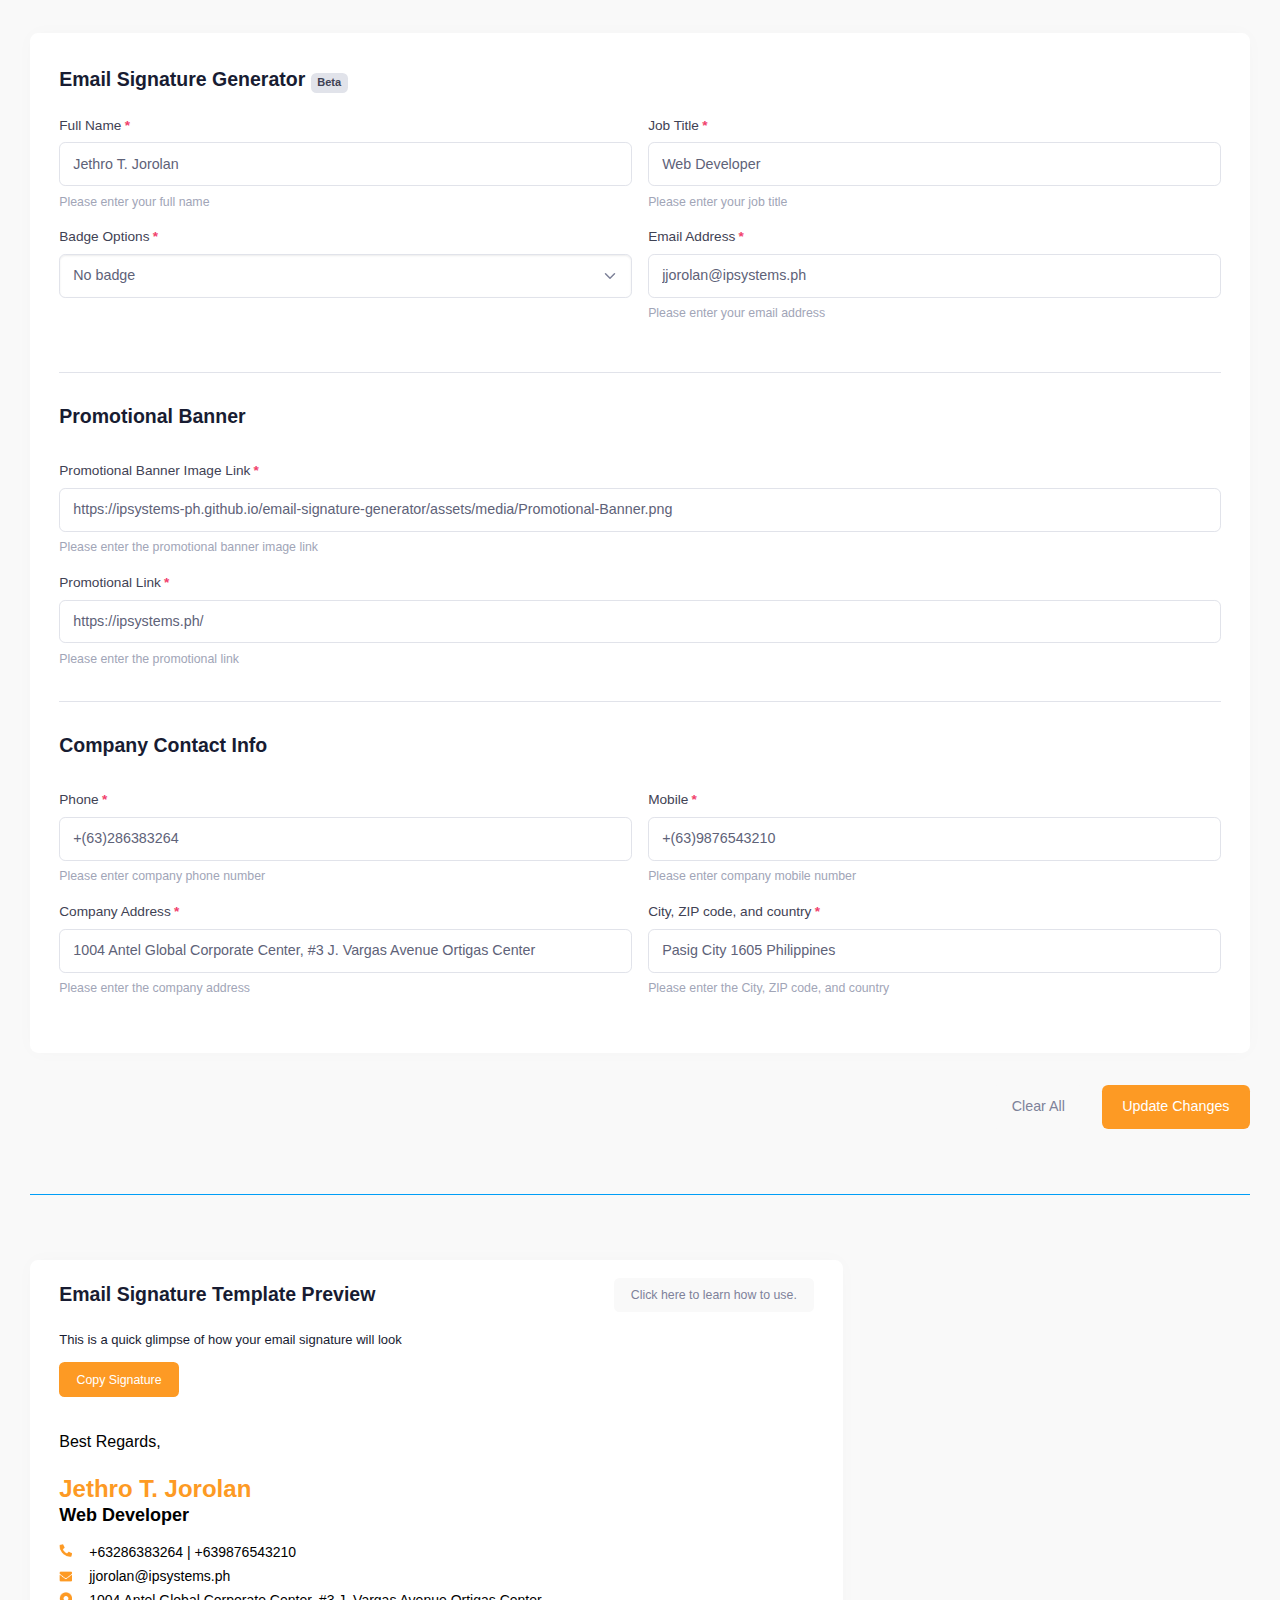
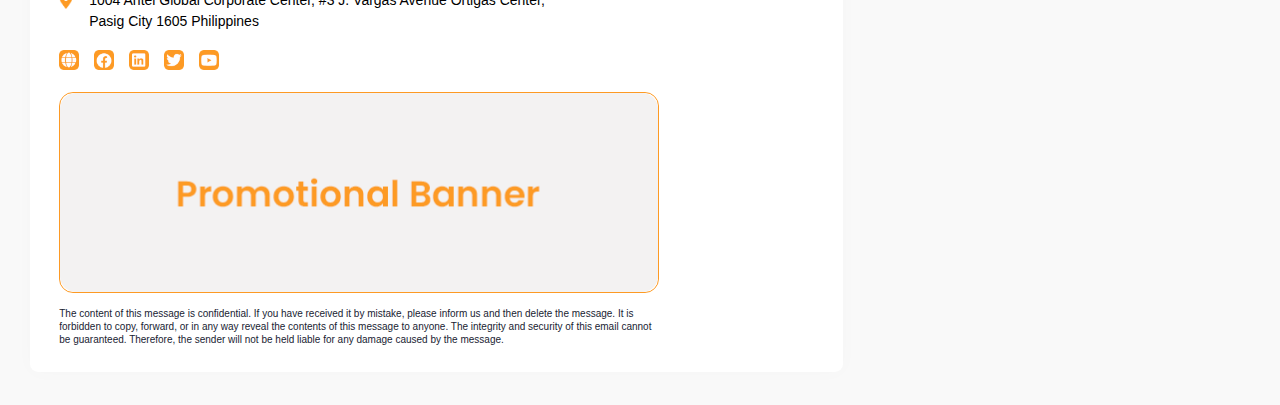
==== index.html @ 6a7b6396 "Update index.html" ====
<!DOCTYPE html>
<html lang="en">

<head>
    <meta charset="UTF-8" />
    <meta http-equiv="X-UA-Compatible" content="IE=edge" />
    <meta name="viewport" content="width=device-width, initial-scale=1.0" />
    <title>Email Signature Generator Beta</title>
    <!-- <link href="assets/plugins/global/plugins.bundle.css" rel="stylesheet" type="text/css" /> -->
    <link href="assets/css/style.bundle.css" rel="stylesheet" type="text/css" />
</head>

<body>
    <div class="d-flex flex-column-fluid align-items-start container-xxl">
        <div class="content flex-row-fluid py-10">
            <div class="form d-flex flex-column flex-lg-row fv-plugins-bootstrap5 fv-plugins-framework">
                <div class="d-flex flex-column flex-row-fluid gap-7 gap-lg-10">
                    <div class="d-flex flex-column gap-7 gap-lg-10">
                        <div class="card card-flush py-4">
                            <div class="card-header">
                                <div class="card-title">
                                    <h2>Email Signature Generator <span class="badge badge-secondary">Beta</span></h2>
                                </div>
                            </div>
                            <div class="card-body pt-0">
                                <div class="mb-5 fv-row">
                                    <div class="d-flex flex-wrap gap-5">
                                        <div class="fv-row w-100 flex-md-root fv-plugins-icon-container">
                                            <label class="required form-label">Full Name</label>
                                            <input type="text" name="full_name" id="full_name" class="form-control mb-2" placeholder="Please enter your full name" value="Jethro T. Jorolan" />
                                            <div class="text-muted fs-7">Please enter your full name</div>
                                            <div class="fv-plugins-message-container invalid-feedback"></div>
                                        </div>
                                        <div class="fv-row w-100 flex-md-root">
                                            <label class="required form-label">Job Title</label>
                                            <input type="text" name="job_title" id="job_title" class="form-control mb-2" placeholder="Please enter your job title" value="Web Developer" />
                                            <div class="text-muted fs-7">Please enter your job title</div>
                                            <div class="fv-plugins-message-container invalid-feedback"></div>
                                        </div>
                                    </div>
                                </div>
                                <div class="mb-5 fv-row">
                                    <div class="d-flex flex-wrap gap-5">
                                        <div class="fv-row w-100 flex-md-root fv-plugins-icon-container">
                                            <!-- <label class="required form-label">Department</label>
                                            <input type="text" name="department" id="department" class="form-control mb-2" placeholder="Please enter your department" value="Marketing" />
                                            <div class="text-muted fs-7">Please enter your department</div>
                                            <div class="fv-plugins-message-container invalid-feedback"></div> -->
                                            <label class="required form-label">Badge Options</label>
                                            <select name="badge_option" id="badge_option" class="form-select" aria-label="Select example">
                          <option value="no_badge" id="no_badge">No badge</option>
                          <option value="badge_1" id="badge_1">Business Sales</option>
                          <option value="badge_2" id="badge_2">Business Technical</option>
                        </select>
                                            <div class="fv-plugins-message-container invalid-feedback"></div>
                                        </div>
                                        <div class="fv-row w-100 flex-md-root">
                                            <label class="required form-label">Email Address</label>
                                            <input type="email" name="email_address" id="email_address" class="form-control mb-2" placeholder="Please enter your email address" value="jjorolan@ipsystems.ph" />
                                            <div class="text-muted fs-7">Please enter your email address</div>
                                            <div class="fv-plugins-message-container invalid-feedback"></div>
                                        </div>
                                    </div>
                                </div>
                                <div class="mb-5 fv-row">
                                    <div class="d-flex flex-wrap gap-5">
                                        <div class="fv-row w-100 flex-md-root fv-plugins-icon-container">

                                        </div>
                                        <div class="fv-row w-100 flex-md-root"></div>
                                    </div>
                                </div>

                                <div class="separator border-secondary my-10"></div>
                                <h2 class="mb-10">Promotional Banner</h2>
                                <div class="mb-5 fv-row">
                                    <label class="required form-label">Promotional Banner Image Link</label>
                                    <input type="text" name="promo_banner_img" id="promo_banner_img" class="form-control mb-2" placeholder="Please enter the promotional banner image link" value="https://ipsystems-ph.github.io/email-signature-generator/assets/media/Promotional-Banner.png"
                                    />
                                    <div class="text-muted fs-7">Please enter the promotional banner image link</div>
                                    <div class="fv-plugins-message-container invalid-feedback"></div>
                                </div>
                                <div class="mb-5 fv-row">
                                    <label class="required form-label">Promotional Link</label>
                                    <input type="text" name="promo_link" id="promo_link" class="form-control mb-2" placeholder="Please enter the promotional banner image link" value="https://ipsystems.ph/" />
                                    <div class="text-muted fs-7">Please enter the promotional link</div>
                                    <div class="fv-plugins-message-container invalid-feedback"></div>
                                </div>
                                <div class="separator border-secondary my-10"></div>
                                <h2 class="mb-10">Company Contact Info</h2>
                                <div class="mb-5 fv-row">
                                    <div class="d-flex flex-wrap gap-5">
                                        <div class="fv-row w-100 flex-md-root fv-plugins-icon-container">
                                            <label class="required form-label">Phone</label>
                                            <input type="tel" name="company_phone" id="company_phone" class="form-control mb-2" placeholder="Please enter company phone number" value="+(63)286383264" />
                                            <div class="text-muted fs-7">Please enter company phone number</div>
                                            <div class="fv-plugins-message-container invalid-feedback"></div>
                                        </div>
                                        <div class="fv-row w-100 flex-md-root">
                                            <label class="required form-label">Mobile</label>
                                            <input type="tel" name="company_mobile" id="company_mobile" class="form-control mb-2" placeholder="Please enter company mobile number" value="+(63)9876543210" />
                                            <div class="text-muted fs-7">Please enter company mobile number</div>
                                            <div class="fv-plugins-message-container invalid-feedback"></div>
                                        </div>
                                    </div>
                                </div>
                                <div class="mb-5 fv-row">
                                    <div class="d-flex flex-wrap gap-5">
                                        <div class="fv-row w-100 flex-md-root fv-plugins-icon-container">
                                            <label class="required form-label">Company Address</label>
                                            <input type="text" name="company_address" id="company_address" class="form-control mb-2" placeholder="Please enter the company address" value="1004 Antel Global Corporate Center, #3 J. Vargas Avenue Ortigas Center" />
                                            <div class="text-muted fs-7">Please enter the company address</div>
                                            <div class="fv-plugins-message-container invalid-feedback"></div>
                                        </div>
                                        <div class="fv-row w-100 flex-md-root">
                                            <label class="required form-label">City, ZIP code, and country</label>
                                            <input type="text" name="company_address_1" id="company_address_1" class="form-control mb-2" placeholder="Please enter the company address 2" value="Pasig City 1605 Philippines" />
                                            <div class="text-muted fs-7">Please enter the City, ZIP code, and country</div>
                                            <div class="fv-plugins-message-container invalid-feedback"></div>
                                        </div>
                                    </div>
                                </div>
                            </div>
                        </div>
                    </div>
                    <div class="d-flex justify-content-end">
                        <button type="reset" class="btn btn-light me-5">Clear All</button>
                        <button class="btn btn-primary" href="#preview" onclick="generate_data(); return true">
                <span class="indicator-label"> Update Changes</span>
                <span class="indicator-progress">
                  Please wait...
                  <span class="spinner-border spinner-border-sm align-middle ms-2"></span>
                </span>
              </button>
                    </div>
                </div>
            </div>
            <div class="separator border-primary my-20"></div>
            <div class="card card-flush col-md-8" id="preview">
                <div class="card-header">
                    <div class="card-title">
                        <h2>Email Signature Template Preview</h2>
                    </div>
                    <div class="card-toolbar">
                        <a href="https://ipsystems-ph.github.io/email-signature-generator/assets/media/Email Signature Generator Guide.gif" target="_blank" class="btn btn-sm btn-light"> Click here to learn how to use. </a>
                    </div>
                </div>

                <div class="card-body pt-0">
                    <p class="muted">This is a quick glimpse of how your email signature will look</p>
                    <button id="btn_copy" class="btn btn-primary btn-sm mb-10" data-bs-toggle="tooltip" data-bs-placement="right" title="Click here to copy the signature" onclick="CopyToClipboard('email_signature_template')">Copy Signature</button>
                    <br />
                    <div id="email_signature_template">
                        <span style="font-family: Calibri, Arial, Helvetica, sans-serif; font-size: 12pt; color: rgb(0, 0, 0); background-color: rgb(255, 255, 255); font-weight: 400">Best Regards,</span>
                        <br />
                        <br />
                        <table cellpadding="0" cellspacing="0" style="vertical-align: -webkit-baseline-middle; font-size: large; font-family: Arial; width: 600px" width="600">
                            <tbody>
                                <tr>
                                    <td>
                                        <table cellpadding="0" cellspacing="0" style="vertical-align: -webkit-baseline-middle; font-size: large; font-family: Arial">
                                            <tbody>
                                                <tr>
                                                    <td style="vertical-align: top; margin: 0; padding: 0; padding-right: 24px">
                                                        <h2 color="#000000" style="margin: 0px; font-size: 24px !important; line-height: 1.3; color: rgb(253, 154, 36); font-weight: 600; font-family: Poppins, Century Gothic, sans-serif" id="preview_full_name">
                                                            Jethro T. Jorolan
                                                        </h2>
                                                        <p color="#000000" font-size="large" style="margin: 0px; color: rgb(0, 0, 0); font-size: 18px !important; line-height: 1.3; font-weight: 600; font-family: Poppins, Century Gothic, sans-serif" id="preview_job_title">
                                                            Web Developer
                                                        </p>
                                                        <!-- <p color="#000000" font-size="large" style="margin: 0px; color: rgb(0, 0, 0); font-size: 16px !important; line-height: 1.3; font-family: Poppins, Century Gothic, sans-serif" id="preview_department">Marketing</p> -->
                                                    </td>
                                                    <td width="10">
                                                        <div style="width: 10px"></div>
                                                    </td>
                                                    <!-- border-left: 1px solid rgb(253, 154, 36); -->
                                                    <td id="badge_wrap" color="#fd9a24" direction="vertical" width="20" style="width: 200px; border-left: none; border-bottom: none; border-top: none; border-right: none; text-align: left; vertical-align: top">
                                                        <div id="badge_img"></div>
                                                    </td>
                                                </tr>
                                            </tbody>
                                        </table>
                                    </td>
                                </tr>
                                <tr>
                                    <td height="14"></td>
                                </tr>
                                <tr>
                                    <td style="vertical-align: middle">
                                        <table cellpadding="0" cellspacing="0" style="vertical-align: -webkit-baseline-middle; font-size: large; font-family: Arial; font-size: 14px !important">
                                            <tbody>
                                                <tr height="20" style="vertical-align: middle">
                                                    <td width="30" style="vertical-align: top">
                                                        <table cellpadding="0" cellspacing="0" style="vertical-align: -webkit-baseline-middle; font-size: large; font-family: Arial; font-size: 14px !important">
                                                            <tbody>
                                                                <tr>
                                                                    <td style="vertical-align: bottom">
                                                                        <span color="#fd9a24" width="11" style="display: inline-block"><img src="https://ipsystems-ph.github.io/email-signature-generator/assets/media/phone.png" color="#fd9a24" alt="mobilePhone" width="13" style="display: block" /></span>
                                                                    </td>
                                                                </tr>
                                                            </tbody>
                                                        </table>
                                                    </td>
                                                    <td style="padding: 0px; color: rgb(0, 0, 0)">
                                                        <div id="contact_info">
                                                            <a href="tel:+63286383264" color="#000000" style="color: rgb(0, 0, 0); font-size: 14px !important; line-height: 1.5; font-family: Source Sans Pro, Verdana, sans-serif" id="preview_company_phone">+63286383264</a>
                                                            <span id="divider">|</span>
                                                            <a href="tel:+639876543210" color="#000000" style="color: rgb(0, 0, 0); font-size: 14px !important; line-height: 1.5; font-family: Source Sans Pro, Verdana, sans-serif" id="preview_company_mobile">+639876543210</a>
                                                        </div>
                                                    </td>
                                                </tr>
                                                <tr height="20" style="vertical-align: middle">
                                                    <td width="30" style="vertical-align: top">
                                                        <table cellpadding="0" cellspacing="0" style="vertical-align: -webkit-baseline-middle; font-size: large; font-family: Arial">
                                                            <tbody>
                                                                <tr>
                                                                    <td style="vertical-align: bottom">
                                                                        <span width="11" style="display: inline-block"><img src="https://ipsystems-ph.github.io/email-signature-generator/assets/media/envelope.png" alt="emailAddress" width="13" style="display: block" /></span>
                                                                    </td>
                                                                </tr>
                                                            </tbody>
                                                        </table>
                                                    </td>
                                                    <td style="padding: 0px">
                                                        <a href="mailto:jjorolan@ipsystems.ph" color="#000000" id="preview_email_address" style="text-decoration: none; color: rgb(0, 0, 0); font-size: 14px !important; line-height: 1.5; font-family: Source Sans Pro, Verdana, sans-serif">jjorolan@ipsystems.ph</a
                              >
                            </td>
                          </tr>
                          <tr height="20" style="vertical-align: middle">
                            <td width="30" style="vertical-align: top">
                              <table cellpadding="0" cellspacing="0" style="vertical-align: -webkit-baseline-middle; font-size: large; font-family: Arial">
                                <tbody>
                                  <tr>
                                    <td style="vertical-align: bottom">
                                      <span color="#fd9a24" width="11" style="display: inline-block"><img src="https://ipsystems-ph.github.io/email-signature-generator/assets/media/map-marker.png" color="#fd9a24" alt="address" width="13" style="display: block" /></span>
                                    </td>
                                  </tr>
                                </tbody>
                              </table>
                            </td>
                            <td style="padding: 0px">
                              <p color="#000000" style="font-size: 14px !important; color: rgb(0, 0, 0); line-height: 1.5; font-family: Source Sans Pro, Verdana, sans-serif" id="preview_company_address">
                                1004 Antel Global Corporate Center, #3 J. Vargas Avenue Ortigas Center,<br />
                                Pasig City 1605 Philippines
                              </p>
                            </td>
                          </tr>
                        </tbody>
                      </table>
                    </td>
                  </tr>
                  <tr>
                    <td>
                      <table cellpadding="0" cellspacing="0" style="display: inline-block; vertical-align: -webkit-baseline-middle; font-size: large; font-family: Poppins, Century Gothic, sans-serif">
                        <tbody>
                          <tr style="text-align: left">
                            <td>
                              <a href="https://ipsystems.ph" color="#ff6224" style="display: inline-block; padding: 0px; text-decoration: underline; color: rgb(0, 0, 0); font-size: 10px !important">
                                <table cellpadding="0" cellspacing="0">
                                  <tr>
                                    <td>
                                      <img src="https://ipsystems-ph.github.io/email-signature-generator/assets/media/Website-primary.png" alt="website" color="#ff6224" height="20" style="margin-right: 5px; display: block" />
                                    </td>
                                    <!-- <td>Visit us at ipsystems.ph</td> -->
                                  </tr>
                                </table>
                              </a>
                                                    </td>
                                                    <td width="10">
                                                        <div></div>
                                                    </td>
                                                    <td>
                                                        <a href="https://www.facebook.com/ipsystemsinc/" color="#ff6224" style="display: inline-block; padding: 0px; text-decoration: underline; color: rgb(0, 0, 0); font-size: 10px !important">
                                                            <table cellpadding="0" cellspacing="0">
                                                                <tr>
                                                                    <td>
                                                                        <img src="https://ipsystems-ph.github.io/email-signature-generator/assets/media/Facebook-primary.png" alt="facebook" color="#ff6224" height="20" style="margin-right: 5px; display: block" />
                                                                    </td>
                                                                    <!-- <td>Follow us on Facebook</td> -->
                                                                </tr>
                                                            </table>
                                                        </a>
                                                    </td>
                                                    <td width="10">
                                                        <div></div>
                                                    </td>
                                                    <td>
                                                        <a href="https://www.linkedin.com/company/ipsystemsinc/" color="#ff6224" style="display: inline-block; padding: 0px; text-decoration: underline; color: rgb(0, 0, 0); font-size: 10px !important">
                                                            <table cellpadding="0" cellspacing="0">
                                                                <tr>
                                                                    <td>
                                                                        <img src="https://ipsystems-ph.github.io/email-signature-generator/assets/media/Linkedin-primary.png" alt="Linkedin" color="#ff6224" height="20" style="margin-right: 5px; display: block" />
                                                                    </td>
                                                                    <!-- <td>Follow us on Linkedin</td> -->
                                                                </tr>
                                                            </table>
                                                        </a>
                                                    </td>

                                                    <td width="10">
                                                        <div></div>
                                                    </td>
                                                    <td>
                                                        <a href="https://twitter.com/ipsystemsph" color="#ff6224" style="display: inline-block; padding: 0px; text-decoration: underline; color: rgb(0, 0, 0); font-size: 10px !important">
                                                            <table cellpadding="0" cellspacing="0">
                                                                <tr>
                                                                    <td>
                                                                        <img src="https://ipsystems-ph.github.io/email-signature-generator/assets/media/Twitter-primary.png" alt="Twitter" color="#ff6224" height="20" style="margin-right: 5px; display: block" />
                                                                    </td>
                                                                    <!-- <td>Follow us on Twitter</td> -->
                                                                </tr>
                                                            </table>
                                                        </a>
                                                    </td>
                                                    <td width="10">
                                                        <div></div>
                                                    </td>
                                                    <td>
                                                        <a href="https://www.youtube.com/channel/UC9ByJzsCpeNKkfte5FfdqFg/videos" color="#ff6224" style="display: inline-block; padding: 0px; text-decoration: underline; color: rgb(0, 0, 0); font-size: 10px !important">
                                                            <table cellpadding="0" cellspacing="0">
                                                                <tr>
                                                                    <td>
                                                                        <img src="https://ipsystems-ph.github.io/email-signature-generator/assets/media/Youtube-primary.png" alt="Youtube" color="#ff6224" height="20" style="margin-right: 5px; display: block" />
                                                                    </td>
                                                                    <!-- <td>Subscribe to us on Youtube</td> -->
                                                                </tr>
                                                            </table>
                                                        </a>
                                                    </td>
                                                </tr>
                                            </tbody>
                                        </table>
                                    </td>
                                </tr>
                                <tr>
                                    <td height="14"></td>
                                </tr>
                                <tr>
                                    <td style="text-align: center">
                                        <div style="display: block; text-align: center; border-radius: 14px !important">
                                            <a id="preview_promo_link" target="_blank" rel="noopener noreferrer" href="https://ipsystems.ph/" color="#fd9a24" style="
                            border-width: initial;
                            border-style: none;
                            border-color: initial;
                            display: inline-block;
                            background-color: transparent;
                            color: rgb(255, 255, 255);
                            font-weight: 700;
                            text-decoration: none;
                            text-align: center;
                            line-height: 1;
                            font-size: 12px;
                            border-radius: 3px;
                          "><img src="https://ipsystems-ph.github.io/email-signature-generator/assets/media/Promotional-Banner.png" style="text-decoration: none; width: 100% !important; height: auto !important; border-radius: 14px !important; border: 1px solid rgb(253, 154, 36);"
                                                    id="preview_promo_banner_img" /></a>
                                        </div>
                                    </td>
                                </tr>
                                <tr>
                                    <td height="14"></td>
                                </tr>
                                <tr>
                                    <td colspan="3" style="font-size: 10px !important; line-height: 1.3; font-family: Source Sans Pro, Verdana, sans-serif">
                                        The content of this message is confidential. If you have received it by mistake, please inform us and then delete the message. It is forbidden to copy, forward, or in any way reveal the contents of this message to anyone. The integrity and security of
                                        this email cannot be guaranteed. Therefore, the sender will not be held liable for any damage caused by the message.
                                    </td>
                                </tr>
                            </tbody>
                        </table>
                    </div>
                </div>
            </div>
        </div>
    </div>
    <script src="assets/js/scripts.bundle.js "></script>
    <script src="assets/plugins/global/plugins.bundle.js"></script>

    <script>
        function generate_data() {
            var url = location.href;
            var fn = document.getElementById("full_name").value;
            document.getElementById("preview_full_name").innerHTML = fn;
            var jt = document.getElementById("job_title").value;
            document.getElementById("preview_job_title").innerHTML = jt;
            // var dp = document.getElementById("department").value;
            // document.getElementById("preview_department").innerHTML = dp;
            var ea = document.getElementById("email_address").value;
            document.getElementById("preview_email_address").innerHTML = ea;
            document.getElementById("preview_email_address").href = "mailto:" + ea;
            var cp = document.getElementById("company_phone").value;
            document.getElementById("preview_company_phone").innerHTML = cp;
            document.getElementById("preview_company_phone").href = "tel:" + cp;
            var cm = document.getElementById("company_mobile").value;
            document.getElementById("preview_company_mobile").innerHTML = cm;
            document.getElementById("preview_company_mobile").href = "tel:" + cm;

            if (document.getElementById("company_mobile").value == "" || document.getElementById("company_phone").value == "") {
                console.log("cm no value");
                document.getElementById("divider").innerHTML = "";
            }

            var ca = document.getElementById("company_address").value;
            var ca1 = document.getElementById("company_address_1").value;
            document.getElementById("preview_company_address").innerHTML = ca + ", <br>" + ca1;

            var bo = document.getElementById("badge_option");
            if (bo.value == "no_badge") {
                document.getElementById("badge_img").innerHTML = "";
            } else if (bo.value == "badge_1") {
                document.getElementById("badge_img").innerHTML = "";
                document.getElementById("badge_wrap").style.borderLeft = "1px solid rgb(253, 154, 36)";
                document.getElementById("badge_img").innerHTML =
                    " <img  style=' text-align: left !important; height: auto; width: 60px; margin-left: 24px !important' src='https://ipsystems-ph.github.io/email-signature-generator/assets/media/Updated-BD-Badge-for-Sales.png' sizes='21' />";
            } else if (bo.value == "badge_2") {
                document.getElementById("badge_img").innerHTML = "";
                document.getElementById("badge_wrap").style.borderLeft = "1px solid rgb(253, 154, 36)";
                document.getElementById("badge_img").innerHTML =
                    " <img  style=' text-align: left !important; height: auto; width: 60px; margin-left: 24px !important' src='https://ipsystems-ph.github.io/email-signature-generator/assets/media/Updated-BD-Badge-for-Technical.png' sizes='21' />";
            }
            var bi = document.getElementById("promo_banner_img").value;
            document.getElementById("preview_promo_banner_img").src = bi;
            var pl = document.getElementById("promo_link").value;
            document.getElementById("preview_promo_link").href = pl;
            location.href = "#preview";
        }

        function CopyToClipboard(element) {
            var doc = document,
                text = doc.getElementById(element),
                range,
                selection;

            if (doc.body.createTextRange) {
                range = doc.body.createTextRange();
                range.moveToElementText(text);
                range.select();
            } else if (window.getSelection) {
                selection = window.getSelection();
                range = doc.createRange();
                range.selectNodeContents(text);
                selection.removeAllRanges();
                selection.addRange(range);
            }
            document.execCommand("copy");
            window.getSelection().removeAllRanges();
            button = document.getElementById("btn_copy");
            const currentLabel = "Copy Signature";
            // Exit label update when already in progress
            if (button.innerHTML === "Copied!") {
                return;
            }

            // Update button label
            button.innerHTML = "Copied!";
            // Revert button label after 3 seconds
            setTimeout(function() {
                button.innerHTML = currentLabel;
            }, 3000);
        }
    </script>
</body>

</html>
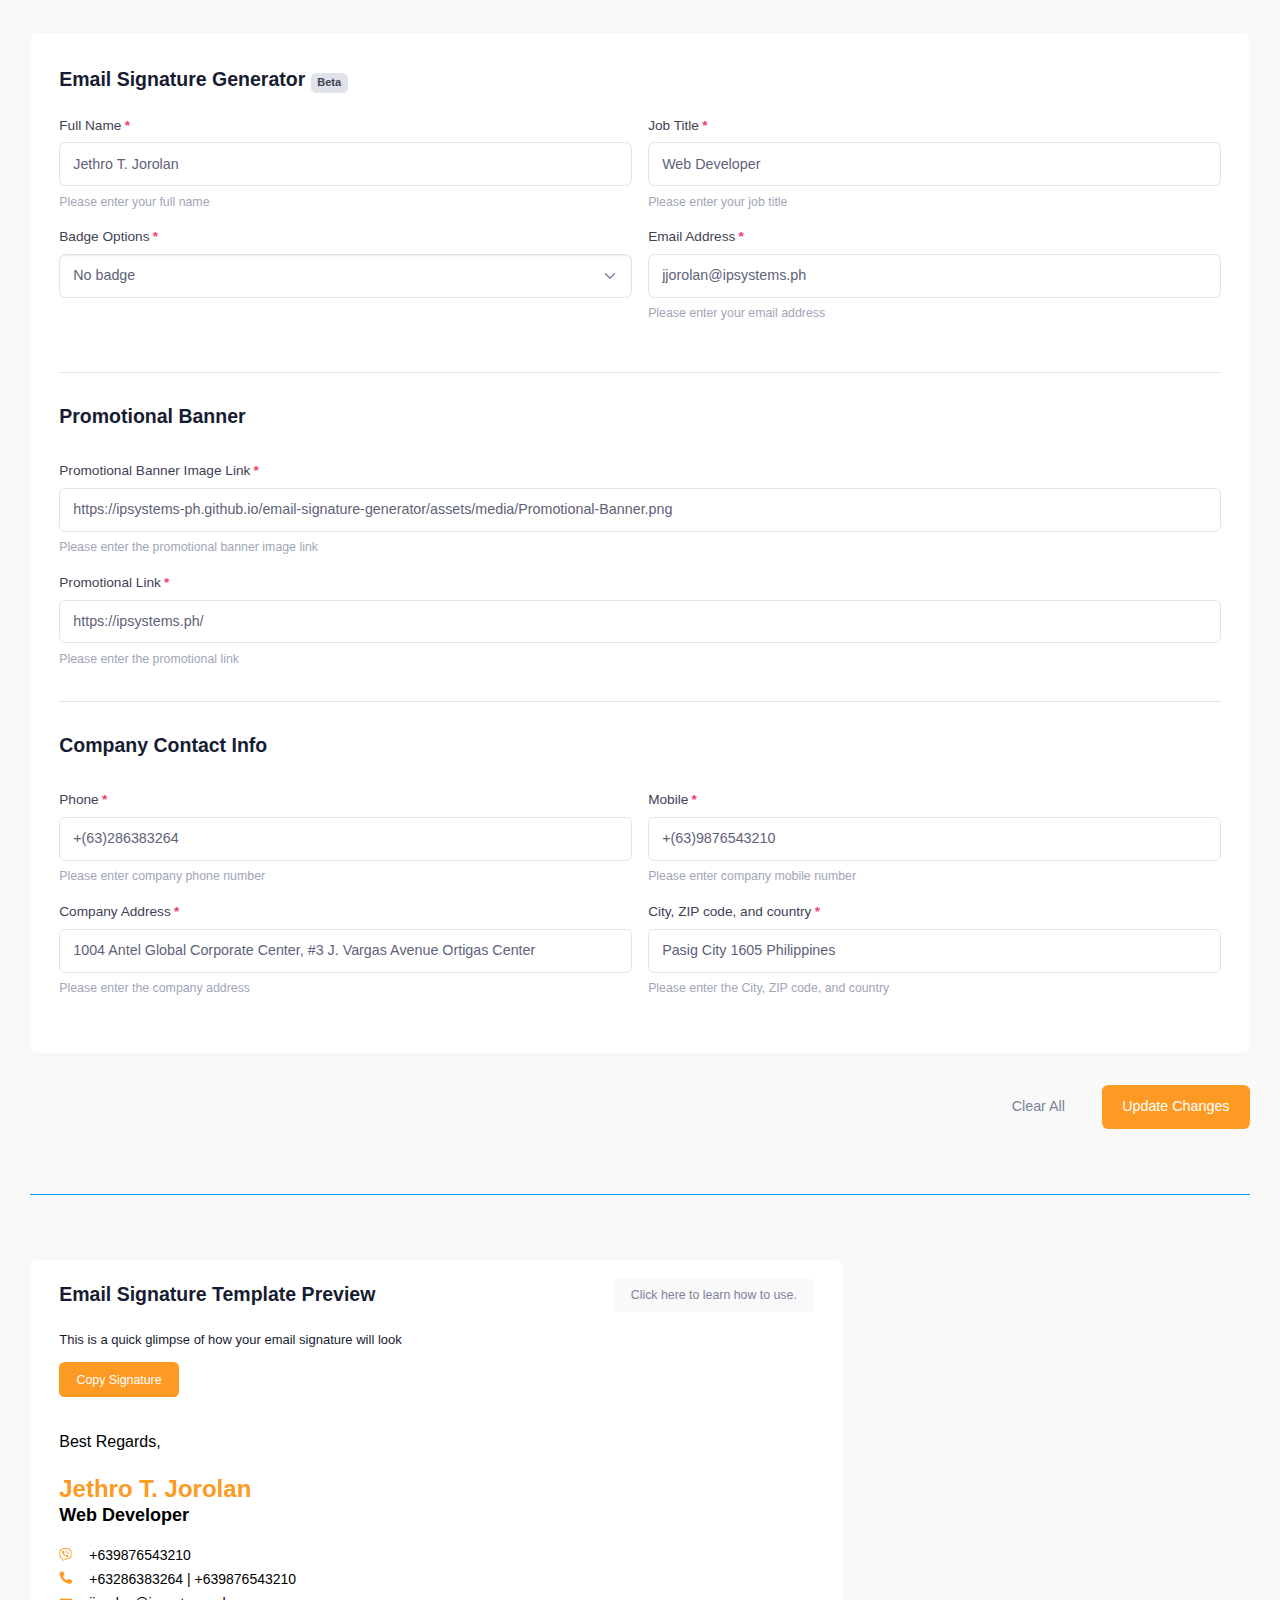
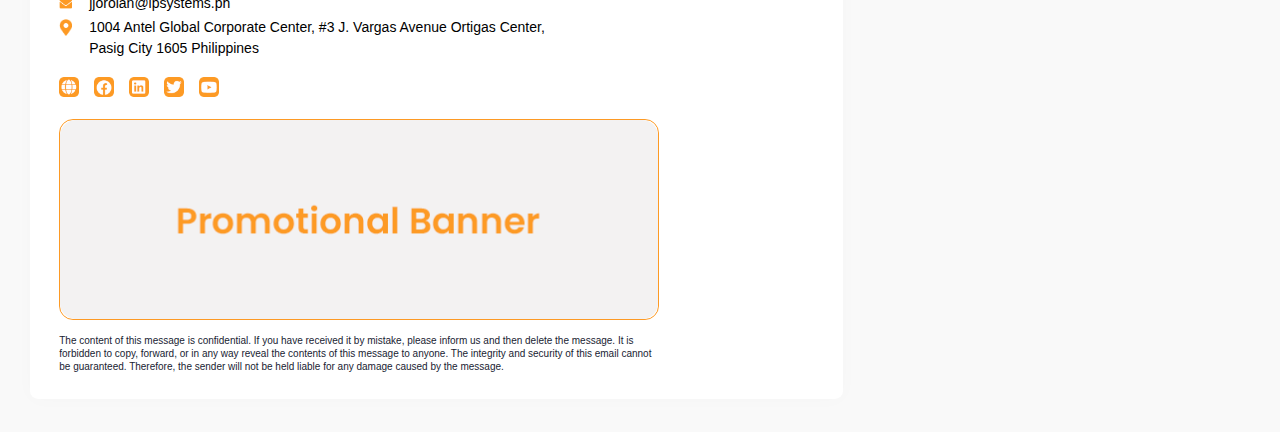
==== commit a5d43d51: "Update index.html" ====
--- a/index.html
+++ b/index.html
@@ -162,10 +162,10 @@
                                             <tbody>
                                                 <tr>
                                                     <td style="vertical-align: top; margin: 0; padding: 0; padding-right: 24px">
-                                                        <h2 color="#000000" style="margin: 0px; font-size: 24px !important; line-height: 1.3; color: rgb(253, 154, 36); font-weight: 600; font-family: Poppins, Century Gothic, sans-serif" id="preview_full_name">
+                                                        <h2 color="#000000" style="margin: 0px; font-size: 24px !important; line-height: 1.3; color: rgb(253, 154, 36); font-weight: 600; font-family: Poppins, Century Gothic, sans-serif; text-transform: capitalize !important;" id="preview_full_name">
                                                             Jethro T. Jorolan
                                                         </h2>
-                                                        <p color="#000000" font-size="large" style="margin: 0px; color: rgb(0, 0, 0); font-size: 18px !important; line-height: 1.3; font-weight: 600; font-family: Poppins, Century Gothic, sans-serif" id="preview_job_title">
+                                                        <p color="#000000" font-size="large" style="margin: 0px; color: rgb(0, 0, 0); font-size: 18px !important; line-height: 1.3; font-weight: 600; font-family: Poppins, Century Gothic, sans-serif; text-transform: capitalize !important;" id="preview_job_title">
                                                             Web Developer
                                                         </p>
                                                         <!-- <p color="#000000" font-size="large" style="margin: 0px; color: rgb(0, 0, 0); font-size: 16px !important; line-height: 1.3; font-family: Poppins, Century Gothic, sans-serif" id="preview_department">Marketing</p> -->
@@ -191,6 +191,23 @@
                                             <tbody>
                                                 <tr height="20" style="vertical-align: middle">
                                                     <td width="30" style="vertical-align: top">
+                                                        <table cellpadding="0" cellspacing="0" style="vertical-align: -webkit-baseline-middle; font-size: large; font-family: Arial">
+                                                            <tbody>
+                                                                <tr>
+                                                                    <td style="vertical-align: bottom">
+                                                                        <span width="11" style="display: inline-block"><img src="https://ipsystems-ph.github.io/email-signature-generator/assets/media/viber.png" alt="viber" width="13" style="display: block" /></span>
+                                                                    </td>
+                                                                </tr>
+                                                            </tbody>
+                                                        </table>
+                                                    </td>
+                                                    <td style="padding: 0px">
+                                                        <a href="tel:+639876543210" color="#000000" id="preview_email_address" style="text-decoration: none; color: rgb(0, 0, 0); font-size: 14px !important; line-height: 1.5; font-family: Source Sans Pro, Verdana, sans-serif">+639876543210</a
+                              >
+                            </td>
+                          </tr>
+                                                <tr height="20" style="vertical-align: middle">
+                                                    <td width="30" style="vertical-align: top">
                                                         <table cellpadding="0" cellspacing="0" style="vertical-align: -webkit-baseline-middle; font-size: large; font-family: Arial; font-size: 14px !important">
                                                             <tbody>
                                                                 <tr>
@@ -204,25 +221,25 @@
                                                     <td style="padding: 0px; color: rgb(0, 0, 0)">
                                                         <div id="contact_info">
                                                             <a href="tel:+63286383264" color="#000000" style="color: rgb(0, 0, 0); font-size: 14px !important; line-height: 1.5; font-family: Source Sans Pro, Verdana, sans-serif" id="preview_company_phone">+63286383264</a>
-                                                            <span id="divider">|</span>
-                                                            <a href="tel:+639876543210" color="#000000" style="color: rgb(0, 0, 0); font-size: 14px !important; line-height: 1.5; font-family: Source Sans Pro, Verdana, sans-serif" id="preview_company_mobile">+639876543210</a>
-                                                        </div>
-                                                    </td>
-                                                </tr>
-                                                <tr height="20" style="vertical-align: middle">
-                                                    <td width="30" style="vertical-align: top">
-                                                        <table cellpadding="0" cellspacing="0" style="vertical-align: -webkit-baseline-middle; font-size: large; font-family: Arial">
-                                                            <tbody>
-                                                                <tr>
-                                                                    <td style="vertical-align: bottom">
-                                                                        <span width="11" style="display: inline-block"><img src="https://ipsystems-ph.github.io/email-signature-generator/assets/media/envelope.png" alt="emailAddress" width="13" style="display: block" /></span>
-                                                                    </td>
-                                                                </tr>
-                                                            </tbody>
-                                                        </table>
-                                                    </td>
-                                                    <td style="padding: 0px">
-                                                        <a href="mailto:jjorolan@ipsystems.ph" color="#000000" id="preview_email_address" style="text-decoration: none; color: rgb(0, 0, 0); font-size: 14px !important; line-height: 1.5; font-family: Source Sans Pro, Verdana, sans-serif">jjorolan@ipsystems.ph</a
+                                                        <span id="divider">|</span>
+                                                        <a href="tel:+639876543210" color="#000000" style="color: rgb(0, 0, 0); font-size: 14px !important; line-height: 1.5; font-family: Source Sans Pro, Verdana, sans-serif" id="preview_company_mobile">+639876543210</a>
+                    </div>
+                    </td>
+                    </tr>
+                    <tr height="20" style="vertical-align: middle">
+                        <td width="30" style="vertical-align: top">
+                            <table cellpadding="0" cellspacing="0" style="vertical-align: -webkit-baseline-middle; font-size: large; font-family: Arial">
+                                <tbody>
+                                    <tr>
+                                        <td style="vertical-align: bottom">
+                                            <span width="11" style="display: inline-block"><img src="https://ipsystems-ph.github.io/email-signature-generator/assets/media/envelope.png" alt="emailAddress" width="13" style="display: block" /></span>
+                                        </td>
+                                    </tr>
+                                </tbody>
+                            </table>
+                        </td>
+                        <td style="padding: 0px">
+                            <a href="mailto:jjorolan@ipsystems.ph" color="#000000" id="preview_email_address" style="text-decoration: none; color: rgb(0, 0, 0); font-size: 14px !important; line-height: 1.5; font-family: Source Sans Pro, Verdana, sans-serif">jjorolan@ipsystems.ph</a
                               >
                             </td>
                           </tr>
@@ -239,7 +256,7 @@
                               </table>
                             </td>
                             <td style="padding: 0px">
-                              <p color="#000000" style="font-size: 14px !important; color: rgb(0, 0, 0); line-height: 1.5; font-family: Source Sans Pro, Verdana, sans-serif" id="preview_company_address">
+                              <p color="#000000" style="font-size: 14px !important; color: rgb(0, 0, 0); line-height: 1.5; font-family: Source Sans Pro, Verdana, sans-serif; text-transform: capitalize !important;" id="preview_company_address">
                                 1004 Antel Global Corporate Center, #3 J. Vargas Avenue Ortigas Center,<br />
                                 Pasig City 1605 Philippines
                               </p>
@@ -265,80 +282,80 @@
                                   </tr>
                                 </table>
                               </a>
-                                                    </td>
-                                                    <td width="10">
-                                                        <div></div>
-                                                    </td>
-                                                    <td>
-                                                        <a href="https://www.facebook.com/ipsystemsinc/" color="#ff6224" style="display: inline-block; padding: 0px; text-decoration: underline; color: rgb(0, 0, 0); font-size: 10px !important">
-                                                            <table cellpadding="0" cellspacing="0">
-                                                                <tr>
-                                                                    <td>
-                                                                        <img src="https://ipsystems-ph.github.io/email-signature-generator/assets/media/Facebook-primary.png" alt="facebook" color="#ff6224" height="20" style="margin-right: 5px; display: block" />
-                                                                    </td>
-                                                                    <!-- <td>Follow us on Facebook</td> -->
-                                                                </tr>
-                                                            </table>
-                                                        </a>
-                                                    </td>
-                                                    <td width="10">
-                                                        <div></div>
-                                                    </td>
-                                                    <td>
-                                                        <a href="https://www.linkedin.com/company/ipsystemsinc/" color="#ff6224" style="display: inline-block; padding: 0px; text-decoration: underline; color: rgb(0, 0, 0); font-size: 10px !important">
-                                                            <table cellpadding="0" cellspacing="0">
-                                                                <tr>
-                                                                    <td>
-                                                                        <img src="https://ipsystems-ph.github.io/email-signature-generator/assets/media/Linkedin-primary.png" alt="Linkedin" color="#ff6224" height="20" style="margin-right: 5px; display: block" />
-                                                                    </td>
-                                                                    <!-- <td>Follow us on Linkedin</td> -->
-                                                                </tr>
-                                                            </table>
-                                                        </a>
-                                                    </td>
-
-                                                    <td width="10">
-                                                        <div></div>
-                                                    </td>
-                                                    <td>
-                                                        <a href="https://twitter.com/ipsystemsph" color="#ff6224" style="display: inline-block; padding: 0px; text-decoration: underline; color: rgb(0, 0, 0); font-size: 10px !important">
-                                                            <table cellpadding="0" cellspacing="0">
-                                                                <tr>
-                                                                    <td>
-                                                                        <img src="https://ipsystems-ph.github.io/email-signature-generator/assets/media/Twitter-primary.png" alt="Twitter" color="#ff6224" height="20" style="margin-right: 5px; display: block" />
-                                                                    </td>
-                                                                    <!-- <td>Follow us on Twitter</td> -->
-                                                                </tr>
-                                                            </table>
-                                                        </a>
-                                                    </td>
-                                                    <td width="10">
-                                                        <div></div>
-                                                    </td>
-                                                    <td>
-                                                        <a href="https://www.youtube.com/channel/UC9ByJzsCpeNKkfte5FfdqFg/videos" color="#ff6224" style="display: inline-block; padding: 0px; text-decoration: underline; color: rgb(0, 0, 0); font-size: 10px !important">
-                                                            <table cellpadding="0" cellspacing="0">
-                                                                <tr>
-                                                                    <td>
-                                                                        <img src="https://ipsystems-ph.github.io/email-signature-generator/assets/media/Youtube-primary.png" alt="Youtube" color="#ff6224" height="20" style="margin-right: 5px; display: block" />
-                                                                    </td>
-                                                                    <!-- <td>Subscribe to us on Youtube</td> -->
-                                                                </tr>
-                                                            </table>
-                                                        </a>
-                                                    </td>
-                                                </tr>
-                                            </tbody>
-                                        </table>
-                                    </td>
-                                </tr>
-                                <tr>
-                                    <td height="14"></td>
-                                </tr>
-                                <tr>
-                                    <td style="text-align: center">
-                                        <div style="display: block; text-align: center; border-radius: 14px !important">
-                                            <a id="preview_promo_link" target="_blank" rel="noopener noreferrer" href="https://ipsystems.ph/" color="#fd9a24" style="
+                        </td>
+                        <td width="10">
+                            <div></div>
+                        </td>
+                        <td>
+                            <a href="https://www.facebook.com/ipsystemsinc/" color="#ff6224" style="display: inline-block; padding: 0px; text-decoration: underline; color: rgb(0, 0, 0); font-size: 10px !important">
+                                <table cellpadding="0" cellspacing="0">
+                                    <tr>
+                                        <td>
+                                            <img src="https://ipsystems-ph.github.io/email-signature-generator/assets/media/Facebook-primary.png" alt="facebook" color="#ff6224" height="20" style="margin-right: 5px; display: block" />
+                                        </td>
+                                        <!-- <td>Follow us on Facebook</td> -->
+                                    </tr>
+                                </table>
+                            </a>
+                        </td>
+                        <td width="10">
+                            <div></div>
+                        </td>
+                        <td>
+                            <a href="https://www.linkedin.com/company/ipsystemsinc/" color="#ff6224" style="display: inline-block; padding: 0px; text-decoration: underline; color: rgb(0, 0, 0); font-size: 10px !important">
+                                <table cellpadding="0" cellspacing="0">
+                                    <tr>
+                                        <td>
+                                            <img src="https://ipsystems-ph.github.io/email-signature-generator/assets/media/Linkedin-primary.png" alt="Linkedin" color="#ff6224" height="20" style="margin-right: 5px; display: block" />
+                                        </td>
+                                        <!-- <td>Follow us on Linkedin</td> -->
+                                    </tr>
+                                </table>
+                            </a>
+                        </td>
+
+                        <td width="10">
+                            <div></div>
+                        </td>
+                        <td>
+                            <a href="https://twitter.com/ipsystemsph" color="#ff6224" style="display: inline-block; padding: 0px; text-decoration: underline; color: rgb(0, 0, 0); font-size: 10px !important">
+                                <table cellpadding="0" cellspacing="0">
+                                    <tr>
+                                        <td>
+                                            <img src="https://ipsystems-ph.github.io/email-signature-generator/assets/media/Twitter-primary.png" alt="Twitter" color="#ff6224" height="20" style="margin-right: 5px; display: block" />
+                                        </td>
+                                        <!-- <td>Follow us on Twitter</td> -->
+                                    </tr>
+                                </table>
+                            </a>
+                        </td>
+                        <td width="10">
+                            <div></div>
+                        </td>
+                        <td>
+                            <a href="https://www.youtube.com/channel/UC9ByJzsCpeNKkfte5FfdqFg/videos" color="#ff6224" style="display: inline-block; padding: 0px; text-decoration: underline; color: rgb(0, 0, 0); font-size: 10px !important">
+                                <table cellpadding="0" cellspacing="0">
+                                    <tr>
+                                        <td>
+                                            <img src="https://ipsystems-ph.github.io/email-signature-generator/assets/media/Youtube-primary.png" alt="Youtube" color="#ff6224" height="20" style="margin-right: 5px; display: block" />
+                                        </td>
+                                        <!-- <td>Subscribe to us on Youtube</td> -->
+                                    </tr>
+                                </table>
+                            </a>
+                        </td>
+                    </tr>
+                    </tbody>
+                    </table>
+                    </td>
+                    </tr>
+                    <tr>
+                        <td height="14"></td>
+                    </tr>
+                    <tr>
+                        <td style="text-align: center">
+                            <div style="display: block; text-align: center; border-radius: 14px !important">
+                                <a id="preview_promo_link" target="_blank" rel="noopener noreferrer" href="https://ipsystems.ph/" color="#fd9a24" style="
                             border-width: initial;
                             border-style: none;
                             border-color: initial;
@@ -352,25 +369,25 @@
                             font-size: 12px;
                             border-radius: 3px;
                           "><img src="https://ipsystems-ph.github.io/email-signature-generator/assets/media/Promotional-Banner.png" style="text-decoration: none; width: 100% !important; height: auto !important; border-radius: 14px !important; border: 1px solid rgb(253, 154, 36);"
-                                                    id="preview_promo_banner_img" /></a>
-                                        </div>
-                                    </td>
-                                </tr>
-                                <tr>
-                                    <td height="14"></td>
-                                </tr>
-                                <tr>
-                                    <td colspan="3" style="font-size: 10px !important; line-height: 1.3; font-family: Source Sans Pro, Verdana, sans-serif">
-                                        The content of this message is confidential. If you have received it by mistake, please inform us and then delete the message. It is forbidden to copy, forward, or in any way reveal the contents of this message to anyone. The integrity and security of
-                                        this email cannot be guaranteed. Therefore, the sender will not be held liable for any damage caused by the message.
-                                    </td>
-                                </tr>
-                            </tbody>
-                        </table>
-                    </div>
+                                        id="preview_promo_banner_img" /></a>
+                            </div>
+                        </td>
+                    </tr>
+                    <tr>
+                        <td height="14"></td>
+                    </tr>
+                    <tr>
+                        <td colspan="3" style="font-size: 10px !important; line-height: 1.3; font-family: Source Sans Pro, Verdana, sans-serif">
+                            The content of this message is confidential. If you have received it by mistake, please inform us and then delete the message. It is forbidden to copy, forward, or in any way reveal the contents of this message to anyone. The integrity and security of
+                            this email cannot be guaranteed. Therefore, the sender will not be held liable for any damage caused by the message.
+                        </td>
+                    </tr>
+                    </tbody>
+                    </table>
                 </div>
             </div>
         </div>
+    </div>
     </div>
     <script src="assets/js/scripts.bundle.js "></script>
     <script src="assets/plugins/global/plugins.bundle.js"></script>
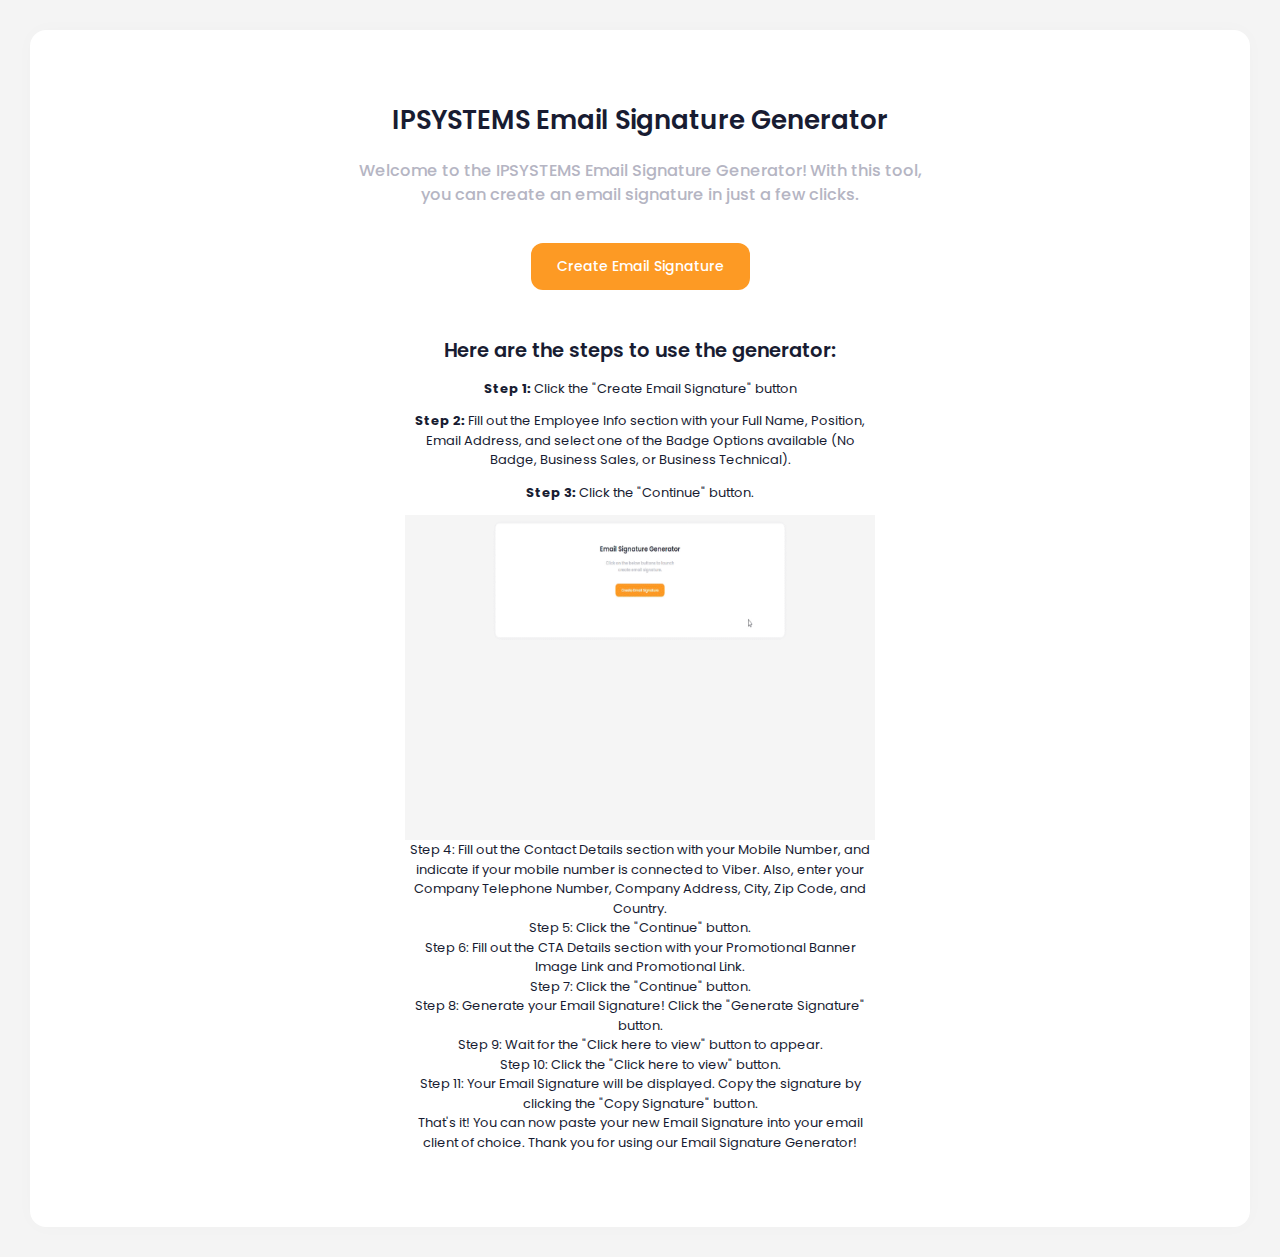
==== commit 58bb0085: "Update Assets" ====
--- a/index.html
+++ b/index.html
@@ -1,446 +1,624 @@
 <!DOCTYPE html>
 <html lang="en">
+<!--begin::Head-->
 
 <head>
-    <meta charset="UTF-8" />
-    <meta http-equiv="X-UA-Compatible" content="IE=edge" />
-    <meta name="viewport" content="width=device-width, initial-scale=1.0" />
-    <title>Email Signature Generator Beta</title>
-    <!-- <link href="assets/plugins/global/plugins.bundle.css" rel="stylesheet" type="text/css" /> -->
+    <title>Email Signature Generator</title>
+    <meta charset="utf-8" />
+    <meta name="description" content="" />
+    <meta name="keywords" content="" />
+    <meta name="viewport" content="width=device-width, initial-scale=1" />
+    <meta property="og:locale" content="en_US" />
+    <meta property="og:type" content="article" />
+    <meta property="og:title" content="" />
+    <meta property="og:url" content="" />
+    <meta property="og:site_name" content="" />
+    <link rel="canonical" href="" />
+    <link rel="shortcut icon" href="" />
+    <link rel="stylesheet" href="https://fonts.googleapis.com/css?family=Poppins:300,400,500,600,700" />
+    <link href="assets/plugins/global/plugins.bundle.css" rel="stylesheet" type="text/css" />
     <link href="assets/css/style.bundle.css" rel="stylesheet" type="text/css" />
 </head>
 
-<body>
-    <div class="d-flex flex-column-fluid align-items-start container-xxl">
-        <div class="content flex-row-fluid py-10">
-            <div class="form d-flex flex-column flex-lg-row fv-plugins-bootstrap5 fv-plugins-framework">
-                <div class="d-flex flex-column flex-row-fluid gap-7 gap-lg-10">
-                    <div class="d-flex flex-column gap-7 gap-lg-10">
-                        <div class="card card-flush py-4">
-                            <div class="card-header">
-                                <div class="card-title">
-                                    <h2>Email Signature Generator <span class="badge badge-secondary">Beta</span></h2>
-                                </div>
-                            </div>
-                            <div class="card-body pt-0">
-                                <div class="mb-5 fv-row">
-                                    <div class="d-flex flex-wrap gap-5">
-                                        <div class="fv-row w-100 flex-md-root fv-plugins-icon-container">
-                                            <label class="required form-label">Full Name</label>
-                                            <input type="text" name="full_name" id="full_name" class="form-control mb-2" placeholder="Please enter your full name" value="Jethro T. Jorolan" />
-                                            <div class="text-muted fs-7">Please enter your full name</div>
-                                            <div class="fv-plugins-message-container invalid-feedback"></div>
+<body id="kt_app_body" data-kt-app-header-fixed-mobile="true" data-kt-app-toolbar-enabled="true" class="app-default">
+    <script>
+        var defaultThemeMode = "light";
+        var themeMode;
+        if (document.documentElement) {
+            if (document.documentElement.hasAttribute("data-bs-theme-mode")) {
+                themeMode = document.documentElement.getAttribute("data-bs-theme-mode");
+            } else {
+                if (localStorage.getItem("data-bs-theme") !== null) {
+                    themeMode = localStorage.getItem("data-bs-theme");
+                } else {
+                    themeMode = defaultThemeMode;
+                }
+            }
+            if (themeMode === "system") {
+                themeMode = window.matchMedia("(prefers-color-scheme: dark)").matches ? "dark" : "light";
+            }
+            document.documentElement.setAttribute("data-bs-theme", themeMode);
+        }
+    </script>
+    <div class="d-flex flex-column flex-root app-root" id="kt_app_root">
+        <div class="app-page flex-column flex-column-fluid" id="kt_app_page">
+            <div class="app-wrapper flex-column flex-row-fluid" id="kt_app_wrapper">
+                <div class="app-container container-xxl d-flex">
+                    <div class="app-main flex-column flex-row-fluid" id="kt_app_main">
+                        <div class="d-flex flex-column flex-column-fluid">
+                            <div id="kt_app_content" class="app-content">
+                                <div class="card">
+                                    <div class="card-body">
+                                        <div class="card-px text-center pt-15 pb-15">
+                                            <h2 class="fs-2x fw-bold mb-0">IPSYSTEMS Email Signature Generator</h2>
+                                            <p class="text-gray-400 fs-4 fw-semibold py-7">Welcome to the IPSYSTEMS Email Signature Generator! With this tool,<br>you can create an email signature in just a few clicks.</p>
+                                            <a href="#" class="btn btn-primary er fs-6 px-8 py-4" data-bs-toggle="modal" data-bs-target="#kt_modal_create_account">Create Email Signature</a>
                                         </div>
-                                        <div class="fv-row w-100 flex-md-root">
-                                            <label class="required form-label">Job Title</label>
-                                            <input type="text" name="job_title" id="job_title" class="form-control mb-2" placeholder="Please enter your job title" value="Web Developer" />
-                                            <div class="text-muted fs-7">Please enter your job title</div>
-                                            <div class="fv-plugins-message-container invalid-feedback"></div>
-                                        </div>
-                                    </div>
-                                </div>
-                                <div class="mb-5 fv-row">
-                                    <div class="d-flex flex-wrap gap-5">
-                                        <div class="fv-row w-100 flex-md-root fv-plugins-icon-container">
-                                            <!-- <label class="required form-label">Department</label>
-                                            <input type="text" name="department" id="department" class="form-control mb-2" placeholder="Please enter your department" value="Marketing" />
-                                            <div class="text-muted fs-7">Please enter your department</div>
-                                            <div class="fv-plugins-message-container invalid-feedback"></div> -->
-                                            <label class="required form-label">Badge Options</label>
-                                            <select name="badge_option" id="badge_option" class="form-select" aria-label="Select example">
-                          <option value="no_badge" id="no_badge">No badge</option>
-                          <option value="badge_1" id="badge_1">Business Sales</option>
-                          <option value="badge_2" id="badge_2">Business Technical</option>
-                        </select>
-                                            <div class="fv-plugins-message-container invalid-feedback"></div>
-                                        </div>
-                                        <div class="fv-row w-100 flex-md-root">
-                                            <label class="required form-label">Email Address</label>
-                                            <input type="email" name="email_address" id="email_address" class="form-control mb-2" placeholder="Please enter your email address" value="jjorolan@ipsystems.ph" />
-                                            <div class="text-muted fs-7">Please enter your email address</div>
-                                            <div class="fv-plugins-message-container invalid-feedback"></div>
-                                        </div>
-                                    </div>
-                                </div>
-                                <div class="mb-5 fv-row">
-                                    <div class="d-flex flex-wrap gap-5">
-                                        <div class="fv-row w-100 flex-md-root fv-plugins-icon-container">
-
-                                        </div>
-                                        <div class="fv-row w-100 flex-md-root"></div>
-                                    </div>
-                                </div>
-
-                                <div class="separator border-secondary my-10"></div>
-                                <h2 class="mb-10">Promotional Banner</h2>
-                                <div class="mb-5 fv-row">
-                                    <label class="required form-label">Promotional Banner Image Link</label>
-                                    <input type="text" name="promo_banner_img" id="promo_banner_img" class="form-control mb-2" placeholder="Please enter the promotional banner image link" value="https://ipsystems-ph.github.io/email-signature-generator/assets/media/Promotional-Banner.png"
-                                    />
-                                    <div class="text-muted fs-7">Please enter the promotional banner image link</div>
-                                    <div class="fv-plugins-message-container invalid-feedback"></div>
-                                </div>
-                                <div class="mb-5 fv-row">
-                                    <label class="required form-label">Promotional Link</label>
-                                    <input type="text" name="promo_link" id="promo_link" class="form-control mb-2" placeholder="Please enter the promotional banner image link" value="https://ipsystems.ph/" />
-                                    <div class="text-muted fs-7">Please enter the promotional link</div>
-                                    <div class="fv-plugins-message-container invalid-feedback"></div>
-                                </div>
-                                <div class="separator border-secondary my-10"></div>
-                                <h2 class="mb-10">Company Contact Info</h2>
-                                <div class="mb-5 fv-row">
-                                    <div class="d-flex flex-wrap gap-5">
-                                        <div class="fv-row w-100 flex-md-root fv-plugins-icon-container">
-                                            <label class="required form-label">Phone</label>
-                                            <input type="tel" name="company_phone" id="company_phone" class="form-control mb-2" placeholder="Please enter company phone number" value="+(63)286383264" />
-                                            <div class="text-muted fs-7">Please enter company phone number</div>
-                                            <div class="fv-plugins-message-container invalid-feedback"></div>
-                                        </div>
-                                        <div class="fv-row w-100 flex-md-root">
-                                            <label class="required form-label">Mobile</label>
-                                            <input type="tel" name="company_mobile" id="company_mobile" class="form-control mb-2" placeholder="Please enter company mobile number" value="+(63)9876543210" />
-                                            <div class="text-muted fs-7">Please enter company mobile number</div>
-                                            <div class="fv-plugins-message-container invalid-feedback"></div>
-                                        </div>
-                                    </div>
-                                </div>
-                                <div class="mb-5 fv-row">
-                                    <div class="d-flex flex-wrap gap-5">
-                                        <div class="fv-row w-100 flex-md-root fv-plugins-icon-container">
-                                            <label class="required form-label">Company Address</label>
-                                            <input type="text" name="company_address" id="company_address" class="form-control mb-2" placeholder="Please enter the company address" value="1004 Antel Global Corporate Center, #3 J. Vargas Avenue Ortigas Center" />
-                                            <div class="text-muted fs-7">Please enter the company address</div>
-                                            <div class="fv-plugins-message-container invalid-feedback"></div>
-                                        </div>
-                                        <div class="fv-row w-100 flex-md-root">
-                                            <label class="required form-label">City, ZIP code, and country</label>
-                                            <input type="text" name="company_address_1" id="company_address_1" class="form-control mb-2" placeholder="Please enter the company address 2" value="Pasig City 1605 Philippines" />
-                                            <div class="text-muted fs-7">Please enter the City, ZIP code, and country</div>
-                                            <div class="fv-plugins-message-container invalid-feedback"></div>
+                                        <div class="text-center pb-15 px-5">
+                                            <div class="mx-auto col-md-5">
+                                                <h2 class="mb-5">Here are the steps to use the generator:</h2>
+                                                <p>
+                                                    <b>Step 1:</b> Click the "Create Email Signature" button
+                                                </p>
+                                                <p>
+                                                    <b>
+                                                    Step 2:
+                                                  </b> Fill out the Employee Info section with your Full Name, Position, Email Address, and select one of the Badge Options available (No Badge, Business
+                                                    Sales, or Business Technical).
+                                                </p>
+                                                <p>
+                                                    <b>Step 3:</b> Click the "Continue" button.
+                                                </p>
+                                                <img src="https://ipsystems-ph.github.io/email-signature-generator/assets/media/Email%20Signature%20Generator%20Steps.gif" alt="" class="mw-100 h-200px h-sm-325px" />
+
+
+                                                <br> Step 4: Fill out the Contact Details section with your Mobile Number, and indicate if your mobile number is connected to Viber. Also, enter your Company Telephone Number, Company Address, City, Zip
+                                                Code, and Country.
+                                                <br> Step 5: Click the "Continue" button.
+                                                <br> Step 6: Fill out the CTA Details section with your Promotional Banner Image Link and Promotional Link.
+                                                <br> Step 7: Click the "Continue" button.
+                                                <br> Step 8: Generate your Email Signature! Click the "Generate Signature" button.
+                                                <br> Step 9: Wait for the "Click here to view" button to appear.
+                                                <br> Step 10: Click the "Click here to view" button.
+                                                <br> Step 11: Your Email Signature will be displayed. Copy the signature by clicking the "Copy Signature" button.
+                                                <br> That's it! You can now paste your new Email Signature into your email client of choice. Thank you for using our Email Signature Generator!
+                                            </div>
                                         </div>
                                     </div>
                                 </div>
                             </div>
                         </div>
                     </div>
-                    <div class="d-flex justify-content-end">
-                        <button type="reset" class="btn btn-light me-5">Clear All</button>
-                        <button class="btn btn-primary" href="#preview" onclick="generate_data(); return true">
-                <span class="indicator-label"> Update Changes</span>
-                <span class="indicator-progress">
-                  Please wait...
-                  <span class="spinner-border spinner-border-sm align-middle ms-2"></span>
-                </span>
-              </button>
-                    </div>
-                </div>
-            </div>
-            <div class="separator border-primary my-20"></div>
-            <div class="card card-flush col-md-8" id="preview">
-                <div class="card-header">
-                    <div class="card-title">
-                        <h2>Email Signature Template Preview</h2>
-                    </div>
-                    <div class="card-toolbar">
-                        <a href="https://ipsystems-ph.github.io/email-signature-generator/assets/media/Email Signature Generator Guide.gif" target="_blank" class="btn btn-sm btn-light"> Click here to learn how to use. </a>
-                    </div>
-                </div>
-
-                <div class="card-body pt-0">
-                    <p class="muted">This is a quick glimpse of how your email signature will look</p>
-                    <button id="btn_copy" class="btn btn-primary btn-sm mb-10" data-bs-toggle="tooltip" data-bs-placement="right" title="Click here to copy the signature" onclick="CopyToClipboard('email_signature_template')">Copy Signature</button>
-                    <br />
-                    <div id="email_signature_template">
-                        <span style="font-family: Calibri, Arial, Helvetica, sans-serif; font-size: 12pt; color: rgb(0, 0, 0); background-color: rgb(255, 255, 255); font-weight: 400">Best Regards,</span>
-                        <br />
-                        <br />
-                        <table cellpadding="0" cellspacing="0" style="vertical-align: -webkit-baseline-middle; font-size: large; font-family: Arial; width: 600px" width="600">
-                            <tbody>
-                                <tr>
-                                    <td>
-                                        <table cellpadding="0" cellspacing="0" style="vertical-align: -webkit-baseline-middle; font-size: large; font-family: Arial">
-                                            <tbody>
-                                                <tr>
-                                                    <td style="vertical-align: top; margin: 0; padding: 0; padding-right: 24px">
-                                                        <h2 color="#000000" style="margin: 0px; font-size: 24px !important; line-height: 1.3; color: rgb(253, 154, 36); font-weight: 600; font-family: Poppins, Century Gothic, sans-serif; text-transform: capitalize !important;" id="preview_full_name">
-                                                            Jethro T. Jorolan
-                                                        </h2>
-                                                        <p color="#000000" font-size="large" style="margin: 0px; color: rgb(0, 0, 0); font-size: 18px !important; line-height: 1.3; font-weight: 600; font-family: Poppins, Century Gothic, sans-serif; text-transform: capitalize !important;" id="preview_job_title">
-                                                            Web Developer
-                                                        </p>
-                                                        <!-- <p color="#000000" font-size="large" style="margin: 0px; color: rgb(0, 0, 0); font-size: 16px !important; line-height: 1.3; font-family: Poppins, Century Gothic, sans-serif" id="preview_department">Marketing</p> -->
-                                                    </td>
-                                                    <td width="10">
-                                                        <div style="width: 10px"></div>
-                                                    </td>
-                                                    <!-- border-left: 1px solid rgb(253, 154, 36); -->
-                                                    <td id="badge_wrap" color="#fd9a24" direction="vertical" width="20" style="width: 200px; border-left: none; border-bottom: none; border-top: none; border-right: none; text-align: left; vertical-align: top">
-                                                        <div id="badge_img"></div>
-                                                    </td>
-                                                </tr>
-                                            </tbody>
-                                        </table>
-                                    </td>
-                                </tr>
-                                <tr>
-                                    <td height="14"></td>
-                                </tr>
-                                <tr>
-                                    <td style="vertical-align: middle">
-                                        <table cellpadding="0" cellspacing="0" style="vertical-align: -webkit-baseline-middle; font-size: large; font-family: Arial; font-size: 14px !important">
-                                            <tbody>
-                                                <tr height="20" style="vertical-align: middle">
-                                                    <td width="30" style="vertical-align: top">
-                                                        <table cellpadding="0" cellspacing="0" style="vertical-align: -webkit-baseline-middle; font-size: large; font-family: Arial">
-                                                            <tbody>
-                                                                <tr>
-                                                                    <td style="vertical-align: bottom">
-                                                                        <span width="11" style="display: inline-block"><img src="https://ipsystems-ph.github.io/email-signature-generator/assets/media/viber.png" alt="viber" width="13" style="display: block" /></span>
-                                                                    </td>
-                                                                </tr>
-                                                            </tbody>
-                                                        </table>
-                                                    </td>
-                                                    <td style="padding: 0px">
-                                                        <a href="tel:+639876543210" color="#000000" id="preview_email_address" style="text-decoration: none; color: rgb(0, 0, 0); font-size: 14px !important; line-height: 1.5; font-family: Source Sans Pro, Verdana, sans-serif">+639876543210</a
-                              >
-                            </td>
-                          </tr>
-                                                <tr height="20" style="vertical-align: middle">
-                                                    <td width="30" style="vertical-align: top">
-                                                        <table cellpadding="0" cellspacing="0" style="vertical-align: -webkit-baseline-middle; font-size: large; font-family: Arial; font-size: 14px !important">
-                                                            <tbody>
-                                                                <tr>
-                                                                    <td style="vertical-align: bottom">
-                                                                        <span color="#fd9a24" width="11" style="display: inline-block"><img src="https://ipsystems-ph.github.io/email-signature-generator/assets/media/phone.png" color="#fd9a24" alt="mobilePhone" width="13" style="display: block" /></span>
-                                                                    </td>
-                                                                </tr>
-                                                            </tbody>
-                                                        </table>
-                                                    </td>
-                                                    <td style="padding: 0px; color: rgb(0, 0, 0)">
-                                                        <div id="contact_info">
-                                                            <a href="tel:+63286383264" color="#000000" style="color: rgb(0, 0, 0); font-size: 14px !important; line-height: 1.5; font-family: Source Sans Pro, Verdana, sans-serif" id="preview_company_phone">+63286383264</a>
-                                                        <span id="divider">|</span>
-                                                        <a href="tel:+639876543210" color="#000000" style="color: rgb(0, 0, 0); font-size: 14px !important; line-height: 1.5; font-family: Source Sans Pro, Verdana, sans-serif" id="preview_company_mobile">+639876543210</a>
-                    </div>
-                    </td>
-                    </tr>
-                    <tr height="20" style="vertical-align: middle">
-                        <td width="30" style="vertical-align: top">
-                            <table cellpadding="0" cellspacing="0" style="vertical-align: -webkit-baseline-middle; font-size: large; font-family: Arial">
-                                <tbody>
-                                    <tr>
-                                        <td style="vertical-align: bottom">
-                                            <span width="11" style="display: inline-block"><img src="https://ipsystems-ph.github.io/email-signature-generator/assets/media/envelope.png" alt="emailAddress" width="13" style="display: block" /></span>
-                                        </td>
-                                    </tr>
-                                </tbody>
-                            </table>
-                        </td>
-                        <td style="padding: 0px">
-                            <a href="mailto:jjorolan@ipsystems.ph" color="#000000" id="preview_email_address" style="text-decoration: none; color: rgb(0, 0, 0); font-size: 14px !important; line-height: 1.5; font-family: Source Sans Pro, Verdana, sans-serif">jjorolan@ipsystems.ph</a
-                              >
-                            </td>
-                          </tr>
-                          <tr height="20" style="vertical-align: middle">
-                            <td width="30" style="vertical-align: top">
-                              <table cellpadding="0" cellspacing="0" style="vertical-align: -webkit-baseline-middle; font-size: large; font-family: Arial">
-                                <tbody>
-                                  <tr>
-                                    <td style="vertical-align: bottom">
-                                      <span color="#fd9a24" width="11" style="display: inline-block"><img src="https://ipsystems-ph.github.io/email-signature-generator/assets/media/map-marker.png" color="#fd9a24" alt="address" width="13" style="display: block" /></span>
-                                    </td>
-                                  </tr>
-                                </tbody>
-                              </table>
-                            </td>
-                            <td style="padding: 0px">
-                              <p color="#000000" style="font-size: 14px !important; color: rgb(0, 0, 0); line-height: 1.5; font-family: Source Sans Pro, Verdana, sans-serif; text-transform: capitalize !important;" id="preview_company_address">
-                                1004 Antel Global Corporate Center, #3 J. Vargas Avenue Ortigas Center,<br />
-                                Pasig City 1605 Philippines
-                              </p>
-                            </td>
-                          </tr>
-                        </tbody>
-                      </table>
-                    </td>
-                  </tr>
-                  <tr>
-                    <td>
-                      <table cellpadding="0" cellspacing="0" style="display: inline-block; vertical-align: -webkit-baseline-middle; font-size: large; font-family: Poppins, Century Gothic, sans-serif">
-                        <tbody>
-                          <tr style="text-align: left">
-                            <td>
-                              <a href="https://ipsystems.ph" color="#ff6224" style="display: inline-block; padding: 0px; text-decoration: underline; color: rgb(0, 0, 0); font-size: 10px !important">
-                                <table cellpadding="0" cellspacing="0">
-                                  <tr>
-                                    <td>
-                                      <img src="https://ipsystems-ph.github.io/email-signature-generator/assets/media/Website-primary.png" alt="website" color="#ff6224" height="20" style="margin-right: 5px; display: block" />
-                                    </td>
-                                    <!-- <td>Visit us at ipsystems.ph</td> -->
-                                  </tr>
-                                </table>
-                              </a>
-                        </td>
-                        <td width="10">
-                            <div></div>
-                        </td>
-                        <td>
-                            <a href="https://www.facebook.com/ipsystemsinc/" color="#ff6224" style="display: inline-block; padding: 0px; text-decoration: underline; color: rgb(0, 0, 0); font-size: 10px !important">
-                                <table cellpadding="0" cellspacing="0">
-                                    <tr>
-                                        <td>
-                                            <img src="https://ipsystems-ph.github.io/email-signature-generator/assets/media/Facebook-primary.png" alt="facebook" color="#ff6224" height="20" style="margin-right: 5px; display: block" />
-                                        </td>
-                                        <!-- <td>Follow us on Facebook</td> -->
-                                    </tr>
-                                </table>
-                            </a>
-                        </td>
-                        <td width="10">
-                            <div></div>
-                        </td>
-                        <td>
-                            <a href="https://www.linkedin.com/company/ipsystemsinc/" color="#ff6224" style="display: inline-block; padding: 0px; text-decoration: underline; color: rgb(0, 0, 0); font-size: 10px !important">
-                                <table cellpadding="0" cellspacing="0">
-                                    <tr>
-                                        <td>
-                                            <img src="https://ipsystems-ph.github.io/email-signature-generator/assets/media/Linkedin-primary.png" alt="Linkedin" color="#ff6224" height="20" style="margin-right: 5px; display: block" />
-                                        </td>
-                                        <!-- <td>Follow us on Linkedin</td> -->
-                                    </tr>
-                                </table>
-                            </a>
-                        </td>
-
-                        <td width="10">
-                            <div></div>
-                        </td>
-                        <td>
-                            <a href="https://twitter.com/ipsystemsph" color="#ff6224" style="display: inline-block; padding: 0px; text-decoration: underline; color: rgb(0, 0, 0); font-size: 10px !important">
-                                <table cellpadding="0" cellspacing="0">
-                                    <tr>
-                                        <td>
-                                            <img src="https://ipsystems-ph.github.io/email-signature-generator/assets/media/Twitter-primary.png" alt="Twitter" color="#ff6224" height="20" style="margin-right: 5px; display: block" />
-                                        </td>
-                                        <!-- <td>Follow us on Twitter</td> -->
-                                    </tr>
-                                </table>
-                            </a>
-                        </td>
-                        <td width="10">
-                            <div></div>
-                        </td>
-                        <td>
-                            <a href="https://www.youtube.com/channel/UC9ByJzsCpeNKkfte5FfdqFg/videos" color="#ff6224" style="display: inline-block; padding: 0px; text-decoration: underline; color: rgb(0, 0, 0); font-size: 10px !important">
-                                <table cellpadding="0" cellspacing="0">
-                                    <tr>
-                                        <td>
-                                            <img src="https://ipsystems-ph.github.io/email-signature-generator/assets/media/Youtube-primary.png" alt="Youtube" color="#ff6224" height="20" style="margin-right: 5px; display: block" />
-                                        </td>
-                                        <!-- <td>Subscribe to us on Youtube</td> -->
-                                    </tr>
-                                </table>
-                            </a>
-                        </td>
-                    </tr>
-                    </tbody>
-                    </table>
-                    </td>
-                    </tr>
-                    <tr>
-                        <td height="14"></td>
-                    </tr>
-                    <tr>
-                        <td style="text-align: center">
-                            <div style="display: block; text-align: center; border-radius: 14px !important">
-                                <a id="preview_promo_link" target="_blank" rel="noopener noreferrer" href="https://ipsystems.ph/" color="#fd9a24" style="
-                            border-width: initial;
-                            border-style: none;
-                            border-color: initial;
-                            display: inline-block;
-                            background-color: transparent;
-                            color: rgb(255, 255, 255);
-                            font-weight: 700;
-                            text-decoration: none;
-                            text-align: center;
-                            line-height: 1;
-                            font-size: 12px;
-                            border-radius: 3px;
-                          "><img src="https://ipsystems-ph.github.io/email-signature-generator/assets/media/Promotional-Banner.png" style="text-decoration: none; width: 100% !important; height: auto !important; border-radius: 14px !important; border: 1px solid rgb(253, 154, 36);"
-                                        id="preview_promo_banner_img" /></a>
-                            </div>
-                        </td>
-                    </tr>
-                    <tr>
-                        <td height="14"></td>
-                    </tr>
-                    <tr>
-                        <td colspan="3" style="font-size: 10px !important; line-height: 1.3; font-family: Source Sans Pro, Verdana, sans-serif">
-                            The content of this message is confidential. If you have received it by mistake, please inform us and then delete the message. It is forbidden to copy, forward, or in any way reveal the contents of this message to anyone. The integrity and security of
-                            this email cannot be guaranteed. Therefore, the sender will not be held liable for any damage caused by the message.
-                        </td>
-                    </tr>
-                    </tbody>
-                    </table>
                 </div>
             </div>
         </div>
     </div>
+    <div id="kt_scrolltop" class="scrolltop" data-kt-scrolltop="true">
+        <span class="svg-icon">
+        <svg width="24" height="24" viewBox="0 0 24 24" fill="none" xmlns="http://www.w3.org/2000/svg">
+          <rect opacity="0.5" x="13" y="6" width="13" height="2" rx="1" transform="rotate(90 13 6)" fill="currentColor" />
+          <path
+            d="M12.5657 8.56569L16.75 12.75C17.1642 13.1642 17.8358 13.1642 18.25 12.75C18.6642 12.3358 18.6642 11.6642 18.25 11.25L12.7071 5.70711C12.3166 5.31658 11.6834 5.31658 11.2929 5.70711L5.75 11.25C5.33579 11.6642 5.33579 12.3358 5.75 12.75C6.16421 13.1642 6.83579 13.1642 7.25 12.75L11.4343 8.56569C11.7467 8.25327 12.2533 8.25327 12.5657 8.56569Z"
+            fill="currentColor"
+          />
+        </svg>
+      </span>
     </div>
-    <script src="assets/js/scripts.bundle.js "></script>
+    <div class="modal fade" id="kt_modal_create_account" data-bs-backdrop="static" data-bs-keyboard="false" tabindex="-1" aria-hidden="true">
+        <div class="modal-dialog mw-1000px">
+            <div class="modal-content">
+                <div class="modal-header">
+                    <h2>Create Email Signature</h2>
+                    <div class="btn btn-sm btn-icon btn-active-color-primary" data-bs-dismiss="modal">
+                        <span class="svg-icon svg-icon-1">
+                <svg width="24" height="24" viewBox="0 0 24 24" fill="none" xmlns="http://www.w3.org/2000/svg">
+                  <rect opacity="0.5" x="6" y="17.3137" width="16" height="2" rx="1" transform="rotate(-45 6 17.3137)" fill="currentColor" />
+                  <rect x="7.41422" y="6" width="16" height="2" rx="1" transform="rotate(45 7.41422 6)" fill="currentColor" />
+                </svg>
+              </span>
+                    </div>
+                </div>
+                <div class="modal-body scroll-y m-5">
+                    <div class="stepper stepper-links d-flex flex-column" id="kt_create_account_stepper">
+                        <div class="stepper-nav py-5">
+                            <div class="stepper-item current" data-kt-stepper-element="nav">
+                                <h3 class="stepper-title">Employee Info</h3>
+                            </div>
+                            <div class="stepper-item" data-kt-stepper-element="nav">
+                                <h3 class="stepper-title">Company Details</h3>
+                            </div>
+                            <div class="stepper-item" data-kt-stepper-element="nav">
+                                <h3 class="stepper-title">CTA Details</h3>
+                            </div>
+                            <div class="stepper-item" data-kt-stepper-element="nav">
+                                <h3 class="stepper-title">Generate</h3>
+                            </div>
+                        </div>
+                        <form class="mx-auto mw-600px w-100 py-10" novalidate="novalidate" id="kt_create_account_form">
+                            <div data-kt-stepper-element="content" class="current">
+                                <div class="w-100">
+                                    <div class="pb-10 pb-lg-15">
+                                        <h2 class="fw-bold text-dark">Employee Info</h2>
+                                    </div>
+                                    <div class="mb-10 fv-row">
+                                        <label class="form-label mb-3 required">Full Name</label>
+                                        <input type="text" class="form-control form-control-lg" name="full_name" id="full_name" placeholder="Jethro T. Jorolan" value="Jethro T. Jorolan" />
+                                    </div>
+                                    <div class="mb-10 fv-row">
+                                        <label class="form-label mb-3 required">Position</label>
+                                        <input type="text" class="form-control form-control-lg" name="position" id="position" placeholder="Web Developer" value="Web Developer" />
+                                    </div>
+                                    <div class="fv-row mb-10">
+                                        <label class="form-label required">Email Address</label>
+                                        <input type="email" name="email_address" id="email_address" class="form-control form-control-lg" value="jjorolan@ipsystems.ph" />
+                                    </div>
+                                    <div class="mb-0 fv-row fv-plugins-icon-container fv-plugins-bootstrap5-row-valid">
+                                        <label class="d-flex align-items-center form-label mb-5">Badge Options
+            </label>
+                                        <div class="mb-0">
+                                            <label class="d-flex flex-stack mb-5 cursor-pointer">
+                          <span class="d-flex align-items-center me-2">
+                            <span class="d-flex flex-column">
+                              <span class="fw-bold text-gray-800 text-hover-primary fs-5">No Badge</span>
+                            </span>
+                          </span>
+                          <span class="form-check form-check-custom form-check-solid">
+                            <input class="form-check-input" type="radio" checked name="badge_option" id="badge_option" value="1" />
+                          </span>
+                        </label>
+                                            <div class="separator separator-dashed my-5"></div>
+
+
+                                            <label class="d-flex flex-stack mb-5 cursor-pointer">
+                          <span class="d-flex align-items-center me-2">
+                            <span class="d-flex flex-column">
+                              <span class="fw-bold text-gray-800 text-hover-primary fs-5">Business Sales</span>
+                            </span>
+                          </span>
+
+                          <span class="form-check form-check-custom form-check-solid">
+                            <input class="form-check-input" type="radio" name="badge_option" id="badge_option" value="2" />
+                          </span>
+                        </label>
+                                            <div class="separator separator-dashed my-5"></div>
+
+                                            <label class="d-flex flex-stack mb-0 cursor-pointer">
+                          <span class="d-flex align-items-center me-2">
+                            <span class="d-flex flex-column">
+                              <span class="fw-bold text-gray-800 text-hover-primary fs-5">Business Technical</span>
+                            </span>
+                          </span>
+                          <span class="form-check form-check-custom form-check-solid">
+                            <input class="form-check-input" type="radio" name="badge_option" id="badge_option" value="3" />
+                          </span>
+                        </label>
+                                        </div>
+                                        <div class="fv-plugins-message-container invalid-feedback"></div>
+                                    </div>
+                                </div>
+                            </div>
+                            <div data-kt-stepper-element="content">
+                                <div class="w-100">
+                                    <div class="pb-10 pb-lg-12">
+                                        <h2 class="fw-bold text-dark">Contact Details</h2>
+                                    </div>
+                                    <div class="fv-row mb-10">
+                                        <label class="form-label required">Mobile Number</label>
+                                        <input type="tel" name="mobile_number" id="mobile_number" class="form-control form-control-lg" value="+639876543210" />
+                                    </div>
+                                    <div class="mb-0 fv-row fv-plugins-icon-container fv-plugins-bootstrap5-row-valid">
+                                        <label class="d-flex align-items-center form-label mb-5">Is your mobile number connected to Viber?
+                   </label>
+                                        <div class="mb-10">
+                                            <label class="d-flex flex-stack mb-5 cursor-pointer">
+                        <span class="d-flex align-items-center me-2">
+                          <span class="d-flex flex-column">
+                            <span class="fw-bold text-gray-800 text-hover-primary fs-5">Yes</span>
+                          </span>
+                        </span>
+                        <span class="form-check form-check-custom form-check-solid">
+                          <input class="form-check-input" type="radio" checked name="mobile_option" id="mobile_option" value="1" />
+                        </span>
+                      </label>
+                                            <div class="separator separator-dashed my-5"></div>
+
+
+                                            <label class="d-flex flex-stack mb-5 cursor-pointer">
+                        <span class="d-flex align-items-center me-2">
+                          <span class="d-flex flex-column">
+                            <span class="fw-bold text-gray-800 text-hover-primary fs-5">No</span>
+                          </span>
+                        </span>
+
+                        <span class="form-check form-check-custom form-check-solid">
+                          <input class="form-check-input" type="radio" name="mobile_option" id="mobile_option" value="2" />
+                        </span>
+                      </label>
+
+                                        </div>
+                                        <div class="fv-plugins-message-container invalid-feedback"></div>
+                                    </div>
+
+                                    <div class="fv-row mb-10">
+                                        <label class="form-label required">Telephone Number</label>
+                                        <input type="tel" name="tel_number" id="tel_number" class="form-control form-control-lg" value="+632876543210" />
+                                    </div>
+
+                                    <div class="fv-row mb-10">
+                                        <label class="form-label required">Company Address</label>
+                                        <input type="text" name="company_address" id="company_address" class="form-control form-control-lg" value="1004 Antel Global Corporate Center, #3 J. Vargas Avenue Ortigas Center" />
+                                    </div>
+
+                                    <div class="fv-row mb-10">
+                                        <label class="form-label required">City/Zip Code/Country</label>
+                                        <input type="text" name="company_address_2" id="company_address_2" class="form-control form-control-lg" value="Pasig City 1605 Philippines" />
+                                    </div>
+                                </div>
+                            </div>
+                            <div data-kt-stepper-element="content">
+                                <div class="w-100">
+                                    <div class="pb-10 pb-lg-12">
+                                        <h2 class="fw-bold text-dark">CTA Details</h2>
+                                    </div>
+                                    <div class="fv-row mb-10">
+                                        <label class="form-label required">Promotional Banner Image Link</label>
+                                        <input type="text" name="promotional_banner_image_link" id="promotional_banner_image_link" class="form-control form-control-lg" value="https://ipsystems-ph.github.io/email-signature-generator/assets/media/Promotional-Banner.png" />
+                                    </div>
+                                    <div class="fv-row mb-10">
+                                        <label class="form-label required">Promotional Link</label>
+                                        <input type="text" name="promotional_link" id="promotional_link" class="form-control form-control-lg" value="https://ipsystems.ph/" />
+                                    </div>
+                                </div>
+                            </div>
+                            <div data-kt-stepper-element="content">
+                                <div class="w-100">
+                                    <div class="pb-8 pb-lg-10">
+                                        <h2 class="fw-bold text-dark">Generate your Email Signature!</h2>
+                                        <div class="text-muted fw-semibold fs-6">If you need more info, please <a href="#" class="link-primary fw-bold">Help Page</a>.</div>
+                                    </div>
+                                    <div class="mb-0">
+                                        <div class="fs-6 text-gray-600 mb-5">
+                                            Instructions:
+                                            <br> 1. Click the "Generate Signature" button.<br> 2. Wait for the "Click here to view" button to appear.<br> 3. Click the "Click here to view" button.
+                                        </div>
+                                        <a id="button_preview" class="btn btn-primary er fs-6 px-8 py-4" data-bs-toggle="modal" data-bs-target="#kt_modal_share_earn" hidden>Click Here to View</a>
+                                    </div>
+                                </div>
+                            </div>
+
+                            <div class="d-flex flex-stack pt-15">
+                                <div class="mr-2">
+                                    <button type="button" class="btn btn-lg btn-light-primary me-3" data-kt-stepper-action="previous">
+                      <span class="svg-icon svg-icon-4 me-1">
+                        <svg width="24" height="24" viewBox="0 0 24 24" fill="none" xmlns="http://www.w3.org/2000/svg">
+                          <rect opacity="0.5" x="6" y="11" width="13" height="2" rx="1" fill="currentColor" />
+                          <path
+                            d="M8.56569 11.4343L12.75 7.25C13.1642 6.83579 13.1642 6.16421 12.75 5.75C12.3358 5.33579 11.6642 5.33579 11.25 5.75L5.70711 11.2929C5.31658 11.6834 5.31658 12.3166 5.70711 12.7071L11.25 18.25C11.6642 18.6642 12.3358 18.6642 12.75 18.25C13.1642 17.8358 13.1642 17.1642 12.75 16.75L8.56569 12.5657C8.25327 12.2533 8.25327 11.7467 8.56569 11.4343Z"
+                            fill="currentColor"
+                          />
+                        </svg>
+                      </span>
+                      Back
+                    </button>
+                                </div>
+                                <div>
+                                    <button type="button" class="btn btn-lg btn-primary me-3" data-kt-stepper-action="submit" data-bs-target="#kt_modal_share_earn">
+                      <span class="indicator-label"
+                        >Generate Signature
+                        <span class="svg-icon svg-icon-3 ms-2 me-0">
+                          <svg width="24" height="24" viewBox="0 0 24 24" fill="none" xmlns="http://www.w3.org/2000/svg">
+                            <rect opacity="0.5" x="18" y="13" width="13" height="2" rx="1" transform="rotate(-180 18 13)" fill="currentColor" />
+                            <path
+                              d="M15.4343 12.5657L11.25 16.75C10.8358 17.1642 10.8358 17.8358 11.25 18.25C11.6642 18.6642 12.3358 18.6642 12.75 18.25L18.2929 12.7071C18.6834 12.3166 18.6834 11.6834 18.2929 11.2929L12.75 5.75C12.3358 5.33579 11.6642 5.33579 11.25 5.75C10.8358 6.16421 10.8358 6.83579 11.25 7.25L15.4343 11.4343C15.7467 11.7467 15.7467 12.2533 15.4343 12.5657Z"
+                              fill="currentColor"
+                            />
+                          </svg>
+                        </span>
+                      </span>
+                      <span class="indicator-progress">Please wait... <span class="spinner-border spinner-border-sm align-middle ms-2"></span></span>
+                    </button>
+                                    <button type="button" class="btn btn-lg btn-primary" data-kt-stepper-action="next">
+                      Continue
+                      <span class="svg-icon svg-icon-4 ms-1 me-0">
+                        <svg width="24" height="24" viewBox="0 0 24 24" fill="none" xmlns="http://www.w3.org/2000/svg">
+                          <rect opacity="0.5" x="18" y="13" width="13" height="2" rx="1" transform="rotate(-180 18 13)" fill="currentColor" />
+                          <path
+                            d="M15.4343 12.5657L11.25 16.75C10.8358 17.1642 10.8358 17.8358 11.25 18.25C11.6642 18.6642 12.3358 18.6642 12.75 18.25L18.2929 12.7071C18.6834 12.3166 18.6834 11.6834 18.2929 11.2929L12.75 5.75C12.3358 5.33579 11.6642 5.33579 11.25 5.75C10.8358 6.16421 10.8358 6.83579 11.25 7.25L15.4343 11.4343C15.7467 11.7467 15.7467 12.2533 15.4343 12.5657Z"
+                            fill="currentColor"
+                          />
+                        </svg>
+                      </span>
+                    </button>
+                                </div>
+                            </div>
+                        </form>
+                    </div>
+                </div>
+            </div>
+        </div>
+    </div>
+
+    <div class="modal fade" id="kt_modal_share_earn" tabindex="-1" aria-hidden="true">
+        <div class="modal-dialog modal-dialog-centered mw-800px">
+            <div class="modal-content">
+                <div class="modal-header pb-0 border-0 justify-content-end">
+                    <div class="btn btn-sm btn-icon btn-active-color-primary" data-bs-dismiss="modal">
+                        <span class="svg-icon svg-icon-1">
+								<svg width="24" height="24" viewBox="0 0 24 24" fill="none" xmlns="http://www.w3.org/2000/svg">
+									<rect opacity="0.5" x="6" y="17.3137" width="16" height="2" rx="1" transform="rotate(-45 6 17.3137)" fill="currentColor" />
+									<rect x="7.41422" y="6" width="16" height="2" rx="1" transform="rotate(45 7.41422 6)" fill="currentColor" />
+								</svg>
+							</span>
+                    </div>
+                </div>
+                <div class="modal-body scroll-y pt-0 pb-15">
+                    <div class="mw-lg-600px mx-auto">
+                        <div class="mb-13 text-center">
+                            <h1 class="mb-3">Your Email Signature</h1>
+                            <div class="text-muted fw-semibold fs-5">This is a quick glimpse of how your email signature will look.</div>
+                        </div>
+                        <div class="mb-10">
+
+                            <button id="btn_copy" class="btn btn-primary btn-sm " data-bs-toggle="tooltip" data-bs-placement="right" title="Click here to copy the signature" onclick="CopyToClipboard('email_signature_template')">Copy Signature</button>
+
+                        </div>
+                        <div class="d-flex">
+                            <div id="email_signature_template">
+                                <span style="font-family: Calibri, Arial, Helvetica, sans-serif; font-size: 12pt; color: rgb(0, 0, 0); background-color: rgb(255, 255, 255); font-weight: 400">Best Regards,</span>
+                                <br />
+                                <br />
+                                <table cellpadding="0" cellspacing="0" style="vertical-align: -webkit-baseline-middle; font-size: large; font-family: Arial; width: 600px" width="600">
+                                    <tbody>
+                                        <tr>
+                                            <td>
+                                                <table cellpadding="0" cellspacing="0" style="vertical-align: -webkit-baseline-middle; font-size: large; font-family: Arial">
+                                                    <tbody>
+                                                        <tr>
+                                                            <td style="vertical-align: top; margin: 0; padding: 0; padding-right: 24px">
+                                                                <h2 color="#000000" style="margin: 0px; font-size: 24px !important; line-height: 1.3; color: rgb(253, 154, 36); font-weight: 600; font-family: Poppins, Century Gothic, sans-serif; text-transform: capitalize !important" id="preview_full_name">
+                                                                    Jethro T. Jorolan
+                                                                </h2>
+                                                                <p color="#000000" font-size="large" style="margin: 0px; color: rgb(0, 0, 0); font-size: 18px !important; line-height: 1.3; font-weight: 600; font-family: Poppins, Century Gothic, sans-serif; text-transform: capitalize !important" id="preview_job_title">
+                                                                    Web Developer
+                                                                </p>
+                                                            </td>
+                                                            <td width="10">
+                                                                <div style="width: 10px"></div>
+                                                            </td>
+                                                            <td id="badge_wrap" color="#fd9a24" direction="vertical" width="20" style="width: 200px; border-left: none; border-bottom: none; border-top: none; border-right: none; text-align: left; vertical-align: top">
+                                                                <div id="badge_img"></div>
+                                                            </td>
+                                                        </tr>
+                                                    </tbody>
+                                                </table>
+                                            </td>
+                                        </tr>
+                                        <tr>
+                                            <td height="14"></td>
+                                        </tr>
+                                        <tr>
+                                            <td style="vertical-align: middle">
+                                                <table cellpadding="0" cellspacing="0" style="vertical-align: -webkit-baseline-middle; font-size: large; font-family: Arial; font-size: 14px !important">
+                                                    <tbody>
+                                                        <tr height="20" style="vertical-align: middle">
+                                                            <td width="30" style="vertical-align: top">
+                                                                <table cellpadding="0" cellspacing="0" style="vertical-align: -webkit-baseline-middle; font-size: large; font-family: Arial">
+                                                                    <tbody>
+                                                                        <tr>
+                                                                            <td style="vertical-align: bottom">
+                                                                                <span width="11" style="display: inline-block" id="mobile_option_preview"></span>
+                                                                            </td>
+                                                                        </tr>
+                                                                    </tbody>
+                                                                </table>
+                                                            </td>
+                                                            <td style="padding: 0px">
+                                                                <a href="tel:+639876543210" color="#000000" id="preview_company_mobile" style="text-decoration: none; color: rgb(0, 0, 0); font-size: 14px !important; line-height: 1.5; font-family: Source Sans Pro, Verdana, sans-serif">+639876543210</a
+                        >
+                      </td>
+                    </tr>
+                    <tr height="20" style="vertical-align: middle">
+                      <td width="30" style="vertical-align: top">
+                        <table cellpadding="0" cellspacing="0" style="vertical-align: -webkit-baseline-middle; font-size: large; font-family: Arial; font-size: 14px !important">
+                          <tbody>
+                            <tr>
+                              <td style="vertical-align: bottom">
+                                <span color="#fd9a24" width="11" style="display: inline-block"
+                                  ><img src="https://ipsystems-ph.github.io/email-signature-generator/assets/media/phone.png" color="#fd9a24" alt="mobilePhone" width="13" style="display: block"
+                                /></span>
+                              </td>
+                            </tr>
+                          </tbody>
+                        </table>
+                      </td>
+                      <td style="padding: 0px; color: rgb(0, 0, 0)">
+                        <div id="contact_info">
+                          <a href="tel:+63286383264" color="#000000" style="color: rgb(0, 0, 0); font-size: 14px !important; line-height: 1.5; font-family: Source Sans Pro, Verdana, sans-serif" id="preview_company_phone"
+                            >+63286383264</a
+                          >
+                          <span id="divider">
+                        </div>
+                      </td>
+                    </tr>
+                    <tr height="20" style="vertical-align: middle">
+                      <td width="30" style="vertical-align: top">
+                        <table cellpadding="0" cellspacing="0" style="vertical-align: -webkit-baseline-middle; font-size: large; font-family: Arial">
+                          <tbody>
+                            <tr>
+                              <td style="vertical-align: bottom">
+                                <span width="11" style="display: inline-block"
+                                  ><img src="https://ipsystems-ph.github.io/email-signature-generator/assets/media/envelope.png" alt="emailAddress" width="13" style="display: block"
+                                /></span>
+                              </td>
+                            </tr>
+                          </tbody>
+                        </table>
+                      </td>
+                      <td style="padding: 0px">
+                        <a
+                          href="mailto:jjorolan@ipsystems.ph"
+                          color="#000000"
+                          id="preview_email_address"
+                          style="text-decoration: none; color: rgb(0, 0, 0); font-size: 14px !important; line-height: 1.5; font-family: Source Sans Pro, Verdana, sans-serif"
+                          >jjorolan@ipsystems.ph</a
+                        >
+                      </td>
+                    </tr>
+                    <tr height="20" style="vertical-align: middle">
+                      <td width="30" style="vertical-align: top">
+                        <table cellpadding="0" cellspacing="0" style="vertical-align: -webkit-baseline-middle; font-size: large; font-family: Arial">
+                          <tbody>
+                            <tr>
+                              <td style="vertical-align: bottom">
+                                <span color="#fd9a24" width="11" style="display: inline-block"
+                                  ><img src="https://ipsystems-ph.github.io/email-signature-generator/assets/media/map-marker.png" color="#fd9a24" alt="address" width="13" style="display: block"
+                                /></span>
+                              </td>
+                            </tr>
+                          </tbody>
+                        </table>
+                      </td>
+                      <td style="padding: 0px">
+                        <p
+                          color="#000000"
+                          style="font-size: 14px !important; color: rgb(0, 0, 0); line-height: 1.5; font-family: Source Sans Pro, Verdana, sans-serif; text-transform: capitalize !important"
+                          id="preview_company_address"
+                        >
+                          1004 Antel Global Corporate Center, #3 J. Vargas Avenue Ortigas Center,<br />
+                          Pasig City 1605 Philippines
+                        </p>
+                      </td>
+                    </tr>
+                  </tbody>
+                </table>
+              </td>
+            </tr>
+            <tr>
+              <td>
+                <table cellpadding="0" cellspacing="0" style="display: inline-block; vertical-align: -webkit-baseline-middle; font-size: large; font-family: Poppins, Century Gothic, sans-serif">
+                  <tbody>
+                    <tr style="text-align: left">
+                      <td>
+                        <a href="https://ipsystems.ph" color="#ff6224" style="display: inline-block; padding: 0px; text-decoration: underline; color: rgb(0, 0, 0); font-size: 10px !important">
+                          <table cellpadding="0" cellspacing="0">
+                            <tr>
+                              <td>
+                                <img src="https://ipsystems-ph.github.io/email-signature-generator/assets/media/Website-primary.png" alt="website" color="#ff6224" height="20" style="margin-right: 5px; display: block" />
+                              </td>
+                            </tr>
+                          </table>
+                        </a>
+                                                            </td>
+                                                            <td width="10">
+                                                                <div></div>
+                                                            </td>
+                                                            <td>
+                                                                <a href="https://www.facebook.com/ipsystemsinc/" color="#ff6224" style="display: inline-block; padding: 0px; text-decoration: underline; color: rgb(0, 0, 0); font-size: 10px !important">
+                                                                    <table cellpadding="0" cellspacing="0">
+                                                                        <tr>
+                                                                            <td>
+                                                                                <img src="https://ipsystems-ph.github.io/email-signature-generator/assets/media/Facebook-primary.png" alt="facebook" color="#ff6224" height="20" style="margin-right: 5px; display: block" />
+                                                                            </td>
+                                                                        </tr>
+                                                                    </table>
+                                                                </a>
+                                                            </td>
+                                                            <td width="10">
+                                                                <div></div>
+                                                            </td>
+                                                            <td>
+                                                                <a href="https://www.linkedin.com/company/ipsystemsinc/" color="#ff6224" style="display: inline-block; padding: 0px; text-decoration: underline; color: rgb(0, 0, 0); font-size: 10px !important">
+                                                                    <table cellpadding="0" cellspacing="0">
+                                                                        <tr>
+                                                                            <td>
+                                                                                <img src="https://ipsystems-ph.github.io/email-signature-generator/assets/media/Linkedin-primary.png" alt="Linkedin" color="#ff6224" height="20" style="margin-right: 5px; display: block" />
+                                                                            </td>
+                                                                        </tr>
+                                                                    </table>
+                                                                </a>
+                                                            </td>
+
+                                                            <td width="10">
+                                                                <div></div>
+                                                            </td>
+                                                            <td>
+                                                                <a href="https://twitter.com/ipsystemsph" color="#ff6224" style="display: inline-block; padding: 0px; text-decoration: underline; color: rgb(0, 0, 0); font-size: 10px !important">
+                                                                    <table cellpadding="0" cellspacing="0">
+                                                                        <tr>
+                                                                            <td>
+                                                                                <img src="https://ipsystems-ph.github.io/email-signature-generator/assets/media/Twitter-primary.png" alt="Twitter" color="#ff6224" height="20" style="margin-right: 5px; display: block" />
+                                                                            </td>
+                                                                        </tr>
+                                                                    </table>
+                                                                </a>
+                                                            </td>
+                                                            <td width="10">
+                                                                <div></div>
+                                                            </td>
+                                                            <td>
+                                                                <a href="https://www.youtube.com/channel/UC9ByJzsCpeNKkfte5FfdqFg/videos" color="#ff6224" style="display: inline-block; padding: 0px; text-decoration: underline; color: rgb(0, 0, 0); font-size: 10px !important">
+                                                                    <table cellpadding="0" cellspacing="0">
+                                                                        <tr>
+                                                                            <td>
+                                                                                <img src="https://ipsystems-ph.github.io/email-signature-generator/assets/media/Youtube-primary.png" alt="Youtube" color="#ff6224" height="20" style="margin-right: 5px; display: block" />
+                                                                            </td>
+                                                                        </tr>
+                                                                    </table>
+                                                                </a>
+                                                            </td>
+                                                        </tr>
+                                                    </tbody>
+                                                </table>
+                                            </td>
+                                        </tr>
+                                        <tr>
+                                            <td height="14"></td>
+                                        </tr>
+                                        <tr>
+                                            <td style="text-align: center">
+                                                <div style="display: block; text-align: center; border-radius: 14px !important">
+                                                    <a id="preview_promo_link" target="_blank" rel="noopener noreferrer" href="https://ipsystems.ph/" color="#fd9a24" style="
+                      border-width: initial;
+                      border-style: none;
+                      border-color: initial;
+                      display: inline-block;
+                      background-color: transparent;
+                      color: rgb(255, 255, 255);
+                      font-weight: 700;
+                      text-decoration: none;
+                      text-align: center;
+                      line-height: 1;
+                      font-size: 12px;
+                      border-radius: 3px;
+                    "><img src="https://ipsystems-ph.github.io/email-signature-generator/assets/media/Promotional-Banner.png" style="text-decoration: none; width: 100% !important; height: auto !important; border-radius: 14px !important; border: 1px solid rgb(253, 154, 36)"
+                                                            id="preview_promo_banner_img" /></a>
+                                                </div>
+                                            </td>
+                                        </tr>
+                                        <tr>
+                                            <td height="14"></td>
+                                        </tr>
+                                        <tr>
+                                            <td colspan="3" style="font-size: 10px !important; line-height: 1.3; font-family: Source Sans Pro, Verdana, sans-serif">
+                                                The content of this message is confidential. If you have received it by mistake, please inform us and then delete the message. It is forbidden to copy, forward, or in any way reveal the contents of this message to anyone. The integrity and security of
+                                                this email cannot be guaranteed. Therefore, the sender will not be held liable for any damage caused by the message.
+                                            </td>
+                                        </tr>
+                                    </tbody>
+                                </table>
+                            </div>
+
+                        </div>
+                    </div>
+                </div>
+            </div>
+        </div>
+    </div>
     <script src="assets/plugins/global/plugins.bundle.js"></script>
+    <script src="assets/js/scripts.bundle.js"></script>
+    <script src="assets/js/custom/utilities/modals/create-account.js"></script>
 
     <script>
-        function generate_data() {
-            var url = location.href;
-            var fn = document.getElementById("full_name").value;
-            document.getElementById("preview_full_name").innerHTML = fn;
-            var jt = document.getElementById("job_title").value;
-            document.getElementById("preview_job_title").innerHTML = jt;
-            // var dp = document.getElementById("department").value;
-            // document.getElementById("preview_department").innerHTML = dp;
-            var ea = document.getElementById("email_address").value;
-            document.getElementById("preview_email_address").innerHTML = ea;
-            document.getElementById("preview_email_address").href = "mailto:" + ea;
-            var cp = document.getElementById("company_phone").value;
-            document.getElementById("preview_company_phone").innerHTML = cp;
-            document.getElementById("preview_company_phone").href = "tel:" + cp;
-            var cm = document.getElementById("company_mobile").value;
-            document.getElementById("preview_company_mobile").innerHTML = cm;
-            document.getElementById("preview_company_mobile").href = "tel:" + cm;
-
-            if (document.getElementById("company_mobile").value == "" || document.getElementById("company_phone").value == "") {
-                console.log("cm no value");
-                document.getElementById("divider").innerHTML = "";
-            }
-
-            var ca = document.getElementById("company_address").value;
-            var ca1 = document.getElementById("company_address_1").value;
-            document.getElementById("preview_company_address").innerHTML = ca + ", <br>" + ca1;
-
-            var bo = document.getElementById("badge_option");
-            if (bo.value == "no_badge") {
-                document.getElementById("badge_img").innerHTML = "";
-            } else if (bo.value == "badge_1") {
-                document.getElementById("badge_img").innerHTML = "";
-                document.getElementById("badge_wrap").style.borderLeft = "1px solid rgb(253, 154, 36)";
-                document.getElementById("badge_img").innerHTML =
-                    " <img  style=' text-align: left !important; height: auto; width: 60px; margin-left: 24px !important' src='https://ipsystems-ph.github.io/email-signature-generator/assets/media/Updated-BD-Badge-for-Sales.png' sizes='21' />";
-            } else if (bo.value == "badge_2") {
-                document.getElementById("badge_img").innerHTML = "";
-                document.getElementById("badge_wrap").style.borderLeft = "1px solid rgb(253, 154, 36)";
-                document.getElementById("badge_img").innerHTML =
-                    " <img  style=' text-align: left !important; height: auto; width: 60px; margin-left: 24px !important' src='https://ipsystems-ph.github.io/email-signature-generator/assets/media/Updated-BD-Badge-for-Technical.png' sizes='21' />";
-            }
-            var bi = document.getElementById("promo_banner_img").value;
-            document.getElementById("preview_promo_banner_img").src = bi;
-            var pl = document.getElementById("promo_link").value;
-            document.getElementById("preview_promo_link").href = pl;
-            location.href = "#preview";
-        }
-
         function CopyToClipboard(element) {
             var doc = document,
                 text = doc.getElementById(element),
--- a/assets/plugins/global/plugins.bundle.css
+++ b/assets/plugins/global/plugins.bundle.css
@@ -1,36542 +1,10 @@
-@charset "UTF-8";
-.select2-container {
-  box-sizing: border-box;
-  display: inline-block;
-  margin: 0;
-  position: relative;
-  vertical-align: middle;
-}
-
-.select2-container .select2-selection--single {
-  box-sizing: border-box;
-  cursor: pointer;
-  display: block;
-  height: 28px;
-  user-select: none;
-  -webkit-user-select: none;
-}
-
-.select2-container .select2-selection--single .select2-selection__rendered {
-  display: block;
-  padding-left: 8px;
-  padding-right: 20px;
-  overflow: hidden;
-  text-overflow: ellipsis;
-  white-space: nowrap;
-}
-
-.select2-container .select2-selection--single .select2-selection__clear {
-  background-color: transparent;
-  border: none;
-  font-size: 1em;
-}
-
-.select2-container[dir=rtl] .select2-selection--single .select2-selection__rendered {
-  padding-right: 8px;
-  padding-left: 20px;
-}
-
-.select2-container .select2-selection--multiple {
-  box-sizing: border-box;
-  cursor: pointer;
-  display: block;
-  min-height: 32px;
-  user-select: none;
-  -webkit-user-select: none;
-}
-
-.select2-container .select2-selection--multiple .select2-selection__rendered {
-  display: inline;
-  list-style: none;
-  padding: 0;
-}
-
-.select2-container .select2-selection--multiple .select2-selection__clear {
-  background-color: transparent;
-  border: none;
-  font-size: 1em;
-}
-
-.select2-container .select2-search--inline .select2-search__field {
-  box-sizing: border-box;
-  border: none;
-  font-size: 100%;
-  margin-top: 5px;
-  margin-left: 5px;
-  padding: 0;
-  max-width: 100%;
-  resize: none;
-  height: 18px;
-  vertical-align: bottom;
-  font-family: sans-serif;
-  overflow: hidden;
-  word-break: keep-all;
-}
-
-.select2-container .select2-search--inline .select2-search__field::-webkit-search-cancel-button {
-  -webkit-appearance: none;
-}
-
-.select2-dropdown {
-  background-color: white;
-  border: 1px solid #aaa;
-  border-radius: 4px;
-  box-sizing: border-box;
-  display: block;
-  position: absolute;
-  left: -100000px;
-  width: 100%;
-  z-index: 1051;
-}
-
-.select2-results {
-  display: block;
-}
-
-.select2-results__options {
-  list-style: none;
-  margin: 0;
-  padding: 0;
-}
-
-.select2-results__option {
-  padding: 6px;
-  user-select: none;
-  -webkit-user-select: none;
-}
-
-.select2-results__option--selectable {
-  cursor: pointer;
-}
-
-.select2-container--open .select2-dropdown {
-  left: 0;
-}
-
-.select2-container--open .select2-dropdown--above {
-  border-bottom: none;
-  border-bottom-left-radius: 0;
-  border-bottom-right-radius: 0;
-}
-
-.select2-container--open .select2-dropdown--below {
-  border-top: none;
-  border-top-left-radius: 0;
-  border-top-right-radius: 0;
-}
-
-.select2-search--dropdown {
-  display: block;
-  padding: 4px;
-}
-
-.select2-search--dropdown .select2-search__field {
-  padding: 4px;
-  width: 100%;
-  box-sizing: border-box;
-}
-
-.select2-search--dropdown .select2-search__field::-webkit-search-cancel-button {
-  -webkit-appearance: none;
-}
-
-.select2-search--dropdown.select2-search--hide {
-  display: none;
-}
-
-.select2-close-mask {
-  border: 0;
-  margin: 0;
-  padding: 0;
-  display: block;
-  position: fixed;
-  left: 0;
-  top: 0;
-  min-height: 100%;
-  min-width: 100%;
-  height: auto;
-  width: auto;
-  opacity: 0;
-  z-index: 99;
-  background-color: #fff;
-  filter: alpha(opacity=0);
-}
-
-.select2-hidden-accessible {
-  border: 0 !important;
-  clip: rect(0 0 0 0) !important;
-  -webkit-clip-path: inset(50%) !important;
-  clip-path: inset(50%) !important;
-  height: 1px !important;
-  overflow: hidden !important;
-  padding: 0 !important;
-  position: absolute !important;
-  width: 1px !important;
-  white-space: nowrap !important;
-}
-
-.select2-container--default .select2-selection--single {
-  background-color: #fff;
-  border: 1px solid #aaa;
-  border-radius: 4px;
-}
-
-.select2-container--default .select2-selection--single .select2-selection__rendered {
-  color: #444;
-  line-height: 28px;
-}
-
-.select2-container--default .select2-selection--single .select2-selection__clear {
-  cursor: pointer;
-  float: right;
-  font-weight: bold;
-  height: 26px;
-  margin-right: 20px;
-  padding-right: 0px;
-}
-
-.select2-container--default .select2-selection--single .select2-selection__placeholder {
-  color: #999;
-}
-
-.select2-container--default .select2-selection--single .select2-selection__arrow {
-  height: 26px;
-  position: absolute;
-  top: 1px;
-  right: 1px;
-  width: 20px;
-}
-
-.select2-container--default .select2-selection--single .select2-selection__arrow b {
-  border-color: #888 transparent transparent transparent;
-  border-style: solid;
-  border-width: 5px 4px 0 4px;
-  height: 0;
-  left: 50%;
-  margin-left: -4px;
-  margin-top: -2px;
-  position: absolute;
-  top: 50%;
-  width: 0;
-}
-
-.select2-container--default[dir=rtl] .select2-selection--single .select2-selection__clear {
-  float: left;
-}
-
-.select2-container--default[dir=rtl] .select2-selection--single .select2-selection__arrow {
-  left: 1px;
-  right: auto;
-}
-
-.select2-container--default.select2-container--disabled .select2-selection--single {
-  background-color: #eee;
-  cursor: default;
-}
-
-.select2-container--default.select2-container--disabled .select2-selection--single .select2-selection__clear {
-  display: none;
-}
-
-.select2-container--default.select2-container--open .select2-selection--single .select2-selection__arrow b {
-  border-color: transparent transparent #888 transparent;
-  border-width: 0 4px 5px 4px;
-}
-
-.select2-container--default .select2-selection--multiple {
-  background-color: white;
-  border: 1px solid #aaa;
-  border-radius: 4px;
-  cursor: text;
-  padding-bottom: 5px;
-  padding-right: 5px;
-  position: relative;
-}
-
-.select2-container--default .select2-selection--multiple.select2-selection--clearable {
-  padding-right: 25px;
-}
-
-.select2-container--default .select2-selection--multiple .select2-selection__clear {
-  cursor: pointer;
-  font-weight: bold;
-  height: 20px;
-  margin-right: 10px;
-  margin-top: 5px;
-  position: absolute;
-  right: 0;
-  padding: 1px;
-}
-
-.select2-container--default .select2-selection--multiple .select2-selection__choice {
-  background-color: #e4e4e4;
-  border: 1px solid #aaa;
-  border-radius: 4px;
-  box-sizing: border-box;
-  display: inline-block;
-  margin-left: 5px;
-  margin-top: 5px;
-  padding: 0;
-  padding-left: 20px;
-  position: relative;
-  max-width: 100%;
-  overflow: hidden;
-  text-overflow: ellipsis;
-  vertical-align: bottom;
-  white-space: nowrap;
-}
-
-.select2-container--default .select2-selection--multiple .select2-selection__choice__display {
-  cursor: default;
-  padding-left: 2px;
-  padding-right: 5px;
-}
-
-.select2-container--default .select2-selection--multiple .select2-selection__choice__remove {
-  background-color: transparent;
-  border: none;
-  border-right: 1px solid #aaa;
-  border-top-left-radius: 4px;
-  border-bottom-left-radius: 4px;
-  color: #999;
-  cursor: pointer;
-  font-size: 1em;
-  font-weight: bold;
-  padding: 0 4px;
-  position: absolute;
-  left: 0;
-  top: 0;
-}
-
-.select2-container--default .select2-selection--multiple .select2-selection__choice__remove:hover, .select2-container--default .select2-selection--multiple .select2-selection__choice__remove:focus {
-  background-color: #f1f1f1;
-  color: #333;
-  outline: none;
-}
-
-.select2-container--default[dir=rtl] .select2-selection--multiple .select2-selection__choice {
-  margin-left: 5px;
-  margin-right: auto;
-}
-
-.select2-container--default[dir=rtl] .select2-selection--multiple .select2-selection__choice__display {
-  padding-left: 5px;
-  padding-right: 2px;
-}
-
-.select2-container--default[dir=rtl] .select2-selection--multiple .select2-selection__choice__remove {
-  border-left: 1px solid #aaa;
-  border-right: none;
-  border-top-left-radius: 0;
-  border-bottom-left-radius: 0;
-  border-top-right-radius: 4px;
-  border-bottom-right-radius: 4px;
-}
-
-.select2-container--default[dir=rtl] .select2-selection--multiple .select2-selection__clear {
-  float: left;
-  margin-left: 10px;
-  margin-right: auto;
-}
-
-.select2-container--default.select2-container--focus .select2-selection--multiple {
-  border: solid black 1px;
-  outline: 0;
-}
-
-.select2-container--default.select2-container--disabled .select2-selection--multiple {
-  background-color: #eee;
-  cursor: default;
-}
-
-.select2-container--default.select2-container--disabled .select2-selection__choice__remove {
-  display: none;
-}
-
-.select2-container--default.select2-container--open.select2-container--above .select2-selection--single, .select2-container--default.select2-container--open.select2-container--above .select2-selection--multiple {
-  border-top-left-radius: 0;
-  border-top-right-radius: 0;
-}
-
-.select2-container--default.select2-container--open.select2-container--below .select2-selection--single, .select2-container--default.select2-container--open.select2-container--below .select2-selection--multiple {
-  border-bottom-left-radius: 0;
-  border-bottom-right-radius: 0;
-}
-
-.select2-container--default .select2-search--dropdown .select2-search__field {
-  border: 1px solid #aaa;
-}
-
-.select2-container--default .select2-search--inline .select2-search__field {
-  background: transparent;
-  border: none;
-  outline: 0;
-  box-shadow: none;
-  -webkit-appearance: textfield;
-}
-
-.select2-container--default .select2-results > .select2-results__options {
-  max-height: 200px;
-  overflow-y: auto;
-}
-
-.select2-container--default .select2-results__option .select2-results__option {
-  padding-left: 1em;
-}
-
-.select2-container--default .select2-results__option .select2-results__option .select2-results__group {
-  padding-left: 0;
-}
-
-.select2-container--default .select2-results__option .select2-results__option .select2-results__option {
-  margin-left: -1em;
-  padding-left: 2em;
-}
-
-.select2-container--default .select2-results__option .select2-results__option .select2-results__option .select2-results__option {
-  margin-left: -2em;
-  padding-left: 3em;
-}
-
-.select2-container--default .select2-results__option .select2-results__option .select2-results__option .select2-results__option .select2-results__option {
-  margin-left: -3em;
-  padding-left: 4em;
-}
-
-.select2-container--default .select2-results__option .select2-results__option .select2-results__option .select2-results__option .select2-results__option .select2-results__option {
-  margin-left: -4em;
-  padding-left: 5em;
-}
-
-.select2-container--default .select2-results__option .select2-results__option .select2-results__option .select2-results__option .select2-results__option .select2-results__option .select2-results__option {
-  margin-left: -5em;
-  padding-left: 6em;
-}
-
-.select2-container--default .select2-results__option--group {
-  padding: 0;
-}
-
-.select2-container--default .select2-results__option--disabled {
-  color: #999;
-}
-
-.select2-container--default .select2-results__option--selected {
-  background-color: #ddd;
-}
-
-.select2-container--default .select2-results__option--highlighted.select2-results__option--selectable {
-  background-color: #5897fb;
-  color: white;
-}
-
-.select2-container--default .select2-results__group {
-  cursor: default;
-  display: block;
-  padding: 6px;
-}
-
-.select2-container--classic .select2-selection--single {
-  background-color: #f7f7f7;
-  border: 1px solid #aaa;
-  border-radius: 4px;
-  outline: 0;
-  background-image: -webkit-linear-gradient(top, white 50%, #eeeeee 100%);
-  background-image: -o-linear-gradient(top, white 50%, #eeeeee 100%);
-  background-image: linear-gradient(to bottom, white 50%, #eeeeee 100%);
-  background-repeat: repeat-x;
-  filter: progid:DXImageTransform.Microsoft.gradient(startColorstr="#FFFFFFFF", endColorstr="#FFEEEEEE", GradientType=0);
-}
-
-.select2-container--classic .select2-selection--single:focus {
-  border: 1px solid #5897fb;
-}
-
-.select2-container--classic .select2-selection--single .select2-selection__rendered {
-  color: #444;
-  line-height: 28px;
-}
-
-.select2-container--classic .select2-selection--single .select2-selection__clear {
-  cursor: pointer;
-  float: right;
-  font-weight: bold;
-  height: 26px;
-  margin-right: 20px;
-}
-
-.select2-container--classic .select2-selection--single .select2-selection__placeholder {
-  color: #999;
-}
-
-.select2-container--classic .select2-selection--single .select2-selection__arrow {
-  background-color: #ddd;
-  border: none;
-  border-left: 1px solid #aaa;
-  border-top-right-radius: 4px;
-  border-bottom-right-radius: 4px;
-  height: 26px;
-  position: absolute;
-  top: 1px;
-  right: 1px;
-  width: 20px;
-  background-image: -webkit-linear-gradient(top, #eeeeee 50%, #cccccc 100%);
-  background-image: -o-linear-gradient(top, #eeeeee 50%, #cccccc 100%);
-  background-image: linear-gradient(to bottom, #eeeeee 50%, #cccccc 100%);
-  background-repeat: repeat-x;
-  filter: progid:DXImageTransform.Microsoft.gradient(startColorstr="#FFEEEEEE", endColorstr="#FFCCCCCC", GradientType=0);
-}
-
-.select2-container--classic .select2-selection--single .select2-selection__arrow b {
-  border-color: #888 transparent transparent transparent;
-  border-style: solid;
-  border-width: 5px 4px 0 4px;
-  height: 0;
-  left: 50%;
-  margin-left: -4px;
-  margin-top: -2px;
-  position: absolute;
-  top: 50%;
-  width: 0;
-}
-
-.select2-container--classic[dir=rtl] .select2-selection--single .select2-selection__clear {
-  float: left;
-}
-
-.select2-container--classic[dir=rtl] .select2-selection--single .select2-selection__arrow {
-  border: none;
-  border-right: 1px solid #aaa;
-  border-radius: 0;
-  border-top-left-radius: 4px;
-  border-bottom-left-radius: 4px;
-  left: 1px;
-  right: auto;
-}
-
-.select2-container--classic.select2-container--open .select2-selection--single {
-  border: 1px solid #5897fb;
-}
-
-.select2-container--classic.select2-container--open .select2-selection--single .select2-selection__arrow {
-  background: transparent;
-  border: none;
-}
-
-.select2-container--classic.select2-container--open .select2-selection--single .select2-selection__arrow b {
-  border-color: transparent transparent #888 transparent;
-  border-width: 0 4px 5px 4px;
-}
-
-.select2-container--classic.select2-container--open.select2-container--above .select2-selection--single {
-  border-top: none;
-  border-top-left-radius: 0;
-  border-top-right-radius: 0;
-  background-image: -webkit-linear-gradient(top, white 0%, #eeeeee 50%);
-  background-image: -o-linear-gradient(top, white 0%, #eeeeee 50%);
-  background-image: linear-gradient(to bottom, white 0%, #eeeeee 50%);
-  background-repeat: repeat-x;
-  filter: progid:DXImageTransform.Microsoft.gradient(startColorstr="#FFFFFFFF", endColorstr="#FFEEEEEE", GradientType=0);
-}
-
-.select2-container--classic.select2-container--open.select2-container--below .select2-selection--single {
-  border-bottom: none;
-  border-bottom-left-radius: 0;
-  border-bottom-right-radius: 0;
-  background-image: -webkit-linear-gradient(top, #eeeeee 50%, white 100%);
-  background-image: -o-linear-gradient(top, #eeeeee 50%, white 100%);
-  background-image: linear-gradient(to bottom, #eeeeee 50%, white 100%);
-  background-repeat: repeat-x;
-  filter: progid:DXImageTransform.Microsoft.gradient(startColorstr="#FFEEEEEE", endColorstr="#FFFFFFFF", GradientType=0);
-}
-
-.select2-container--classic .select2-selection--multiple {
-  background-color: white;
-  border: 1px solid #aaa;
-  border-radius: 4px;
-  cursor: text;
-  outline: 0;
-  padding-bottom: 5px;
-  padding-right: 5px;
-}
-
-.select2-container--classic .select2-selection--multiple:focus {
-  border: 1px solid #5897fb;
-}
-
-.select2-container--classic .select2-selection--multiple .select2-selection__clear {
-  display: none;
-}
-
-.select2-container--classic .select2-selection--multiple .select2-selection__choice {
-  background-color: #e4e4e4;
-  border: 1px solid #aaa;
-  border-radius: 4px;
-  display: inline-block;
-  margin-left: 5px;
-  margin-top: 5px;
-  padding: 0;
-}
-
-.select2-container--classic .select2-selection--multiple .select2-selection__choice__display {
-  cursor: default;
-  padding-left: 2px;
-  padding-right: 5px;
-}
-
-.select2-container--classic .select2-selection--multiple .select2-selection__choice__remove {
-  background-color: transparent;
-  border: none;
-  border-top-left-radius: 4px;
-  border-bottom-left-radius: 4px;
-  color: #888;
-  cursor: pointer;
-  font-size: 1em;
-  font-weight: bold;
-  padding: 0 4px;
-}
-
-.select2-container--classic .select2-selection--multiple .select2-selection__choice__remove:hover {
-  color: #555;
-  outline: none;
-}
-
-.select2-container--classic[dir=rtl] .select2-selection--multiple .select2-selection__choice {
-  margin-left: 5px;
-  margin-right: auto;
-}
-
-.select2-container--classic[dir=rtl] .select2-selection--multiple .select2-selection__choice__display {
-  padding-left: 5px;
-  padding-right: 2px;
-}
-
-.select2-container--classic[dir=rtl] .select2-selection--multiple .select2-selection__choice__remove {
-  border-top-left-radius: 0;
-  border-bottom-left-radius: 0;
-  border-top-right-radius: 4px;
-  border-bottom-right-radius: 4px;
-}
-
-.select2-container--classic.select2-container--open .select2-selection--multiple {
-  border: 1px solid #5897fb;
-}
-
-.select2-container--classic.select2-container--open.select2-container--above .select2-selection--multiple {
-  border-top: none;
-  border-top-left-radius: 0;
-  border-top-right-radius: 0;
-}
-
-.select2-container--classic.select2-container--open.select2-container--below .select2-selection--multiple {
-  border-bottom: none;
-  border-bottom-left-radius: 0;
-  border-bottom-right-radius: 0;
-}
-
-.select2-container--classic .select2-search--dropdown .select2-search__field {
-  border: 1px solid #aaa;
-  outline: 0;
-}
-
-.select2-container--classic .select2-search--inline .select2-search__field {
-  outline: 0;
-  box-shadow: none;
-}
-
-.select2-container--classic .select2-dropdown {
-  background-color: white;
-  border: 1px solid transparent;
-}
-
-.select2-container--classic .select2-dropdown--above {
-  border-bottom: none;
-}
-
-.select2-container--classic .select2-dropdown--below {
-  border-top: none;
-}
-
-.select2-container--classic .select2-results > .select2-results__options {
-  max-height: 200px;
-  overflow-y: auto;
-}
-
-.select2-container--classic .select2-results__option--group {
-  padding: 0;
-}
-
-.select2-container--classic .select2-results__option--disabled {
-  color: grey;
-}
-
-.select2-container--classic .select2-results__option--highlighted.select2-results__option--selectable {
-  background-color: #3875d7;
-  color: white;
-}
-
-.select2-container--classic .select2-results__group {
-  cursor: default;
-  display: block;
-  padding: 6px;
-}
-
-.select2-container--classic.select2-container--open .select2-dropdown {
-  border-color: #5897fb;
-}
-
-.tempus-dominus-widget [data-action]:after, .visually-hidden {
-  clip: rect(0, 0, 0, 0) !important;
-  border: 0 !important;
-  height: 1px !important;
-  margin: -1px !important;
-  overflow: hidden !important;
-  padding: 0 !important;
-  position: absolute !important;
-  white-space: nowrap !important;
-  width: 1px !important;
-}
-
-.tempus-dominus-widget {
-  border-radius: 4px;
-  box-shadow: 0 2px 4px -1px rgba(0, 0, 0, 0.2), 0 4px 5px 0 rgba(0, 0, 0, 0.14), 0 1px 10px 0 rgba(0, 0, 0, 0.12);
-  display: none;
-  list-style: none;
-  padding: 4px;
-  width: 19rem;
-  z-index: 9999;
-}
-
-.tempus-dominus-widget.calendarWeeks {
-  width: 21rem;
-}
-
-.tempus-dominus-widget.calendarWeeks .date-container-days {
-  grid-auto-columns: 12.5%;
-  grid-template-areas: "a a a a a a a a";
-}
-
-.tempus-dominus-widget [data-action] {
-  cursor: pointer;
-}
-
-.tempus-dominus-widget [data-action]:after {
-  content: attr(title);
-}
-
-.tempus-dominus-widget [data-action].disabled, .tempus-dominus-widget [data-action].disabled:hover {
-  background: none;
-  cursor: not-allowed;
-}
-
-.tempus-dominus-widget .arrow {
-  display: none;
-}
-
-.tempus-dominus-widget.show {
-  display: block;
-}
-
-.tempus-dominus-widget.show.date-container {
-  min-height: 315px;
-}
-
-.tempus-dominus-widget.show.time-container {
-  min-height: 217px;
-}
-
-.tempus-dominus-widget .td-collapse:not(.show) {
-  display: none;
-}
-
-.tempus-dominus-widget .td-collapsing {
-  height: 0;
-  overflow: hidden;
-  transition: height 0.35s ease;
-}
-
-@media (min-width: 576px) {
-  .tempus-dominus-widget.timepicker-sbs {
-    width: 38em;
-  }
-}
-@media (min-width: 768px) {
-  .tempus-dominus-widget.timepicker-sbs {
-    width: 38em;
-  }
-}
-@media (min-width: 992px) {
-  .tempus-dominus-widget.timepicker-sbs {
-    width: 38em;
-  }
-}
-.tempus-dominus-widget.timepicker-sbs .td-row {
-  display: flex;
-}
-
-.tempus-dominus-widget.timepicker-sbs .td-row .td-half {
-  flex: 0 0 auto;
-  width: 50%;
-}
-
-.tempus-dominus-widget div[data-action]:active {
-  box-shadow: none;
-}
-
-.tempus-dominus-widget .timepicker-hour, .tempus-dominus-widget .timepicker-minute, .tempus-dominus-widget .timepicker-second {
-  font-size: 1.2em;
-  font-weight: 700;
-  margin: 0;
-  width: 54px;
-}
-
-.tempus-dominus-widget button[data-action] {
-  padding: 6px;
-}
-
-.tempus-dominus-widget .toggleMeridiem {
-  height: 38px;
-  text-align: center;
-}
-
-.tempus-dominus-widget .calendar-header {
-  display: grid;
-  font-weight: 700;
-  grid-template-areas: "a a a";
-  margin-bottom: 10px;
-}
-
-.tempus-dominus-widget .calendar-header .next {
-  padding-right: 10px;
-  text-align: right;
-}
-
-.tempus-dominus-widget .calendar-header .previous {
-  padding-left: 10px;
-  text-align: left;
-}
-
-.tempus-dominus-widget .calendar-header .picker-switch {
-  text-align: center;
-}
-
-.tempus-dominus-widget .toolbar {
-  display: grid;
-  grid-auto-flow: column;
-  grid-auto-rows: 40px;
-}
-
-.tempus-dominus-widget .toolbar div {
-  align-items: center;
-  border-radius: 999px;
-  box-sizing: border-box;
-  display: flex;
-  justify-content: center;
-}
-
-.tempus-dominus-widget .date-container-days {
-  display: grid;
-  grid-auto-columns: 14.2857142857%;
-  grid-auto-rows: 40px;
-  grid-template-areas: "a a a a a a a";
-}
-
-.tempus-dominus-widget .date-container-days .dow {
-  align-items: center;
-  justify-content: center;
-  text-align: center;
-}
-
-.tempus-dominus-widget .date-container-days .cw {
-  align-items: center;
-  cursor: default;
-  display: flex;
-  font-size: 0.8em;
-  height: 90%;
-  justify-content: center;
-  line-height: 20px;
-  width: 90%;
-}
-
-.tempus-dominus-widget .date-container-decades, .tempus-dominus-widget .date-container-months, .tempus-dominus-widget .date-container-years {
-  display: grid;
-  grid-auto-rows: calc(2.71429rem - 1.14286px);
-  grid-template-areas: "a a a";
-}
-
-.tempus-dominus-widget .time-container-hour, .tempus-dominus-widget .time-container-minute, .tempus-dominus-widget .time-container-second {
-  display: grid;
-  grid-auto-rows: calc(2.71429rem - 1.14286px);
-  grid-template-areas: "a a a a";
-}
-
-.tempus-dominus-widget .time-container-clock {
-  display: grid;
-  grid-auto-rows: calc(2.71429rem - 1.14286px);
-}
-
-.tempus-dominus-widget .time-container-clock .no-highlight {
-  align-items: center;
-  display: flex;
-  height: 90%;
-  justify-content: center;
-  width: 90%;
-}
-
-.tempus-dominus-widget .date-container-days div:not(.no-highlight), .tempus-dominus-widget .date-container-decades div:not(.no-highlight), .tempus-dominus-widget .date-container-months div:not(.no-highlight), .tempus-dominus-widget .date-container-years div:not(.no-highlight), .tempus-dominus-widget .time-container-clock div:not(.no-highlight), .tempus-dominus-widget .time-container-hour div:not(.no-highlight), .tempus-dominus-widget .time-container-minute div:not(.no-highlight), .tempus-dominus-widget .time-container-second div:not(.no-highlight) {
-  align-items: center;
-  border-radius: 999px;
-  box-sizing: border-box;
-  display: flex;
-  height: 90%;
-  justify-content: center;
-  width: 90%;
-}
-
-.tempus-dominus-widget .date-container-days div:not(.no-highlight).disabled, .tempus-dominus-widget .date-container-days div:not(.no-highlight).disabled:hover, .tempus-dominus-widget .date-container-decades div:not(.no-highlight).disabled, .tempus-dominus-widget .date-container-decades div:not(.no-highlight).disabled:hover, .tempus-dominus-widget .date-container-months div:not(.no-highlight).disabled, .tempus-dominus-widget .date-container-months div:not(.no-highlight).disabled:hover, .tempus-dominus-widget .date-container-years div:not(.no-highlight).disabled, .tempus-dominus-widget .date-container-years div:not(.no-highlight).disabled:hover, .tempus-dominus-widget .time-container-clock div:not(.no-highlight).disabled, .tempus-dominus-widget .time-container-clock div:not(.no-highlight).disabled:hover, .tempus-dominus-widget .time-container-hour div:not(.no-highlight).disabled, .tempus-dominus-widget .time-container-hour div:not(.no-highlight).disabled:hover, .tempus-dominus-widget .time-container-minute div:not(.no-highlight).disabled, .tempus-dominus-widget .time-container-minute div:not(.no-highlight).disabled:hover, .tempus-dominus-widget .time-container-second div:not(.no-highlight).disabled, .tempus-dominus-widget .time-container-second div:not(.no-highlight).disabled:hover {
-  background: none;
-  cursor: not-allowed;
-}
-
-.tempus-dominus-widget .date-container-days div:not(.no-highlight).today, .tempus-dominus-widget .date-container-decades div:not(.no-highlight).today, .tempus-dominus-widget .date-container-months div:not(.no-highlight).today, .tempus-dominus-widget .date-container-years div:not(.no-highlight).today, .tempus-dominus-widget .time-container-clock div:not(.no-highlight).today, .tempus-dominus-widget .time-container-hour div:not(.no-highlight).today, .tempus-dominus-widget .time-container-minute div:not(.no-highlight).today, .tempus-dominus-widget .time-container-second div:not(.no-highlight).today {
-  position: relative;
-}
-
-.tempus-dominus-widget .date-container-days div:not(.no-highlight).today:before, .tempus-dominus-widget .date-container-decades div:not(.no-highlight).today:before, .tempus-dominus-widget .date-container-months div:not(.no-highlight).today:before, .tempus-dominus-widget .date-container-years div:not(.no-highlight).today:before, .tempus-dominus-widget .time-container-clock div:not(.no-highlight).today:before, .tempus-dominus-widget .time-container-hour div:not(.no-highlight).today:before, .tempus-dominus-widget .time-container-minute div:not(.no-highlight).today:before, .tempus-dominus-widget .time-container-second div:not(.no-highlight).today:before {
-  border: solid transparent;
-  border-width: 0 0 7px 7px;
-  bottom: 6px;
-  content: "";
-  display: inline-block;
-  position: absolute;
-  right: 6px;
-}
-
-.tempus-dominus-widget .time-container {
-  margin-bottom: 0.5rem;
-}
-
-.tempus-dominus-widget button {
-  border-radius: 0.25rem;
-  cursor: pointer;
-  display: inline-block;
-  font-size: 1rem;
-  font-weight: 400;
-  line-height: 1.5;
-  padding: 0.375rem 0.75rem;
-  text-align: center;
-  text-decoration: none;
-  transition: color 0.15s ease-in-out, background-color 0.15s ease-in-out, border-color 0.15s ease-in-out, box-shadow 0.15s ease-in-out;
-  -webkit-user-select: none;
-  -moz-user-select: none;
-  user-select: none;
-  vertical-align: middle;
-}
-
-.tempus-dominus-widget.tempus-dominus-widget-readonly table td [data-action=decrementHours], .tempus-dominus-widget.tempus-dominus-widget-readonly table td [data-action=decrementMinutes], .tempus-dominus-widget.tempus-dominus-widget-readonly table td [data-action=decrementSeconds], .tempus-dominus-widget.tempus-dominus-widget-readonly table td [data-action=incrementHours], .tempus-dominus-widget.tempus-dominus-widget-readonly table td [data-action=incrementMinutes], .tempus-dominus-widget.tempus-dominus-widget-readonly table td [data-action=incrementSeconds], .tempus-dominus-widget.tempus-dominus-widget-readonly table td [data-action=showHours], .tempus-dominus-widget.tempus-dominus-widget-readonly table td [data-action=showMinutes], .tempus-dominus-widget.tempus-dominus-widget-readonly table td [data-action=showSeconds], .tempus-dominus-widget.tempus-dominus-widget-readonly table td [data-action=togglePeriod], .tempus-dominus-widget.tempus-dominus-widget-readonly table td.day, .tempus-dominus-widget.tempus-dominus-widget-readonly table td.hour, .tempus-dominus-widget.tempus-dominus-widget-readonly table td.minute, .tempus-dominus-widget.tempus-dominus-widget-readonly table td.second {
-  cursor: default;
-  pointer-events: none;
-}
-
-.tempus-dominus-widget.tempus-dominus-widget-readonly table td [data-action=decrementHours]:hover, .tempus-dominus-widget.tempus-dominus-widget-readonly table td [data-action=decrementMinutes]:hover, .tempus-dominus-widget.tempus-dominus-widget-readonly table td [data-action=decrementSeconds]:hover, .tempus-dominus-widget.tempus-dominus-widget-readonly table td [data-action=incrementHours]:hover, .tempus-dominus-widget.tempus-dominus-widget-readonly table td [data-action=incrementMinutes]:hover, .tempus-dominus-widget.tempus-dominus-widget-readonly table td [data-action=incrementSeconds]:hover, .tempus-dominus-widget.tempus-dominus-widget-readonly table td [data-action=showHours]:hover, .tempus-dominus-widget.tempus-dominus-widget-readonly table td [data-action=showMinutes]:hover, .tempus-dominus-widget.tempus-dominus-widget-readonly table td [data-action=showSeconds]:hover, .tempus-dominus-widget.tempus-dominus-widget-readonly table td [data-action=togglePeriod]:hover, .tempus-dominus-widget.tempus-dominus-widget-readonly table td.day:hover, .tempus-dominus-widget.tempus-dominus-widget-readonly table td.hour:hover, .tempus-dominus-widget.tempus-dominus-widget-readonly table td.minute:hover, .tempus-dominus-widget.tempus-dominus-widget-readonly table td.second:hover {
-  background: none;
-}
-
-.tempus-dominus-widget.light {
-  background-color: #fff;
-  color: #000;
-}
-
-.tempus-dominus-widget.light [data-action].disabled, .tempus-dominus-widget.light [data-action].disabled:hover {
-  color: #6c757d;
-}
-
-.tempus-dominus-widget.light .toolbar div:hover {
-  background: #e9ecef;
-}
-
-.tempus-dominus-widget.light .date-container-days .dow {
-  color: rgba(0, 0, 0, 0.5);
-}
-
-.tempus-dominus-widget.light .date-container-days .cw {
-  color: rgba(0, 0, 0, 0.38);
-}
-
-.tempus-dominus-widget.light .date-container-days div:not(.no-highlight):hover, .tempus-dominus-widget.light .date-container-decades div:not(.no-highlight):hover, .tempus-dominus-widget.light .date-container-months div:not(.no-highlight):hover, .tempus-dominus-widget.light .date-container-years div:not(.no-highlight):hover, .tempus-dominus-widget.light .time-container-clock div:not(.no-highlight):hover, .tempus-dominus-widget.light .time-container-hour div:not(.no-highlight):hover, .tempus-dominus-widget.light .time-container-minute div:not(.no-highlight):hover, .tempus-dominus-widget.light .time-container-second div:not(.no-highlight):hover {
-  background: #e9ecef;
-}
-
-.tempus-dominus-widget.light .date-container-days div:not(.no-highlight).active, .tempus-dominus-widget.light .date-container-decades div:not(.no-highlight).active, .tempus-dominus-widget.light .date-container-months div:not(.no-highlight).active, .tempus-dominus-widget.light .date-container-years div:not(.no-highlight).active, .tempus-dominus-widget.light .time-container-clock div:not(.no-highlight).active, .tempus-dominus-widget.light .time-container-hour div:not(.no-highlight).active, .tempus-dominus-widget.light .time-container-minute div:not(.no-highlight).active, .tempus-dominus-widget.light .time-container-second div:not(.no-highlight).active {
-  background-color: #0d6efd;
-  color: #fff;
-  text-shadow: 0 -1px 0 rgba(0, 0, 0, 0.25);
-}
-
-.tempus-dominus-widget.light .date-container-days div:not(.no-highlight).active.new, .tempus-dominus-widget.light .date-container-days div:not(.no-highlight).active.old, .tempus-dominus-widget.light .date-container-decades div:not(.no-highlight).active.new, .tempus-dominus-widget.light .date-container-decades div:not(.no-highlight).active.old, .tempus-dominus-widget.light .date-container-months div:not(.no-highlight).active.new, .tempus-dominus-widget.light .date-container-months div:not(.no-highlight).active.old, .tempus-dominus-widget.light .date-container-years div:not(.no-highlight).active.new, .tempus-dominus-widget.light .date-container-years div:not(.no-highlight).active.old, .tempus-dominus-widget.light .time-container-clock div:not(.no-highlight).active.new, .tempus-dominus-widget.light .time-container-clock div:not(.no-highlight).active.old, .tempus-dominus-widget.light .time-container-hour div:not(.no-highlight).active.new, .tempus-dominus-widget.light .time-container-hour div:not(.no-highlight).active.old, .tempus-dominus-widget.light .time-container-minute div:not(.no-highlight).active.new, .tempus-dominus-widget.light .time-container-minute div:not(.no-highlight).active.old, .tempus-dominus-widget.light .time-container-second div:not(.no-highlight).active.new, .tempus-dominus-widget.light .time-container-second div:not(.no-highlight).active.old {
-  color: #fff;
-}
-
-.tempus-dominus-widget.light .date-container-days div:not(.no-highlight).active.today:before, .tempus-dominus-widget.light .date-container-decades div:not(.no-highlight).active.today:before, .tempus-dominus-widget.light .date-container-months div:not(.no-highlight).active.today:before, .tempus-dominus-widget.light .date-container-years div:not(.no-highlight).active.today:before, .tempus-dominus-widget.light .time-container-clock div:not(.no-highlight).active.today:before, .tempus-dominus-widget.light .time-container-hour div:not(.no-highlight).active.today:before, .tempus-dominus-widget.light .time-container-minute div:not(.no-highlight).active.today:before, .tempus-dominus-widget.light .time-container-second div:not(.no-highlight).active.today:before {
-  border-bottom-color: #fff;
-}
-
-.tempus-dominus-widget.light .date-container-days div:not(.no-highlight).new, .tempus-dominus-widget.light .date-container-days div:not(.no-highlight).old, .tempus-dominus-widget.light .date-container-decades div:not(.no-highlight).new, .tempus-dominus-widget.light .date-container-decades div:not(.no-highlight).old, .tempus-dominus-widget.light .date-container-months div:not(.no-highlight).new, .tempus-dominus-widget.light .date-container-months div:not(.no-highlight).old, .tempus-dominus-widget.light .date-container-years div:not(.no-highlight).new, .tempus-dominus-widget.light .date-container-years div:not(.no-highlight).old, .tempus-dominus-widget.light .time-container-clock div:not(.no-highlight).new, .tempus-dominus-widget.light .time-container-clock div:not(.no-highlight).old, .tempus-dominus-widget.light .time-container-hour div:not(.no-highlight).new, .tempus-dominus-widget.light .time-container-hour div:not(.no-highlight).old, .tempus-dominus-widget.light .time-container-minute div:not(.no-highlight).new, .tempus-dominus-widget.light .time-container-minute div:not(.no-highlight).old, .tempus-dominus-widget.light .time-container-second div:not(.no-highlight).new, .tempus-dominus-widget.light .time-container-second div:not(.no-highlight).old {
-  color: rgba(0, 0, 0, 0.38);
-}
-
-.tempus-dominus-widget.light .date-container-days div:not(.no-highlight).disabled, .tempus-dominus-widget.light .date-container-days div:not(.no-highlight).disabled:hover, .tempus-dominus-widget.light .date-container-decades div:not(.no-highlight).disabled, .tempus-dominus-widget.light .date-container-decades div:not(.no-highlight).disabled:hover, .tempus-dominus-widget.light .date-container-months div:not(.no-highlight).disabled, .tempus-dominus-widget.light .date-container-months div:not(.no-highlight).disabled:hover, .tempus-dominus-widget.light .date-container-years div:not(.no-highlight).disabled, .tempus-dominus-widget.light .date-container-years div:not(.no-highlight).disabled:hover, .tempus-dominus-widget.light .time-container-clock div:not(.no-highlight).disabled, .tempus-dominus-widget.light .time-container-clock div:not(.no-highlight).disabled:hover, .tempus-dominus-widget.light .time-container-hour div:not(.no-highlight).disabled, .tempus-dominus-widget.light .time-container-hour div:not(.no-highlight).disabled:hover, .tempus-dominus-widget.light .time-container-minute div:not(.no-highlight).disabled, .tempus-dominus-widget.light .time-container-minute div:not(.no-highlight).disabled:hover, .tempus-dominus-widget.light .time-container-second div:not(.no-highlight).disabled, .tempus-dominus-widget.light .time-container-second div:not(.no-highlight).disabled:hover {
-  color: #6c757d;
-}
-
-.tempus-dominus-widget.light .date-container-days div:not(.no-highlight).today:before, .tempus-dominus-widget.light .date-container-decades div:not(.no-highlight).today:before, .tempus-dominus-widget.light .date-container-months div:not(.no-highlight).today:before, .tempus-dominus-widget.light .date-container-years div:not(.no-highlight).today:before, .tempus-dominus-widget.light .time-container-clock div:not(.no-highlight).today:before, .tempus-dominus-widget.light .time-container-hour div:not(.no-highlight).today:before, .tempus-dominus-widget.light .time-container-minute div:not(.no-highlight).today:before, .tempus-dominus-widget.light .time-container-second div:not(.no-highlight).today:before {
-  border-bottom-color: #0d6efd;
-  border-top-color: rgba(0, 0, 0, 0.2);
-}
-
-.tempus-dominus-widget.light button {
-  background-color: #0d6efd;
-  border-color: #0d6efd;
-  color: #fff;
-}
-
-.tempus-dominus-widget.dark {
-  background-color: #1b1b1b;
-  color: #e3e3e3;
-}
-
-.tempus-dominus-widget.dark [data-action].disabled, .tempus-dominus-widget.dark [data-action].disabled:hover {
-  color: #6c757d;
-}
-
-.tempus-dominus-widget.dark .toolbar div:hover {
-  background: #232627;
-}
-
-.tempus-dominus-widget.dark .date-container-days .dow {
-  color: hsla(36deg, 10%, 90%, 0.5);
-}
-
-.tempus-dominus-widget.dark .date-container-days .cw {
-  color: hsla(36deg, 10%, 90%, 0.38);
-}
-
-.tempus-dominus-widget.dark .date-container-days div:not(.no-highlight):hover, .tempus-dominus-widget.dark .date-container-decades div:not(.no-highlight):hover, .tempus-dominus-widget.dark .date-container-months div:not(.no-highlight):hover, .tempus-dominus-widget.dark .date-container-years div:not(.no-highlight):hover, .tempus-dominus-widget.dark .time-container-clock div:not(.no-highlight):hover, .tempus-dominus-widget.dark .time-container-hour div:not(.no-highlight):hover, .tempus-dominus-widget.dark .time-container-minute div:not(.no-highlight):hover, .tempus-dominus-widget.dark .time-container-second div:not(.no-highlight):hover {
-  background: #232627;
-}
-
-.tempus-dominus-widget.dark .date-container-days div:not(.no-highlight).active, .tempus-dominus-widget.dark .date-container-decades div:not(.no-highlight).active, .tempus-dominus-widget.dark .date-container-months div:not(.no-highlight).active, .tempus-dominus-widget.dark .date-container-years div:not(.no-highlight).active, .tempus-dominus-widget.dark .time-container-clock div:not(.no-highlight).active, .tempus-dominus-widget.dark .time-container-hour div:not(.no-highlight).active, .tempus-dominus-widget.dark .time-container-minute div:not(.no-highlight).active, .tempus-dominus-widget.dark .time-container-second div:not(.no-highlight).active {
-  background-color: #4db2ff;
-  color: #fff;
-  text-shadow: 0 -1px 0 hsla(36deg, 10%, 90%, 0.25);
-}
-
-.tempus-dominus-widget.dark .date-container-days div:not(.no-highlight).active.new, .tempus-dominus-widget.dark .date-container-days div:not(.no-highlight).active.old, .tempus-dominus-widget.dark .date-container-decades div:not(.no-highlight).active.new, .tempus-dominus-widget.dark .date-container-decades div:not(.no-highlight).active.old, .tempus-dominus-widget.dark .date-container-months div:not(.no-highlight).active.new, .tempus-dominus-widget.dark .date-container-months div:not(.no-highlight).active.old, .tempus-dominus-widget.dark .date-container-years div:not(.no-highlight).active.new, .tempus-dominus-widget.dark .date-container-years div:not(.no-highlight).active.old, .tempus-dominus-widget.dark .time-container-clock div:not(.no-highlight).active.new, .tempus-dominus-widget.dark .time-container-clock div:not(.no-highlight).active.old, .tempus-dominus-widget.dark .time-container-hour div:not(.no-highlight).active.new, .tempus-dominus-widget.dark .time-container-hour div:not(.no-highlight).active.old, .tempus-dominus-widget.dark .time-container-minute div:not(.no-highlight).active.new, .tempus-dominus-widget.dark .time-container-minute div:not(.no-highlight).active.old, .tempus-dominus-widget.dark .time-container-second div:not(.no-highlight).active.new, .tempus-dominus-widget.dark .time-container-second div:not(.no-highlight).active.old {
-  color: #fff;
-}
-
-.tempus-dominus-widget.dark .date-container-days div:not(.no-highlight).active.today:before, .tempus-dominus-widget.dark .date-container-decades div:not(.no-highlight).active.today:before, .tempus-dominus-widget.dark .date-container-months div:not(.no-highlight).active.today:before, .tempus-dominus-widget.dark .date-container-years div:not(.no-highlight).active.today:before, .tempus-dominus-widget.dark .time-container-clock div:not(.no-highlight).active.today:before, .tempus-dominus-widget.dark .time-container-hour div:not(.no-highlight).active.today:before, .tempus-dominus-widget.dark .time-container-minute div:not(.no-highlight).active.today:before, .tempus-dominus-widget.dark .time-container-second div:not(.no-highlight).active.today:before {
-  border-bottom-color: #1b1b1b;
-}
-
-.tempus-dominus-widget.dark .date-container-days div:not(.no-highlight).new, .tempus-dominus-widget.dark .date-container-days div:not(.no-highlight).old, .tempus-dominus-widget.dark .date-container-decades div:not(.no-highlight).new, .tempus-dominus-widget.dark .date-container-decades div:not(.no-highlight).old, .tempus-dominus-widget.dark .date-container-months div:not(.no-highlight).new, .tempus-dominus-widget.dark .date-container-months div:not(.no-highlight).old, .tempus-dominus-widget.dark .date-container-years div:not(.no-highlight).new, .tempus-dominus-widget.dark .date-container-years div:not(.no-highlight).old, .tempus-dominus-widget.dark .time-container-clock div:not(.no-highlight).new, .tempus-dominus-widget.dark .time-container-clock div:not(.no-highlight).old, .tempus-dominus-widget.dark .time-container-hour div:not(.no-highlight).new, .tempus-dominus-widget.dark .time-container-hour div:not(.no-highlight).old, .tempus-dominus-widget.dark .time-container-minute div:not(.no-highlight).new, .tempus-dominus-widget.dark .time-container-minute div:not(.no-highlight).old, .tempus-dominus-widget.dark .time-container-second div:not(.no-highlight).new, .tempus-dominus-widget.dark .time-container-second div:not(.no-highlight).old {
-  color: hsla(36deg, 10%, 90%, 0.38);
-}
-
-.tempus-dominus-widget.dark .date-container-days div:not(.no-highlight).disabled, .tempus-dominus-widget.dark .date-container-days div:not(.no-highlight).disabled:hover, .tempus-dominus-widget.dark .date-container-decades div:not(.no-highlight).disabled, .tempus-dominus-widget.dark .date-container-decades div:not(.no-highlight).disabled:hover, .tempus-dominus-widget.dark .date-container-months div:not(.no-highlight).disabled, .tempus-dominus-widget.dark .date-container-months div:not(.no-highlight).disabled:hover, .tempus-dominus-widget.dark .date-container-years div:not(.no-highlight).disabled, .tempus-dominus-widget.dark .date-container-years div:not(.no-highlight).disabled:hover, .tempus-dominus-widget.dark .time-container-clock div:not(.no-highlight).disabled, .tempus-dominus-widget.dark .time-container-clock div:not(.no-highlight).disabled:hover, .tempus-dominus-widget.dark .time-container-hour div:not(.no-highlight).disabled, .tempus-dominus-widget.dark .time-container-hour div:not(.no-highlight).disabled:hover, .tempus-dominus-widget.dark .time-container-minute div:not(.no-highlight).disabled, .tempus-dominus-widget.dark .time-container-minute div:not(.no-highlight).disabled:hover, .tempus-dominus-widget.dark .time-container-second div:not(.no-highlight).disabled, .tempus-dominus-widget.dark .time-container-second div:not(.no-highlight).disabled:hover {
-  color: #6c757d;
-}
-
-.tempus-dominus-widget.dark .date-container-days div:not(.no-highlight).today:before, .tempus-dominus-widget.dark .date-container-decades div:not(.no-highlight).today:before, .tempus-dominus-widget.dark .date-container-months div:not(.no-highlight).today:before, .tempus-dominus-widget.dark .date-container-years div:not(.no-highlight).today:before, .tempus-dominus-widget.dark .time-container-clock div:not(.no-highlight).today:before, .tempus-dominus-widget.dark .time-container-hour div:not(.no-highlight).today:before, .tempus-dominus-widget.dark .time-container-minute div:not(.no-highlight).today:before, .tempus-dominus-widget.dark .time-container-second div:not(.no-highlight).today:before {
-  border-bottom-color: #4db2ff;
-  border-top-color: hsla(36deg, 10%, 90%, 0.2);
-}
-
-.tempus-dominus-widget.dark button {
-  background-color: #4db2ff;
-  border-color: #4db2ff;
-  color: #fff;
-}
-
-.flatpickr-calendar {
-  background: transparent;
-  opacity: 0;
-  display: none;
-  text-align: center;
-  visibility: hidden;
-  padding: 0;
-  -webkit-animation: none;
-  animation: none;
-  direction: ltr;
-  border: 0;
-  font-size: 14px;
-  line-height: 24px;
-  border-radius: 5px;
-  position: absolute;
-  width: 307.875px;
-  -webkit-box-sizing: border-box;
-  box-sizing: border-box;
-  -ms-touch-action: manipulation;
-  touch-action: manipulation;
-  background: #fff;
-  -webkit-box-shadow: 1px 0 0 #e6e6e6, -1px 0 0 #e6e6e6, 0 1px 0 #e6e6e6, 0 -1px 0 #e6e6e6, 0 3px 13px rgba(0, 0, 0, 0.08);
-  box-shadow: 1px 0 0 #e6e6e6, -1px 0 0 #e6e6e6, 0 1px 0 #e6e6e6, 0 -1px 0 #e6e6e6, 0 3px 13px rgba(0, 0, 0, 0.08);
-}
-
-.flatpickr-calendar.open,
-.flatpickr-calendar.inline {
-  opacity: 1;
-  max-height: 640px;
-  visibility: visible;
-}
-
-.flatpickr-calendar.open {
-  display: inline-block;
-  z-index: 99999;
-}
-
-.flatpickr-calendar.animate.open {
-  -webkit-animation: fpFadeInDown 300ms cubic-bezier(0.23, 1, 0.32, 1);
-  animation: fpFadeInDown 300ms cubic-bezier(0.23, 1, 0.32, 1);
-}
-
-.flatpickr-calendar.inline {
-  display: block;
-  position: relative;
-  top: 2px;
-}
-
-.flatpickr-calendar.static {
-  position: absolute;
-  top: calc(100% + 2px);
-}
-
-.flatpickr-calendar.static.open {
-  z-index: 999;
-  display: block;
-}
-
-.flatpickr-calendar.multiMonth .flatpickr-days .dayContainer:nth-child(n+1) .flatpickr-day.inRange:nth-child(7n+7) {
-  -webkit-box-shadow: none !important;
-  box-shadow: none !important;
-}
-
-.flatpickr-calendar.multiMonth .flatpickr-days .dayContainer:nth-child(n+2) .flatpickr-day.inRange:nth-child(7n+1) {
-  -webkit-box-shadow: -2px 0 0 #e6e6e6, 5px 0 0 #e6e6e6;
-  box-shadow: -2px 0 0 #e6e6e6, 5px 0 0 #e6e6e6;
-}
-
-.flatpickr-calendar .hasWeeks .dayContainer,
-.flatpickr-calendar .hasTime .dayContainer {
-  border-bottom: 0;
-  border-bottom-right-radius: 0;
-  border-bottom-left-radius: 0;
-}
-
-.flatpickr-calendar .hasWeeks .dayContainer {
-  border-left: 0;
-}
-
-.flatpickr-calendar.hasTime .flatpickr-time {
-  height: 40px;
-  border-top: 1px solid #e6e6e6;
-}
-
-.flatpickr-calendar.noCalendar.hasTime .flatpickr-time {
-  height: auto;
-}
-
-.flatpickr-calendar:before,
-.flatpickr-calendar:after {
-  position: absolute;
-  display: block;
-  pointer-events: none;
-  border: solid transparent;
-  content: "";
-  height: 0;
-  width: 0;
-  left: 22px;
-}
-
-.flatpickr-calendar.rightMost:before,
-.flatpickr-calendar.arrowRight:before,
-.flatpickr-calendar.rightMost:after,
-.flatpickr-calendar.arrowRight:after {
-  left: auto;
-  right: 22px;
-}
-
-.flatpickr-calendar.arrowCenter:before,
-.flatpickr-calendar.arrowCenter:after {
-  left: 50%;
-  right: 50%;
-}
-
-.flatpickr-calendar:before {
-  border-width: 5px;
-  margin: 0 -5px;
-}
-
-.flatpickr-calendar:after {
-  border-width: 4px;
-  margin: 0 -4px;
-}
-
-.flatpickr-calendar.arrowTop:before,
-.flatpickr-calendar.arrowTop:after {
-  bottom: 100%;
-}
-
-.flatpickr-calendar.arrowTop:before {
-  border-bottom-color: #e6e6e6;
-}
-
-.flatpickr-calendar.arrowTop:after {
-  border-bottom-color: #fff;
-}
-
-.flatpickr-calendar.arrowBottom:before,
-.flatpickr-calendar.arrowBottom:after {
-  top: 100%;
-}
-
-.flatpickr-calendar.arrowBottom:before {
-  border-top-color: #e6e6e6;
-}
-
-.flatpickr-calendar.arrowBottom:after {
-  border-top-color: #fff;
-}
-
-.flatpickr-calendar:focus {
-  outline: 0;
-}
-
-.flatpickr-wrapper {
-  position: relative;
-  display: inline-block;
-}
-
-.flatpickr-months {
-  display: -webkit-box;
-  display: -webkit-flex;
-  display: -ms-flexbox;
-  display: flex;
-}
-
-.flatpickr-months .flatpickr-month {
-  background: transparent;
-  color: rgba(0, 0, 0, 0.9);
-  fill: rgba(0, 0, 0, 0.9);
-  height: 34px;
-  line-height: 1;
-  text-align: center;
-  position: relative;
-  -webkit-user-select: none;
-  -moz-user-select: none;
-  -ms-user-select: none;
-  user-select: none;
-  overflow: hidden;
-  -webkit-box-flex: 1;
-  -webkit-flex: 1;
-  -ms-flex: 1;
-  flex: 1;
-}
-
-.flatpickr-months .flatpickr-prev-month,
-.flatpickr-months .flatpickr-next-month {
-  -webkit-user-select: none;
-  -moz-user-select: none;
-  -ms-user-select: none;
-  user-select: none;
-  text-decoration: none;
-  cursor: pointer;
-  position: absolute;
-  top: 0;
-  height: 34px;
-  padding: 10px;
-  z-index: 3;
-  color: rgba(0, 0, 0, 0.9);
-  fill: rgba(0, 0, 0, 0.9);
-}
-
-.flatpickr-months .flatpickr-prev-month.flatpickr-disabled,
-.flatpickr-months .flatpickr-next-month.flatpickr-disabled {
-  display: none;
-}
-
-.flatpickr-months .flatpickr-prev-month i,
-.flatpickr-months .flatpickr-next-month i {
-  position: relative;
-}
-
-.flatpickr-months .flatpickr-prev-month.flatpickr-prev-month,
-.flatpickr-months .flatpickr-next-month.flatpickr-prev-month {
-  /*
-        /*rtl:begin:ignore*/
-  /*
-        */
-  left: 0;
-  /*
-        /*rtl:end:ignore*/
-  /*
-        */
-}
-
-/*
-      /*rtl:begin:ignore*/
-/*
-      /*rtl:end:ignore*/
-.flatpickr-months .flatpickr-prev-month.flatpickr-next-month,
-.flatpickr-months .flatpickr-next-month.flatpickr-next-month {
-  /*
-        /*rtl:begin:ignore*/
-  /*
-        */
-  right: 0;
-  /*
-        /*rtl:end:ignore*/
-  /*
-        */
-}
-
-/*
-      /*rtl:begin:ignore*/
-/*
-      /*rtl:end:ignore*/
-.flatpickr-months .flatpickr-prev-month:hover,
-.flatpickr-months .flatpickr-next-month:hover {
-  color: #959ea9;
-}
-
-.flatpickr-months .flatpickr-prev-month:hover svg,
-.flatpickr-months .flatpickr-next-month:hover svg {
-  fill: #f64747;
-}
-
-.flatpickr-months .flatpickr-prev-month svg,
-.flatpickr-months .flatpickr-next-month svg {
-  width: 14px;
-  height: 14px;
-}
-
-.flatpickr-months .flatpickr-prev-month svg path,
-.flatpickr-months .flatpickr-next-month svg path {
-  -webkit-transition: fill 0.1s;
-  transition: fill 0.1s;
-  fill: inherit;
-}
-
-.numInputWrapper {
-  position: relative;
-  height: auto;
-}
-
-.numInputWrapper input,
-.numInputWrapper span {
-  display: inline-block;
-}
-
-.numInputWrapper input {
-  width: 100%;
-}
-
-.numInputWrapper input::-ms-clear {
-  display: none;
-}
-
-.numInputWrapper input::-webkit-outer-spin-button,
-.numInputWrapper input::-webkit-inner-spin-button {
-  margin: 0;
-  -webkit-appearance: none;
-}
-
-.numInputWrapper span {
-  position: absolute;
-  right: 0;
-  width: 14px;
-  padding: 0 4px 0 2px;
-  height: 50%;
-  line-height: 50%;
-  opacity: 0;
-  cursor: pointer;
-  border: 1px solid rgba(57, 57, 57, 0.15);
-  -webkit-box-sizing: border-box;
-  box-sizing: border-box;
-}
-
-.numInputWrapper span:hover {
-  background: rgba(0, 0, 0, 0.1);
-}
-
-.numInputWrapper span:active {
-  background: rgba(0, 0, 0, 0.2);
-}
-
-.numInputWrapper span:after {
-  display: block;
-  content: "";
-  position: absolute;
-}
-
-.numInputWrapper span.arrowUp {
-  top: 0;
-  border-bottom: 0;
-}
-
-.numInputWrapper span.arrowUp:after {
-  border-left: 4px solid transparent;
-  border-right: 4px solid transparent;
-  border-bottom: 4px solid rgba(57, 57, 57, 0.6);
-  top: 26%;
-}
-
-.numInputWrapper span.arrowDown {
-  top: 50%;
-}
-
-.numInputWrapper span.arrowDown:after {
-  border-left: 4px solid transparent;
-  border-right: 4px solid transparent;
-  border-top: 4px solid rgba(57, 57, 57, 0.6);
-  top: 40%;
-}
-
-.numInputWrapper span svg {
-  width: inherit;
-  height: auto;
-}
-
-.numInputWrapper span svg path {
-  fill: rgba(0, 0, 0, 0.5);
-}
-
-.numInputWrapper:hover {
-  background: rgba(0, 0, 0, 0.05);
-}
-
-.numInputWrapper:hover span {
-  opacity: 1;
-}
-
-.flatpickr-current-month {
-  font-size: 135%;
-  line-height: inherit;
-  font-weight: 300;
-  color: inherit;
-  position: absolute;
-  width: 75%;
-  left: 12.5%;
-  padding: 7.48px 0 0 0;
-  line-height: 1;
-  height: 34px;
-  display: inline-block;
-  text-align: center;
-  -webkit-transform: translate3d(0px, 0px, 0px);
-  transform: translate3d(0px, 0px, 0px);
-}
-
-.flatpickr-current-month span.cur-month {
-  font-family: inherit;
-  font-weight: 700;
-  color: inherit;
-  display: inline-block;
-  margin-left: 0.5ch;
-  padding: 0;
-}
-
-.flatpickr-current-month span.cur-month:hover {
-  background: rgba(0, 0, 0, 0.05);
-}
-
-.flatpickr-current-month .numInputWrapper {
-  width: 6ch;
-  width: 7ch\0 ;
-  display: inline-block;
-}
-
-.flatpickr-current-month .numInputWrapper span.arrowUp:after {
-  border-bottom-color: rgba(0, 0, 0, 0.9);
-}
-
-.flatpickr-current-month .numInputWrapper span.arrowDown:after {
-  border-top-color: rgba(0, 0, 0, 0.9);
-}
-
-.flatpickr-current-month input.cur-year {
-  background: transparent;
-  -webkit-box-sizing: border-box;
-  box-sizing: border-box;
-  color: inherit;
-  cursor: text;
-  padding: 0 0 0 0.5ch;
-  margin: 0;
-  display: inline-block;
-  font-size: inherit;
-  font-family: inherit;
-  font-weight: 300;
-  line-height: inherit;
-  height: auto;
-  border: 0;
-  border-radius: 0;
-  vertical-align: initial;
-  -webkit-appearance: textfield;
-  -moz-appearance: textfield;
-  appearance: textfield;
-}
-
-.flatpickr-current-month input.cur-year:focus {
-  outline: 0;
-}
-
-.flatpickr-current-month input.cur-year[disabled],
-.flatpickr-current-month input.cur-year[disabled]:hover {
-  font-size: 100%;
-  color: rgba(0, 0, 0, 0.5);
-  background: transparent;
-  pointer-events: none;
-}
-
-.flatpickr-current-month .flatpickr-monthDropdown-months {
-  appearance: menulist;
-  background: transparent;
-  border: none;
-  border-radius: 0;
-  box-sizing: border-box;
-  color: inherit;
-  cursor: pointer;
-  font-size: inherit;
-  font-family: inherit;
-  font-weight: 300;
-  height: auto;
-  line-height: inherit;
-  margin: -1px 0 0 0;
-  outline: none;
-  padding: 0 0 0 0.5ch;
-  position: relative;
-  vertical-align: initial;
-  -webkit-box-sizing: border-box;
-  -webkit-appearance: menulist;
-  -moz-appearance: menulist;
-  width: auto;
-}
-
-.flatpickr-current-month .flatpickr-monthDropdown-months:focus,
-.flatpickr-current-month .flatpickr-monthDropdown-months:active {
-  outline: none;
-}
-
-.flatpickr-current-month .flatpickr-monthDropdown-months:hover {
-  background: rgba(0, 0, 0, 0.05);
-}
-
-.flatpickr-current-month .flatpickr-monthDropdown-months .flatpickr-monthDropdown-month {
-  background-color: transparent;
-  outline: none;
-  padding: 0;
-}
-
-.flatpickr-weekdays {
-  background: transparent;
-  text-align: center;
-  overflow: hidden;
-  width: 100%;
-  display: -webkit-box;
-  display: -webkit-flex;
-  display: -ms-flexbox;
-  display: flex;
-  -webkit-box-align: center;
-  -webkit-align-items: center;
-  -ms-flex-align: center;
-  align-items: center;
-  height: 28px;
-}
-
-.flatpickr-weekdays .flatpickr-weekdaycontainer {
-  display: -webkit-box;
-  display: -webkit-flex;
-  display: -ms-flexbox;
-  display: flex;
-  -webkit-box-flex: 1;
-  -webkit-flex: 1;
-  -ms-flex: 1;
-  flex: 1;
-}
-
-span.flatpickr-weekday {
-  cursor: default;
-  font-size: 90%;
-  background: transparent;
-  color: rgba(0, 0, 0, 0.54);
-  line-height: 1;
-  margin: 0;
-  text-align: center;
-  display: block;
-  -webkit-box-flex: 1;
-  -webkit-flex: 1;
-  -ms-flex: 1;
-  flex: 1;
-  font-weight: bolder;
-}
-
-.dayContainer,
-.flatpickr-weeks {
-  padding: 1px 0 0 0;
-}
-
-.flatpickr-days {
-  position: relative;
-  overflow: hidden;
-  display: -webkit-box;
-  display: -webkit-flex;
-  display: -ms-flexbox;
-  display: flex;
-  -webkit-box-align: start;
-  -webkit-align-items: flex-start;
-  -ms-flex-align: start;
-  align-items: flex-start;
-  width: 307.875px;
-}
-
-.flatpickr-days:focus {
-  outline: 0;
-}
-
-.dayContainer {
-  padding: 0;
-  outline: 0;
-  text-align: left;
-  width: 307.875px;
-  min-width: 307.875px;
-  max-width: 307.875px;
-  -webkit-box-sizing: border-box;
-  box-sizing: border-box;
-  display: inline-block;
-  display: -ms-flexbox;
-  display: -webkit-box;
-  display: -webkit-flex;
-  display: flex;
-  -webkit-flex-wrap: wrap;
-  flex-wrap: wrap;
-  -ms-flex-wrap: wrap;
-  -ms-flex-pack: justify;
-  -webkit-justify-content: space-around;
-  justify-content: space-around;
-  -webkit-transform: translate3d(0px, 0px, 0px);
-  transform: translate3d(0px, 0px, 0px);
-  opacity: 1;
-}
-
-.dayContainer + .dayContainer {
-  -webkit-box-shadow: -1px 0 0 #e6e6e6;
-  box-shadow: -1px 0 0 #e6e6e6;
-}
-
-.flatpickr-day {
-  background: none;
-  border: 1px solid transparent;
-  border-radius: 150px;
-  -webkit-box-sizing: border-box;
-  box-sizing: border-box;
-  color: #393939;
-  cursor: pointer;
-  font-weight: 400;
-  width: 14.2857143%;
-  -webkit-flex-basis: 14.2857143%;
-  -ms-flex-preferred-size: 14.2857143%;
-  flex-basis: 14.2857143%;
-  max-width: 39px;
-  height: 39px;
-  line-height: 39px;
-  margin: 0;
-  display: inline-block;
-  position: relative;
-  -webkit-box-pack: center;
-  -webkit-justify-content: center;
-  -ms-flex-pack: center;
-  justify-content: center;
-  text-align: center;
-}
-
-.flatpickr-day.inRange,
-.flatpickr-day.prevMonthDay.inRange,
-.flatpickr-day.nextMonthDay.inRange,
-.flatpickr-day.today.inRange,
-.flatpickr-day.prevMonthDay.today.inRange,
-.flatpickr-day.nextMonthDay.today.inRange,
-.flatpickr-day:hover,
-.flatpickr-day.prevMonthDay:hover,
-.flatpickr-day.nextMonthDay:hover,
-.flatpickr-day:focus,
-.flatpickr-day.prevMonthDay:focus,
-.flatpickr-day.nextMonthDay:focus {
-  cursor: pointer;
-  outline: 0;
-  background: #e6e6e6;
-  border-color: #e6e6e6;
-}
-
-.flatpickr-day.today {
-  border-color: #959ea9;
-}
-
-.flatpickr-day.today:hover,
-.flatpickr-day.today:focus {
-  border-color: #959ea9;
-  background: #959ea9;
-  color: #fff;
-}
-
-.flatpickr-day.selected,
-.flatpickr-day.startRange,
-.flatpickr-day.endRange,
-.flatpickr-day.selected.inRange,
-.flatpickr-day.startRange.inRange,
-.flatpickr-day.endRange.inRange,
-.flatpickr-day.selected:focus,
-.flatpickr-day.startRange:focus,
-.flatpickr-day.endRange:focus,
-.flatpickr-day.selected:hover,
-.flatpickr-day.startRange:hover,
-.flatpickr-day.endRange:hover,
-.flatpickr-day.selected.prevMonthDay,
-.flatpickr-day.startRange.prevMonthDay,
-.flatpickr-day.endRange.prevMonthDay,
-.flatpickr-day.selected.nextMonthDay,
-.flatpickr-day.startRange.nextMonthDay,
-.flatpickr-day.endRange.nextMonthDay {
-  background: #569ff7;
-  -webkit-box-shadow: none;
-  box-shadow: none;
-  color: #fff;
-  border-color: #569ff7;
-}
-
-.flatpickr-day.selected.startRange,
-.flatpickr-day.startRange.startRange,
-.flatpickr-day.endRange.startRange {
-  border-radius: 50px 0 0 50px;
-}
-
-.flatpickr-day.selected.endRange,
-.flatpickr-day.startRange.endRange,
-.flatpickr-day.endRange.endRange {
-  border-radius: 0 50px 50px 0;
-}
-
-.flatpickr-day.selected.startRange + .endRange:not(:nth-child(7n+1)),
-.flatpickr-day.startRange.startRange + .endRange:not(:nth-child(7n+1)),
-.flatpickr-day.endRange.startRange + .endRange:not(:nth-child(7n+1)) {
-  -webkit-box-shadow: -10px 0 0 #569ff7;
-  box-shadow: -10px 0 0 #569ff7;
-}
-
-.flatpickr-day.selected.startRange.endRange,
-.flatpickr-day.startRange.startRange.endRange,
-.flatpickr-day.endRange.startRange.endRange {
-  border-radius: 50px;
-}
-
-.flatpickr-day.inRange {
-  border-radius: 0;
-  -webkit-box-shadow: -5px 0 0 #e6e6e6, 5px 0 0 #e6e6e6;
-  box-shadow: -5px 0 0 #e6e6e6, 5px 0 0 #e6e6e6;
-}
-
-.flatpickr-day.flatpickr-disabled,
-.flatpickr-day.flatpickr-disabled:hover,
-.flatpickr-day.prevMonthDay,
-.flatpickr-day.nextMonthDay,
-.flatpickr-day.notAllowed,
-.flatpickr-day.notAllowed.prevMonthDay,
-.flatpickr-day.notAllowed.nextMonthDay {
-  color: rgba(57, 57, 57, 0.3);
-  background: transparent;
-  border-color: transparent;
-  cursor: default;
-}
-
-.flatpickr-day.flatpickr-disabled,
-.flatpickr-day.flatpickr-disabled:hover {
-  cursor: not-allowed;
-  color: rgba(57, 57, 57, 0.1);
-}
-
-.flatpickr-day.week.selected {
-  border-radius: 0;
-  -webkit-box-shadow: -5px 0 0 #569ff7, 5px 0 0 #569ff7;
-  box-shadow: -5px 0 0 #569ff7, 5px 0 0 #569ff7;
-}
-
-.flatpickr-day.hidden {
-  visibility: hidden;
-}
-
-.rangeMode .flatpickr-day {
-  margin-top: 1px;
-}
-
-.flatpickr-weekwrapper {
-  float: left;
-}
-
-.flatpickr-weekwrapper .flatpickr-weeks {
-  padding: 0 12px;
-  -webkit-box-shadow: 1px 0 0 #e6e6e6;
-  box-shadow: 1px 0 0 #e6e6e6;
-}
-
-.flatpickr-weekwrapper .flatpickr-weekday {
-  float: none;
-  width: 100%;
-  line-height: 28px;
-}
-
-.flatpickr-weekwrapper span.flatpickr-day,
-.flatpickr-weekwrapper span.flatpickr-day:hover {
-  display: block;
-  width: 100%;
-  max-width: none;
-  color: rgba(57, 57, 57, 0.3);
-  background: transparent;
-  cursor: default;
-  border: none;
-}
-
-.flatpickr-innerContainer {
-  display: block;
-  display: -webkit-box;
-  display: -webkit-flex;
-  display: -ms-flexbox;
-  display: flex;
-  -webkit-box-sizing: border-box;
-  box-sizing: border-box;
-  overflow: hidden;
-}
-
-.flatpickr-rContainer {
-  display: inline-block;
-  padding: 0;
-  -webkit-box-sizing: border-box;
-  box-sizing: border-box;
-}
-
-.flatpickr-time {
-  text-align: center;
-  outline: 0;
-  display: block;
-  height: 0;
-  line-height: 40px;
-  max-height: 40px;
-  -webkit-box-sizing: border-box;
-  box-sizing: border-box;
-  overflow: hidden;
-  display: -webkit-box;
-  display: -webkit-flex;
-  display: -ms-flexbox;
-  display: flex;
-}
-
-.flatpickr-time:after {
-  content: "";
-  display: table;
-  clear: both;
-}
-
-.flatpickr-time .numInputWrapper {
-  -webkit-box-flex: 1;
-  -webkit-flex: 1;
-  -ms-flex: 1;
-  flex: 1;
-  width: 40%;
-  height: 40px;
-  float: left;
-}
-
-.flatpickr-time .numInputWrapper span.arrowUp:after {
-  border-bottom-color: #393939;
-}
-
-.flatpickr-time .numInputWrapper span.arrowDown:after {
-  border-top-color: #393939;
-}
-
-.flatpickr-time.hasSeconds .numInputWrapper {
-  width: 26%;
-}
-
-.flatpickr-time.time24hr .numInputWrapper {
-  width: 49%;
-}
-
-.flatpickr-time input {
-  background: transparent;
-  -webkit-box-shadow: none;
-  box-shadow: none;
-  border: 0;
-  border-radius: 0;
-  text-align: center;
-  margin: 0;
-  padding: 0;
-  height: inherit;
-  line-height: inherit;
-  color: #393939;
-  font-size: 14px;
-  position: relative;
-  -webkit-box-sizing: border-box;
-  box-sizing: border-box;
-  -webkit-appearance: textfield;
-  -moz-appearance: textfield;
-  appearance: textfield;
-}
-
-.flatpickr-time input.flatpickr-hour {
-  font-weight: bold;
-}
-
-.flatpickr-time input.flatpickr-minute,
-.flatpickr-time input.flatpickr-second {
-  font-weight: 400;
-}
-
-.flatpickr-time input:focus {
-  outline: 0;
-  border: 0;
-}
-
-.flatpickr-time .flatpickr-time-separator,
-.flatpickr-time .flatpickr-am-pm {
-  height: inherit;
-  float: left;
-  line-height: inherit;
-  color: #393939;
-  font-weight: bold;
-  width: 2%;
-  -webkit-user-select: none;
-  -moz-user-select: none;
-  -ms-user-select: none;
-  user-select: none;
-  -webkit-align-self: center;
-  -ms-flex-item-align: center;
-  align-self: center;
-}
-
-.flatpickr-time .flatpickr-am-pm {
-  outline: 0;
-  width: 18%;
-  cursor: pointer;
-  text-align: center;
-  font-weight: 400;
-}
-
-.flatpickr-time input:hover,
-.flatpickr-time .flatpickr-am-pm:hover,
-.flatpickr-time input:focus,
-.flatpickr-time .flatpickr-am-pm:focus {
-  background: #eee;
-}
-
-.flatpickr-input[readonly] {
-  cursor: pointer;
-}
-
-@-webkit-keyframes fpFadeInDown {
-  from {
-    opacity: 0;
-    -webkit-transform: translate3d(0, -20px, 0);
-    transform: translate3d(0, -20px, 0);
-  }
-  to {
-    opacity: 1;
-    -webkit-transform: translate3d(0, 0, 0);
-    transform: translate3d(0, 0, 0);
-  }
-}
-@keyframes fpFadeInDown {
-  from {
-    opacity: 0;
-    -webkit-transform: translate3d(0, -20px, 0);
-    transform: translate3d(0, -20px, 0);
-  }
-  to {
-    opacity: 1;
-    -webkit-transform: translate3d(0, 0, 0);
-    transform: translate3d(0, 0, 0);
-  }
-}
-/**
- * FormValidation (https://formvalidation.io)
- * The best validation library for JavaScript
- * (c) 2013 - 2021 Nguyen Huu Phuoc <me@phuoc.ng>
- */
-.fv-sr-only {
-  display: none;
-}
-
-.fv-plugins-framework input::-ms-clear,
-.fv-plugins-framework textarea::-ms-clear {
-  display: none;
-  height: 0;
-  width: 0;
-}
-
-.fv-plugins-icon-container {
-  position: relative;
-}
-
-.fv-plugins-icon {
-  position: absolute;
-  right: 0;
-  text-align: center;
-  top: 0;
-}
-
-.fv-plugins-tooltip {
-  max-width: 256px;
-  position: absolute;
-  text-align: center;
-  z-index: 10000;
-}
-
-.fv-plugins-tooltip .fv-plugins-tooltip__content {
-  background: #000;
-  border-radius: 3px;
-  color: #eee;
-  padding: 8px;
-  position: relative;
-}
-
-.fv-plugins-tooltip .fv-plugins-tooltip__content:before {
-  border: 8px solid transparent;
-  content: "";
-  position: absolute;
-}
-
-.fv-plugins-tooltip--hide {
-  display: none;
-}
-
-.fv-plugins-tooltip--top-left {
-  transform: translateY(-8px);
-}
-
-.fv-plugins-tooltip--top-left .fv-plugins-tooltip__content:before {
-  border-top-color: #000;
-  left: 8px;
-  top: 100%;
-}
-
-.fv-plugins-tooltip--top {
-  transform: translateY(-8px);
-}
-
-.fv-plugins-tooltip--top .fv-plugins-tooltip__content:before {
-  border-top-color: #000;
-  left: 50%;
-  margin-left: -8px;
-  top: 100%;
-}
-
-.fv-plugins-tooltip--top-right {
-  transform: translateY(-8px);
-}
-
-.fv-plugins-tooltip--top-right .fv-plugins-tooltip__content:before {
-  border-top-color: #000;
-  right: 8px;
-  top: 100%;
-}
-
-.fv-plugins-tooltip--right {
-  transform: translateX(8px);
-}
-
-.fv-plugins-tooltip--right .fv-plugins-tooltip__content:before {
-  border-right-color: #000;
-  margin-top: -8px;
-  right: 100%;
-  top: 50%;
-}
-
-.fv-plugins-tooltip--bottom-right {
-  transform: translateY(8px);
-}
-
-.fv-plugins-tooltip--bottom-right .fv-plugins-tooltip__content:before {
-  border-bottom-color: #000;
-  bottom: 100%;
-  right: 8px;
-}
-
-.fv-plugins-tooltip--bottom {
-  transform: translateY(8px);
-}
-
-.fv-plugins-tooltip--bottom .fv-plugins-tooltip__content:before {
-  border-bottom-color: #000;
-  bottom: 100%;
-  left: 50%;
-  margin-left: -8px;
-}
-
-.fv-plugins-tooltip--bottom-left {
-  transform: translateY(8px);
-}
-
-.fv-plugins-tooltip--bottom-left .fv-plugins-tooltip__content:before {
-  border-bottom-color: #000;
-  bottom: 100%;
-  left: 8px;
-}
-
-.fv-plugins-tooltip--left {
-  transform: translateX(-8px);
-}
-
-.fv-plugins-tooltip--left .fv-plugins-tooltip__content:before {
-  border-left-color: #000;
-  left: 100%;
-  margin-top: -8px;
-  top: 50%;
-}
-
-.fv-plugins-tooltip-icon {
-  cursor: pointer;
-  pointer-events: inherit;
-}
-
-.fv-plugins-bootstrap {
-  /* For horizontal form */
-  /* Stacked form */
-  /* Inline form */
-  /* Remove the icons generated by Bootstrap 4.2+ */
-}
-
-.fv-plugins-bootstrap .fv-help-block {
-  color: #dc3545;
-  font-size: 80%;
-  margin-top: 0.25rem;
-}
-
-.fv-plugins-bootstrap .is-invalid ~ .form-check-label,
-.fv-plugins-bootstrap .is-valid ~ .form-check-label {
-  color: inherit;
-}
-
-.fv-plugins-bootstrap .has-danger .fv-plugins-icon {
-  color: #dc3545;
-}
-
-.fv-plugins-bootstrap .has-success .fv-plugins-icon {
-  color: #28a745;
-}
-
-.fv-plugins-bootstrap .fv-plugins-icon {
-  height: 38px;
-  line-height: 38px;
-  width: 38px;
-}
-
-.fv-plugins-bootstrap .input-group ~ .fv-plugins-icon {
-  z-index: 3;
-}
-
-.fv-plugins-bootstrap .form-group.row .fv-plugins-icon {
-  right: 15px;
-}
-
-.fv-plugins-bootstrap .form-group.row .fv-plugins-icon-check {
-  top: -7px;
-  /* labelHeight/2 - iconHeight/2 */
-}
-
-.fv-plugins-bootstrap:not(.form-inline) label ~ .fv-plugins-icon {
-  top: 32px;
-}
-
-.fv-plugins-bootstrap:not(.form-inline) label ~ .fv-plugins-icon-check {
-  top: 25px;
-}
-
-.fv-plugins-bootstrap:not(.form-inline) label.sr-only ~ .fv-plugins-icon-check {
-  top: -7px;
-}
-
-.fv-plugins-bootstrap.form-inline .form-group {
-  align-items: flex-start;
-  flex-direction: column;
-  margin-bottom: auto;
-}
-
-.fv-plugins-bootstrap .form-control.is-valid,
-.fv-plugins-bootstrap .form-control.is-invalid {
-  background-image: none;
-}
-
-.fv-plugins-bootstrap3 .help-block {
-  margin-bottom: 0;
-}
-
-.fv-plugins-bootstrap3 .input-group ~ .form-control-feedback {
-  z-index: 4;
-}
-
-.fv-plugins-bootstrap3.form-inline .form-group {
-  vertical-align: top;
-}
-
-.fv-plugins-bootstrap5 {
-  /* Support floating label */
-  /* For horizontal form */
-  /* Stacked form */
-  /* Inline form */
-}
-
-.fv-plugins-bootstrap5 .fv-plugins-bootstrap5-row-invalid .fv-plugins-icon {
-  color: #dc3545;
-}
-
-.fv-plugins-bootstrap5 .fv-plugins-bootstrap5-row-valid .fv-plugins-icon {
-  color: #198754;
-}
-
-.fv-plugins-bootstrap5 .fv-plugins-icon {
-  align-items: center;
-  display: flex;
-  justify-content: center;
-  height: 38px;
-  width: 38px;
-}
-
-.fv-plugins-bootstrap5 .input-group ~ .fv-plugins-icon {
-  z-index: 3;
-}
-
-.fv-plugins-bootstrap5 .fv-plugins-icon-input-group {
-  right: -38px;
-}
-
-.fv-plugins-bootstrap5 .form-floating .fv-plugins-icon {
-  height: 58px;
-}
-
-.fv-plugins-bootstrap5 .row .fv-plugins-icon {
-  right: 12px;
-}
-
-.fv-plugins-bootstrap5 .row .fv-plugins-icon-check {
-  top: -7px;
-  /* labelHeight/2 - iconHeight/2 */
-}
-
-.fv-plugins-bootstrap5:not(.fv-plugins-bootstrap5-form-inline) label ~ .fv-plugins-icon {
-  top: 32px;
-}
-
-.fv-plugins-bootstrap5:not(.fv-plugins-bootstrap5-form-inline) label ~ .fv-plugins-icon-check {
-  top: 25px;
-}
-
-.fv-plugins-bootstrap5:not(.fv-plugins-bootstrap5-form-inline) label.sr-only ~ .fv-plugins-icon-check {
-  top: -7px;
-}
-
-.fv-plugins-bootstrap5.fv-plugins-bootstrap5-form-inline .fv-plugins-icon {
-  right: calc(var(--bs-gutter-x, 1.5rem) / 2);
-}
-
-.fv-plugins-bootstrap5 .form-select.fv-plugins-icon-input.is-valid,
-.fv-plugins-bootstrap5 .form-select.fv-plugins-icon-input.is-invalid,
-.fv-plugins-bootstrap5 .form-control.fv-plugins-icon-input.is-valid,
-.fv-plugins-bootstrap5 .form-control.fv-plugins-icon-input.is-invalid {
-  background-image: none;
-}
-
-.fv-plugins-bulma {
-  /* Support add ons inside field */
-}
-
-.fv-plugins-bulma .field.has-addons {
-  flex-wrap: wrap;
-}
-
-.fv-plugins-bulma .field.has-addons::after {
-  content: "";
-  width: 100%;
-}
-
-.fv-plugins-bulma .field.has-addons .fv-plugins-message-container {
-  order: 1;
-}
-
-.fv-plugins-bulma .icon.fv-plugins-icon-check {
-  top: -4px;
-}
-
-.fv-plugins-bulma .fv-has-error .select select,
-.fv-plugins-bulma .fv-has-error .input,
-.fv-plugins-bulma .fv-has-error .textarea {
-  border: 1px solid #ff3860;
-  /* Same as .input.is-danger */
-}
-
-.fv-plugins-bulma .fv-has-success .select select,
-.fv-plugins-bulma .fv-has-success .input,
-.fv-plugins-bulma .fv-has-success .textarea {
-  border: 1px solid #23d160;
-  /* Same as .input.is-success */
-}
-
-.fv-plugins-foundation {
-  /* Stacked form */
-}
-
-.fv-plugins-foundation .fv-plugins-icon {
-  height: 39px;
-  line-height: 39px;
-  right: 0;
-  width: 39px;
-  /* Same as height of input */
-}
-
-.fv-plugins-foundation .grid-padding-x .fv-plugins-icon {
-  right: 15px;
-}
-
-.fv-plugins-foundation .fv-plugins-icon-container .cell {
-  position: relative;
-}
-
-.fv-plugins-foundation [type=checkbox] ~ .fv-plugins-icon,
-.fv-plugins-foundation [type=checkbox] ~ .fv-plugins-icon {
-  top: -7px;
-  /* labelHeight/2 - iconHeight/2 */
-}
-
-.fv-plugins-foundation.fv-stacked-form .fv-plugins-message-container {
-  width: 100%;
-}
-
-.fv-plugins-foundation.fv-stacked-form label .fv-plugins-icon,
-.fv-plugins-foundation.fv-stacked-form fieldset [type=checkbox] ~ .fv-plugins-icon,
-.fv-plugins-foundation.fv-stacked-form fieldset [type=radio] ~ .fv-plugins-icon {
-  top: 25px;
-  /* Same as height of label */
-}
-
-.fv-plugins-foundation .form-error {
-  display: block;
-}
-
-.fv-plugins-foundation .fv-row__success .fv-plugins-icon {
-  color: #3adb76;
-  /* Same as .success */
-}
-
-.fv-plugins-foundation .fv-row__error label,
-.fv-plugins-foundation .fv-row__error fieldset legend,
-.fv-plugins-foundation .fv-row__error .fv-plugins-icon {
-  color: #cc4b37;
-  /* Same as .is-invalid-label and .form-error */
-}
-
-.fv-plugins-materialize .fv-plugins-icon {
-  height: 42px;
-  /* Same as height of input */
-  line-height: 42px;
-  width: 42px;
-}
-
-.fv-plugins-materialize .fv-plugins-icon-check {
-  top: -10px;
-}
-
-.fv-plugins-materialize .fv-invalid-row .helper-text,
-.fv-plugins-materialize .fv-invalid-row .fv-plugins-icon {
-  color: #f44336;
-}
-
-.fv-plugins-materialize .fv-valid-row .helper-text,
-.fv-plugins-materialize .fv-valid-row .fv-plugins-icon {
-  color: #4caf50;
-}
-
-.fv-plugins-milligram .fv-plugins-icon {
-  height: 38px;
-  /* Same as height of input */
-  line-height: 38px;
-  width: 38px;
-}
-
-.fv-plugins-milligram .column {
-  position: relative;
-}
-
-.fv-plugins-milligram .column .fv-plugins-icon {
-  right: 10px;
-}
-
-.fv-plugins-milligram .fv-plugins-icon-check {
-  top: -6px;
-}
-
-.fv-plugins-milligram .fv-plugins-message-container {
-  margin-bottom: 15px;
-}
-
-.fv-plugins-milligram.fv-stacked-form .fv-plugins-icon {
-  top: 30px;
-}
-
-.fv-plugins-milligram.fv-stacked-form .fv-plugins-icon-check {
-  top: 24px;
-}
-
-.fv-plugins-milligram .fv-invalid-row .fv-help-block,
-.fv-plugins-milligram .fv-invalid-row .fv-plugins-icon {
-  color: red;
-}
-
-.fv-plugins-milligram .fv-valid-row .fv-help-block,
-.fv-plugins-milligram .fv-valid-row .fv-plugins-icon {
-  color: green;
-}
-
-.fv-plugins-mini .fv-plugins-icon {
-  height: 42px;
-  /* Same as height of input */
-  line-height: 42px;
-  width: 42px;
-  top: 4px;
-  /* Same as input's margin top */
-}
-
-.fv-plugins-mini .fv-plugins-icon-check {
-  top: -8px;
-}
-
-.fv-plugins-mini.fv-stacked-form .fv-plugins-icon {
-  top: 28px;
-}
-
-.fv-plugins-mini.fv-stacked-form .fv-plugins-icon-check {
-  top: 20px;
-}
-
-.fv-plugins-mini .fv-plugins-message-container {
-  margin: calc(var(--universal-margin) / 2);
-}
-
-.fv-plugins-mini .fv-invalid-row .fv-help-block,
-.fv-plugins-mini .fv-invalid-row .fv-plugins-icon {
-  color: var(--input-invalid-color);
-}
-
-.fv-plugins-mini .fv-valid-row .fv-help-block,
-.fv-plugins-mini .fv-valid-row .fv-plugins-icon {
-  color: #308732;
-  /* Same as tertiary color */
-}
-
-.fv-plugins-mui .fv-plugins-icon {
-  height: 32px;
-  /* Same as height of input */
-  line-height: 32px;
-  width: 32px;
-  top: 15px;
-  right: 4px;
-}
-
-.fv-plugins-mui .fv-plugins-icon-check {
-  top: -6px;
-  right: -10px;
-}
-
-.fv-plugins-mui .fv-plugins-message-container {
-  margin: 8px 0;
-}
-
-.fv-plugins-mui .fv-invalid-row .fv-help-block,
-.fv-plugins-mui .fv-invalid-row .fv-plugins-icon {
-  color: #f44336;
-}
-
-.fv-plugins-mui .fv-valid-row .fv-help-block,
-.fv-plugins-mui .fv-valid-row .fv-plugins-icon {
-  color: #4caf50;
-}
-
-.fv-plugins-pure {
-  /* Horizontal form */
-  /* Stacked form */
-}
-
-.fv-plugins-pure .fv-plugins-icon {
-  height: 36px;
-  line-height: 36px;
-  width: 36px;
-  /* Height of Pure input */
-}
-
-.fv-plugins-pure .fv-has-error label,
-.fv-plugins-pure .fv-has-error .fv-help-block,
-.fv-plugins-pure .fv-has-error .fv-plugins-icon {
-  color: #ca3c3c;
-  /* Same as .button-error */
-}
-
-.fv-plugins-pure .fv-has-success label,
-.fv-plugins-pure .fv-has-success .fv-help-block,
-.fv-plugins-pure .fv-has-success .fv-plugins-icon {
-  color: #1cb841;
-  /* Same as .button-success */
-}
-
-.fv-plugins-pure.pure-form-aligned .fv-help-block {
-  margin-top: 5px;
-  margin-left: 180px;
-}
-
-.fv-plugins-pure.pure-form-aligned .fv-plugins-icon-check {
-  top: -9px;
-  /* labelHeight/2 - iconHeight/2 */
-}
-
-.fv-plugins-pure.pure-form-stacked .pure-control-group {
-  margin-bottom: 8px;
-}
-
-.fv-plugins-pure.pure-form-stacked .fv-plugins-icon {
-  top: 22px;
-  /* Same as height of label */
-}
-
-.fv-plugins-pure.pure-form-stacked .fv-plugins-icon-check {
-  top: 13px;
-}
-
-.fv-plugins-pure.pure-form-stacked .fv-sr-only ~ .fv-plugins-icon {
-  top: -9px;
-}
-
-.fv-plugins-semantic.ui.form .fields.error label,
-.fv-plugins-semantic .error .fv-plugins-icon {
-  color: #9f3a38;
-  /* Same as .ui.form .field.error .input */
-}
-
-.fv-plugins-semantic .fv-plugins-icon-check {
-  right: 7px;
-}
-
-.fv-plugins-shoelace .input-group {
-  margin-bottom: 0;
-}
-
-.fv-plugins-shoelace .fv-plugins-icon {
-  height: 32px;
-  line-height: 32px;
-  /* Same as height of input */
-  width: 32px;
-  top: 28px;
-  /* Same as height of label */
-}
-
-.fv-plugins-shoelace .row .fv-plugins-icon {
-  right: 16px;
-  top: 0;
-}
-
-.fv-plugins-shoelace .fv-plugins-icon-check {
-  top: 24px;
-}
-
-.fv-plugins-shoelace .fv-sr-only ~ .fv-plugins-icon,
-.fv-plugins-shoelace .fv-sr-only ~ div .fv-plugins-icon {
-  top: -4px;
-}
-
-.fv-plugins-shoelace .input-valid .fv-help-block,
-.fv-plugins-shoelace .input-valid .fv-plugins-icon {
-  color: #2ecc40;
-}
-
-.fv-plugins-shoelace .input-invalid .fv-help-block,
-.fv-plugins-shoelace .input-invalid .fv-plugins-icon {
-  color: #ff4136;
-}
-
-.fv-plugins-spectre .input-group .fv-plugins-icon {
-  z-index: 2;
-}
-
-.fv-plugins-spectre .form-group .fv-plugins-icon-check {
-  right: 6px;
-  top: 10px;
-}
-
-.fv-plugins-spectre:not(.form-horizontal) .form-group .fv-plugins-icon-check {
-  right: 6px;
-  top: 45px;
-}
-
-.fv-plugins-tachyons .fv-plugins-icon {
-  height: 36px;
-  line-height: 36px;
-  width: 36px;
-}
-
-.fv-plugins-tachyons .fv-plugins-icon-check {
-  top: -7px;
-}
-
-.fv-plugins-tachyons.fv-stacked-form .fv-plugins-icon {
-  top: 34px;
-}
-
-.fv-plugins-tachyons.fv-stacked-form .fv-plugins-icon-check {
-  top: 24px;
-}
-
-.fv-plugins-turret .fv-plugins-icon {
-  height: 40px;
-  /* Same as height of input */
-  line-height: 40px;
-  width: 40px;
-}
-
-.fv-plugins-turret.fv-stacked-form .fv-plugins-icon {
-  top: 29px;
-}
-
-.fv-plugins-turret.fv-stacked-form .fv-plugins-icon-check {
-  top: 17px;
-}
-
-.fv-plugins-turret .fv-invalid-row .form-message,
-.fv-plugins-turret .fv-invalid-row .fv-plugins-icon {
-  color: #c00;
-  /* Same as .form-message.error */
-}
-
-.fv-plugins-turret .fv-valid-row .form-message,
-.fv-plugins-turret .fv-valid-row .fv-plugins-icon {
-  color: #00b300;
-  /* Same as .form-message.success */
-}
-
-.fv-plugins-uikit {
-  /* Horizontal form */
-  /* Stacked form */
-}
-
-.fv-plugins-uikit .fv-plugins-icon {
-  height: 40px;
-  /* Height of UIKit input */
-  line-height: 40px;
-  top: 25px;
-  /* Height of UIKit label */
-  width: 40px;
-}
-
-.fv-plugins-uikit.uk-form-horizontal .fv-plugins-icon {
-  top: 0;
-}
-
-.fv-plugins-uikit.uk-form-horizontal .fv-plugins-icon-check {
-  top: -11px;
-  /* checkboxLabelHeight/2 - iconHeight/2 = 18/2 - 40/2 */
-}
-
-.fv-plugins-uikit.uk-form-stacked .fv-plugins-icon-check {
-  top: 15px;
-  /* labelHeight + labelMarginBottom + checkboxLabelHeight/2 - iconHeight/2 = 21 + 5 + 18/2 - 40/2 */
-}
-
-.fv-plugins-uikit.uk-form-stacked .fv-no-label .fv-plugins-icon {
-  top: 0;
-}
-
-.fv-plugins-uikit.uk-form-stacked .fv-no-label .fv-plugins-icon-check {
-  top: -11px;
-}
-
-.fv-plugins-wizard--step {
-  display: none;
-}
-
-.fv-plugins-wizard--active {
-  display: block;
-}
-
-.daterangepicker {
-  position: absolute;
-  color: inherit;
-  background-color: #fff;
-  border-radius: 4px;
-  border: 1px solid #ddd;
-  width: 278px;
-  max-width: none;
-  padding: 0;
-  margin-top: 7px;
-  top: 100px;
-  left: 20px;
-  z-index: 3001;
-  display: none;
-  font-family: arial;
-  font-size: 15px;
-  line-height: 1em;
-}
-
-.daterangepicker:before, .daterangepicker:after {
-  position: absolute;
-  display: inline-block;
-  border-bottom-color: rgba(0, 0, 0, 0.2);
-  content: "";
-}
-
-.daterangepicker:before {
-  top: -7px;
-  border-right: 7px solid transparent;
-  border-left: 7px solid transparent;
-  border-bottom: 7px solid #ccc;
-}
-
-.daterangepicker:after {
-  top: -6px;
-  border-right: 6px solid transparent;
-  border-bottom: 6px solid #fff;
-  border-left: 6px solid transparent;
-}
-
-.daterangepicker.opensleft:before {
-  right: 9px;
-}
-
-.daterangepicker.opensleft:after {
-  right: 10px;
-}
-
-.daterangepicker.openscenter:before {
-  left: 0;
-  right: 0;
-  width: 0;
-  margin-left: auto;
-  margin-right: auto;
-}
-
-.daterangepicker.openscenter:after {
-  left: 0;
-  right: 0;
-  width: 0;
-  margin-left: auto;
-  margin-right: auto;
-}
-
-.daterangepicker.opensright:before {
-  left: 9px;
-}
-
-.daterangepicker.opensright:after {
-  left: 10px;
-}
-
-.daterangepicker.drop-up {
-  margin-top: -7px;
-}
-
-.daterangepicker.drop-up:before {
-  top: initial;
-  bottom: -7px;
-  border-bottom: initial;
-  border-top: 7px solid #ccc;
-}
-
-.daterangepicker.drop-up:after {
-  top: initial;
-  bottom: -6px;
-  border-bottom: initial;
-  border-top: 6px solid #fff;
-}
-
-.daterangepicker.single .daterangepicker .ranges, .daterangepicker.single .drp-calendar {
-  float: none;
-}
-
-.daterangepicker.single .drp-selected {
-  display: none;
-}
-
-.daterangepicker.show-calendar .drp-calendar {
-  display: block;
-}
-
-.daterangepicker.show-calendar .drp-buttons {
-  display: block;
-}
-
-.daterangepicker.auto-apply .drp-buttons {
-  display: none;
-}
-
-.daterangepicker .drp-calendar {
-  display: none;
-  max-width: 270px;
-}
-
-.daterangepicker .drp-calendar.left {
-  padding: 8px 0 8px 8px;
-}
-
-.daterangepicker .drp-calendar.right {
-  padding: 8px;
-}
-
-.daterangepicker .drp-calendar.single .calendar-table {
-  border: none;
-}
-
-.daterangepicker .calendar-table .next span, .daterangepicker .calendar-table .prev span {
-  color: #fff;
-  border: solid black;
-  border-width: 0 2px 2px 0;
-  border-radius: 0;
-  display: inline-block;
-  padding: 3px;
-}
-
-.daterangepicker .calendar-table .next span {
-  transform: rotate(-45deg);
-  -webkit-transform: rotate(-45deg);
-}
-
-.daterangepicker .calendar-table .prev span {
-  transform: rotate(135deg);
-  -webkit-transform: rotate(135deg);
-}
-
-.daterangepicker .calendar-table th, .daterangepicker .calendar-table td {
-  white-space: nowrap;
-  text-align: center;
-  vertical-align: middle;
-  min-width: 32px;
-  width: 32px;
-  height: 24px;
-  line-height: 24px;
-  font-size: 12px;
-  border-radius: 4px;
-  border: 1px solid transparent;
-  white-space: nowrap;
-  cursor: pointer;
-}
-
-.daterangepicker .calendar-table {
-  border: 1px solid #fff;
-  border-radius: 4px;
-  background-color: #fff;
-}
-
-.daterangepicker .calendar-table table {
-  width: 100%;
-  margin: 0;
-  border-spacing: 0;
-  border-collapse: collapse;
-}
-
-.daterangepicker td.available:hover, .daterangepicker th.available:hover {
-  background-color: #eee;
-  border-color: transparent;
-  color: inherit;
-}
-
-.daterangepicker td.week, .daterangepicker th.week {
-  font-size: 80%;
-  color: #ccc;
-}
-
-.daterangepicker td.off, .daterangepicker td.off.in-range, .daterangepicker td.off.start-date, .daterangepicker td.off.end-date {
-  background-color: #fff;
-  border-color: transparent;
-  color: #999;
-}
-
-.daterangepicker td.in-range {
-  background-color: #ebf4f8;
-  border-color: transparent;
-  color: #000;
-  border-radius: 0;
-}
-
-.daterangepicker td.start-date {
-  border-radius: 4px 0 0 4px;
-}
-
-.daterangepicker td.end-date {
-  border-radius: 0 4px 4px 0;
-}
-
-.daterangepicker td.start-date.end-date {
-  border-radius: 4px;
-}
-
-.daterangepicker td.active, .daterangepicker td.active:hover {
-  background-color: #357ebd;
-  border-color: transparent;
-  color: #fff;
-}
-
-.daterangepicker th.month {
-  width: auto;
-}
-
-.daterangepicker td.disabled, .daterangepicker option.disabled {
-  color: #999;
-  cursor: not-allowed;
-  text-decoration: line-through;
-}
-
-.daterangepicker select.monthselect, .daterangepicker select.yearselect {
-  font-size: 12px;
-  padding: 1px;
-  height: auto;
-  margin: 0;
-  cursor: default;
-}
-
-.daterangepicker select.monthselect {
-  margin-right: 2%;
-  width: 56%;
-}
-
-.daterangepicker select.yearselect {
-  width: 40%;
-}
-
-.daterangepicker select.hourselect, .daterangepicker select.minuteselect, .daterangepicker select.secondselect, .daterangepicker select.ampmselect {
-  width: 50px;
-  margin: 0 auto;
-  background: #eee;
-  border: 1px solid #eee;
-  padding: 2px;
-  outline: 0;
-  font-size: 12px;
-}
-
-.daterangepicker .calendar-time {
-  text-align: center;
-  margin: 4px auto 0 auto;
-  line-height: 30px;
-  position: relative;
-}
-
-.daterangepicker .calendar-time select.disabled {
-  color: #ccc;
-  cursor: not-allowed;
-}
-
-.daterangepicker .drp-buttons {
-  clear: both;
-  text-align: right;
-  padding: 8px;
-  border-top: 1px solid #ddd;
-  display: none;
-  line-height: 12px;
-  vertical-align: middle;
-}
-
-.daterangepicker .drp-selected {
-  display: inline-block;
-  font-size: 12px;
-  padding-right: 8px;
-}
-
-.daterangepicker .drp-buttons .btn {
-  margin-left: 8px;
-  font-size: 12px;
-  font-weight: bold;
-  padding: 4px 8px;
-}
-
-.daterangepicker.show-ranges.single.rtl .drp-calendar.left {
-  border-right: 1px solid #ddd;
-}
-
-.daterangepicker.show-ranges.single.ltr .drp-calendar.left {
-  border-left: 1px solid #ddd;
-}
-
-.daterangepicker.show-ranges.rtl .drp-calendar.right {
-  border-right: 1px solid #ddd;
-}
-
-.daterangepicker.show-ranges.ltr .drp-calendar.left {
-  border-left: 1px solid #ddd;
-}
-
-.daterangepicker .ranges {
-  float: none;
-  text-align: left;
-  margin: 0;
-}
-
-.daterangepicker.show-calendar .ranges {
-  margin-top: 8px;
-}
-
-.daterangepicker .ranges ul {
-  list-style: none;
-  margin: 0 auto;
-  padding: 0;
-  width: 100%;
-}
-
-.daterangepicker .ranges li {
-  font-size: 12px;
-  padding: 8px 12px;
-  cursor: pointer;
-}
-
-.daterangepicker .ranges li:hover {
-  background-color: #eee;
-}
-
-.daterangepicker .ranges li.active {
-  background-color: #08c;
-  color: #fff;
-}
-
-/*  Larger Screen Styling */
-@media (min-width: 564px) {
-  .daterangepicker {
-    width: auto;
-  }
-  .daterangepicker .ranges ul {
-    width: 140px;
-  }
-  .daterangepicker.single .ranges ul {
-    width: 100%;
-  }
-  .daterangepicker.single .drp-calendar.left {
-    clear: none;
-  }
-  .daterangepicker.single .ranges, .daterangepicker.single .drp-calendar {
-    float: left;
-  }
-  .daterangepicker {
-    direction: ltr;
-    text-align: left;
-  }
-  .daterangepicker .drp-calendar.left {
-    clear: left;
-    margin-right: 0;
-  }
-  .daterangepicker .drp-calendar.left .calendar-table {
-    border-right: none;
-    border-top-right-radius: 0;
-    border-bottom-right-radius: 0;
-  }
-  .daterangepicker .drp-calendar.right {
-    margin-left: 0;
-  }
-  .daterangepicker .drp-calendar.right .calendar-table {
-    border-left: none;
-    border-top-left-radius: 0;
-    border-bottom-left-radius: 0;
-  }
-  .daterangepicker .drp-calendar.left .calendar-table {
-    padding-right: 8px;
-  }
-  .daterangepicker .ranges, .daterangepicker .drp-calendar {
-    float: left;
-  }
-}
-@media (min-width: 730px) {
-  .daterangepicker .ranges {
-    width: auto;
-  }
-  .daterangepicker .ranges {
-    float: left;
-  }
-  .daterangepicker.rtl .ranges {
-    float: right;
-  }
-  .daterangepicker .drp-calendar.left {
-    clear: none !important;
-  }
-}
-.tns-outer {
-  padding: 0 !important;
-}
-
-.tns-outer [hidden] {
-  display: none !important;
-}
-
-.tns-outer [aria-controls], .tns-outer [data-action] {
-  cursor: pointer;
-}
-
-.tns-slider {
-  -webkit-transition: all 0s;
-  -moz-transition: all 0s;
-  transition: all 0s;
-}
-
-.tns-slider > .tns-item {
-  -webkit-box-sizing: border-box;
-  -moz-box-sizing: border-box;
-  box-sizing: border-box;
-}
-
-.tns-horizontal.tns-subpixel {
-  white-space: nowrap;
-}
-
-.tns-horizontal.tns-subpixel > .tns-item {
-  display: inline-block;
-  vertical-align: top;
-  white-space: normal;
-}
-
-.tns-horizontal.tns-no-subpixel:after {
-  content: "";
-  display: table;
-  clear: both;
-}
-
-.tns-horizontal.tns-no-subpixel > .tns-item {
-  float: left;
-}
-
-.tns-horizontal.tns-carousel.tns-no-subpixel > .tns-item {
-  margin-right: -100%;
-}
-
-.tns-no-calc {
-  position: relative;
-  left: 0;
-}
-
-.tns-gallery {
-  position: relative;
-  left: 0;
-  min-height: 1px;
-}
-
-.tns-gallery > .tns-item {
-  position: absolute;
-  left: -100%;
-  -webkit-transition: transform 0s, opacity 0s;
-  -moz-transition: transform 0s, opacity 0s;
-  transition: transform 0s, opacity 0s;
-}
-
-.tns-gallery > .tns-slide-active {
-  position: relative;
-  left: auto !important;
-}
-
-.tns-gallery > .tns-moving {
-  -webkit-transition: all 0.25s;
-  -moz-transition: all 0.25s;
-  transition: all 0.25s;
-}
-
-.tns-autowidth {
-  display: inline-block;
-}
-
-.tns-lazy-img {
-  -webkit-transition: opacity 0.6s;
-  -moz-transition: opacity 0.6s;
-  transition: opacity 0.6s;
-  opacity: 0.6;
-}
-
-.tns-lazy-img.tns-complete {
-  opacity: 1;
-}
-
-.tns-ah {
-  -webkit-transition: height 0s;
-  -moz-transition: height 0s;
-  transition: height 0s;
-}
-
-.tns-ovh {
-  overflow: hidden;
-}
-
-.tns-visually-hidden {
-  position: absolute;
-  left: -10000em;
-}
-
-.tns-transparent {
-  opacity: 0;
-  visibility: hidden;
-}
-
-.tns-fadeIn {
-  opacity: 1;
-  filter: alpha(opacity=100);
-  z-index: 0;
-}
-
-.tns-normal, .tns-fadeOut {
-  opacity: 0;
-  filter: alpha(opacity=0);
-  z-index: -1;
-}
-
-.tns-vpfix {
-  white-space: nowrap;
-}
-
-.tns-vpfix > div, .tns-vpfix > li {
-  display: inline-block;
-}
-
-.tns-t-subp2 {
-  margin: 0 auto;
-  width: 310px;
-  position: relative;
-  height: 10px;
-  overflow: hidden;
-}
-
-.tns-t-ct {
-  width: 2333.3333333%;
-  width: -webkit-calc(100% * 70 / 3);
-  width: -moz-calc(100% * 70 / 3);
-  width: 2333.3333333333%;
-  position: absolute;
-  right: 0;
-}
-
-.tns-t-ct:after {
-  content: "";
-  display: table;
-  clear: both;
-}
-
-.tns-t-ct > div {
-  width: 1.4285714%;
-  width: -webkit-calc(100% / 70);
-  width: -moz-calc(100% / 70);
-  width: 1.4285714286%;
-  height: 10px;
-  float: left;
-}
-
-/*# sourceMappingURL=sourcemaps/tiny-slider.css.map */
-/* Functional styling;
- * These styles are required for noUiSlider to function.
- * You don't need to change these rules to apply your design.
- */
-.noUi-target,
-.noUi-target * {
-  -webkit-touch-callout: none;
-  -webkit-tap-highlight-color: rgba(0, 0, 0, 0);
-  -webkit-user-select: none;
-  -ms-touch-action: none;
-  touch-action: none;
-  -ms-user-select: none;
-  -moz-user-select: none;
-  user-select: none;
-  -moz-box-sizing: border-box;
-  box-sizing: border-box;
-}
-
-.noUi-target {
-  position: relative;
-}
-
-.noUi-base,
-.noUi-connects {
-  width: 100%;
-  height: 100%;
-  position: relative;
-  z-index: 1;
-}
-
-/* Wrapper for all connect elements.
- */
-.noUi-connects {
-  overflow: hidden;
-  z-index: 0;
-}
-
-.noUi-connect,
-.noUi-origin {
-  will-change: transform;
-  position: absolute;
-  z-index: 1;
-  top: 0;
-  right: 0;
-  height: 100%;
-  width: 100%;
-  -ms-transform-origin: 0 0;
-  -webkit-transform-origin: 0 0;
-  -webkit-transform-style: preserve-3d;
-  transform-origin: 0 0;
-  transform-style: flat;
-}
-
-/* Offset direction
- */
-.noUi-txt-dir-rtl.noUi-horizontal .noUi-origin {
-  left: 0;
-  right: auto;
-}
-
-/* Give origins 0 height/width so they don't interfere with clicking the
- * connect elements.
- */
-.noUi-vertical .noUi-origin {
-  top: -100%;
-  width: 0;
-}
-
-.noUi-horizontal .noUi-origin {
-  height: 0;
-}
-
-.noUi-handle {
-  -webkit-backface-visibility: hidden;
-  backface-visibility: hidden;
-  position: absolute;
-}
-
-.noUi-touch-area {
-  height: 100%;
-  width: 100%;
-}
-
-.noUi-state-tap .noUi-connect,
-.noUi-state-tap .noUi-origin {
-  -webkit-transition: transform 0.3s;
-  transition: transform 0.3s;
-}
-
-.noUi-state-drag * {
-  cursor: inherit !important;
-}
-
-/* Slider size and handle placement;
- */
-.noUi-horizontal {
-  height: 18px;
-}
-
-.noUi-horizontal .noUi-handle {
-  width: 34px;
-  height: 28px;
-  right: -17px;
-  top: -6px;
-}
-
-.noUi-vertical {
-  width: 18px;
-}
-
-.noUi-vertical .noUi-handle {
-  width: 28px;
-  height: 34px;
-  right: -6px;
-  bottom: -17px;
-}
-
-.noUi-txt-dir-rtl.noUi-horizontal .noUi-handle {
-  left: -17px;
-  right: auto;
-}
-
-/* Styling;
- * Giving the connect element a border radius causes issues with using transform: scale
- */
-.noUi-target {
-  background: #FAFAFA;
-  border-radius: 4px;
-  border: 1px solid #D3D3D3;
-  box-shadow: inset 0 1px 1px #F0F0F0, 0 3px 6px -5px #BBB;
-}
-
-.noUi-connects {
-  border-radius: 3px;
-}
-
-.noUi-connect {
-  background: #3FB8AF;
-}
-
-/* Handles and cursors;
- */
-.noUi-draggable {
-  cursor: ew-resize;
-}
-
-.noUi-vertical .noUi-draggable {
-  cursor: ns-resize;
-}
-
-.noUi-handle {
-  border: 1px solid #D9D9D9;
-  border-radius: 3px;
-  background: #FFF;
-  cursor: default;
-  box-shadow: inset 0 0 1px #FFF, inset 0 1px 7px #EBEBEB, 0 3px 6px -3px #BBB;
-}
-
-.noUi-active {
-  box-shadow: inset 0 0 1px #FFF, inset 0 1px 7px #DDD, 0 3px 6px -3px #BBB;
-}
-
-/* Handle stripes;
- */
-.noUi-handle:before,
-.noUi-handle:after {
-  content: "";
-  display: block;
-  position: absolute;
-  height: 14px;
-  width: 1px;
-  background: #E8E7E6;
-  left: 14px;
-  top: 6px;
-}
-
-.noUi-handle:after {
-  left: 17px;
-}
-
-.noUi-vertical .noUi-handle:before,
-.noUi-vertical .noUi-handle:after {
-  width: 14px;
-  height: 1px;
-  left: 6px;
-  top: 14px;
-}
-
-.noUi-vertical .noUi-handle:after {
-  top: 17px;
-}
-
-/* Disabled state;
- */
-[disabled] .noUi-connect {
-  background: #B8B8B8;
-}
-
-[disabled].noUi-target,
-[disabled].noUi-handle,
-[disabled] .noUi-handle {
-  cursor: not-allowed;
-}
-
-/* Base;
- *
- */
-.noUi-pips,
-.noUi-pips * {
-  -moz-box-sizing: border-box;
-  box-sizing: border-box;
-}
-
-.noUi-pips {
-  position: absolute;
-  color: #999;
-}
-
-/* Values;
- *
- */
-.noUi-value {
-  position: absolute;
-  white-space: nowrap;
-  text-align: center;
-}
-
-.noUi-value-sub {
-  color: #ccc;
-  font-size: 10px;
-}
-
-/* Markings;
- *
- */
-.noUi-marker {
-  position: absolute;
-  background: #CCC;
-}
-
-.noUi-marker-sub {
-  background: #AAA;
-}
-
-.noUi-marker-large {
-  background: #AAA;
-}
-
-/* Horizontal layout;
- *
- */
-.noUi-pips-horizontal {
-  padding: 10px 0;
-  height: 80px;
-  top: 100%;
-  left: 0;
-  width: 100%;
-}
-
-.noUi-value-horizontal {
-  -webkit-transform: translate(-50%, 50%);
-  transform: translate(-50%, 50%);
-}
-
-.noUi-rtl .noUi-value-horizontal {
-  -webkit-transform: translate(50%, 50%);
-  transform: translate(50%, 50%);
-}
-
-.noUi-marker-horizontal.noUi-marker {
-  margin-left: -1px;
-  width: 2px;
-  height: 5px;
-}
-
-.noUi-marker-horizontal.noUi-marker-sub {
-  height: 10px;
-}
-
-.noUi-marker-horizontal.noUi-marker-large {
-  height: 15px;
-}
-
-/* Vertical layout;
- *
- */
-.noUi-pips-vertical {
-  padding: 0 10px;
-  height: 100%;
-  top: 0;
-  left: 100%;
-}
-
-.noUi-value-vertical {
-  -webkit-transform: translate(0, -50%);
-  transform: translate(0, -50%);
-  padding-left: 25px;
-}
-
-.noUi-rtl .noUi-value-vertical {
-  -webkit-transform: translate(0, 50%);
-  transform: translate(0, 50%);
-}
-
-.noUi-marker-vertical.noUi-marker {
-  width: 5px;
-  height: 2px;
-  margin-top: -1px;
-}
-
-.noUi-marker-vertical.noUi-marker-sub {
-  width: 10px;
-}
-
-.noUi-marker-vertical.noUi-marker-large {
-  width: 15px;
-}
-
-.noUi-tooltip {
-  display: block;
-  position: absolute;
-  border: 1px solid #D9D9D9;
-  border-radius: 3px;
-  background: #fff;
-  color: #000;
-  padding: 5px;
-  text-align: center;
-  white-space: nowrap;
-}
-
-.noUi-horizontal .noUi-tooltip {
-  -webkit-transform: translate(-50%, 0);
-  transform: translate(-50%, 0);
-  left: 50%;
-  bottom: 120%;
-}
-
-.noUi-vertical .noUi-tooltip {
-  -webkit-transform: translate(0, -50%);
-  transform: translate(0, -50%);
-  top: 50%;
-  right: 120%;
-}
-
-.noUi-horizontal .noUi-origin > .noUi-tooltip {
-  -webkit-transform: translate(50%, 0);
-  transform: translate(50%, 0);
-  left: auto;
-  bottom: 10px;
-}
-
-.noUi-vertical .noUi-origin > .noUi-tooltip {
-  -webkit-transform: translate(0, -18px);
-  transform: translate(0, -18px);
-  top: auto;
-  right: 28px;
-}
-
-@-webkit-keyframes passing-through {
-  0% {
-    opacity: 0;
-    -webkit-transform: translateY(40px);
-    -moz-transform: translateY(40px);
-    -ms-transform: translateY(40px);
-    -o-transform: translateY(40px);
-    transform: translateY(40px);
-  }
-  30%, 70% {
-    opacity: 1;
-    -webkit-transform: translateY(0px);
-    -moz-transform: translateY(0px);
-    -ms-transform: translateY(0px);
-    -o-transform: translateY(0px);
-    transform: translateY(0px);
-  }
-  100% {
-    opacity: 0;
-    -webkit-transform: translateY(-40px);
-    -moz-transform: translateY(-40px);
-    -ms-transform: translateY(-40px);
-    -o-transform: translateY(-40px);
-    transform: translateY(-40px);
-  }
-}
-@-moz-keyframes passing-through {
-  0% {
-    opacity: 0;
-    -webkit-transform: translateY(40px);
-    -moz-transform: translateY(40px);
-    -ms-transform: translateY(40px);
-    -o-transform: translateY(40px);
-    transform: translateY(40px);
-  }
-  30%, 70% {
-    opacity: 1;
-    -webkit-transform: translateY(0px);
-    -moz-transform: translateY(0px);
-    -ms-transform: translateY(0px);
-    -o-transform: translateY(0px);
-    transform: translateY(0px);
-  }
-  100% {
-    opacity: 0;
-    -webkit-transform: translateY(-40px);
-    -moz-transform: translateY(-40px);
-    -ms-transform: translateY(-40px);
-    -o-transform: translateY(-40px);
-    transform: translateY(-40px);
-  }
-}
-@keyframes passing-through {
-  0% {
-    opacity: 0;
-    -webkit-transform: translateY(40px);
-    -moz-transform: translateY(40px);
-    -ms-transform: translateY(40px);
-    -o-transform: translateY(40px);
-    transform: translateY(40px);
-  }
-  30%, 70% {
-    opacity: 1;
-    -webkit-transform: translateY(0px);
-    -moz-transform: translateY(0px);
-    -ms-transform: translateY(0px);
-    -o-transform: translateY(0px);
-    transform: translateY(0px);
-  }
-  100% {
-    opacity: 0;
-    -webkit-transform: translateY(-40px);
-    -moz-transform: translateY(-40px);
-    -ms-transform: translateY(-40px);
-    -o-transform: translateY(-40px);
-    transform: translateY(-40px);
-  }
-}
-@-webkit-keyframes slide-in {
-  0% {
-    opacity: 0;
-    -webkit-transform: translateY(40px);
-    -moz-transform: translateY(40px);
-    -ms-transform: translateY(40px);
-    -o-transform: translateY(40px);
-    transform: translateY(40px);
-  }
-  30% {
-    opacity: 1;
-    -webkit-transform: translateY(0px);
-    -moz-transform: translateY(0px);
-    -ms-transform: translateY(0px);
-    -o-transform: translateY(0px);
-    transform: translateY(0px);
-  }
-}
-@-moz-keyframes slide-in {
-  0% {
-    opacity: 0;
-    -webkit-transform: translateY(40px);
-    -moz-transform: translateY(40px);
-    -ms-transform: translateY(40px);
-    -o-transform: translateY(40px);
-    transform: translateY(40px);
-  }
-  30% {
-    opacity: 1;
-    -webkit-transform: translateY(0px);
-    -moz-transform: translateY(0px);
-    -ms-transform: translateY(0px);
-    -o-transform: translateY(0px);
-    transform: translateY(0px);
-  }
-}
-@keyframes slide-in {
-  0% {
-    opacity: 0;
-    -webkit-transform: translateY(40px);
-    -moz-transform: translateY(40px);
-    -ms-transform: translateY(40px);
-    -o-transform: translateY(40px);
-    transform: translateY(40px);
-  }
-  30% {
-    opacity: 1;
-    -webkit-transform: translateY(0px);
-    -moz-transform: translateY(0px);
-    -ms-transform: translateY(0px);
-    -o-transform: translateY(0px);
-    transform: translateY(0px);
-  }
-}
-@-webkit-keyframes pulse {
-  0% {
-    -webkit-transform: scale(1);
-    -moz-transform: scale(1);
-    -ms-transform: scale(1);
-    -o-transform: scale(1);
-    transform: scale(1);
-  }
-  10% {
-    -webkit-transform: scale(1.1);
-    -moz-transform: scale(1.1);
-    -ms-transform: scale(1.1);
-    -o-transform: scale(1.1);
-    transform: scale(1.1);
-  }
-  20% {
-    -webkit-transform: scale(1);
-    -moz-transform: scale(1);
-    -ms-transform: scale(1);
-    -o-transform: scale(1);
-    transform: scale(1);
-  }
-}
-@-moz-keyframes pulse {
-  0% {
-    -webkit-transform: scale(1);
-    -moz-transform: scale(1);
-    -ms-transform: scale(1);
-    -o-transform: scale(1);
-    transform: scale(1);
-  }
-  10% {
-    -webkit-transform: scale(1.1);
-    -moz-transform: scale(1.1);
-    -ms-transform: scale(1.1);
-    -o-transform: scale(1.1);
-    transform: scale(1.1);
-  }
-  20% {
-    -webkit-transform: scale(1);
-    -moz-transform: scale(1);
-    -ms-transform: scale(1);
-    -o-transform: scale(1);
-    transform: scale(1);
-  }
-}
-@keyframes pulse {
-  0% {
-    -webkit-transform: scale(1);
-    -moz-transform: scale(1);
-    -ms-transform: scale(1);
-    -o-transform: scale(1);
-    transform: scale(1);
-  }
-  10% {
-    -webkit-transform: scale(1.1);
-    -moz-transform: scale(1.1);
-    -ms-transform: scale(1.1);
-    -o-transform: scale(1.1);
-    transform: scale(1.1);
-  }
-  20% {
-    -webkit-transform: scale(1);
-    -moz-transform: scale(1);
-    -ms-transform: scale(1);
-    -o-transform: scale(1);
-    transform: scale(1);
-  }
-}
-.dropzone, .dropzone * {
-  box-sizing: border-box;
-}
-
-.dropzone {
-  min-height: 150px;
-  border: 2px solid rgba(0, 0, 0, 0.3);
-  background: white;
-  padding: 20px 20px;
-}
-
-.dropzone.dz-clickable {
-  cursor: pointer;
-}
-
-.dropzone.dz-clickable * {
-  cursor: default;
-}
-
-.dropzone.dz-clickable .dz-message, .dropzone.dz-clickable .dz-message * {
-  cursor: pointer;
-}
-
-.dropzone.dz-started .dz-message {
-  display: none;
-}
-
-.dropzone.dz-drag-hover {
-  border-style: solid;
-}
-
-.dropzone.dz-drag-hover .dz-message {
-  opacity: 0.5;
-}
-
-.dropzone .dz-message {
-  text-align: center;
-  margin: 2em 0;
-}
-
-.dropzone .dz-message .dz-button {
-  background: none;
-  color: inherit;
-  border: none;
-  padding: 0;
-  font: inherit;
-  cursor: pointer;
-  outline: inherit;
-}
-
-.dropzone .dz-preview {
-  position: relative;
-  display: inline-block;
-  vertical-align: top;
-  margin: 16px;
-  min-height: 100px;
-}
-
-.dropzone .dz-preview:hover {
-  z-index: 1000;
-}
-
-.dropzone .dz-preview:hover .dz-details {
-  opacity: 1;
-}
-
-.dropzone .dz-preview.dz-file-preview .dz-image {
-  border-radius: 20px;
-  background: #999;
-  background: linear-gradient(to bottom, #eee, #ddd);
-}
-
-.dropzone .dz-preview.dz-file-preview .dz-details {
-  opacity: 1;
-}
-
-.dropzone .dz-preview.dz-image-preview {
-  background: white;
-}
-
-.dropzone .dz-preview.dz-image-preview .dz-details {
-  -webkit-transition: opacity 0.2s linear;
-  -moz-transition: opacity 0.2s linear;
-  -ms-transition: opacity 0.2s linear;
-  -o-transition: opacity 0.2s linear;
-  transition: opacity 0.2s linear;
-}
-
-.dropzone .dz-preview .dz-remove {
-  font-size: 14px;
-  text-align: center;
-  display: block;
-  cursor: pointer;
-  border: none;
-}
-
-.dropzone .dz-preview .dz-remove:hover {
-  text-decoration: underline;
-}
-
-.dropzone .dz-preview:hover .dz-details {
-  opacity: 1;
-}
-
-.dropzone .dz-preview .dz-details {
-  z-index: 20;
-  position: absolute;
-  top: 0;
-  left: 0;
-  opacity: 0;
-  font-size: 13px;
-  min-width: 100%;
-  max-width: 100%;
-  padding: 2em 1em;
-  text-align: center;
-  color: rgba(0, 0, 0, 0.9);
-  line-height: 150%;
-}
-
-.dropzone .dz-preview .dz-details .dz-size {
-  margin-bottom: 1em;
-  font-size: 16px;
-}
-
-.dropzone .dz-preview .dz-details .dz-filename {
-  white-space: nowrap;
-}
-
-.dropzone .dz-preview .dz-details .dz-filename:hover span {
-  border: 1px solid rgba(200, 200, 200, 0.8);
-  background-color: rgba(255, 255, 255, 0.8);
-}
-
-.dropzone .dz-preview .dz-details .dz-filename:not(:hover) {
-  overflow: hidden;
-  text-overflow: ellipsis;
-}
-
-.dropzone .dz-preview .dz-details .dz-filename:not(:hover) span {
-  border: 1px solid transparent;
-}
-
-.dropzone .dz-preview .dz-details .dz-filename span, .dropzone .dz-preview .dz-details .dz-size span {
-  background-color: rgba(255, 255, 255, 0.4);
-  padding: 0 0.4em;
-  border-radius: 3px;
-}
-
-.dropzone .dz-preview:hover .dz-image img {
-  -webkit-transform: scale(1.05, 1.05);
-  -moz-transform: scale(1.05, 1.05);
-  -ms-transform: scale(1.05, 1.05);
-  -o-transform: scale(1.05, 1.05);
-  transform: scale(1.05, 1.05);
-  -webkit-filter: blur(8px);
-  filter: blur(8px);
-}
-
-.dropzone .dz-preview .dz-image {
-  border-radius: 20px;
-  overflow: hidden;
-  width: 120px;
-  height: 120px;
-  position: relative;
-  display: block;
-  z-index: 10;
-}
-
-.dropzone .dz-preview .dz-image img {
-  display: block;
-}
-
-.dropzone .dz-preview.dz-success .dz-success-mark {
-  -webkit-animation: passing-through 3s cubic-bezier(0.77, 0, 0.175, 1);
-  -moz-animation: passing-through 3s cubic-bezier(0.77, 0, 0.175, 1);
-  -ms-animation: passing-through 3s cubic-bezier(0.77, 0, 0.175, 1);
-  -o-animation: passing-through 3s cubic-bezier(0.77, 0, 0.175, 1);
-  animation: passing-through 3s cubic-bezier(0.77, 0, 0.175, 1);
-}
-
-.dropzone .dz-preview.dz-error .dz-error-mark {
-  opacity: 1;
-  -webkit-animation: slide-in 3s cubic-bezier(0.77, 0, 0.175, 1);
-  -moz-animation: slide-in 3s cubic-bezier(0.77, 0, 0.175, 1);
-  -ms-animation: slide-in 3s cubic-bezier(0.77, 0, 0.175, 1);
-  -o-animation: slide-in 3s cubic-bezier(0.77, 0, 0.175, 1);
-  animation: slide-in 3s cubic-bezier(0.77, 0, 0.175, 1);
-}
-
-.dropzone .dz-preview .dz-success-mark, .dropzone .dz-preview .dz-error-mark {
-  pointer-events: none;
-  opacity: 0;
-  z-index: 500;
-  position: absolute;
-  display: block;
-  top: 50%;
-  left: 50%;
-  margin-left: -27px;
-  margin-top: -27px;
-}
-
-.dropzone .dz-preview .dz-success-mark svg, .dropzone .dz-preview .dz-error-mark svg {
-  display: block;
-  width: 54px;
-  height: 54px;
-}
-
-.dropzone .dz-preview.dz-processing .dz-progress {
-  opacity: 1;
-  -webkit-transition: all 0.2s linear;
-  -moz-transition: all 0.2s linear;
-  -ms-transition: all 0.2s linear;
-  -o-transition: all 0.2s linear;
-  transition: all 0.2s linear;
-}
-
-.dropzone .dz-preview.dz-complete .dz-progress {
-  opacity: 0;
-  -webkit-transition: opacity 0.4s ease-in;
-  -moz-transition: opacity 0.4s ease-in;
-  -ms-transition: opacity 0.4s ease-in;
-  -o-transition: opacity 0.4s ease-in;
-  transition: opacity 0.4s ease-in;
-}
-
-.dropzone .dz-preview:not(.dz-processing) .dz-progress {
-  -webkit-animation: pulse 6s ease infinite;
-  -moz-animation: pulse 6s ease infinite;
-  -ms-animation: pulse 6s ease infinite;
-  -o-animation: pulse 6s ease infinite;
-  animation: pulse 6s ease infinite;
-}
-
-.dropzone .dz-preview .dz-progress {
-  opacity: 1;
-  z-index: 1000;
-  pointer-events: none;
-  position: absolute;
-  height: 16px;
-  left: 50%;
-  top: 50%;
-  margin-top: -8px;
-  width: 80px;
-  margin-left: -40px;
-  background: rgba(255, 255, 255, 0.9);
-  -webkit-transform: scale(1);
-  border-radius: 8px;
-  overflow: hidden;
-}
-
-.dropzone .dz-preview .dz-progress .dz-upload {
-  background: #333;
-  background: linear-gradient(to bottom, #666, #444);
-  position: absolute;
-  top: 0;
-  left: 0;
-  bottom: 0;
-  width: 0;
-  -webkit-transition: width 300ms ease-in-out;
-  -moz-transition: width 300ms ease-in-out;
-  -ms-transition: width 300ms ease-in-out;
-  -o-transition: width 300ms ease-in-out;
-  transition: width 300ms ease-in-out;
-}
-
-.dropzone .dz-preview.dz-error .dz-error-message {
-  display: block;
-}
-
-.dropzone .dz-preview.dz-error:hover .dz-error-message {
-  opacity: 1;
-  pointer-events: auto;
-}
-
-.dropzone .dz-preview .dz-error-message {
-  pointer-events: none;
-  z-index: 1000;
-  position: absolute;
-  display: block;
-  display: none;
-  opacity: 0;
-  -webkit-transition: opacity 0.3s ease;
-  -moz-transition: opacity 0.3s ease;
-  -ms-transition: opacity 0.3s ease;
-  -o-transition: opacity 0.3s ease;
-  transition: opacity 0.3s ease;
-  border-radius: 8px;
-  font-size: 13px;
-  top: 130px;
-  left: -10px;
-  width: 140px;
-  background: #be2626;
-  background: linear-gradient(to bottom, #be2626, #a92222);
-  padding: 0.5em 1.2em;
-  color: white;
-}
-
-.dropzone .dz-preview .dz-error-message:after {
-  content: "";
-  position: absolute;
-  top: -6px;
-  left: 64px;
-  width: 0;
-  height: 0;
-  border-left: 6px solid transparent;
-  border-right: 6px solid transparent;
-  border-bottom: 6px solid #be2626;
-}
-
-/*!
+@charset "UTF-8";.select2-container{box-sizing:border-box;display:inline-block;margin:0;position:relative;vertical-align:middle}.select2-container .select2-selection--single{box-sizing:border-box;cursor:pointer;display:block;height:28px;user-select:none;-webkit-user-select:none}.select2-container .select2-selection--single .select2-selection__rendered{display:block;padding-left:8px;padding-right:20px;overflow:hidden;text-overflow:ellipsis;white-space:nowrap}.select2-container .select2-selection--single .select2-selection__clear{background-color:transparent;border:none;font-size:1em}.select2-container[dir=rtl] .select2-selection--single .select2-selection__rendered{padding-right:8px;padding-left:20px}.select2-container .select2-selection--multiple{box-sizing:border-box;cursor:pointer;display:block;min-height:32px;user-select:none;-webkit-user-select:none}.select2-container .select2-selection--multiple .select2-selection__rendered{display:inline;list-style:none;padding:0}.select2-container .select2-selection--multiple .select2-selection__clear{background-color:transparent;border:none;font-size:1em}.select2-container .select2-search--inline .select2-search__field{box-sizing:border-box;border:none;font-size:100%;margin-top:5px;margin-left:5px;padding:0;max-width:100%;resize:none;height:18px;vertical-align:bottom;font-family:sans-serif;overflow:hidden;word-break:keep-all}.select2-container .select2-search--inline .select2-search__field::-webkit-search-cancel-button{-webkit-appearance:none}.select2-dropdown{background-color:#fff;border:1px solid #aaa;border-radius:4px;box-sizing:border-box;display:block;position:absolute;left:-100000px;width:100%;z-index:1051}.select2-results{display:block}.select2-results__options{list-style:none;margin:0;padding:0}.select2-results__option{padding:6px;user-select:none;-webkit-user-select:none}.select2-results__option--selectable{cursor:pointer}.select2-container--open .select2-dropdown{left:0}.select2-container--open .select2-dropdown--above{border-bottom:none;border-bottom-left-radius:0;border-bottom-right-radius:0}.select2-container--open .select2-dropdown--below{border-top:none;border-top-left-radius:0;border-top-right-radius:0}.select2-search--dropdown{display:block;padding:4px}.select2-search--dropdown .select2-search__field{padding:4px;width:100%;box-sizing:border-box}.select2-search--dropdown .select2-search__field::-webkit-search-cancel-button{-webkit-appearance:none}.select2-search--dropdown.select2-search--hide{display:none}.select2-close-mask{border:0;margin:0;padding:0;display:block;position:fixed;left:0;top:0;min-height:100%;min-width:100%;height:auto;width:auto;opacity:0;z-index:99;background-color:#fff}.select2-hidden-accessible{border:0!important;clip:rect(0 0 0 0)!important;-webkit-clip-path:inset(50%)!important;clip-path:inset(50%)!important;height:1px!important;overflow:hidden!important;padding:0!important;position:absolute!important;width:1px!important;white-space:nowrap!important}.select2-container--default .select2-selection--single{background-color:#fff;border:1px solid #aaa;border-radius:4px}.select2-container--default .select2-selection--single .select2-selection__rendered{color:#444;line-height:28px}.select2-container--default .select2-selection--single .select2-selection__clear{cursor:pointer;float:right;font-weight:700;height:26px;margin-right:20px;padding-right:0}.select2-container--default .select2-selection--single .select2-selection__placeholder{color:#999}.select2-container--default .select2-selection--single .select2-selection__arrow{height:26px;position:absolute;top:1px;right:1px;width:20px}.select2-container--default .select2-selection--single .select2-selection__arrow b{border-color:#888 transparent transparent transparent;border-style:solid;border-width:5px 4px 0 4px;height:0;left:50%;margin-left:-4px;margin-top:-2px;position:absolute;top:50%;width:0}.select2-container--default[dir=rtl] .select2-selection--single .select2-selection__clear{float:left}.select2-container--default[dir=rtl] .select2-selection--single .select2-selection__arrow{left:1px;right:auto}.select2-container--default.select2-container--disabled .select2-selection--single{background-color:#eee;cursor:default}.select2-container--default.select2-container--disabled .select2-selection--single .select2-selection__clear{display:none}.select2-container--default.select2-container--open .select2-selection--single .select2-selection__arrow b{border-color:transparent transparent #888 transparent;border-width:0 4px 5px 4px}.select2-container--default .select2-selection--multiple{background-color:#fff;border:1px solid #aaa;border-radius:4px;cursor:text;padding-bottom:5px;padding-right:5px;position:relative}.select2-container--default .select2-selection--multiple.select2-selection--clearable{padding-right:25px}.select2-container--default .select2-selection--multiple .select2-selection__clear{cursor:pointer;font-weight:700;height:20px;margin-right:10px;margin-top:5px;position:absolute;right:0;padding:1px}.select2-container--default .select2-selection--multiple .select2-selection__choice{background-color:#e4e4e4;border:1px solid #aaa;border-radius:4px;box-sizing:border-box;display:inline-block;margin-left:5px;margin-top:5px;padding:0;padding-left:20px;position:relative;max-width:100%;overflow:hidden;text-overflow:ellipsis;vertical-align:bottom;white-space:nowrap}.select2-container--default .select2-selection--multiple .select2-selection__choice__display{cursor:default;padding-left:2px;padding-right:5px}.select2-container--default .select2-selection--multiple .select2-selection__choice__remove{background-color:transparent;border:none;border-right:1px solid #aaa;border-top-left-radius:4px;border-bottom-left-radius:4px;color:#999;cursor:pointer;font-size:1em;font-weight:700;padding:0 4px;position:absolute;left:0;top:0}.select2-container--default .select2-selection--multiple .select2-selection__choice__remove:focus,.select2-container--default .select2-selection--multiple .select2-selection__choice__remove:hover{background-color:#f1f1f1;color:#333;outline:0}.select2-container--default[dir=rtl] .select2-selection--multiple .select2-selection__choice{margin-left:5px;margin-right:auto}.select2-container--default[dir=rtl] .select2-selection--multiple .select2-selection__choice__display{padding-left:5px;padding-right:2px}.select2-container--default[dir=rtl] .select2-selection--multiple .select2-selection__choice__remove{border-left:1px solid #aaa;border-right:none;border-top-left-radius:0;border-bottom-left-radius:0;border-top-right-radius:4px;border-bottom-right-radius:4px}.select2-container--default[dir=rtl] .select2-selection--multiple .select2-selection__clear{float:left;margin-left:10px;margin-right:auto}.select2-container--default.select2-container--focus .select2-selection--multiple{border:solid #000 1px;outline:0}.select2-container--default.select2-container--disabled .select2-selection--multiple{background-color:#eee;cursor:default}.select2-container--default.select2-container--disabled .select2-selection__choice__remove{display:none}.select2-container--default.select2-container--open.select2-container--above .select2-selection--multiple,.select2-container--default.select2-container--open.select2-container--above .select2-selection--single{border-top-left-radius:0;border-top-right-radius:0}.select2-container--default.select2-container--open.select2-container--below .select2-selection--multiple,.select2-container--default.select2-container--open.select2-container--below .select2-selection--single{border-bottom-left-radius:0;border-bottom-right-radius:0}.select2-container--default .select2-search--dropdown .select2-search__field{border:1px solid #aaa}.select2-container--default .select2-search--inline .select2-search__field{background:0 0;border:none;outline:0;box-shadow:none;-webkit-appearance:textfield}.select2-container--default .select2-results>.select2-results__options{max-height:200px;overflow-y:auto}.select2-container--default .select2-results__option .select2-results__option{padding-left:1em}.select2-container--default .select2-results__option .select2-results__option .select2-results__group{padding-left:0}.select2-container--default .select2-results__option .select2-results__option .select2-results__option{margin-left:-1em;padding-left:2em}.select2-container--default .select2-results__option .select2-results__option .select2-results__option .select2-results__option{margin-left:-2em;padding-left:3em}.select2-container--default .select2-results__option .select2-results__option .select2-results__option .select2-results__option .select2-results__option{margin-left:-3em;padding-left:4em}.select2-container--default .select2-results__option .select2-results__option .select2-results__option .select2-results__option .select2-results__option .select2-results__option{margin-left:-4em;padding-left:5em}.select2-container--default .select2-results__option .select2-results__option .select2-results__option .select2-results__option .select2-results__option .select2-results__option .select2-results__option{margin-left:-5em;padding-left:6em}.select2-container--default .select2-results__option--group{padding:0}.select2-container--default .select2-results__option--disabled{color:#999}.select2-container--default .select2-results__option--selected{background-color:#ddd}.select2-container--default .select2-results__option--highlighted.select2-results__option--selectable{background-color:#5897fb;color:#fff}.select2-container--default .select2-results__group{cursor:default;display:block;padding:6px}.select2-container--classic .select2-selection--single{background-color:#f7f7f7;border:1px solid #aaa;border-radius:4px;outline:0;background-image:-webkit-linear-gradient(top,#fff 50%,#eee 100%);background-image:-o-linear-gradient(top,#fff 50%,#eee 100%);background-image:linear-gradient(to bottom,#fff 50%,#eee 100%);background-repeat:repeat-x}.select2-container--classic .select2-selection--single:focus{border:1px solid #5897fb}.select2-container--classic .select2-selection--single .select2-selection__rendered{color:#444;line-height:28px}.select2-container--classic .select2-selection--single .select2-selection__clear{cursor:pointer;float:right;font-weight:700;height:26px;margin-right:20px}.select2-container--classic .select2-selection--single .select2-selection__placeholder{color:#999}.select2-container--classic .select2-selection--single .select2-selection__arrow{background-color:#ddd;border:none;border-left:1px solid #aaa;border-top-right-radius:4px;border-bottom-right-radius:4px;height:26px;position:absolute;top:1px;right:1px;width:20px;background-image:-webkit-linear-gradient(top,#eee 50%,#ccc 100%);background-image:-o-linear-gradient(top,#eee 50%,#ccc 100%);background-image:linear-gradient(to bottom,#eee 50%,#ccc 100%);background-repeat:repeat-x}.select2-container--classic .select2-selection--single .select2-selection__arrow b{border-color:#888 transparent transparent transparent;border-style:solid;border-width:5px 4px 0 4px;height:0;left:50%;margin-left:-4px;margin-top:-2px;position:absolute;top:50%;width:0}.select2-container--classic[dir=rtl] .select2-selection--single .select2-selection__clear{float:left}.select2-container--classic[dir=rtl] .select2-selection--single .select2-selection__arrow{border:none;border-right:1px solid #aaa;border-radius:0;border-top-left-radius:4px;border-bottom-left-radius:4px;left:1px;right:auto}.select2-container--classic.select2-container--open .select2-selection--single{border:1px solid #5897fb}.select2-container--classic.select2-container--open .select2-selection--single .select2-selection__arrow{background:0 0;border:none}.select2-container--classic.select2-container--open .select2-selection--single .select2-selection__arrow b{border-color:transparent transparent #888 transparent;border-width:0 4px 5px 4px}.select2-container--classic.select2-container--open.select2-container--above .select2-selection--single{border-top:none;border-top-left-radius:0;border-top-right-radius:0;background-image:-webkit-linear-gradient(top,#fff 0,#eee 50%);background-image:-o-linear-gradient(top,#fff 0,#eee 50%);background-image:linear-gradient(to bottom,#fff 0,#eee 50%);background-repeat:repeat-x}.select2-container--classic.select2-container--open.select2-container--below .select2-selection--single{border-bottom:none;border-bottom-left-radius:0;border-bottom-right-radius:0;background-image:-webkit-linear-gradient(top,#eee 50%,#fff 100%);background-image:-o-linear-gradient(top,#eee 50%,#fff 100%);background-image:linear-gradient(to bottom,#eee 50%,#fff 100%);background-repeat:repeat-x}.select2-container--classic .select2-selection--multiple{background-color:#fff;border:1px solid #aaa;border-radius:4px;cursor:text;outline:0;padding-bottom:5px;padding-right:5px}.select2-container--classic .select2-selection--multiple:focus{border:1px solid #5897fb}.select2-container--classic .select2-selection--multiple .select2-selection__clear{display:none}.select2-container--classic .select2-selection--multiple .select2-selection__choice{background-color:#e4e4e4;border:1px solid #aaa;border-radius:4px;display:inline-block;margin-left:5px;margin-top:5px;padding:0}.select2-container--classic .select2-selection--multiple .select2-selection__choice__display{cursor:default;padding-left:2px;padding-right:5px}.select2-container--classic .select2-selection--multiple .select2-selection__choice__remove{background-color:transparent;border:none;border-top-left-radius:4px;border-bottom-left-radius:4px;color:#888;cursor:pointer;font-size:1em;font-weight:700;padding:0 4px}.select2-container--classic .select2-selection--multiple .select2-selection__choice__remove:hover{color:#555;outline:0}.select2-container--classic[dir=rtl] .select2-selection--multiple .select2-selection__choice{margin-left:5px;margin-right:auto}.select2-container--classic[dir=rtl] .select2-selection--multiple .select2-selection__choice__display{padding-left:5px;padding-right:2px}.select2-container--classic[dir=rtl] .select2-selection--multiple .select2-selection__choice__remove{border-top-left-radius:0;border-bottom-left-radius:0;border-top-right-radius:4px;border-bottom-right-radius:4px}.select2-container--classic.select2-container--open .select2-selection--multiple{border:1px solid #5897fb}.select2-container--classic.select2-container--open.select2-container--above .select2-selection--multiple{border-top:none;border-top-left-radius:0;border-top-right-radius:0}.select2-container--classic.select2-container--open.select2-container--below .select2-selection--multiple{border-bottom:none;border-bottom-left-radius:0;border-bottom-right-radius:0}.select2-container--classic .select2-search--dropdown .select2-search__field{border:1px solid #aaa;outline:0}.select2-container--classic .select2-search--inline .select2-search__field{outline:0;box-shadow:none}.select2-container--classic .select2-dropdown{background-color:#fff;border:1px solid transparent}.select2-container--classic .select2-dropdown--above{border-bottom:none}.select2-container--classic .select2-dropdown--below{border-top:none}.select2-container--classic .select2-results>.select2-results__options{max-height:200px;overflow-y:auto}.select2-container--classic .select2-results__option--group{padding:0}.select2-container--classic .select2-results__option--disabled{color:grey}.select2-container--classic .select2-results__option--highlighted.select2-results__option--selectable{background-color:#3875d7;color:#fff}.select2-container--classic .select2-results__group{cursor:default;display:block;padding:6px}.select2-container--classic.select2-container--open .select2-dropdown{border-color:#5897fb}.tempus-dominus-widget [data-action]:after,.visually-hidden{clip:rect(0,0,0,0)!important;border:0!important;height:1px!important;margin:-1px!important;overflow:hidden!important;padding:0!important;position:absolute!important;white-space:nowrap!important;width:1px!important}.tempus-dominus-widget{border-radius:4px;box-shadow:0 2px 4px -1px rgba(0,0,0,.2),0 4px 5px 0 rgba(0,0,0,.14),0 1px 10px 0 rgba(0,0,0,.12);display:none;list-style:none;padding:4px;width:19rem;z-index:9999}.tempus-dominus-widget.calendarWeeks{width:21rem}.tempus-dominus-widget.calendarWeeks .date-container-days{grid-auto-columns:12.5%;grid-template-areas:"a a a a a a a a"}.tempus-dominus-widget [data-action]{cursor:pointer}.tempus-dominus-widget [data-action]:after{content:attr(title)}.tempus-dominus-widget [data-action].disabled,.tempus-dominus-widget [data-action].disabled:hover{background:0 0;cursor:not-allowed}.tempus-dominus-widget .arrow{display:none}.tempus-dominus-widget.show{display:block}.tempus-dominus-widget.show.date-container{min-height:315px}.tempus-dominus-widget.show.time-container{min-height:217px}.tempus-dominus-widget .td-collapse:not(.show){display:none}.tempus-dominus-widget .td-collapsing{height:0;overflow:hidden;transition:height .35s ease}@media (min-width:576px){.tempus-dominus-widget.timepicker-sbs{width:38em}}@media (min-width:768px){.tempus-dominus-widget.timepicker-sbs{width:38em}}@media (min-width:992px){.tempus-dominus-widget.timepicker-sbs{width:38em}}.tempus-dominus-widget.timepicker-sbs .td-row{display:flex}.tempus-dominus-widget.timepicker-sbs .td-row .td-half{flex:0 0 auto;width:50%}.tempus-dominus-widget div[data-action]:active{box-shadow:none}.tempus-dominus-widget .timepicker-hour,.tempus-dominus-widget .timepicker-minute,.tempus-dominus-widget .timepicker-second{font-size:1.2em;font-weight:700;margin:0;width:54px}.tempus-dominus-widget button[data-action]{padding:6px}.tempus-dominus-widget .toggleMeridiem{height:38px;text-align:center}.tempus-dominus-widget .calendar-header{display:grid;font-weight:700;grid-template-areas:"a a a";margin-bottom:10px}.tempus-dominus-widget .calendar-header .next{padding-right:10px;text-align:right}.tempus-dominus-widget .calendar-header .previous{padding-left:10px;text-align:left}.tempus-dominus-widget .calendar-header .picker-switch{text-align:center}.tempus-dominus-widget .toolbar{display:grid;grid-auto-flow:column;grid-auto-rows:40px}.tempus-dominus-widget .toolbar div{align-items:center;border-radius:999px;box-sizing:border-box;display:flex;justify-content:center}.tempus-dominus-widget .date-container-days{display:grid;grid-auto-columns:14.2857142857%;grid-auto-rows:40px;grid-template-areas:"a a a a a a a"}.tempus-dominus-widget .date-container-days .dow{align-items:center;justify-content:center;text-align:center}.tempus-dominus-widget .date-container-days .cw{align-items:center;cursor:default;display:flex;font-size:.8em;height:90%;justify-content:center;line-height:20px;width:90%}.tempus-dominus-widget .date-container-decades,.tempus-dominus-widget .date-container-months,.tempus-dominus-widget .date-container-years{display:grid;grid-auto-rows:calc(2.71429rem - 1.14286px);grid-template-areas:"a a a"}.tempus-dominus-widget .time-container-hour,.tempus-dominus-widget .time-container-minute,.tempus-dominus-widget .time-container-second{display:grid;grid-auto-rows:calc(2.71429rem - 1.14286px);grid-template-areas:"a a a a"}.tempus-dominus-widget .time-container-clock{display:grid;grid-auto-rows:calc(2.71429rem - 1.14286px)}.tempus-dominus-widget .time-container-clock .no-highlight{align-items:center;display:flex;height:90%;justify-content:center;width:90%}.tempus-dominus-widget .date-container-days div:not(.no-highlight),.tempus-dominus-widget .date-container-decades div:not(.no-highlight),.tempus-dominus-widget .date-container-months div:not(.no-highlight),.tempus-dominus-widget .date-container-years div:not(.no-highlight),.tempus-dominus-widget .time-container-clock div:not(.no-highlight),.tempus-dominus-widget .time-container-hour div:not(.no-highlight),.tempus-dominus-widget .time-container-minute div:not(.no-highlight),.tempus-dominus-widget .time-container-second div:not(.no-highlight){align-items:center;border-radius:999px;box-sizing:border-box;display:flex;height:90%;justify-content:center;width:90%}.tempus-dominus-widget .date-container-days div:not(.no-highlight).disabled,.tempus-dominus-widget .date-container-days div:not(.no-highlight).disabled:hover,.tempus-dominus-widget .date-container-decades div:not(.no-highlight).disabled,.tempus-dominus-widget .date-container-decades div:not(.no-highlight).disabled:hover,.tempus-dominus-widget .date-container-months div:not(.no-highlight).disabled,.tempus-dominus-widget .date-container-months div:not(.no-highlight).disabled:hover,.tempus-dominus-widget .date-container-years div:not(.no-highlight).disabled,.tempus-dominus-widget .date-container-years div:not(.no-highlight).disabled:hover,.tempus-dominus-widget .time-container-clock div:not(.no-highlight).disabled,.tempus-dominus-widget .time-container-clock div:not(.no-highlight).disabled:hover,.tempus-dominus-widget .time-container-hour div:not(.no-highlight).disabled,.tempus-dominus-widget .time-container-hour div:not(.no-highlight).disabled:hover,.tempus-dominus-widget .time-container-minute div:not(.no-highlight).disabled,.tempus-dominus-widget .time-container-minute div:not(.no-highlight).disabled:hover,.tempus-dominus-widget .time-container-second div:not(.no-highlight).disabled,.tempus-dominus-widget .time-container-second div:not(.no-highlight).disabled:hover{background:0 0;cursor:not-allowed}.tempus-dominus-widget .date-container-days div:not(.no-highlight).today,.tempus-dominus-widget .date-container-decades div:not(.no-highlight).today,.tempus-dominus-widget .date-container-months div:not(.no-highlight).today,.tempus-dominus-widget .date-container-years div:not(.no-highlight).today,.tempus-dominus-widget .time-container-clock div:not(.no-highlight).today,.tempus-dominus-widget .time-container-hour div:not(.no-highlight).today,.tempus-dominus-widget .time-container-minute div:not(.no-highlight).today,.tempus-dominus-widget .time-container-second div:not(.no-highlight).today{position:relative}.tempus-dominus-widget .date-container-days div:not(.no-highlight).today:before,.tempus-dominus-widget .date-container-decades div:not(.no-highlight).today:before,.tempus-dominus-widget .date-container-months div:not(.no-highlight).today:before,.tempus-dominus-widget .date-container-years div:not(.no-highlight).today:before,.tempus-dominus-widget .time-container-clock div:not(.no-highlight).today:before,.tempus-dominus-widget .time-container-hour div:not(.no-highlight).today:before,.tempus-dominus-widget .time-container-minute div:not(.no-highlight).today:before,.tempus-dominus-widget .time-container-second div:not(.no-highlight).today:before{border:solid transparent;border-width:0 0 7px 7px;bottom:6px;content:"";display:inline-block;position:absolute;right:6px}.tempus-dominus-widget .time-container{margin-bottom:.5rem}.tempus-dominus-widget button{border-radius:.25rem;cursor:pointer;display:inline-block;font-size:1rem;font-weight:400;line-height:1.5;padding:.375rem .75rem;text-align:center;text-decoration:none;transition:color .15s ease-in-out,background-color .15s ease-in-out,border-color .15s ease-in-out,box-shadow .15s ease-in-out;-webkit-user-select:none;-moz-user-select:none;user-select:none;vertical-align:middle}.tempus-dominus-widget.tempus-dominus-widget-readonly table td [data-action=decrementHours],.tempus-dominus-widget.tempus-dominus-widget-readonly table td [data-action=decrementMinutes],.tempus-dominus-widget.tempus-dominus-widget-readonly table td [data-action=decrementSeconds],.tempus-dominus-widget.tempus-dominus-widget-readonly table td [data-action=incrementHours],.tempus-dominus-widget.tempus-dominus-widget-readonly table td [data-action=incrementMinutes],.tempus-dominus-widget.tempus-dominus-widget-readonly table td [data-action=incrementSeconds],.tempus-dominus-widget.tempus-dominus-widget-readonly table td [data-action=showHours],.tempus-dominus-widget.tempus-dominus-widget-readonly table td [data-action=showMinutes],.tempus-dominus-widget.tempus-dominus-widget-readonly table td [data-action=showSeconds],.tempus-dominus-widget.tempus-dominus-widget-readonly table td [data-action=togglePeriod],.tempus-dominus-widget.tempus-dominus-widget-readonly table td.day,.tempus-dominus-widget.tempus-dominus-widget-readonly table td.hour,.tempus-dominus-widget.tempus-dominus-widget-readonly table td.minute,.tempus-dominus-widget.tempus-dominus-widget-readonly table td.second{cursor:default;pointer-events:none}.tempus-dominus-widget.tempus-dominus-widget-readonly table td [data-action=decrementHours]:hover,.tempus-dominus-widget.tempus-dominus-widget-readonly table td [data-action=decrementMinutes]:hover,.tempus-dominus-widget.tempus-dominus-widget-readonly table td [data-action=decrementSeconds]:hover,.tempus-dominus-widget.tempus-dominus-widget-readonly table td [data-action=incrementHours]:hover,.tempus-dominus-widget.tempus-dominus-widget-readonly table td [data-action=incrementMinutes]:hover,.tempus-dominus-widget.tempus-dominus-widget-readonly table td [data-action=incrementSeconds]:hover,.tempus-dominus-widget.tempus-dominus-widget-readonly table td [data-action=showHours]:hover,.tempus-dominus-widget.tempus-dominus-widget-readonly table td [data-action=showMinutes]:hover,.tempus-dominus-widget.tempus-dominus-widget-readonly table td [data-action=showSeconds]:hover,.tempus-dominus-widget.tempus-dominus-widget-readonly table td [data-action=togglePeriod]:hover,.tempus-dominus-widget.tempus-dominus-widget-readonly table td.day:hover,.tempus-dominus-widget.tempus-dominus-widget-readonly table td.hour:hover,.tempus-dominus-widget.tempus-dominus-widget-readonly table td.minute:hover,.tempus-dominus-widget.tempus-dominus-widget-readonly table td.second:hover{background:0 0}.tempus-dominus-widget.light{background-color:#fff;color:#000}.tempus-dominus-widget.light [data-action].disabled,.tempus-dominus-widget.light [data-action].disabled:hover{color:#6c757d}.tempus-dominus-widget.light .toolbar div:hover{background:#e9ecef}.tempus-dominus-widget.light .date-container-days .dow{color:rgba(0,0,0,.5)}.tempus-dominus-widget.light .date-container-days .cw{color:rgba(0,0,0,.38)}.tempus-dominus-widget.light .date-container-days div:not(.no-highlight):hover,.tempus-dominus-widget.light .date-container-decades div:not(.no-highlight):hover,.tempus-dominus-widget.light .date-container-months div:not(.no-highlight):hover,.tempus-dominus-widget.light .date-container-years div:not(.no-highlight):hover,.tempus-dominus-widget.light .time-container-clock div:not(.no-highlight):hover,.tempus-dominus-widget.light .time-container-hour div:not(.no-highlight):hover,.tempus-dominus-widget.light .time-container-minute div:not(.no-highlight):hover,.tempus-dominus-widget.light .time-container-second div:not(.no-highlight):hover{background:#e9ecef}.tempus-dominus-widget.light .date-container-days div:not(.no-highlight).active,.tempus-dominus-widget.light .date-container-decades div:not(.no-highlight).active,.tempus-dominus-widget.light .date-container-months div:not(.no-highlight).active,.tempus-dominus-widget.light .date-container-years div:not(.no-highlight).active,.tempus-dominus-widget.light .time-container-clock div:not(.no-highlight).active,.tempus-dominus-widget.light .time-container-hour div:not(.no-highlight).active,.tempus-dominus-widget.light .time-container-minute div:not(.no-highlight).active,.tempus-dominus-widget.light .time-container-second div:not(.no-highlight).active{background-color:#0d6efd;color:#fff;text-shadow:0 -1px 0 rgba(0,0,0,.25)}.tempus-dominus-widget.light .date-container-days div:not(.no-highlight).active.new,.tempus-dominus-widget.light .date-container-days div:not(.no-highlight).active.old,.tempus-dominus-widget.light .date-container-decades div:not(.no-highlight).active.new,.tempus-dominus-widget.light .date-container-decades div:not(.no-highlight).active.old,.tempus-dominus-widget.light .date-container-months div:not(.no-highlight).active.new,.tempus-dominus-widget.light .date-container-months div:not(.no-highlight).active.old,.tempus-dominus-widget.light .date-container-years div:not(.no-highlight).active.new,.tempus-dominus-widget.light .date-container-years div:not(.no-highlight).active.old,.tempus-dominus-widget.light .time-container-clock div:not(.no-highlight).active.new,.tempus-dominus-widget.light .time-container-clock div:not(.no-highlight).active.old,.tempus-dominus-widget.light .time-container-hour div:not(.no-highlight).active.new,.tempus-dominus-widget.light .time-container-hour div:not(.no-highlight).active.old,.tempus-dominus-widget.light .time-container-minute div:not(.no-highlight).active.new,.tempus-dominus-widget.light .time-container-minute div:not(.no-highlight).active.old,.tempus-dominus-widget.light .time-container-second div:not(.no-highlight).active.new,.tempus-dominus-widget.light .time-container-second div:not(.no-highlight).active.old{color:#fff}.tempus-dominus-widget.light .date-container-days div:not(.no-highlight).active.today:before,.tempus-dominus-widget.light .date-container-decades div:not(.no-highlight).active.today:before,.tempus-dominus-widget.light .date-container-months div:not(.no-highlight).active.today:before,.tempus-dominus-widget.light .date-container-years div:not(.no-highlight).active.today:before,.tempus-dominus-widget.light .time-container-clock div:not(.no-highlight).active.today:before,.tempus-dominus-widget.light .time-container-hour div:not(.no-highlight).active.today:before,.tempus-dominus-widget.light .time-container-minute div:not(.no-highlight).active.today:before,.tempus-dominus-widget.light .time-container-second div:not(.no-highlight).active.today:before{border-bottom-color:#fff}.tempus-dominus-widget.light .date-container-days div:not(.no-highlight).new,.tempus-dominus-widget.light .date-container-days div:not(.no-highlight).old,.tempus-dominus-widget.light .date-container-decades div:not(.no-highlight).new,.tempus-dominus-widget.light .date-container-decades div:not(.no-highlight).old,.tempus-dominus-widget.light .date-container-months div:not(.no-highlight).new,.tempus-dominus-widget.light .date-container-months div:not(.no-highlight).old,.tempus-dominus-widget.light .date-container-years div:not(.no-highlight).new,.tempus-dominus-widget.light .date-container-years div:not(.no-highlight).old,.tempus-dominus-widget.light .time-container-clock div:not(.no-highlight).new,.tempus-dominus-widget.light .time-container-clock div:not(.no-highlight).old,.tempus-dominus-widget.light .time-container-hour div:not(.no-highlight).new,.tempus-dominus-widget.light .time-container-hour div:not(.no-highlight).old,.tempus-dominus-widget.light .time-container-minute div:not(.no-highlight).new,.tempus-dominus-widget.light .time-container-minute div:not(.no-highlight).old,.tempus-dominus-widget.light .time-container-second div:not(.no-highlight).new,.tempus-dominus-widget.light .time-container-second div:not(.no-highlight).old{color:rgba(0,0,0,.38)}.tempus-dominus-widget.light .date-container-days div:not(.no-highlight).disabled,.tempus-dominus-widget.light .date-container-days div:not(.no-highlight).disabled:hover,.tempus-dominus-widget.light .date-container-decades div:not(.no-highlight).disabled,.tempus-dominus-widget.light .date-container-decades div:not(.no-highlight).disabled:hover,.tempus-dominus-widget.light .date-container-months div:not(.no-highlight).disabled,.tempus-dominus-widget.light .date-container-months div:not(.no-highlight).disabled:hover,.tempus-dominus-widget.light .date-container-years div:not(.no-highlight).disabled,.tempus-dominus-widget.light .date-container-years div:not(.no-highlight).disabled:hover,.tempus-dominus-widget.light .time-container-clock div:not(.no-highlight).disabled,.tempus-dominus-widget.light .time-container-clock div:not(.no-highlight).disabled:hover,.tempus-dominus-widget.light .time-container-hour div:not(.no-highlight).disabled,.tempus-dominus-widget.light .time-container-hour div:not(.no-highlight).disabled:hover,.tempus-dominus-widget.light .time-container-minute div:not(.no-highlight).disabled,.tempus-dominus-widget.light .time-container-minute div:not(.no-highlight).disabled:hover,.tempus-dominus-widget.light .time-container-second div:not(.no-highlight).disabled,.tempus-dominus-widget.light .time-container-second div:not(.no-highlight).disabled:hover{color:#6c757d}.tempus-dominus-widget.light .date-container-days div:not(.no-highlight).today:before,.tempus-dominus-widget.light .date-container-decades div:not(.no-highlight).today:before,.tempus-dominus-widget.light .date-container-months div:not(.no-highlight).today:before,.tempus-dominus-widget.light .date-container-years div:not(.no-highlight).today:before,.tempus-dominus-widget.light .time-container-clock div:not(.no-highlight).today:before,.tempus-dominus-widget.light .time-container-hour div:not(.no-highlight).today:before,.tempus-dominus-widget.light .time-container-minute div:not(.no-highlight).today:before,.tempus-dominus-widget.light .time-container-second div:not(.no-highlight).today:before{border-bottom-color:#0d6efd;border-top-color:rgba(0,0,0,.2)}.tempus-dominus-widget.light button{background-color:#0d6efd;border-color:#0d6efd;color:#fff}.tempus-dominus-widget.dark{background-color:#1b1b1b;color:#e3e3e3}.tempus-dominus-widget.dark [data-action].disabled,.tempus-dominus-widget.dark [data-action].disabled:hover{color:#6c757d}.tempus-dominus-widget.dark .toolbar div:hover{background:#232627}.tempus-dominus-widget.dark .date-container-days .dow{color:hsla(36deg,10%,90%,.5)}.tempus-dominus-widget.dark .date-container-days .cw{color:hsla(36deg,10%,90%,.38)}.tempus-dominus-widget.dark .date-container-days div:not(.no-highlight):hover,.tempus-dominus-widget.dark .date-container-decades div:not(.no-highlight):hover,.tempus-dominus-widget.dark .date-container-months div:not(.no-highlight):hover,.tempus-dominus-widget.dark .date-container-years div:not(.no-highlight):hover,.tempus-dominus-widget.dark .time-container-clock div:not(.no-highlight):hover,.tempus-dominus-widget.dark .time-container-hour div:not(.no-highlight):hover,.tempus-dominus-widget.dark .time-container-minute div:not(.no-highlight):hover,.tempus-dominus-widget.dark .time-container-second div:not(.no-highlight):hover{background:#232627}.tempus-dominus-widget.dark .date-container-days div:not(.no-highlight).active,.tempus-dominus-widget.dark .date-container-decades div:not(.no-highlight).active,.tempus-dominus-widget.dark .date-container-months div:not(.no-highlight).active,.tempus-dominus-widget.dark .date-container-years div:not(.no-highlight).active,.tempus-dominus-widget.dark .time-container-clock div:not(.no-highlight).active,.tempus-dominus-widget.dark .time-container-hour div:not(.no-highlight).active,.tempus-dominus-widget.dark .time-container-minute div:not(.no-highlight).active,.tempus-dominus-widget.dark .time-container-second div:not(.no-highlight).active{background-color:#4db2ff;color:#fff;text-shadow:0 -1px 0 hsla(36deg,10%,90%,.25)}.tempus-dominus-widget.dark .date-container-days div:not(.no-highlight).active.new,.tempus-dominus-widget.dark .date-container-days div:not(.no-highlight).active.old,.tempus-dominus-widget.dark .date-container-decades div:not(.no-highlight).active.new,.tempus-dominus-widget.dark .date-container-decades div:not(.no-highlight).active.old,.tempus-dominus-widget.dark .date-container-months div:not(.no-highlight).active.new,.tempus-dominus-widget.dark .date-container-months div:not(.no-highlight).active.old,.tempus-dominus-widget.dark .date-container-years div:not(.no-highlight).active.new,.tempus-dominus-widget.dark .date-container-years div:not(.no-highlight).active.old,.tempus-dominus-widget.dark .time-container-clock div:not(.no-highlight).active.new,.tempus-dominus-widget.dark .time-container-clock div:not(.no-highlight).active.old,.tempus-dominus-widget.dark .time-container-hour div:not(.no-highlight).active.new,.tempus-dominus-widget.dark .time-container-hour div:not(.no-highlight).active.old,.tempus-dominus-widget.dark .time-container-minute div:not(.no-highlight).active.new,.tempus-dominus-widget.dark .time-container-minute div:not(.no-highlight).active.old,.tempus-dominus-widget.dark .time-container-second div:not(.no-highlight).active.new,.tempus-dominus-widget.dark .time-container-second div:not(.no-highlight).active.old{color:#fff}.tempus-dominus-widget.dark .date-container-days div:not(.no-highlight).active.today:before,.tempus-dominus-widget.dark .date-container-decades div:not(.no-highlight).active.today:before,.tempus-dominus-widget.dark .date-container-months div:not(.no-highlight).active.today:before,.tempus-dominus-widget.dark .date-container-years div:not(.no-highlight).active.today:before,.tempus-dominus-widget.dark .time-container-clock div:not(.no-highlight).active.today:before,.tempus-dominus-widget.dark .time-container-hour div:not(.no-highlight).active.today:before,.tempus-dominus-widget.dark .time-container-minute div:not(.no-highlight).active.today:before,.tempus-dominus-widget.dark .time-container-second div:not(.no-highlight).active.today:before{border-bottom-color:#1b1b1b}.tempus-dominus-widget.dark .date-container-days div:not(.no-highlight).new,.tempus-dominus-widget.dark .date-container-days div:not(.no-highlight).old,.tempus-dominus-widget.dark .date-container-decades div:not(.no-highlight).new,.tempus-dominus-widget.dark .date-container-decades div:not(.no-highlight).old,.tempus-dominus-widget.dark .date-container-months div:not(.no-highlight).new,.tempus-dominus-widget.dark .date-container-months div:not(.no-highlight).old,.tempus-dominus-widget.dark .date-container-years div:not(.no-highlight).new,.tempus-dominus-widget.dark .date-container-years div:not(.no-highlight).old,.tempus-dominus-widget.dark .time-container-clock div:not(.no-highlight).new,.tempus-dominus-widget.dark .time-container-clock div:not(.no-highlight).old,.tempus-dominus-widget.dark .time-container-hour div:not(.no-highlight).new,.tempus-dominus-widget.dark .time-container-hour div:not(.no-highlight).old,.tempus-dominus-widget.dark .time-container-minute div:not(.no-highlight).new,.tempus-dominus-widget.dark .time-container-minute div:not(.no-highlight).old,.tempus-dominus-widget.dark .time-container-second div:not(.no-highlight).new,.tempus-dominus-widget.dark .time-container-second div:not(.no-highlight).old{color:hsla(36deg,10%,90%,.38)}.tempus-dominus-widget.dark .date-container-days div:not(.no-highlight).disabled,.tempus-dominus-widget.dark .date-container-days div:not(.no-highlight).disabled:hover,.tempus-dominus-widget.dark .date-container-decades div:not(.no-highlight).disabled,.tempus-dominus-widget.dark .date-container-decades div:not(.no-highlight).disabled:hover,.tempus-dominus-widget.dark .date-container-months div:not(.no-highlight).disabled,.tempus-dominus-widget.dark .date-container-months div:not(.no-highlight).disabled:hover,.tempus-dominus-widget.dark .date-container-years div:not(.no-highlight).disabled,.tempus-dominus-widget.dark .date-container-years div:not(.no-highlight).disabled:hover,.tempus-dominus-widget.dark .time-container-clock div:not(.no-highlight).disabled,.tempus-dominus-widget.dark .time-container-clock div:not(.no-highlight).disabled:hover,.tempus-dominus-widget.dark .time-container-hour div:not(.no-highlight).disabled,.tempus-dominus-widget.dark .time-container-hour div:not(.no-highlight).disabled:hover,.tempus-dominus-widget.dark .time-container-minute div:not(.no-highlight).disabled,.tempus-dominus-widget.dark .time-container-minute div:not(.no-highlight).disabled:hover,.tempus-dominus-widget.dark .time-container-second div:not(.no-highlight).disabled,.tempus-dominus-widget.dark .time-container-second div:not(.no-highlight).disabled:hover{color:#6c757d}.tempus-dominus-widget.dark .date-container-days div:not(.no-highlight).today:before,.tempus-dominus-widget.dark .date-container-decades div:not(.no-highlight).today:before,.tempus-dominus-widget.dark .date-container-months div:not(.no-highlight).today:before,.tempus-dominus-widget.dark .date-container-years div:not(.no-highlight).today:before,.tempus-dominus-widget.dark .time-container-clock div:not(.no-highlight).today:before,.tempus-dominus-widget.dark .time-container-hour div:not(.no-highlight).today:before,.tempus-dominus-widget.dark .time-container-minute div:not(.no-highlight).today:before,.tempus-dominus-widget.dark .time-container-second div:not(.no-highlight).today:before{border-bottom-color:#4db2ff;border-top-color:hsla(36deg,10%,90%,.2)}.tempus-dominus-widget.dark button{background-color:#4db2ff;border-color:#4db2ff;color:#fff}.flatpickr-calendar{background:0 0;opacity:0;display:none;text-align:center;visibility:hidden;padding:0;-webkit-animation:none;animation:none;direction:ltr;border:0;font-size:14px;line-height:24px;border-radius:5px;position:absolute;width:307.875px;-webkit-box-sizing:border-box;box-sizing:border-box;-ms-touch-action:manipulation;touch-action:manipulation;background:#fff;-webkit-box-shadow:1px 0 0 #e6e6e6,-1px 0 0 #e6e6e6,0 1px 0 #e6e6e6,0 -1px 0 #e6e6e6,0 3px 13px rgba(0,0,0,.08);box-shadow:1px 0 0 #e6e6e6,-1px 0 0 #e6e6e6,0 1px 0 #e6e6e6,0 -1px 0 #e6e6e6,0 3px 13px rgba(0,0,0,.08)}.flatpickr-calendar.inline,.flatpickr-calendar.open{opacity:1;max-height:640px;visibility:visible}.flatpickr-calendar.open{display:inline-block;z-index:99999}.flatpickr-calendar.animate.open{-webkit-animation:fpFadeInDown .3s cubic-bezier(.23,1,.32,1);animation:fpFadeInDown .3s cubic-bezier(.23,1,.32,1)}.flatpickr-calendar.inline{display:block;position:relative;top:2px}.flatpickr-calendar.static{position:absolute;top:calc(100% + 2px)}.flatpickr-calendar.static.open{z-index:999;display:block}.flatpickr-calendar.multiMonth .flatpickr-days .dayContainer:nth-child(n+1) .flatpickr-day.inRange:nth-child(7n+7){-webkit-box-shadow:none!important;box-shadow:none!important}.flatpickr-calendar.multiMonth .flatpickr-days .dayContainer:nth-child(n+2) .flatpickr-day.inRange:nth-child(7n+1){-webkit-box-shadow:-2px 0 0 #e6e6e6,5px 0 0 #e6e6e6;box-shadow:-2px 0 0 #e6e6e6,5px 0 0 #e6e6e6}.flatpickr-calendar .hasTime .dayContainer,.flatpickr-calendar .hasWeeks .dayContainer{border-bottom:0;border-bottom-right-radius:0;border-bottom-left-radius:0}.flatpickr-calendar .hasWeeks .dayContainer{border-left:0}.flatpickr-calendar.hasTime .flatpickr-time{height:40px;border-top:1px solid #e6e6e6}.flatpickr-calendar.noCalendar.hasTime .flatpickr-time{height:auto}.flatpickr-calendar:after,.flatpickr-calendar:before{position:absolute;display:block;pointer-events:none;border:solid transparent;content:"";height:0;width:0;left:22px}.flatpickr-calendar.arrowRight:after,.flatpickr-calendar.arrowRight:before,.flatpickr-calendar.rightMost:after,.flatpickr-calendar.rightMost:before{left:auto;right:22px}.flatpickr-calendar.arrowCenter:after,.flatpickr-calendar.arrowCenter:before{left:50%;right:50%}.flatpickr-calendar:before{border-width:5px;margin:0 -5px}.flatpickr-calendar:after{border-width:4px;margin:0 -4px}.flatpickr-calendar.arrowTop:after,.flatpickr-calendar.arrowTop:before{bottom:100%}.flatpickr-calendar.arrowTop:before{border-bottom-color:#e6e6e6}.flatpickr-calendar.arrowTop:after{border-bottom-color:#fff}.flatpickr-calendar.arrowBottom:after,.flatpickr-calendar.arrowBottom:before{top:100%}.flatpickr-calendar.arrowBottom:before{border-top-color:#e6e6e6}.flatpickr-calendar.arrowBottom:after{border-top-color:#fff}.flatpickr-calendar:focus{outline:0}.flatpickr-wrapper{position:relative;display:inline-block}.flatpickr-months{display:-webkit-box;display:-webkit-flex;display:-ms-flexbox;display:flex}.flatpickr-months .flatpickr-month{background:0 0;color:rgba(0,0,0,.9);fill:rgba(0,0,0,.9);height:34px;line-height:1;text-align:center;position:relative;-webkit-user-select:none;-moz-user-select:none;-ms-user-select:none;user-select:none;overflow:hidden;-webkit-box-flex:1;-webkit-flex:1;-ms-flex:1;flex:1}.flatpickr-months .flatpickr-next-month,.flatpickr-months .flatpickr-prev-month{-webkit-user-select:none;-moz-user-select:none;-ms-user-select:none;user-select:none;text-decoration:none;cursor:pointer;position:absolute;top:0;height:34px;padding:10px;z-index:3;color:rgba(0,0,0,.9);fill:rgba(0,0,0,.9)}.flatpickr-months .flatpickr-next-month.flatpickr-disabled,.flatpickr-months .flatpickr-prev-month.flatpickr-disabled{display:none}.flatpickr-months .flatpickr-next-month i,.flatpickr-months .flatpickr-prev-month i{position:relative}.flatpickr-months .flatpickr-next-month.flatpickr-prev-month,.flatpickr-months .flatpickr-prev-month.flatpickr-prev-month{left:0}.flatpickr-months .flatpickr-next-month.flatpickr-next-month,.flatpickr-months .flatpickr-prev-month.flatpickr-next-month{right:0}.flatpickr-months .flatpickr-next-month:hover,.flatpickr-months .flatpickr-prev-month:hover{color:#959ea9}.flatpickr-months .flatpickr-next-month:hover svg,.flatpickr-months .flatpickr-prev-month:hover svg{fill:#f64747}.flatpickr-months .flatpickr-next-month svg,.flatpickr-months .flatpickr-prev-month svg{width:14px;height:14px}.flatpickr-months .flatpickr-next-month svg path,.flatpickr-months .flatpickr-prev-month svg path{-webkit-transition:fill .1s;transition:fill .1s;fill:inherit}.numInputWrapper{position:relative;height:auto}.numInputWrapper input,.numInputWrapper span{display:inline-block}.numInputWrapper input{width:100%}.numInputWrapper input::-ms-clear{display:none}.numInputWrapper input::-webkit-inner-spin-button,.numInputWrapper input::-webkit-outer-spin-button{margin:0;-webkit-appearance:none}.numInputWrapper span{position:absolute;right:0;width:14px;padding:0 4px 0 2px;height:50%;line-height:50%;opacity:0;cursor:pointer;border:1px solid rgba(57,57,57,.15);-webkit-box-sizing:border-box;box-sizing:border-box}.numInputWrapper span:hover{background:rgba(0,0,0,.1)}.numInputWrapper span:active{background:rgba(0,0,0,.2)}.numInputWrapper span:after{display:block;content:"";position:absolute}.numInputWrapper span.arrowUp{top:0;border-bottom:0}.numInputWrapper span.arrowUp:after{border-left:4px solid transparent;border-right:4px solid transparent;border-bottom:4px solid rgba(57,57,57,.6);top:26%}.numInputWrapper span.arrowDown{top:50%}.numInputWrapper span.arrowDown:after{border-left:4px solid transparent;border-right:4px solid transparent;border-top:4px solid rgba(57,57,57,.6);top:40%}.numInputWrapper span svg{width:inherit;height:auto}.numInputWrapper span svg path{fill:rgba(0,0,0,.5)}.numInputWrapper:hover{background:rgba(0,0,0,.05)}.numInputWrapper:hover span{opacity:1}.flatpickr-current-month{font-size:135%;line-height:inherit;font-weight:300;color:inherit;position:absolute;width:75%;left:12.5%;padding:7.48px 0 0 0;line-height:1;height:34px;display:inline-block;text-align:center;-webkit-transform:translate3d(0,0,0);transform:translate3d(0,0,0)}.flatpickr-current-month span.cur-month{font-family:inherit;font-weight:700;color:inherit;display:inline-block;margin-left:.5ch;padding:0}.flatpickr-current-month span.cur-month:hover{background:rgba(0,0,0,.05)}.flatpickr-current-month .numInputWrapper{width:6ch;display:inline-block}.flatpickr-current-month .numInputWrapper span.arrowUp:after{border-bottom-color:rgba(0,0,0,.9)}.flatpickr-current-month .numInputWrapper span.arrowDown:after{border-top-color:rgba(0,0,0,.9)}.flatpickr-current-month input.cur-year{background:0 0;-webkit-box-sizing:border-box;box-sizing:border-box;color:inherit;cursor:text;padding:0 0 0 .5ch;margin:0;display:inline-block;font-size:inherit;font-family:inherit;font-weight:300;line-height:inherit;height:auto;border:0;border-radius:0;vertical-align:initial;-webkit-appearance:textfield;-moz-appearance:textfield;appearance:textfield}.flatpickr-current-month input.cur-year:focus{outline:0}.flatpickr-current-month input.cur-year[disabled],.flatpickr-current-month input.cur-year[disabled]:hover{font-size:100%;color:rgba(0,0,0,.5);background:0 0;pointer-events:none}.flatpickr-current-month .flatpickr-monthDropdown-months{appearance:menulist;background:0 0;border:none;border-radius:0;box-sizing:border-box;color:inherit;cursor:pointer;font-size:inherit;font-family:inherit;font-weight:300;height:auto;line-height:inherit;margin:-1px 0 0 0;outline:0;padding:0 0 0 .5ch;position:relative;vertical-align:initial;-webkit-box-sizing:border-box;-webkit-appearance:menulist;-moz-appearance:menulist;width:auto}.flatpickr-current-month .flatpickr-monthDropdown-months:active,.flatpickr-current-month .flatpickr-monthDropdown-months:focus{outline:0}.flatpickr-current-month .flatpickr-monthDropdown-months:hover{background:rgba(0,0,0,.05)}.flatpickr-current-month .flatpickr-monthDropdown-months .flatpickr-monthDropdown-month{background-color:transparent;outline:0;padding:0}.flatpickr-weekdays{background:0 0;text-align:center;overflow:hidden;width:100%;display:-webkit-box;display:-webkit-flex;display:-ms-flexbox;display:flex;-webkit-box-align:center;-webkit-align-items:center;-ms-flex-align:center;align-items:center;height:28px}.flatpickr-weekdays .flatpickr-weekdaycontainer{display:-webkit-box;display:-webkit-flex;display:-ms-flexbox;display:flex;-webkit-box-flex:1;-webkit-flex:1;-ms-flex:1;flex:1}span.flatpickr-weekday{cursor:default;font-size:90%;background:0 0;color:rgba(0,0,0,.54);line-height:1;margin:0;text-align:center;display:block;-webkit-box-flex:1;-webkit-flex:1;-ms-flex:1;flex:1;font-weight:bolder}.dayContainer,.flatpickr-weeks{padding:1px 0 0 0}.flatpickr-days{position:relative;overflow:hidden;display:-webkit-box;display:-webkit-flex;display:-ms-flexbox;display:flex;-webkit-box-align:start;-webkit-align-items:flex-start;-ms-flex-align:start;align-items:flex-start;width:307.875px}.flatpickr-days:focus{outline:0}.dayContainer{padding:0;outline:0;text-align:left;width:307.875px;min-width:307.875px;max-width:307.875px;-webkit-box-sizing:border-box;box-sizing:border-box;display:inline-block;display:-ms-flexbox;display:-webkit-box;display:-webkit-flex;display:flex;-webkit-flex-wrap:wrap;flex-wrap:wrap;-ms-flex-wrap:wrap;-ms-flex-pack:justify;-webkit-justify-content:space-around;justify-content:space-around;-webkit-transform:translate3d(0,0,0);transform:translate3d(0,0,0);opacity:1}.dayContainer+.dayContainer{-webkit-box-shadow:-1px 0 0 #e6e6e6;box-shadow:-1px 0 0 #e6e6e6}.flatpickr-day{background:0 0;border:1px solid transparent;border-radius:150px;-webkit-box-sizing:border-box;box-sizing:border-box;color:#393939;cursor:pointer;font-weight:400;width:14.2857143%;-webkit-flex-basis:14.2857143%;-ms-flex-preferred-size:14.2857143%;flex-basis:14.2857143%;max-width:39px;height:39px;line-height:39px;margin:0;display:inline-block;position:relative;-webkit-box-pack:center;-webkit-justify-content:center;-ms-flex-pack:center;justify-content:center;text-align:center}.flatpickr-day.inRange,.flatpickr-day.nextMonthDay.inRange,.flatpickr-day.nextMonthDay.today.inRange,.flatpickr-day.nextMonthDay:focus,.flatpickr-day.nextMonthDay:hover,.flatpickr-day.prevMonthDay.inRange,.flatpickr-day.prevMonthDay.today.inRange,.flatpickr-day.prevMonthDay:focus,.flatpickr-day.prevMonthDay:hover,.flatpickr-day.today.inRange,.flatpickr-day:focus,.flatpickr-day:hover{cursor:pointer;outline:0;background:#e6e6e6;border-color:#e6e6e6}.flatpickr-day.today{border-color:#959ea9}.flatpickr-day.today:focus,.flatpickr-day.today:hover{border-color:#959ea9;background:#959ea9;color:#fff}.flatpickr-day.endRange,.flatpickr-day.endRange.inRange,.flatpickr-day.endRange.nextMonthDay,.flatpickr-day.endRange.prevMonthDay,.flatpickr-day.endRange:focus,.flatpickr-day.endRange:hover,.flatpickr-day.selected,.flatpickr-day.selected.inRange,.flatpickr-day.selected.nextMonthDay,.flatpickr-day.selected.prevMonthDay,.flatpickr-day.selected:focus,.flatpickr-day.selected:hover,.flatpickr-day.startRange,.flatpickr-day.startRange.inRange,.flatpickr-day.startRange.nextMonthDay,.flatpickr-day.startRange.prevMonthDay,.flatpickr-day.startRange:focus,.flatpickr-day.startRange:hover{background:#569ff7;-webkit-box-shadow:none;box-shadow:none;color:#fff;border-color:#569ff7}.flatpickr-day.endRange.startRange,.flatpickr-day.selected.startRange,.flatpickr-day.startRange.startRange{border-radius:50px 0 0 50px}.flatpickr-day.endRange.endRange,.flatpickr-day.selected.endRange,.flatpickr-day.startRange.endRange{border-radius:0 50px 50px 0}.flatpickr-day.endRange.startRange+.endRange:not(:nth-child(7n+1)),.flatpickr-day.selected.startRange+.endRange:not(:nth-child(7n+1)),.flatpickr-day.startRange.startRange+.endRange:not(:nth-child(7n+1)){-webkit-box-shadow:-10px 0 0 #569ff7;box-shadow:-10px 0 0 #569ff7}.flatpickr-day.endRange.startRange.endRange,.flatpickr-day.selected.startRange.endRange,.flatpickr-day.startRange.startRange.endRange{border-radius:50px}.flatpickr-day.inRange{border-radius:0;-webkit-box-shadow:-5px 0 0 #e6e6e6,5px 0 0 #e6e6e6;box-shadow:-5px 0 0 #e6e6e6,5px 0 0 #e6e6e6}.flatpickr-day.flatpickr-disabled,.flatpickr-day.flatpickr-disabled:hover,.flatpickr-day.nextMonthDay,.flatpickr-day.notAllowed,.flatpickr-day.notAllowed.nextMonthDay,.flatpickr-day.notAllowed.prevMonthDay,.flatpickr-day.prevMonthDay{color:rgba(57,57,57,.3);background:0 0;border-color:transparent;cursor:default}.flatpickr-day.flatpickr-disabled,.flatpickr-day.flatpickr-disabled:hover{cursor:not-allowed;color:rgba(57,57,57,.1)}.flatpickr-day.week.selected{border-radius:0;-webkit-box-shadow:-5px 0 0 #569ff7,5px 0 0 #569ff7;box-shadow:-5px 0 0 #569ff7,5px 0 0 #569ff7}.flatpickr-day.hidden{visibility:hidden}.rangeMode .flatpickr-day{margin-top:1px}.flatpickr-weekwrapper{float:left}.flatpickr-weekwrapper .flatpickr-weeks{padding:0 12px;-webkit-box-shadow:1px 0 0 #e6e6e6;box-shadow:1px 0 0 #e6e6e6}.flatpickr-weekwrapper .flatpickr-weekday{float:none;width:100%;line-height:28px}.flatpickr-weekwrapper span.flatpickr-day,.flatpickr-weekwrapper span.flatpickr-day:hover{display:block;width:100%;max-width:none;color:rgba(57,57,57,.3);background:0 0;cursor:default;border:none}.flatpickr-innerContainer{display:block;display:-webkit-box;display:-webkit-flex;display:-ms-flexbox;display:flex;-webkit-box-sizing:border-box;box-sizing:border-box;overflow:hidden}.flatpickr-rContainer{display:inline-block;padding:0;-webkit-box-sizing:border-box;box-sizing:border-box}.flatpickr-time{text-align:center;outline:0;display:block;height:0;line-height:40px;max-height:40px;-webkit-box-sizing:border-box;box-sizing:border-box;overflow:hidden;display:-webkit-box;display:-webkit-flex;display:-ms-flexbox;display:flex}.flatpickr-time:after{content:"";display:table;clear:both}.flatpickr-time .numInputWrapper{-webkit-box-flex:1;-webkit-flex:1;-ms-flex:1;flex:1;width:40%;height:40px;float:left}.flatpickr-time .numInputWrapper span.arrowUp:after{border-bottom-color:#393939}.flatpickr-time .numInputWrapper span.arrowDown:after{border-top-color:#393939}.flatpickr-time.hasSeconds .numInputWrapper{width:26%}.flatpickr-time.time24hr .numInputWrapper{width:49%}.flatpickr-time input{background:0 0;-webkit-box-shadow:none;box-shadow:none;border:0;border-radius:0;text-align:center;margin:0;padding:0;height:inherit;line-height:inherit;color:#393939;font-size:14px;position:relative;-webkit-box-sizing:border-box;box-sizing:border-box;-webkit-appearance:textfield;-moz-appearance:textfield;appearance:textfield}.flatpickr-time input.flatpickr-hour{font-weight:700}.flatpickr-time input.flatpickr-minute,.flatpickr-time input.flatpickr-second{font-weight:400}.flatpickr-time input:focus{outline:0;border:0}.flatpickr-time .flatpickr-am-pm,.flatpickr-time .flatpickr-time-separator{height:inherit;float:left;line-height:inherit;color:#393939;font-weight:700;width:2%;-webkit-user-select:none;-moz-user-select:none;-ms-user-select:none;user-select:none;-webkit-align-self:center;-ms-flex-item-align:center;align-self:center}.flatpickr-time .flatpickr-am-pm{outline:0;width:18%;cursor:pointer;text-align:center;font-weight:400}.flatpickr-time .flatpickr-am-pm:focus,.flatpickr-time .flatpickr-am-pm:hover,.flatpickr-time input:focus,.flatpickr-time input:hover{background:#eee}.flatpickr-input[readonly]{cursor:pointer}@-webkit-keyframes fpFadeInDown{from{opacity:0;-webkit-transform:translate3d(0,-20px,0);transform:translate3d(0,-20px,0)}to{opacity:1;-webkit-transform:translate3d(0,0,0);transform:translate3d(0,0,0)}}@keyframes fpFadeInDown{from{opacity:0;-webkit-transform:translate3d(0,-20px,0);transform:translate3d(0,-20px,0)}to{opacity:1;-webkit-transform:translate3d(0,0,0);transform:translate3d(0,0,0)}}.fv-sr-only{display:none}.fv-plugins-framework input::-ms-clear,.fv-plugins-framework textarea::-ms-clear{display:none;height:0;width:0}.fv-plugins-icon-container{position:relative}.fv-plugins-icon{position:absolute;right:0;text-align:center;top:0}.fv-plugins-tooltip{max-width:256px;position:absolute;text-align:center;z-index:10000}.fv-plugins-tooltip .fv-plugins-tooltip__content{background:#000;border-radius:3px;color:#eee;padding:8px;position:relative}.fv-plugins-tooltip .fv-plugins-tooltip__content:before{border:8px solid transparent;content:"";position:absolute}.fv-plugins-tooltip--hide{display:none}.fv-plugins-tooltip--top-left{transform:translateY(-8px)}.fv-plugins-tooltip--top-left .fv-plugins-tooltip__content:before{border-top-color:#000;left:8px;top:100%}.fv-plugins-tooltip--top{transform:translateY(-8px)}.fv-plugins-tooltip--top .fv-plugins-tooltip__content:before{border-top-color:#000;left:50%;margin-left:-8px;top:100%}.fv-plugins-tooltip--top-right{transform:translateY(-8px)}.fv-plugins-tooltip--top-right .fv-plugins-tooltip__content:before{border-top-color:#000;right:8px;top:100%}.fv-plugins-tooltip--right{transform:translateX(8px)}.fv-plugins-tooltip--right .fv-plugins-tooltip__content:before{border-right-color:#000;margin-top:-8px;right:100%;top:50%}.fv-plugins-tooltip--bottom-right{transform:translateY(8px)}.fv-plugins-tooltip--bottom-right .fv-plugins-tooltip__content:before{border-bottom-color:#000;bottom:100%;right:8px}.fv-plugins-tooltip--bottom{transform:translateY(8px)}.fv-plugins-tooltip--bottom .fv-plugins-tooltip__content:before{border-bottom-color:#000;bottom:100%;left:50%;margin-left:-8px}.fv-plugins-tooltip--bottom-left{transform:translateY(8px)}.fv-plugins-tooltip--bottom-left .fv-plugins-tooltip__content:before{border-bottom-color:#000;bottom:100%;left:8px}.fv-plugins-tooltip--left{transform:translateX(-8px)}.fv-plugins-tooltip--left .fv-plugins-tooltip__content:before{border-left-color:#000;left:100%;margin-top:-8px;top:50%}.fv-plugins-tooltip-icon{cursor:pointer;pointer-events:inherit}.fv-plugins-bootstrap .fv-help-block{color:#dc3545;font-size:80%;margin-top:.25rem}.fv-plugins-bootstrap .is-invalid~.form-check-label,.fv-plugins-bootstrap .is-valid~.form-check-label{color:inherit}.fv-plugins-bootstrap .has-danger .fv-plugins-icon{color:#dc3545}.fv-plugins-bootstrap .has-success .fv-plugins-icon{color:#28a745}.fv-plugins-bootstrap .fv-plugins-icon{height:38px;line-height:38px;width:38px}.fv-plugins-bootstrap .input-group~.fv-plugins-icon{z-index:3}.fv-plugins-bootstrap .form-group.row .fv-plugins-icon{right:15px}.fv-plugins-bootstrap .form-group.row .fv-plugins-icon-check{top:-7px}.fv-plugins-bootstrap:not(.form-inline) label~.fv-plugins-icon{top:32px}.fv-plugins-bootstrap:not(.form-inline) label~.fv-plugins-icon-check{top:25px}.fv-plugins-bootstrap:not(.form-inline) label.sr-only~.fv-plugins-icon-check{top:-7px}.fv-plugins-bootstrap.form-inline .form-group{align-items:flex-start;flex-direction:column;margin-bottom:auto}.fv-plugins-bootstrap .form-control.is-invalid,.fv-plugins-bootstrap .form-control.is-valid{background-image:none}.fv-plugins-bootstrap3 .help-block{margin-bottom:0}.fv-plugins-bootstrap3 .input-group~.form-control-feedback{z-index:4}.fv-plugins-bootstrap3.form-inline .form-group{vertical-align:top}.fv-plugins-bootstrap5 .fv-plugins-bootstrap5-row-invalid .fv-plugins-icon{color:#dc3545}.fv-plugins-bootstrap5 .fv-plugins-bootstrap5-row-valid .fv-plugins-icon{color:#198754}.fv-plugins-bootstrap5 .fv-plugins-icon{align-items:center;display:flex;justify-content:center;height:38px;width:38px}.fv-plugins-bootstrap5 .input-group~.fv-plugins-icon{z-index:3}.fv-plugins-bootstrap5 .fv-plugins-icon-input-group{right:-38px}.fv-plugins-bootstrap5 .form-floating .fv-plugins-icon{height:58px}.fv-plugins-bootstrap5 .row .fv-plugins-icon{right:12px}.fv-plugins-bootstrap5 .row .fv-plugins-icon-check{top:-7px}.fv-plugins-bootstrap5:not(.fv-plugins-bootstrap5-form-inline) label~.fv-plugins-icon{top:32px}.fv-plugins-bootstrap5:not(.fv-plugins-bootstrap5-form-inline) label~.fv-plugins-icon-check{top:25px}.fv-plugins-bootstrap5:not(.fv-plugins-bootstrap5-form-inline) label.sr-only~.fv-plugins-icon-check{top:-7px}.fv-plugins-bootstrap5.fv-plugins-bootstrap5-form-inline .fv-plugins-icon{right:calc(var(--bs-gutter-x,1.5rem)/ 2)}.fv-plugins-bootstrap5 .form-control.fv-plugins-icon-input.is-invalid,.fv-plugins-bootstrap5 .form-control.fv-plugins-icon-input.is-valid,.fv-plugins-bootstrap5 .form-select.fv-plugins-icon-input.is-invalid,.fv-plugins-bootstrap5 .form-select.fv-plugins-icon-input.is-valid{background-image:none}.fv-plugins-bulma .field.has-addons{flex-wrap:wrap}.fv-plugins-bulma .field.has-addons::after{content:"";width:100%}.fv-plugins-bulma .field.has-addons .fv-plugins-message-container{order:1}.fv-plugins-bulma .icon.fv-plugins-icon-check{top:-4px}.fv-plugins-bulma .fv-has-error .input,.fv-plugins-bulma .fv-has-error .select select,.fv-plugins-bulma .fv-has-error .textarea{border:1px solid #ff3860}.fv-plugins-bulma .fv-has-success .input,.fv-plugins-bulma .fv-has-success .select select,.fv-plugins-bulma .fv-has-success .textarea{border:1px solid #23d160}.fv-plugins-foundation .fv-plugins-icon{height:39px;line-height:39px;right:0;width:39px}.fv-plugins-foundation .grid-padding-x .fv-plugins-icon{right:15px}.fv-plugins-foundation .fv-plugins-icon-container .cell{position:relative}.fv-plugins-foundation [type=checkbox]~.fv-plugins-icon{top:-7px}.fv-plugins-foundation.fv-stacked-form .fv-plugins-message-container{width:100%}.fv-plugins-foundation.fv-stacked-form fieldset [type=checkbox]~.fv-plugins-icon,.fv-plugins-foundation.fv-stacked-form fieldset [type=radio]~.fv-plugins-icon,.fv-plugins-foundation.fv-stacked-form label .fv-plugins-icon{top:25px}.fv-plugins-foundation .form-error{display:block}.fv-plugins-foundation .fv-row__success .fv-plugins-icon{color:#3adb76}.fv-plugins-foundation .fv-row__error .fv-plugins-icon,.fv-plugins-foundation .fv-row__error fieldset legend,.fv-plugins-foundation .fv-row__error label{color:#cc4b37}.fv-plugins-materialize .fv-plugins-icon{height:42px;line-height:42px;width:42px}.fv-plugins-materialize .fv-plugins-icon-check{top:-10px}.fv-plugins-materialize .fv-invalid-row .fv-plugins-icon,.fv-plugins-materialize .fv-invalid-row .helper-text{color:#f44336}.fv-plugins-materialize .fv-valid-row .fv-plugins-icon,.fv-plugins-materialize .fv-valid-row .helper-text{color:#4caf50}.fv-plugins-milligram .fv-plugins-icon{height:38px;line-height:38px;width:38px}.fv-plugins-milligram .column{position:relative}.fv-plugins-milligram .column .fv-plugins-icon{right:10px}.fv-plugins-milligram .fv-plugins-icon-check{top:-6px}.fv-plugins-milligram .fv-plugins-message-container{margin-bottom:15px}.fv-plugins-milligram.fv-stacked-form .fv-plugins-icon{top:30px}.fv-plugins-milligram.fv-stacked-form .fv-plugins-icon-check{top:24px}.fv-plugins-milligram .fv-invalid-row .fv-help-block,.fv-plugins-milligram .fv-invalid-row .fv-plugins-icon{color:red}.fv-plugins-milligram .fv-valid-row .fv-help-block,.fv-plugins-milligram .fv-valid-row .fv-plugins-icon{color:green}.fv-plugins-mini .fv-plugins-icon{height:42px;line-height:42px;width:42px;top:4px}.fv-plugins-mini .fv-plugins-icon-check{top:-8px}.fv-plugins-mini.fv-stacked-form .fv-plugins-icon{top:28px}.fv-plugins-mini.fv-stacked-form .fv-plugins-icon-check{top:20px}.fv-plugins-mini .fv-plugins-message-container{margin:calc(var(--universal-margin)/ 2)}.fv-plugins-mini .fv-invalid-row .fv-help-block,.fv-plugins-mini .fv-invalid-row .fv-plugins-icon{color:var(--input-invalid-color)}.fv-plugins-mini .fv-valid-row .fv-help-block,.fv-plugins-mini .fv-valid-row .fv-plugins-icon{color:#308732}.fv-plugins-mui .fv-plugins-icon{height:32px;line-height:32px;width:32px;top:15px;right:4px}.fv-plugins-mui .fv-plugins-icon-check{top:-6px;right:-10px}.fv-plugins-mui .fv-plugins-message-container{margin:8px 0}.fv-plugins-mui .fv-invalid-row .fv-help-block,.fv-plugins-mui .fv-invalid-row .fv-plugins-icon{color:#f44336}.fv-plugins-mui .fv-valid-row .fv-help-block,.fv-plugins-mui .fv-valid-row .fv-plugins-icon{color:#4caf50}.fv-plugins-pure .fv-plugins-icon{height:36px;line-height:36px;width:36px}.fv-plugins-pure .fv-has-error .fv-help-block,.fv-plugins-pure .fv-has-error .fv-plugins-icon,.fv-plugins-pure .fv-has-error label{color:#ca3c3c}.fv-plugins-pure .fv-has-success .fv-help-block,.fv-plugins-pure .fv-has-success .fv-plugins-icon,.fv-plugins-pure .fv-has-success label{color:#1cb841}.fv-plugins-pure.pure-form-aligned .fv-help-block{margin-top:5px;margin-left:180px}.fv-plugins-pure.pure-form-aligned .fv-plugins-icon-check{top:-9px}.fv-plugins-pure.pure-form-stacked .pure-control-group{margin-bottom:8px}.fv-plugins-pure.pure-form-stacked .fv-plugins-icon{top:22px}.fv-plugins-pure.pure-form-stacked .fv-plugins-icon-check{top:13px}.fv-plugins-pure.pure-form-stacked .fv-sr-only~.fv-plugins-icon{top:-9px}.fv-plugins-semantic .error .fv-plugins-icon,.fv-plugins-semantic.ui.form .fields.error label{color:#9f3a38}.fv-plugins-semantic .fv-plugins-icon-check{right:7px}.fv-plugins-shoelace .input-group{margin-bottom:0}.fv-plugins-shoelace .fv-plugins-icon{height:32px;line-height:32px;width:32px;top:28px}.fv-plugins-shoelace .row .fv-plugins-icon{right:16px;top:0}.fv-plugins-shoelace .fv-plugins-icon-check{top:24px}.fv-plugins-shoelace .fv-sr-only~.fv-plugins-icon,.fv-plugins-shoelace .fv-sr-only~div .fv-plugins-icon{top:-4px}.fv-plugins-shoelace .input-valid .fv-help-block,.fv-plugins-shoelace .input-valid .fv-plugins-icon{color:#2ecc40}.fv-plugins-shoelace .input-invalid .fv-help-block,.fv-plugins-shoelace .input-invalid .fv-plugins-icon{color:#ff4136}.fv-plugins-spectre .input-group .fv-plugins-icon{z-index:2}.fv-plugins-spectre .form-group .fv-plugins-icon-check{right:6px;top:10px}.fv-plugins-spectre:not(.form-horizontal) .form-group .fv-plugins-icon-check{right:6px;top:45px}.fv-plugins-tachyons .fv-plugins-icon{height:36px;line-height:36px;width:36px}.fv-plugins-tachyons .fv-plugins-icon-check{top:-7px}.fv-plugins-tachyons.fv-stacked-form .fv-plugins-icon{top:34px}.fv-plugins-tachyons.fv-stacked-form .fv-plugins-icon-check{top:24px}.fv-plugins-turret .fv-plugins-icon{height:40px;line-height:40px;width:40px}.fv-plugins-turret.fv-stacked-form .fv-plugins-icon{top:29px}.fv-plugins-turret.fv-stacked-form .fv-plugins-icon-check{top:17px}.fv-plugins-turret .fv-invalid-row .form-message,.fv-plugins-turret .fv-invalid-row .fv-plugins-icon{color:#c00}.fv-plugins-turret .fv-valid-row .form-message,.fv-plugins-turret .fv-valid-row .fv-plugins-icon{color:#00b300}.fv-plugins-uikit .fv-plugins-icon{height:40px;line-height:40px;top:25px;width:40px}.fv-plugins-uikit.uk-form-horizontal .fv-plugins-icon{top:0}.fv-plugins-uikit.uk-form-horizontal .fv-plugins-icon-check{top:-11px}.fv-plugins-uikit.uk-form-stacked .fv-plugins-icon-check{top:15px}.fv-plugins-uikit.uk-form-stacked .fv-no-label .fv-plugins-icon{top:0}.fv-plugins-uikit.uk-form-stacked .fv-no-label .fv-plugins-icon-check{top:-11px}.fv-plugins-wizard--step{display:none}.fv-plugins-wizard--active{display:block}.daterangepicker{position:absolute;color:inherit;background-color:#fff;border-radius:4px;border:1px solid #ddd;width:278px;max-width:none;padding:0;margin-top:7px;top:100px;left:20px;z-index:3001;display:none;font-family:arial;font-size:15px;line-height:1em}.daterangepicker:after,.daterangepicker:before{position:absolute;display:inline-block;border-bottom-color:rgba(0,0,0,.2);content:""}.daterangepicker:before{top:-7px;border-right:7px solid transparent;border-left:7px solid transparent;border-bottom:7px solid #ccc}.daterangepicker:after{top:-6px;border-right:6px solid transparent;border-bottom:6px solid #fff;border-left:6px solid transparent}.daterangepicker.opensleft:before{right:9px}.daterangepicker.opensleft:after{right:10px}.daterangepicker.openscenter:before{left:0;right:0;width:0;margin-left:auto;margin-right:auto}.daterangepicker.openscenter:after{left:0;right:0;width:0;margin-left:auto;margin-right:auto}.daterangepicker.opensright:before{left:9px}.daterangepicker.opensright:after{left:10px}.daterangepicker.drop-up{margin-top:-7px}.daterangepicker.drop-up:before{top:initial;bottom:-7px;border-bottom:initial;border-top:7px solid #ccc}.daterangepicker.drop-up:after{top:initial;bottom:-6px;border-bottom:initial;border-top:6px solid #fff}.daterangepicker.single .daterangepicker .ranges,.daterangepicker.single .drp-calendar{float:none}.daterangepicker.single .drp-selected{display:none}.daterangepicker.show-calendar .drp-calendar{display:block}.daterangepicker.show-calendar .drp-buttons{display:block}.daterangepicker.auto-apply .drp-buttons{display:none}.daterangepicker .drp-calendar{display:none;max-width:270px}.daterangepicker .drp-calendar.left{padding:8px 0 8px 8px}.daterangepicker .drp-calendar.right{padding:8px}.daterangepicker .drp-calendar.single .calendar-table{border:none}.daterangepicker .calendar-table .next span,.daterangepicker .calendar-table .prev span{color:#fff;border:solid #000;border-width:0 2px 2px 0;border-radius:0;display:inline-block;padding:3px}.daterangepicker .calendar-table .next span{transform:rotate(-45deg);-webkit-transform:rotate(-45deg)}.daterangepicker .calendar-table .prev span{transform:rotate(135deg);-webkit-transform:rotate(135deg)}.daterangepicker .calendar-table td,.daterangepicker .calendar-table th{white-space:nowrap;text-align:center;vertical-align:middle;min-width:32px;width:32px;height:24px;line-height:24px;font-size:12px;border-radius:4px;border:1px solid transparent;white-space:nowrap;cursor:pointer}.daterangepicker .calendar-table{border:1px solid #fff;border-radius:4px;background-color:#fff}.daterangepicker .calendar-table table{width:100%;margin:0;border-spacing:0;border-collapse:collapse}.daterangepicker td.available:hover,.daterangepicker th.available:hover{background-color:#eee;border-color:transparent;color:inherit}.daterangepicker td.week,.daterangepicker th.week{font-size:80%;color:#ccc}.daterangepicker td.off,.daterangepicker td.off.end-date,.daterangepicker td.off.in-range,.daterangepicker td.off.start-date{background-color:#fff;border-color:transparent;color:#999}.daterangepicker td.in-range{background-color:#ebf4f8;border-color:transparent;color:#000;border-radius:0}.daterangepicker td.start-date{border-radius:4px 0 0 4px}.daterangepicker td.end-date{border-radius:0 4px 4px 0}.daterangepicker td.start-date.end-date{border-radius:4px}.daterangepicker td.active,.daterangepicker td.active:hover{background-color:#357ebd;border-color:transparent;color:#fff}.daterangepicker th.month{width:auto}.daterangepicker option.disabled,.daterangepicker td.disabled{color:#999;cursor:not-allowed;text-decoration:line-through}.daterangepicker select.monthselect,.daterangepicker select.yearselect{font-size:12px;padding:1px;height:auto;margin:0;cursor:default}.daterangepicker select.monthselect{margin-right:2%;width:56%}.daterangepicker select.yearselect{width:40%}.daterangepicker select.ampmselect,.daterangepicker select.hourselect,.daterangepicker select.minuteselect,.daterangepicker select.secondselect{width:50px;margin:0 auto;background:#eee;border:1px solid #eee;padding:2px;outline:0;font-size:12px}.daterangepicker .calendar-time{text-align:center;margin:4px auto 0 auto;line-height:30px;position:relative}.daterangepicker .calendar-time select.disabled{color:#ccc;cursor:not-allowed}.daterangepicker .drp-buttons{clear:both;text-align:right;padding:8px;border-top:1px solid #ddd;display:none;line-height:12px;vertical-align:middle}.daterangepicker .drp-selected{display:inline-block;font-size:12px;padding-right:8px}.daterangepicker .drp-buttons .btn{margin-left:8px;font-size:12px;font-weight:700;padding:4px 8px}.daterangepicker.show-ranges.single.rtl .drp-calendar.left{border-right:1px solid #ddd}.daterangepicker.show-ranges.single.ltr .drp-calendar.left{border-left:1px solid #ddd}.daterangepicker.show-ranges.rtl .drp-calendar.right{border-right:1px solid #ddd}.daterangepicker.show-ranges.ltr .drp-calendar.left{border-left:1px solid #ddd}.daterangepicker .ranges{float:none;text-align:left;margin:0}.daterangepicker.show-calendar .ranges{margin-top:8px}.daterangepicker .ranges ul{list-style:none;margin:0 auto;padding:0;width:100%}.daterangepicker .ranges li{font-size:12px;padding:8px 12px;cursor:pointer}.daterangepicker .ranges li:hover{background-color:#eee}.daterangepicker .ranges li.active{background-color:#08c;color:#fff}@media (min-width:564px){.daterangepicker{width:auto}.daterangepicker .ranges ul{width:140px}.daterangepicker.single .ranges ul{width:100%}.daterangepicker.single .drp-calendar.left{clear:none}.daterangepicker.single .drp-calendar,.daterangepicker.single .ranges{float:left}.daterangepicker{direction:ltr;text-align:left}.daterangepicker .drp-calendar.left{clear:left;margin-right:0}.daterangepicker .drp-calendar.left .calendar-table{border-right:none;border-top-right-radius:0;border-bottom-right-radius:0}.daterangepicker .drp-calendar.right{margin-left:0}.daterangepicker .drp-calendar.right .calendar-table{border-left:none;border-top-left-radius:0;border-bottom-left-radius:0}.daterangepicker .drp-calendar.left .calendar-table{padding-right:8px}.daterangepicker .drp-calendar,.daterangepicker .ranges{float:left}}@media (min-width:730px){.daterangepicker .ranges{width:auto}.daterangepicker .ranges{float:left}.daterangepicker.rtl .ranges{float:right}.daterangepicker .drp-calendar.left{clear:none!important}}.tns-outer{padding:0!important}.tns-outer [hidden]{display:none!important}.tns-outer [aria-controls],.tns-outer [data-action]{cursor:pointer}.tns-slider{-webkit-transition:all 0s;-moz-transition:all 0s;transition:all 0s}.tns-slider>.tns-item{-webkit-box-sizing:border-box;-moz-box-sizing:border-box;box-sizing:border-box}.tns-horizontal.tns-subpixel{white-space:nowrap}.tns-horizontal.tns-subpixel>.tns-item{display:inline-block;vertical-align:top;white-space:normal}.tns-horizontal.tns-no-subpixel:after{content:"";display:table;clear:both}.tns-horizontal.tns-no-subpixel>.tns-item{float:left}.tns-horizontal.tns-carousel.tns-no-subpixel>.tns-item{margin-right:-100%}.tns-no-calc{position:relative;left:0}.tns-gallery{position:relative;left:0;min-height:1px}.tns-gallery>.tns-item{position:absolute;left:-100%;-webkit-transition:transform 0s,opacity 0s;-moz-transition:transform 0s,opacity 0s;transition:transform 0s,opacity 0s}.tns-gallery>.tns-slide-active{position:relative;left:auto!important}.tns-gallery>.tns-moving{-webkit-transition:all .25s;-moz-transition:all .25s;transition:all .25s}.tns-autowidth{display:inline-block}.tns-lazy-img{-webkit-transition:opacity .6s;-moz-transition:opacity .6s;transition:opacity .6s;opacity:.6}.tns-lazy-img.tns-complete{opacity:1}.tns-ah{-webkit-transition:height 0s;-moz-transition:height 0s;transition:height 0s}.tns-ovh{overflow:hidden}.tns-visually-hidden{position:absolute;left:-10000em}.tns-transparent{opacity:0;visibility:hidden}.tns-fadeIn{opacity:1;z-index:0}.tns-fadeOut,.tns-normal{opacity:0;z-index:-1}.tns-vpfix{white-space:nowrap}.tns-vpfix>div,.tns-vpfix>li{display:inline-block}.tns-t-subp2{margin:0 auto;width:310px;position:relative;height:10px;overflow:hidden}.tns-t-ct{width:2333.3333333%;width:-webkit-calc(100% * 70 / 3);width:-moz-calc(100% * 70 / 3);width:2333.3333333333%;position:absolute;right:0}.tns-t-ct:after{content:"";display:table;clear:both}.tns-t-ct>div{width:1.4285714%;width:-webkit-calc(100% / 70);width:-moz-calc(100% / 70);width:1.4285714286%;height:10px;float:left}.noUi-target,.noUi-target *{-webkit-touch-callout:none;-webkit-tap-highlight-color:transparent;-webkit-user-select:none;-ms-touch-action:none;touch-action:none;-ms-user-select:none;-moz-user-select:none;user-select:none;-moz-box-sizing:border-box;box-sizing:border-box}.noUi-target{position:relative}.noUi-base,.noUi-connects{width:100%;height:100%;position:relative;z-index:1}.noUi-connects{overflow:hidden;z-index:0}.noUi-connect,.noUi-origin{will-change:transform;position:absolute;z-index:1;top:0;right:0;height:100%;width:100%;-ms-transform-origin:0 0;-webkit-transform-origin:0 0;-webkit-transform-style:preserve-3d;transform-origin:0 0;transform-style:flat}.noUi-txt-dir-rtl.noUi-horizontal .noUi-origin{left:0;right:auto}.noUi-vertical .noUi-origin{top:-100%;width:0}.noUi-horizontal .noUi-origin{height:0}.noUi-handle{-webkit-backface-visibility:hidden;backface-visibility:hidden;position:absolute}.noUi-touch-area{height:100%;width:100%}.noUi-state-tap .noUi-connect,.noUi-state-tap .noUi-origin{-webkit-transition:transform .3s;transition:transform .3s}.noUi-state-drag *{cursor:inherit!important}.noUi-horizontal{height:18px}.noUi-horizontal .noUi-handle{width:34px;height:28px;right:-17px;top:-6px}.noUi-vertical{width:18px}.noUi-vertical .noUi-handle{width:28px;height:34px;right:-6px;bottom:-17px}.noUi-txt-dir-rtl.noUi-horizontal .noUi-handle{left:-17px;right:auto}.noUi-target{background:#fafafa;border-radius:4px;border:1px solid #d3d3d3;box-shadow:inset 0 1px 1px #f0f0f0,0 3px 6px -5px #bbb}.noUi-connects{border-radius:3px}.noUi-connect{background:#3fb8af}.noUi-draggable{cursor:ew-resize}.noUi-vertical .noUi-draggable{cursor:ns-resize}.noUi-handle{border:1px solid #d9d9d9;border-radius:3px;background:#fff;cursor:default;box-shadow:inset 0 0 1px #fff,inset 0 1px 7px #ebebeb,0 3px 6px -3px #bbb}.noUi-active{box-shadow:inset 0 0 1px #fff,inset 0 1px 7px #ddd,0 3px 6px -3px #bbb}.noUi-handle:after,.noUi-handle:before{content:"";display:block;position:absolute;height:14px;width:1px;background:#e8e7e6;left:14px;top:6px}.noUi-handle:after{left:17px}.noUi-vertical .noUi-handle:after,.noUi-vertical .noUi-handle:before{width:14px;height:1px;left:6px;top:14px}.noUi-vertical .noUi-handle:after{top:17px}[disabled] .noUi-connect{background:#b8b8b8}[disabled] .noUi-handle,[disabled].noUi-handle,[disabled].noUi-target{cursor:not-allowed}.noUi-pips,.noUi-pips *{-moz-box-sizing:border-box;box-sizing:border-box}.noUi-pips{position:absolute;color:#999}.noUi-value{position:absolute;white-space:nowrap;text-align:center}.noUi-value-sub{color:#ccc;font-size:10px}.noUi-marker{position:absolute;background:#ccc}.noUi-marker-sub{background:#aaa}.noUi-marker-large{background:#aaa}.noUi-pips-horizontal{padding:10px 0;height:80px;top:100%;left:0;width:100%}.noUi-value-horizontal{-webkit-transform:translate(-50%,50%);transform:translate(-50%,50%)}.noUi-rtl .noUi-value-horizontal{-webkit-transform:translate(50%,50%);transform:translate(50%,50%)}.noUi-marker-horizontal.noUi-marker{margin-left:-1px;width:2px;height:5px}.noUi-marker-horizontal.noUi-marker-sub{height:10px}.noUi-marker-horizontal.noUi-marker-large{height:15px}.noUi-pips-vertical{padding:0 10px;height:100%;top:0;left:100%}.noUi-value-vertical{-webkit-transform:translate(0,-50%);transform:translate(0,-50%);padding-left:25px}.noUi-rtl .noUi-value-vertical{-webkit-transform:translate(0,50%);transform:translate(0,50%)}.noUi-marker-vertical.noUi-marker{width:5px;height:2px;margin-top:-1px}.noUi-marker-vertical.noUi-marker-sub{width:10px}.noUi-marker-vertical.noUi-marker-large{width:15px}.noUi-tooltip{display:block;position:absolute;border:1px solid #d9d9d9;border-radius:3px;background:#fff;color:#000;padding:5px;text-align:center;white-space:nowrap}.noUi-horizontal .noUi-tooltip{-webkit-transform:translate(-50%,0);transform:translate(-50%,0);left:50%;bottom:120%}.noUi-vertical .noUi-tooltip{-webkit-transform:translate(0,-50%);transform:translate(0,-50%);top:50%;right:120%}.noUi-horizontal .noUi-origin>.noUi-tooltip{-webkit-transform:translate(50%,0);transform:translate(50%,0);left:auto;bottom:10px}.noUi-vertical .noUi-origin>.noUi-tooltip{-webkit-transform:translate(0,-18px);transform:translate(0,-18px);top:auto;right:28px}@-webkit-keyframes passing-through{0%{opacity:0;-webkit-transform:translateY(40px);-moz-transform:translateY(40px);-ms-transform:translateY(40px);-o-transform:translateY(40px);transform:translateY(40px)}30%,70%{opacity:1;-webkit-transform:translateY(0);-moz-transform:translateY(0);-ms-transform:translateY(0);-o-transform:translateY(0);transform:translateY(0)}100%{opacity:0;-webkit-transform:translateY(-40px);-moz-transform:translateY(-40px);-ms-transform:translateY(-40px);-o-transform:translateY(-40px);transform:translateY(-40px)}}@-moz-keyframes passing-through{0%{opacity:0;-webkit-transform:translateY(40px);-moz-transform:translateY(40px);-ms-transform:translateY(40px);-o-transform:translateY(40px);transform:translateY(40px)}30%,70%{opacity:1;-webkit-transform:translateY(0);-moz-transform:translateY(0);-ms-transform:translateY(0);-o-transform:translateY(0);transform:translateY(0)}100%{opacity:0;-webkit-transform:translateY(-40px);-moz-transform:translateY(-40px);-ms-transform:translateY(-40px);-o-transform:translateY(-40px);transform:translateY(-40px)}}@keyframes passing-through{0%{opacity:0;-webkit-transform:translateY(40px);-moz-transform:translateY(40px);-ms-transform:translateY(40px);-o-transform:translateY(40px);transform:translateY(40px)}30%,70%{opacity:1;-webkit-transform:translateY(0);-moz-transform:translateY(0);-ms-transform:translateY(0);-o-transform:translateY(0);transform:translateY(0)}100%{opacity:0;-webkit-transform:translateY(-40px);-moz-transform:translateY(-40px);-ms-transform:translateY(-40px);-o-transform:translateY(-40px);transform:translateY(-40px)}}@-webkit-keyframes slide-in{0%{opacity:0;-webkit-transform:translateY(40px);-moz-transform:translateY(40px);-ms-transform:translateY(40px);-o-transform:translateY(40px);transform:translateY(40px)}30%{opacity:1;-webkit-transform:translateY(0);-moz-transform:translateY(0);-ms-transform:translateY(0);-o-transform:translateY(0);transform:translateY(0)}}@-moz-keyframes slide-in{0%{opacity:0;-webkit-transform:translateY(40px);-moz-transform:translateY(40px);-ms-transform:translateY(40px);-o-transform:translateY(40px);transform:translateY(40px)}30%{opacity:1;-webkit-transform:translateY(0);-moz-transform:translateY(0);-ms-transform:translateY(0);-o-transform:translateY(0);transform:translateY(0)}}@keyframes slide-in{0%{opacity:0;-webkit-transform:translateY(40px);-moz-transform:translateY(40px);-ms-transform:translateY(40px);-o-transform:translateY(40px);transform:translateY(40px)}30%{opacity:1;-webkit-transform:translateY(0);-moz-transform:translateY(0);-ms-transform:translateY(0);-o-transform:translateY(0);transform:translateY(0)}}@-webkit-keyframes pulse{0%{-webkit-transform:scale(1);-moz-transform:scale(1);-ms-transform:scale(1);-o-transform:scale(1);transform:scale(1)}10%{-webkit-transform:scale(1.1);-moz-transform:scale(1.1);-ms-transform:scale(1.1);-o-transform:scale(1.1);transform:scale(1.1)}20%{-webkit-transform:scale(1);-moz-transform:scale(1);-ms-transform:scale(1);-o-transform:scale(1);transform:scale(1)}}@-moz-keyframes pulse{0%{-webkit-transform:scale(1);-moz-transform:scale(1);-ms-transform:scale(1);-o-transform:scale(1);transform:scale(1)}10%{-webkit-transform:scale(1.1);-moz-transform:scale(1.1);-ms-transform:scale(1.1);-o-transform:scale(1.1);transform:scale(1.1)}20%{-webkit-transform:scale(1);-moz-transform:scale(1);-ms-transform:scale(1);-o-transform:scale(1);transform:scale(1)}}@keyframes pulse{0%{-webkit-transform:scale(1);-moz-transform:scale(1);-ms-transform:scale(1);-o-transform:scale(1);transform:scale(1)}10%{-webkit-transform:scale(1.1);-moz-transform:scale(1.1);-ms-transform:scale(1.1);-o-transform:scale(1.1);transform:scale(1.1)}20%{-webkit-transform:scale(1);-moz-transform:scale(1);-ms-transform:scale(1);-o-transform:scale(1);transform:scale(1)}}.dropzone,.dropzone *{box-sizing:border-box}.dropzone{min-height:150px;border:2px solid rgba(0,0,0,.3);background:#fff;padding:20px 20px}.dropzone.dz-clickable{cursor:pointer}.dropzone.dz-clickable *{cursor:default}.dropzone.dz-clickable .dz-message,.dropzone.dz-clickable .dz-message *{cursor:pointer}.dropzone.dz-started .dz-message{display:none}.dropzone.dz-drag-hover{border-style:solid}.dropzone.dz-drag-hover .dz-message{opacity:.5}.dropzone .dz-message{text-align:center;margin:2em 0}.dropzone .dz-message .dz-button{background:0 0;color:inherit;border:none;padding:0;font:inherit;cursor:pointer;outline:inherit}.dropzone .dz-preview{position:relative;display:inline-block;vertical-align:top;margin:16px;min-height:100px}.dropzone .dz-preview:hover{z-index:1000}.dropzone .dz-preview:hover .dz-details{opacity:1}.dropzone .dz-preview.dz-file-preview .dz-image{border-radius:20px;background:#999;background:linear-gradient(to bottom,#eee,#ddd)}.dropzone .dz-preview.dz-file-preview .dz-details{opacity:1}.dropzone .dz-preview.dz-image-preview{background:#fff}.dropzone .dz-preview.dz-image-preview .dz-details{-webkit-transition:opacity .2s linear;-moz-transition:opacity .2s linear;-ms-transition:opacity .2s linear;-o-transition:opacity .2s linear;transition:opacity .2s linear}.dropzone .dz-preview .dz-remove{font-size:14px;text-align:center;display:block;cursor:pointer;border:none}.dropzone .dz-preview .dz-remove:hover{text-decoration:underline}.dropzone .dz-preview:hover .dz-details{opacity:1}.dropzone .dz-preview .dz-details{z-index:20;position:absolute;top:0;left:0;opacity:0;font-size:13px;min-width:100%;max-width:100%;padding:2em 1em;text-align:center;color:rgba(0,0,0,.9);line-height:150%}.dropzone .dz-preview .dz-details .dz-size{margin-bottom:1em;font-size:16px}.dropzone .dz-preview .dz-details .dz-filename{white-space:nowrap}.dropzone .dz-preview .dz-details .dz-filename:hover span{border:1px solid rgba(200,200,200,.8);background-color:rgba(255,255,255,.8)}.dropzone .dz-preview .dz-details .dz-filename:not(:hover){overflow:hidden;text-overflow:ellipsis}.dropzone .dz-preview .dz-details .dz-filename:not(:hover) span{border:1px solid transparent}.dropzone .dz-preview .dz-details .dz-filename span,.dropzone .dz-preview .dz-details .dz-size span{background-color:rgba(255,255,255,.4);padding:0 .4em;border-radius:3px}.dropzone .dz-preview:hover .dz-image img{-webkit-transform:scale(1.05,1.05);-moz-transform:scale(1.05,1.05);-ms-transform:scale(1.05,1.05);-o-transform:scale(1.05,1.05);transform:scale(1.05,1.05);-webkit-filter:blur(8px);filter:blur(8px)}.dropzone .dz-preview .dz-image{border-radius:20px;overflow:hidden;width:120px;height:120px;position:relative;display:block;z-index:10}.dropzone .dz-preview .dz-image img{display:block}.dropzone .dz-preview.dz-success .dz-success-mark{-webkit-animation:passing-through 3s cubic-bezier(.77,0,.175,1);-moz-animation:passing-through 3s cubic-bezier(.77,0,.175,1);-ms-animation:passing-through 3s cubic-bezier(.77,0,.175,1);-o-animation:passing-through 3s cubic-bezier(.77,0,.175,1);animation:passing-through 3s cubic-bezier(.77,0,.175,1)}.dropzone .dz-preview.dz-error .dz-error-mark{opacity:1;-webkit-animation:slide-in 3s cubic-bezier(.77,0,.175,1);-moz-animation:slide-in 3s cubic-bezier(.77,0,.175,1);-ms-animation:slide-in 3s cubic-bezier(.77,0,.175,1);-o-animation:slide-in 3s cubic-bezier(.77,0,.175,1);animation:slide-in 3s cubic-bezier(.77,0,.175,1)}.dropzone .dz-preview .dz-error-mark,.dropzone .dz-preview .dz-success-mark{pointer-events:none;opacity:0;z-index:500;position:absolute;display:block;top:50%;left:50%;margin-left:-27px;margin-top:-27px}.dropzone .dz-preview .dz-error-mark svg,.dropzone .dz-preview .dz-success-mark svg{display:block;width:54px;height:54px}.dropzone .dz-preview.dz-processing .dz-progress{opacity:1;-webkit-transition:all .2s linear;-moz-transition:all .2s linear;-ms-transition:all .2s linear;-o-transition:all .2s linear;transition:all .2s linear}.dropzone .dz-preview.dz-complete .dz-progress{opacity:0;-webkit-transition:opacity .4s ease-in;-moz-transition:opacity .4s ease-in;-ms-transition:opacity .4s ease-in;-o-transition:opacity .4s ease-in;transition:opacity .4s ease-in}.dropzone .dz-preview:not(.dz-processing) .dz-progress{-webkit-animation:pulse 6s ease infinite;-moz-animation:pulse 6s ease infinite;-ms-animation:pulse 6s ease infinite;-o-animation:pulse 6s ease infinite;animation:pulse 6s ease infinite}.dropzone .dz-preview .dz-progress{opacity:1;z-index:1000;pointer-events:none;position:absolute;height:16px;left:50%;top:50%;margin-top:-8px;width:80px;margin-left:-40px;background:rgba(255,255,255,.9);-webkit-transform:scale(1);border-radius:8px;overflow:hidden}.dropzone .dz-preview .dz-progress .dz-upload{background:#333;background:linear-gradient(to bottom,#666,#444);position:absolute;top:0;left:0;bottom:0;width:0;-webkit-transition:width .3s ease-in-out;-moz-transition:width .3s ease-in-out;-ms-transition:width .3s ease-in-out;-o-transition:width .3s ease-in-out;transition:width .3s ease-in-out}.dropzone .dz-preview.dz-error .dz-error-message{display:block}.dropzone .dz-preview.dz-error:hover .dz-error-message{opacity:1;pointer-events:auto}.dropzone .dz-preview .dz-error-message{pointer-events:none;z-index:1000;position:absolute;display:block;display:none;opacity:0;-webkit-transition:opacity .3s ease;-moz-transition:opacity .3s ease;-ms-transition:opacity .3s ease;-o-transition:opacity .3s ease;transition:opacity .3s ease;border-radius:8px;font-size:13px;top:130px;left:-10px;width:140px;background:#be2626;background:linear-gradient(to bottom,#be2626,#a92222);padding:.5em 1.2em;color:#fff}.dropzone .dz-preview .dz-error-message:after{content:"";position:absolute;top:-6px;left:64px;width:0;height:0;border-left:6px solid transparent;border-right:6px solid transparent;border-bottom:6px solid #be2626}/*!
  * Quill Editor v1.3.7
  * https://quilljs.com/
  * Copyright (c) 2014, Jason Chen
  * Copyright (c) 2013, salesforce.com
- */
-.ql-container {
-  box-sizing: border-box;
-  font-family: Helvetica, Arial, sans-serif;
-  font-size: 13px;
-  height: 100%;
-  margin: 0px;
-  position: relative;
-}
-
-.ql-container.ql-disabled .ql-tooltip {
-  visibility: hidden;
-}
-
-.ql-container.ql-disabled .ql-editor ul[data-checked] > li::before {
-  pointer-events: none;
-}
-
-.ql-clipboard {
-  left: -100000px;
-  height: 1px;
-  overflow-y: hidden;
-  position: absolute;
-  top: 50%;
-}
-
-.ql-clipboard p {
-  margin: 0;
-  padding: 0;
-}
-
-.ql-editor {
-  box-sizing: border-box;
-  line-height: 1.42;
-  height: 100%;
-  outline: none;
-  overflow-y: auto;
-  padding: 12px 15px;
-  tab-size: 4;
-  -moz-tab-size: 4;
-  text-align: left;
-  white-space: pre-wrap;
-  word-wrap: break-word;
-}
-
-.ql-editor > * {
-  cursor: text;
-}
-
-.ql-editor p,
-.ql-editor ol,
-.ql-editor ul,
-.ql-editor pre,
-.ql-editor blockquote,
-.ql-editor h1,
-.ql-editor h2,
-.ql-editor h3,
-.ql-editor h4,
-.ql-editor h5,
-.ql-editor h6 {
-  margin: 0;
-  padding: 0;
-  counter-reset: list-1 list-2 list-3 list-4 list-5 list-6 list-7 list-8 list-9;
-}
-
-.ql-editor ol,
-.ql-editor ul {
-  padding-left: 1.5em;
-}
-
-.ql-editor ol > li,
-.ql-editor ul > li {
-  list-style-type: none;
-}
-
-.ql-editor ul > li::before {
-  content: "•";
-}
-
-.ql-editor ul[data-checked=true],
-.ql-editor ul[data-checked=false] {
-  pointer-events: none;
-}
-
-.ql-editor ul[data-checked=true] > li *,
-.ql-editor ul[data-checked=false] > li * {
-  pointer-events: all;
-}
-
-.ql-editor ul[data-checked=true] > li::before,
-.ql-editor ul[data-checked=false] > li::before {
-  color: #777;
-  cursor: pointer;
-  pointer-events: all;
-}
-
-.ql-editor ul[data-checked=true] > li::before {
-  content: "☑";
-}
-
-.ql-editor ul[data-checked=false] > li::before {
-  content: "☐";
-}
-
-.ql-editor li::before {
-  display: inline-block;
-  white-space: nowrap;
-  width: 1.2em;
-}
-
-.ql-editor li:not(.ql-direction-rtl)::before {
-  margin-left: -1.5em;
-  margin-right: 0.3em;
-  text-align: right;
-}
-
-.ql-editor li.ql-direction-rtl::before {
-  margin-left: 0.3em;
-  margin-right: -1.5em;
-}
-
-.ql-editor ol li:not(.ql-direction-rtl),
-.ql-editor ul li:not(.ql-direction-rtl) {
-  padding-left: 1.5em;
-}
-
-.ql-editor ol li.ql-direction-rtl,
-.ql-editor ul li.ql-direction-rtl {
-  padding-right: 1.5em;
-}
-
-.ql-editor ol li {
-  counter-reset: list-1 list-2 list-3 list-4 list-5 list-6 list-7 list-8 list-9;
-  counter-increment: list-0;
-}
-
-.ql-editor ol li:before {
-  content: counter(list-0, decimal) ". ";
-}
-
-.ql-editor ol li.ql-indent-1 {
-  counter-increment: list-1;
-}
-
-.ql-editor ol li.ql-indent-1:before {
-  content: counter(list-1, lower-alpha) ". ";
-}
-
-.ql-editor ol li.ql-indent-1 {
-  counter-reset: list-2 list-3 list-4 list-5 list-6 list-7 list-8 list-9;
-}
-
-.ql-editor ol li.ql-indent-2 {
-  counter-increment: list-2;
-}
-
-.ql-editor ol li.ql-indent-2:before {
-  content: counter(list-2, lower-roman) ". ";
-}
-
-.ql-editor ol li.ql-indent-2 {
-  counter-reset: list-3 list-4 list-5 list-6 list-7 list-8 list-9;
-}
-
-.ql-editor ol li.ql-indent-3 {
-  counter-increment: list-3;
-}
-
-.ql-editor ol li.ql-indent-3:before {
-  content: counter(list-3, decimal) ". ";
-}
-
-.ql-editor ol li.ql-indent-3 {
-  counter-reset: list-4 list-5 list-6 list-7 list-8 list-9;
-}
-
-.ql-editor ol li.ql-indent-4 {
-  counter-increment: list-4;
-}
-
-.ql-editor ol li.ql-indent-4:before {
-  content: counter(list-4, lower-alpha) ". ";
-}
-
-.ql-editor ol li.ql-indent-4 {
-  counter-reset: list-5 list-6 list-7 list-8 list-9;
-}
-
-.ql-editor ol li.ql-indent-5 {
-  counter-increment: list-5;
-}
-
-.ql-editor ol li.ql-indent-5:before {
-  content: counter(list-5, lower-roman) ". ";
-}
-
-.ql-editor ol li.ql-indent-5 {
-  counter-reset: list-6 list-7 list-8 list-9;
-}
-
-.ql-editor ol li.ql-indent-6 {
-  counter-increment: list-6;
-}
-
-.ql-editor ol li.ql-indent-6:before {
-  content: counter(list-6, decimal) ". ";
-}
-
-.ql-editor ol li.ql-indent-6 {
-  counter-reset: list-7 list-8 list-9;
-}
-
-.ql-editor ol li.ql-indent-7 {
-  counter-increment: list-7;
-}
-
-.ql-editor ol li.ql-indent-7:before {
-  content: counter(list-7, lower-alpha) ". ";
-}
-
-.ql-editor ol li.ql-indent-7 {
-  counter-reset: list-8 list-9;
-}
-
-.ql-editor ol li.ql-indent-8 {
-  counter-increment: list-8;
-}
-
-.ql-editor ol li.ql-indent-8:before {
-  content: counter(list-8, lower-roman) ". ";
-}
-
-.ql-editor ol li.ql-indent-8 {
-  counter-reset: list-9;
-}
-
-.ql-editor ol li.ql-indent-9 {
-  counter-increment: list-9;
-}
-
-.ql-editor ol li.ql-indent-9:before {
-  content: counter(list-9, decimal) ". ";
-}
-
-.ql-editor .ql-indent-1:not(.ql-direction-rtl) {
-  padding-left: 3em;
-}
-
-.ql-editor li.ql-indent-1:not(.ql-direction-rtl) {
-  padding-left: 4.5em;
-}
-
-.ql-editor .ql-indent-1.ql-direction-rtl.ql-align-right {
-  padding-right: 3em;
-}
-
-.ql-editor li.ql-indent-1.ql-direction-rtl.ql-align-right {
-  padding-right: 4.5em;
-}
-
-.ql-editor .ql-indent-2:not(.ql-direction-rtl) {
-  padding-left: 6em;
-}
-
-.ql-editor li.ql-indent-2:not(.ql-direction-rtl) {
-  padding-left: 7.5em;
-}
-
-.ql-editor .ql-indent-2.ql-direction-rtl.ql-align-right {
-  padding-right: 6em;
-}
-
-.ql-editor li.ql-indent-2.ql-direction-rtl.ql-align-right {
-  padding-right: 7.5em;
-}
-
-.ql-editor .ql-indent-3:not(.ql-direction-rtl) {
-  padding-left: 9em;
-}
-
-.ql-editor li.ql-indent-3:not(.ql-direction-rtl) {
-  padding-left: 10.5em;
-}
-
-.ql-editor .ql-indent-3.ql-direction-rtl.ql-align-right {
-  padding-right: 9em;
-}
-
-.ql-editor li.ql-indent-3.ql-direction-rtl.ql-align-right {
-  padding-right: 10.5em;
-}
-
-.ql-editor .ql-indent-4:not(.ql-direction-rtl) {
-  padding-left: 12em;
-}
-
-.ql-editor li.ql-indent-4:not(.ql-direction-rtl) {
-  padding-left: 13.5em;
-}
-
-.ql-editor .ql-indent-4.ql-direction-rtl.ql-align-right {
-  padding-right: 12em;
-}
-
-.ql-editor li.ql-indent-4.ql-direction-rtl.ql-align-right {
-  padding-right: 13.5em;
-}
-
-.ql-editor .ql-indent-5:not(.ql-direction-rtl) {
-  padding-left: 15em;
-}
-
-.ql-editor li.ql-indent-5:not(.ql-direction-rtl) {
-  padding-left: 16.5em;
-}
-
-.ql-editor .ql-indent-5.ql-direction-rtl.ql-align-right {
-  padding-right: 15em;
-}
-
-.ql-editor li.ql-indent-5.ql-direction-rtl.ql-align-right {
-  padding-right: 16.5em;
-}
-
-.ql-editor .ql-indent-6:not(.ql-direction-rtl) {
-  padding-left: 18em;
-}
-
-.ql-editor li.ql-indent-6:not(.ql-direction-rtl) {
-  padding-left: 19.5em;
-}
-
-.ql-editor .ql-indent-6.ql-direction-rtl.ql-align-right {
-  padding-right: 18em;
-}
-
-.ql-editor li.ql-indent-6.ql-direction-rtl.ql-align-right {
-  padding-right: 19.5em;
-}
-
-.ql-editor .ql-indent-7:not(.ql-direction-rtl) {
-  padding-left: 21em;
-}
-
-.ql-editor li.ql-indent-7:not(.ql-direction-rtl) {
-  padding-left: 22.5em;
-}
-
-.ql-editor .ql-indent-7.ql-direction-rtl.ql-align-right {
-  padding-right: 21em;
-}
-
-.ql-editor li.ql-indent-7.ql-direction-rtl.ql-align-right {
-  padding-right: 22.5em;
-}
-
-.ql-editor .ql-indent-8:not(.ql-direction-rtl) {
-  padding-left: 24em;
-}
-
-.ql-editor li.ql-indent-8:not(.ql-direction-rtl) {
-  padding-left: 25.5em;
-}
-
-.ql-editor .ql-indent-8.ql-direction-rtl.ql-align-right {
-  padding-right: 24em;
-}
-
-.ql-editor li.ql-indent-8.ql-direction-rtl.ql-align-right {
-  padding-right: 25.5em;
-}
-
-.ql-editor .ql-indent-9:not(.ql-direction-rtl) {
-  padding-left: 27em;
-}
-
-.ql-editor li.ql-indent-9:not(.ql-direction-rtl) {
-  padding-left: 28.5em;
-}
-
-.ql-editor .ql-indent-9.ql-direction-rtl.ql-align-right {
-  padding-right: 27em;
-}
-
-.ql-editor li.ql-indent-9.ql-direction-rtl.ql-align-right {
-  padding-right: 28.5em;
-}
-
-.ql-editor .ql-video {
-  display: block;
-  max-width: 100%;
-}
-
-.ql-editor .ql-video.ql-align-center {
-  margin: 0 auto;
-}
-
-.ql-editor .ql-video.ql-align-right {
-  margin: 0 0 0 auto;
-}
-
-.ql-editor .ql-bg-black {
-  background-color: #000;
-}
-
-.ql-editor .ql-bg-red {
-  background-color: #e60000;
-}
-
-.ql-editor .ql-bg-orange {
-  background-color: #f90;
-}
-
-.ql-editor .ql-bg-yellow {
-  background-color: #ff0;
-}
-
-.ql-editor .ql-bg-green {
-  background-color: #008a00;
-}
-
-.ql-editor .ql-bg-blue {
-  background-color: #06c;
-}
-
-.ql-editor .ql-bg-purple {
-  background-color: #93f;
-}
-
-.ql-editor .ql-color-white {
-  color: #fff;
-}
-
-.ql-editor .ql-color-red {
-  color: #e60000;
-}
-
-.ql-editor .ql-color-orange {
-  color: #f90;
-}
-
-.ql-editor .ql-color-yellow {
-  color: #ff0;
-}
-
-.ql-editor .ql-color-green {
-  color: #008a00;
-}
-
-.ql-editor .ql-color-blue {
-  color: #06c;
-}
-
-.ql-editor .ql-color-purple {
-  color: #93f;
-}
-
-.ql-editor .ql-font-serif {
-  font-family: Georgia, Times New Roman, serif;
-}
-
-.ql-editor .ql-font-monospace {
-  font-family: Monaco, Courier New, monospace;
-}
-
-.ql-editor .ql-size-small {
-  font-size: 0.75em;
-}
-
-.ql-editor .ql-size-large {
-  font-size: 1.5em;
-}
-
-.ql-editor .ql-size-huge {
-  font-size: 2.5em;
-}
-
-.ql-editor .ql-direction-rtl {
-  direction: rtl;
-  text-align: inherit;
-}
-
-.ql-editor .ql-align-center {
-  text-align: center;
-}
-
-.ql-editor .ql-align-justify {
-  text-align: justify;
-}
-
-.ql-editor .ql-align-right {
-  text-align: right;
-}
-
-.ql-editor.ql-blank::before {
-  color: rgba(0, 0, 0, 0.6);
-  content: attr(data-placeholder);
-  font-style: italic;
-  left: 15px;
-  pointer-events: none;
-  position: absolute;
-  right: 15px;
-}
-
-.ql-snow.ql-toolbar:after,
-.ql-snow .ql-toolbar:after {
-  clear: both;
-  content: "";
-  display: table;
-}
-
-.ql-snow.ql-toolbar button,
-.ql-snow .ql-toolbar button {
-  background: none;
-  border: none;
-  cursor: pointer;
-  display: inline-block;
-  float: left;
-  height: 24px;
-  padding: 3px 5px;
-  width: 28px;
-}
-
-.ql-snow.ql-toolbar button svg,
-.ql-snow .ql-toolbar button svg {
-  float: left;
-  height: 100%;
-}
-
-.ql-snow.ql-toolbar button:active:hover,
-.ql-snow .ql-toolbar button:active:hover {
-  outline: none;
-}
-
-.ql-snow.ql-toolbar input.ql-image[type=file],
-.ql-snow .ql-toolbar input.ql-image[type=file] {
-  display: none;
-}
-
-.ql-snow.ql-toolbar button:hover,
-.ql-snow .ql-toolbar button:hover,
-.ql-snow.ql-toolbar button:focus,
-.ql-snow .ql-toolbar button:focus,
-.ql-snow.ql-toolbar button.ql-active,
-.ql-snow .ql-toolbar button.ql-active,
-.ql-snow.ql-toolbar .ql-picker-label:hover,
-.ql-snow .ql-toolbar .ql-picker-label:hover,
-.ql-snow.ql-toolbar .ql-picker-label.ql-active,
-.ql-snow .ql-toolbar .ql-picker-label.ql-active,
-.ql-snow.ql-toolbar .ql-picker-item:hover,
-.ql-snow .ql-toolbar .ql-picker-item:hover,
-.ql-snow.ql-toolbar .ql-picker-item.ql-selected,
-.ql-snow .ql-toolbar .ql-picker-item.ql-selected {
-  color: #06c;
-}
-
-.ql-snow.ql-toolbar button:hover .ql-fill,
-.ql-snow .ql-toolbar button:hover .ql-fill,
-.ql-snow.ql-toolbar button:focus .ql-fill,
-.ql-snow .ql-toolbar button:focus .ql-fill,
-.ql-snow.ql-toolbar button.ql-active .ql-fill,
-.ql-snow .ql-toolbar button.ql-active .ql-fill,
-.ql-snow.ql-toolbar .ql-picker-label:hover .ql-fill,
-.ql-snow .ql-toolbar .ql-picker-label:hover .ql-fill,
-.ql-snow.ql-toolbar .ql-picker-label.ql-active .ql-fill,
-.ql-snow .ql-toolbar .ql-picker-label.ql-active .ql-fill,
-.ql-snow.ql-toolbar .ql-picker-item:hover .ql-fill,
-.ql-snow .ql-toolbar .ql-picker-item:hover .ql-fill,
-.ql-snow.ql-toolbar .ql-picker-item.ql-selected .ql-fill,
-.ql-snow .ql-toolbar .ql-picker-item.ql-selected .ql-fill,
-.ql-snow.ql-toolbar button:hover .ql-stroke.ql-fill,
-.ql-snow .ql-toolbar button:hover .ql-stroke.ql-fill,
-.ql-snow.ql-toolbar button:focus .ql-stroke.ql-fill,
-.ql-snow .ql-toolbar button:focus .ql-stroke.ql-fill,
-.ql-snow.ql-toolbar button.ql-active .ql-stroke.ql-fill,
-.ql-snow .ql-toolbar button.ql-active .ql-stroke.ql-fill,
-.ql-snow.ql-toolbar .ql-picker-label:hover .ql-stroke.ql-fill,
-.ql-snow .ql-toolbar .ql-picker-label:hover .ql-stroke.ql-fill,
-.ql-snow.ql-toolbar .ql-picker-label.ql-active .ql-stroke.ql-fill,
-.ql-snow .ql-toolbar .ql-picker-label.ql-active .ql-stroke.ql-fill,
-.ql-snow.ql-toolbar .ql-picker-item:hover .ql-stroke.ql-fill,
-.ql-snow .ql-toolbar .ql-picker-item:hover .ql-stroke.ql-fill,
-.ql-snow.ql-toolbar .ql-picker-item.ql-selected .ql-stroke.ql-fill,
-.ql-snow .ql-toolbar .ql-picker-item.ql-selected .ql-stroke.ql-fill {
-  fill: #06c;
-}
-
-.ql-snow.ql-toolbar button:hover .ql-stroke,
-.ql-snow .ql-toolbar button:hover .ql-stroke,
-.ql-snow.ql-toolbar button:focus .ql-stroke,
-.ql-snow .ql-toolbar button:focus .ql-stroke,
-.ql-snow.ql-toolbar button.ql-active .ql-stroke,
-.ql-snow .ql-toolbar button.ql-active .ql-stroke,
-.ql-snow.ql-toolbar .ql-picker-label:hover .ql-stroke,
-.ql-snow .ql-toolbar .ql-picker-label:hover .ql-stroke,
-.ql-snow.ql-toolbar .ql-picker-label.ql-active .ql-stroke,
-.ql-snow .ql-toolbar .ql-picker-label.ql-active .ql-stroke,
-.ql-snow.ql-toolbar .ql-picker-item:hover .ql-stroke,
-.ql-snow .ql-toolbar .ql-picker-item:hover .ql-stroke,
-.ql-snow.ql-toolbar .ql-picker-item.ql-selected .ql-stroke,
-.ql-snow .ql-toolbar .ql-picker-item.ql-selected .ql-stroke,
-.ql-snow.ql-toolbar button:hover .ql-stroke-miter,
-.ql-snow .ql-toolbar button:hover .ql-stroke-miter,
-.ql-snow.ql-toolbar button:focus .ql-stroke-miter,
-.ql-snow .ql-toolbar button:focus .ql-stroke-miter,
-.ql-snow.ql-toolbar button.ql-active .ql-stroke-miter,
-.ql-snow .ql-toolbar button.ql-active .ql-stroke-miter,
-.ql-snow.ql-toolbar .ql-picker-label:hover .ql-stroke-miter,
-.ql-snow .ql-toolbar .ql-picker-label:hover .ql-stroke-miter,
-.ql-snow.ql-toolbar .ql-picker-label.ql-active .ql-stroke-miter,
-.ql-snow .ql-toolbar .ql-picker-label.ql-active .ql-stroke-miter,
-.ql-snow.ql-toolbar .ql-picker-item:hover .ql-stroke-miter,
-.ql-snow .ql-toolbar .ql-picker-item:hover .ql-stroke-miter,
-.ql-snow.ql-toolbar .ql-picker-item.ql-selected .ql-stroke-miter,
-.ql-snow .ql-toolbar .ql-picker-item.ql-selected .ql-stroke-miter {
-  stroke: #06c;
-}
-
-@media (pointer: coarse) {
-  .ql-snow.ql-toolbar button:hover:not(.ql-active),
-.ql-snow .ql-toolbar button:hover:not(.ql-active) {
-    color: #444;
-  }
-  .ql-snow.ql-toolbar button:hover:not(.ql-active) .ql-fill,
-.ql-snow .ql-toolbar button:hover:not(.ql-active) .ql-fill,
-.ql-snow.ql-toolbar button:hover:not(.ql-active) .ql-stroke.ql-fill,
-.ql-snow .ql-toolbar button:hover:not(.ql-active) .ql-stroke.ql-fill {
-    fill: #444;
-  }
-  .ql-snow.ql-toolbar button:hover:not(.ql-active) .ql-stroke,
-.ql-snow .ql-toolbar button:hover:not(.ql-active) .ql-stroke,
-.ql-snow.ql-toolbar button:hover:not(.ql-active) .ql-stroke-miter,
-.ql-snow .ql-toolbar button:hover:not(.ql-active) .ql-stroke-miter {
-    stroke: #444;
-  }
-}
-.ql-snow {
-  box-sizing: border-box;
-}
-
-.ql-snow * {
-  box-sizing: border-box;
-}
-
-.ql-snow .ql-hidden {
-  display: none;
-}
-
-.ql-snow .ql-out-bottom,
-.ql-snow .ql-out-top {
-  visibility: hidden;
-}
-
-.ql-snow .ql-tooltip {
-  position: absolute;
-  transform: translateY(10px);
-}
-
-.ql-snow .ql-tooltip a {
-  cursor: pointer;
-  text-decoration: none;
-}
-
-.ql-snow .ql-tooltip.ql-flip {
-  transform: translateY(-10px);
-}
-
-.ql-snow .ql-formats {
-  display: inline-block;
-  vertical-align: middle;
-}
-
-.ql-snow .ql-formats:after {
-  clear: both;
-  content: "";
-  display: table;
-}
-
-.ql-snow .ql-stroke {
-  fill: none;
-  stroke: #444;
-  stroke-linecap: round;
-  stroke-linejoin: round;
-  stroke-width: 2;
-}
-
-.ql-snow .ql-stroke-miter {
-  fill: none;
-  stroke: #444;
-  stroke-miterlimit: 10;
-  stroke-width: 2;
-}
-
-.ql-snow .ql-fill,
-.ql-snow .ql-stroke.ql-fill {
-  fill: #444;
-}
-
-.ql-snow .ql-empty {
-  fill: none;
-}
-
-.ql-snow .ql-even {
-  fill-rule: evenodd;
-}
-
-.ql-snow .ql-thin,
-.ql-snow .ql-stroke.ql-thin {
-  stroke-width: 1;
-}
-
-.ql-snow .ql-transparent {
-  opacity: 0.4;
-}
-
-.ql-snow .ql-direction svg:last-child {
-  display: none;
-}
-
-.ql-snow .ql-direction.ql-active svg:last-child {
-  display: inline;
-}
-
-.ql-snow .ql-direction.ql-active svg:first-child {
-  display: none;
-}
-
-.ql-snow .ql-editor h1 {
-  font-size: 2em;
-}
-
-.ql-snow .ql-editor h2 {
-  font-size: 1.5em;
-}
-
-.ql-snow .ql-editor h3 {
-  font-size: 1.17em;
-}
-
-.ql-snow .ql-editor h4 {
-  font-size: 1em;
-}
-
-.ql-snow .ql-editor h5 {
-  font-size: 0.83em;
-}
-
-.ql-snow .ql-editor h6 {
-  font-size: 0.67em;
-}
-
-.ql-snow .ql-editor a {
-  text-decoration: underline;
-}
-
-.ql-snow .ql-editor blockquote {
-  border-left: 4px solid #ccc;
-  margin-bottom: 5px;
-  margin-top: 5px;
-  padding-left: 16px;
-}
-
-.ql-snow .ql-editor code,
-.ql-snow .ql-editor pre {
-  background-color: #f0f0f0;
-  border-radius: 3px;
-}
-
-.ql-snow .ql-editor pre {
-  white-space: pre-wrap;
-  margin-bottom: 5px;
-  margin-top: 5px;
-  padding: 5px 10px;
-}
-
-.ql-snow .ql-editor code {
-  font-size: 85%;
-  padding: 2px 4px;
-}
-
-.ql-snow .ql-editor pre.ql-syntax {
-  background-color: #23241f;
-  color: #f8f8f2;
-  overflow: visible;
-}
-
-.ql-snow .ql-editor img {
-  max-width: 100%;
-}
-
-.ql-snow .ql-picker {
-  color: #444;
-  display: inline-block;
-  float: left;
-  font-size: 14px;
-  font-weight: 500;
-  height: 24px;
-  position: relative;
-  vertical-align: middle;
-}
-
-.ql-snow .ql-picker-label {
-  cursor: pointer;
-  display: inline-block;
-  height: 100%;
-  padding-left: 8px;
-  padding-right: 2px;
-  position: relative;
-  width: 100%;
-}
-
-.ql-snow .ql-picker-label::before {
-  display: inline-block;
-  line-height: 22px;
-}
-
-.ql-snow .ql-picker-options {
-  background-color: #fff;
-  display: none;
-  min-width: 100%;
-  padding: 4px 8px;
-  position: absolute;
-  white-space: nowrap;
-}
-
-.ql-snow .ql-picker-options .ql-picker-item {
-  cursor: pointer;
-  display: block;
-  padding-bottom: 5px;
-  padding-top: 5px;
-}
-
-.ql-snow .ql-picker.ql-expanded .ql-picker-label {
-  color: #ccc;
-  z-index: 2;
-}
-
-.ql-snow .ql-picker.ql-expanded .ql-picker-label .ql-fill {
-  fill: #ccc;
-}
-
-.ql-snow .ql-picker.ql-expanded .ql-picker-label .ql-stroke {
-  stroke: #ccc;
-}
-
-.ql-snow .ql-picker.ql-expanded .ql-picker-options {
-  display: block;
-  margin-top: -1px;
-  top: 100%;
-  z-index: 1;
-}
-
-.ql-snow .ql-color-picker,
-.ql-snow .ql-icon-picker {
-  width: 28px;
-}
-
-.ql-snow .ql-color-picker .ql-picker-label,
-.ql-snow .ql-icon-picker .ql-picker-label {
-  padding: 2px 4px;
-}
-
-.ql-snow .ql-color-picker .ql-picker-label svg,
-.ql-snow .ql-icon-picker .ql-picker-label svg {
-  right: 4px;
-}
-
-.ql-snow .ql-icon-picker .ql-picker-options {
-  padding: 4px 0px;
-}
-
-.ql-snow .ql-icon-picker .ql-picker-item {
-  height: 24px;
-  width: 24px;
-  padding: 2px 4px;
-}
-
-.ql-snow .ql-color-picker .ql-picker-options {
-  padding: 3px 5px;
-  width: 152px;
-}
-
-.ql-snow .ql-color-picker .ql-picker-item {
-  border: 1px solid transparent;
-  float: left;
-  height: 16px;
-  margin: 2px;
-  padding: 0px;
-  width: 16px;
-}
-
-.ql-snow .ql-picker:not(.ql-color-picker):not(.ql-icon-picker) svg {
-  position: absolute;
-  margin-top: -9px;
-  right: 0;
-  top: 50%;
-  width: 18px;
-}
-
-.ql-snow .ql-picker.ql-header .ql-picker-label[data-label]:not([data-label=""])::before,
-.ql-snow .ql-picker.ql-font .ql-picker-label[data-label]:not([data-label=""])::before,
-.ql-snow .ql-picker.ql-size .ql-picker-label[data-label]:not([data-label=""])::before,
-.ql-snow .ql-picker.ql-header .ql-picker-item[data-label]:not([data-label=""])::before,
-.ql-snow .ql-picker.ql-font .ql-picker-item[data-label]:not([data-label=""])::before,
-.ql-snow .ql-picker.ql-size .ql-picker-item[data-label]:not([data-label=""])::before {
-  content: attr(data-label);
-}
-
-.ql-snow .ql-picker.ql-header {
-  width: 98px;
-}
-
-.ql-snow .ql-picker.ql-header .ql-picker-label::before,
-.ql-snow .ql-picker.ql-header .ql-picker-item::before {
-  content: "Normal";
-}
-
-.ql-snow .ql-picker.ql-header .ql-picker-label[data-value="1"]::before,
-.ql-snow .ql-picker.ql-header .ql-picker-item[data-value="1"]::before {
-  content: "Heading 1";
-}
-
-.ql-s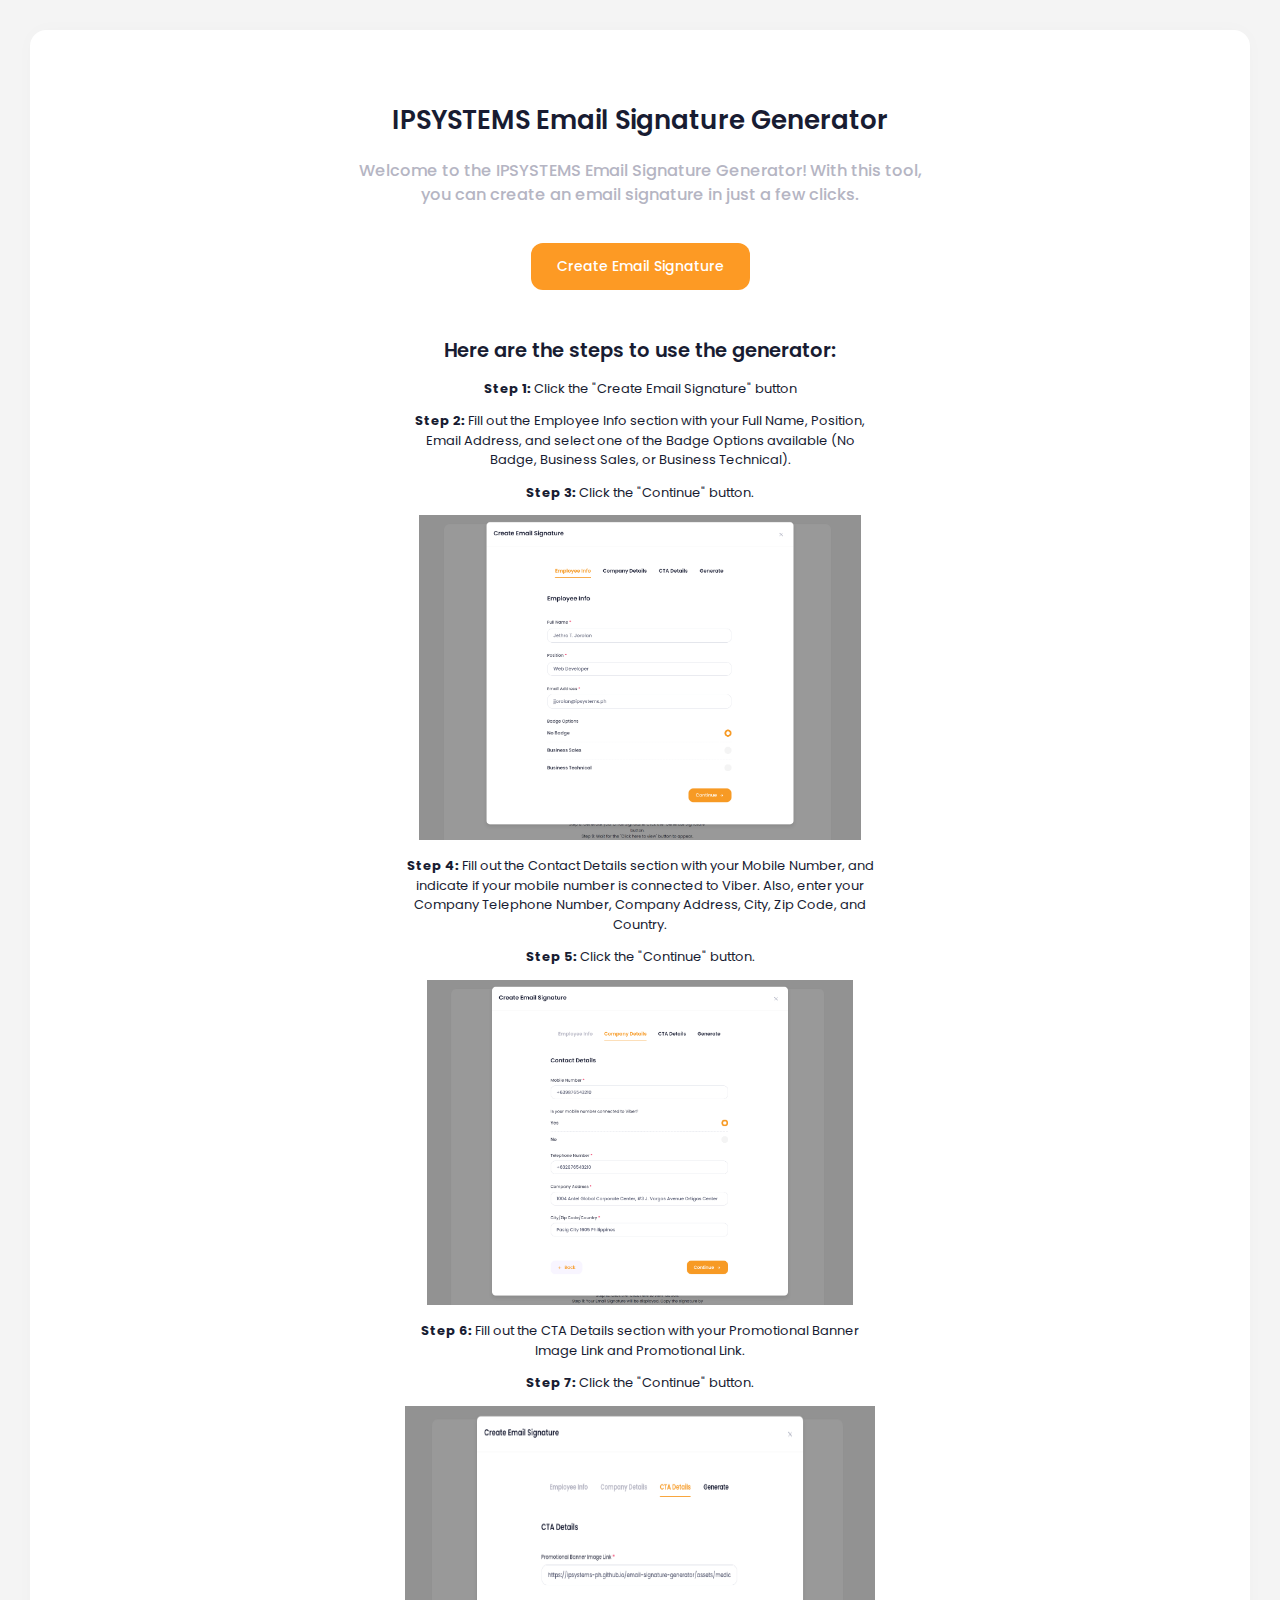
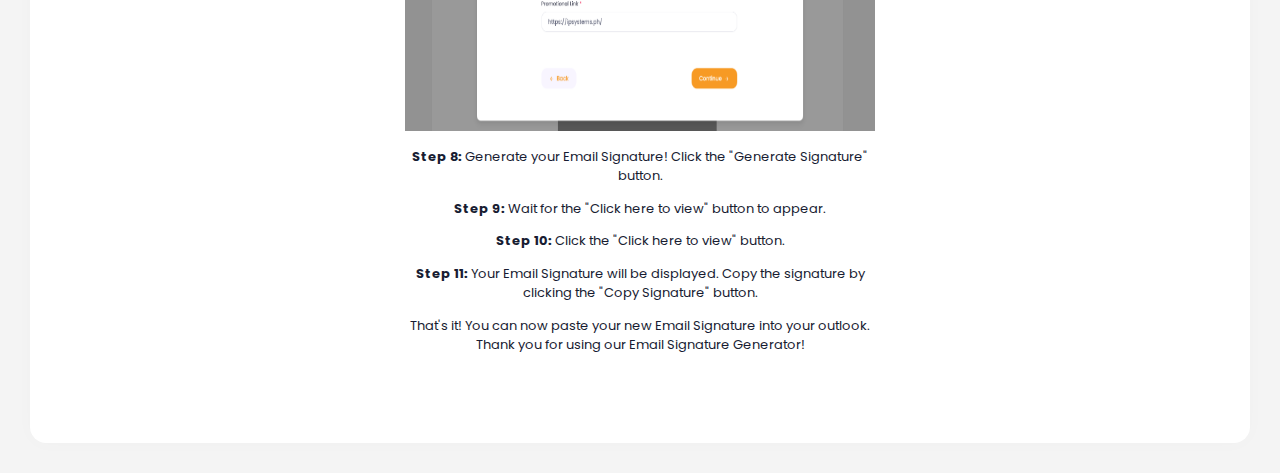
==== commit 5dcca030: "Update index.html" ====
--- a/index.html
+++ b/index.html
@@ -54,7 +54,7 @@
                                             <p class="text-gray-400 fs-4 fw-semibold py-7">Welcome to the IPSYSTEMS Email Signature Generator! With this tool,<br>you can create an email signature in just a few clicks.</p>
                                             <a href="#" class="btn btn-primary er fs-6 px-8 py-4" data-bs-toggle="modal" data-bs-target="#kt_modal_create_account">Create Email Signature</a>
                                         </div>
-                                        <div class="text-center pb-15 px-5">
+                                        <div class="text-center pb-15 px-5" id="help">
                                             <div class="mx-auto col-md-5">
                                                 <h2 class="mb-5">Here are the steps to use the generator:</h2>
                                                 <p>
@@ -69,19 +69,53 @@
                                                 <p>
                                                     <b>Step 3:</b> Click the "Continue" button.
                                                 </p>
-                                                <img src="https://ipsystems-ph.github.io/email-signature-generator/assets/media/Email%20Signature%20Generator%20Steps.gif" alt="" class="mw-100 h-200px h-sm-325px" />
-
-
-                                                <br> Step 4: Fill out the Contact Details section with your Mobile Number, and indicate if your mobile number is connected to Viber. Also, enter your Company Telephone Number, Company Address, City, Zip
-                                                Code, and Country.
-                                                <br> Step 5: Click the "Continue" button.
-                                                <br> Step 6: Fill out the CTA Details section with your Promotional Banner Image Link and Promotional Link.
-                                                <br> Step 7: Click the "Continue" button.
-                                                <br> Step 8: Generate your Email Signature! Click the "Generate Signature" button.
-                                                <br> Step 9: Wait for the "Click here to view" button to appear.
-                                                <br> Step 10: Click the "Click here to view" button.
-                                                <br> Step 11: Your Email Signature will be displayed. Copy the signature by clicking the "Copy Signature" button.
-                                                <br> That's it! You can now paste your new Email Signature into your email client of choice. Thank you for using our Email Signature Generator!
+                                                <img src="https://ipsystems-ph.github.io/email-signature-generator/assets/media/email-signature-generator-updates-2.png" alt="" class="mw-100 h-200px h-sm-325px mb-5" />
+                                                <p>
+                                                    <b>
+                                                  Step 4:
+                                                </b> Fill out the Contact Details section with your Mobile Number, and indicate if your mobile number is connected to Viber. Also, enter your Company Telephone
+                                                    Number, Company Address, City, Zip Code, and Country.
+                                                </p>
+                                                <p>
+                                                    <b>
+                                                  Step 5: 
+                                                </b> Click the "Continue" button.
+                                                </p>
+                                                <img src="https://ipsystems-ph.github.io/email-signature-generator/assets/media/email-signature-generator-updates-3.png" alt="" class="mw-100 h-200px h-sm-325px mb-5" />
+                                                <p>
+                                                    <b>
+                                                  Step 6: 
+                                                </b> Fill out the CTA Details section with your Promotional Banner Image Link and Promotional Link.
+                                                </p>
+                                                <p>
+                                                    <b>
+                                                  Step 7: 
+                                                </b> Click the "Continue" button.
+                                                </p>
+                                                <img src="https://ipsystems-ph.github.io/email-signature-generator/assets/media/email-signature-generator-updates-4.png" alt="" class="mw-100 h-200px h-sm-325px mb-5" />
+                                                <p>
+                                                    <b>
+                                                    Step 8:
+                                                  </b> Generate your Email Signature! Click the "Generate Signature" button.
+                                                </p>
+                                                <p>
+                                                    <b>
+                                                    Step 9:
+                                                  </b> Wait for the "Click here to view" button to appear.
+                                                </p>
+                                                <p>
+                                                    <b>
+                                                    Step 10:
+                                                  </b> Click the "Click here to view" button.
+                                                </p>
+                                                <p>
+                                                    <b>Step 11: 
+                                                   
+                                                  </b> Your Email Signature will be displayed. Copy the signature by clicking the "Copy Signature" button.
+                                                </p>
+                                                <p>
+                                                    That's it! You can now paste your new Email Signature into your outlook. Thank you for using our Email Signature Generator!
+                                                </p>
                                             </div>
                                         </div>
                                     </div>
@@ -274,7 +308,7 @@
                                 <div class="w-100">
                                     <div class="pb-8 pb-lg-10">
                                         <h2 class="fw-bold text-dark">Generate your Email Signature!</h2>
-                                        <div class="text-muted fw-semibold fs-6">If you need more info, please <a href="#" class="link-primary fw-bold">Help Page</a>.</div>
+                                        <div class="text-muted fw-semibold fs-6">If you need more info, please <a href="/help.html" target="_blank" class="link-primary fw-bold">Help Page</a>.</div>
                                     </div>
                                     <div class="mb-0">
                                         <div class="fs-6 text-gray-600 mb-5">
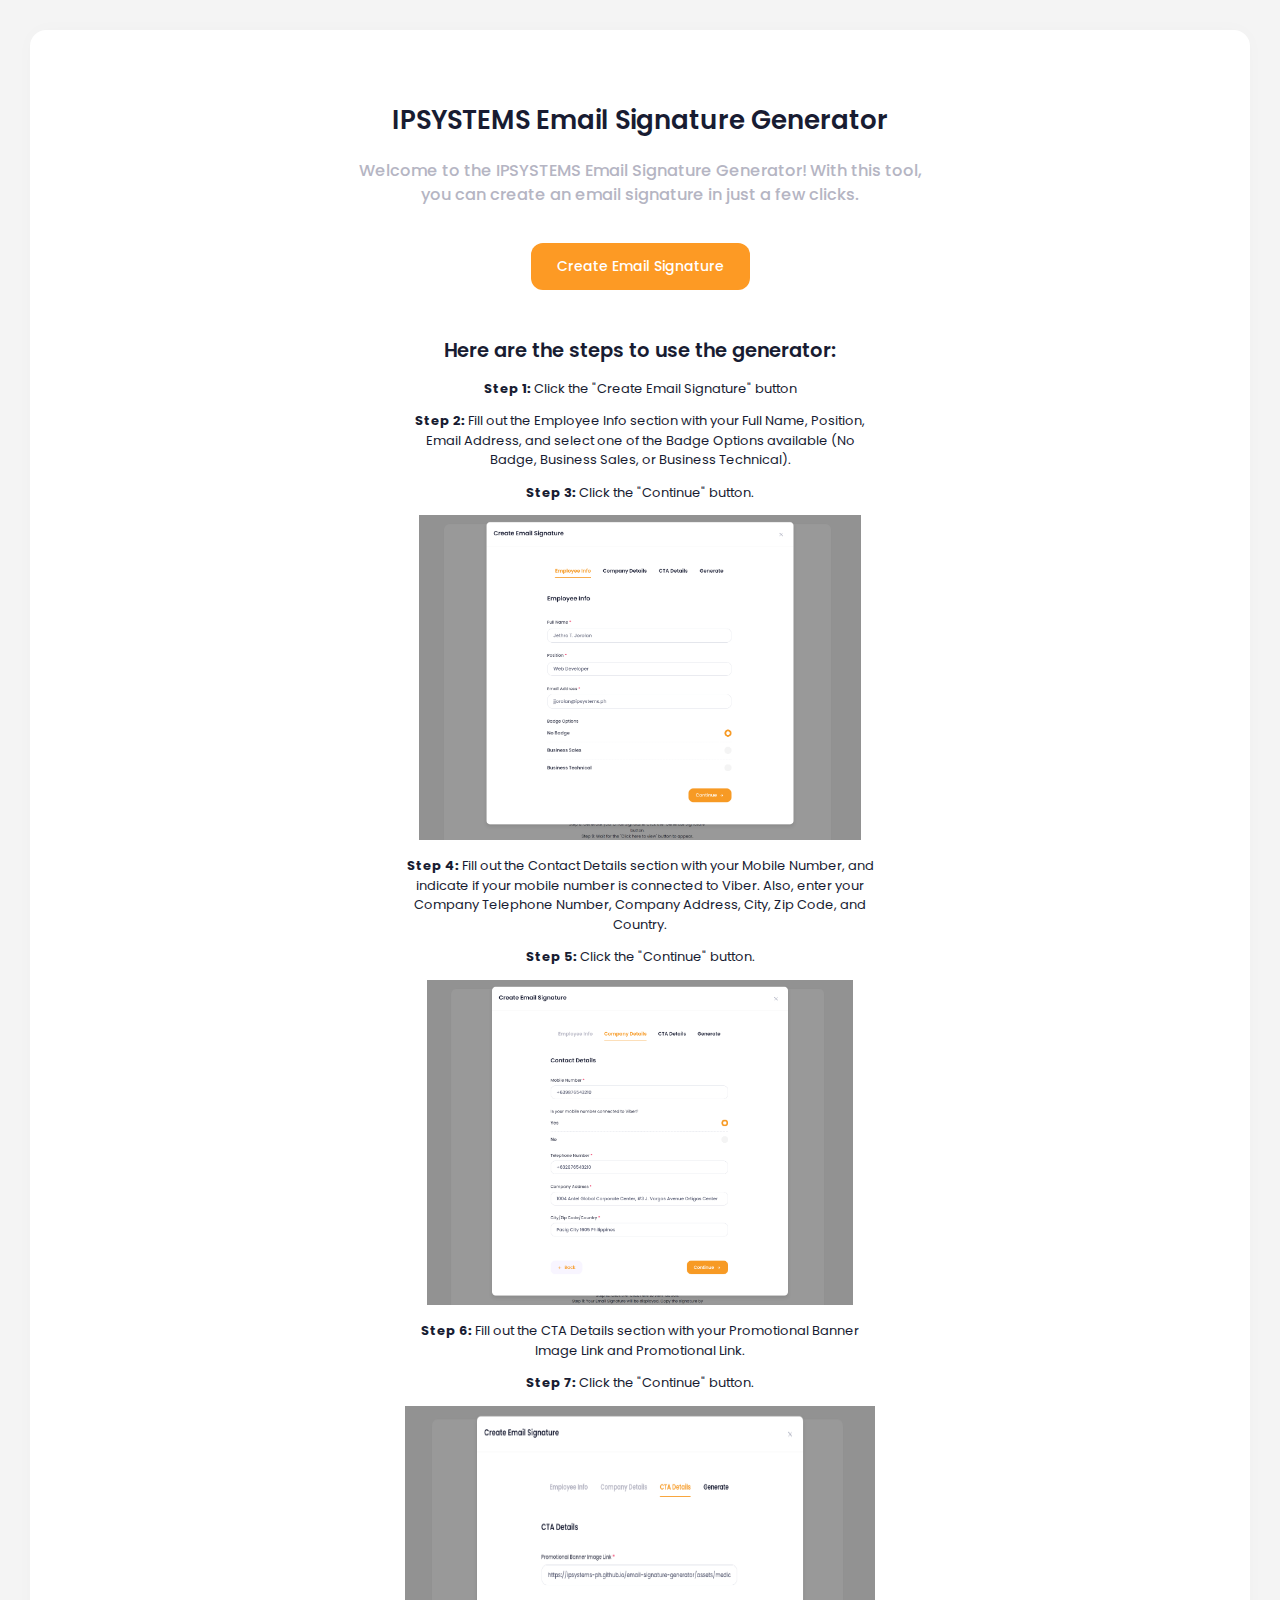
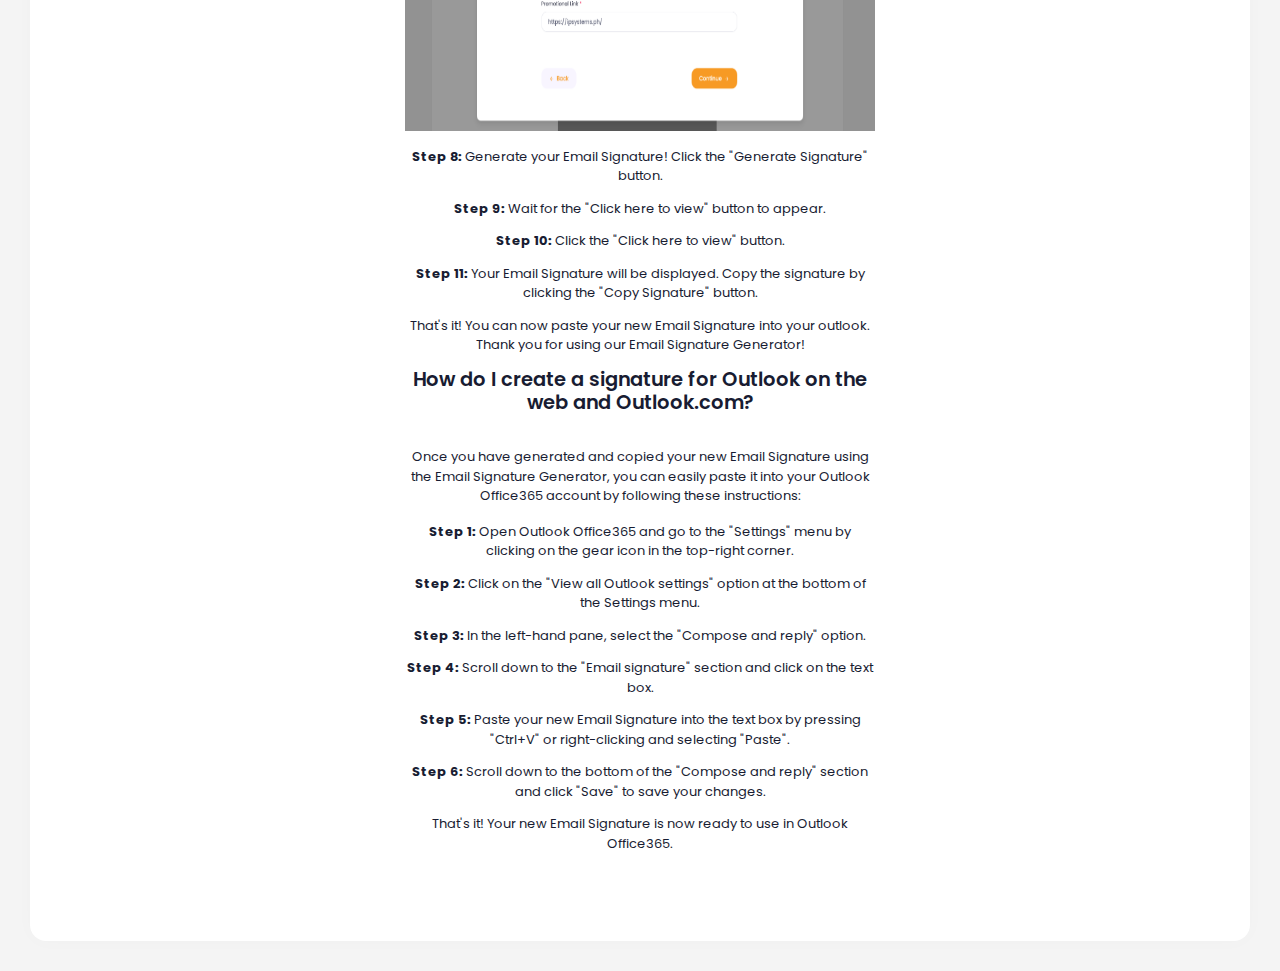
==== commit 9c6f72b8: "Update index.html" ====
--- a/index.html
+++ b/index.html
@@ -116,6 +116,43 @@
                                                 <p>
                                                     That's it! You can now paste your new Email Signature into your outlook. Thank you for using our Email Signature Generator!
                                                 </p>
+                                                <h2>
+                                                    How do I create a signature for Outlook on the web and Outlook.com?
+                                                </h2>
+                                                <p class="mb-5 mt-10">
+                                                    Once you have generated and copied your new Email Signature using the Email Signature Generator, you can easily paste it into your Outlook Office365 account by following these instructions:
+                                                </p>
+                                                <p>
+                                                    <b>
+                                                    Step 1:
+                                                  </b> Open Outlook Office365 and go to the "Settings" menu by clicking on the gear icon in the top-right corner.
+                                                </p>
+                                                <p>
+                                                    <b>
+                                                    Step 2:
+                                                  </b> Click on the "View all Outlook settings" option at the bottom of the Settings menu.
+                                                </p>
+                                                <p>
+                                                    <b>
+                                                    Step 3:
+                                                  </b> In the left-hand pane, select the "Compose and reply" option.
+                                                </p>
+                                                <p>
+                                                    <b>
+                                                    Step 4:
+                                                  </b> Scroll down to the "Email signature" section and click on the text box.
+                                                </p>
+                                                <p>
+                                                    <b>
+                                                    Step 5:
+                                                  </b> Paste your new Email Signature into the text box by pressing "Ctrl+V" or right-clicking and selecting "Paste".
+                                                </p>
+                                                <p>
+                                                    <b>
+                                                    Step 6:
+                                                  </b> Scroll down to the bottom of the "Compose and reply" section and click "Save" to save your changes.
+                                                </p>
+                                                <p>That's it! Your new Email Signature is now ready to use in Outlook Office365.</p>
                                             </div>
                                         </div>
                                     </div>
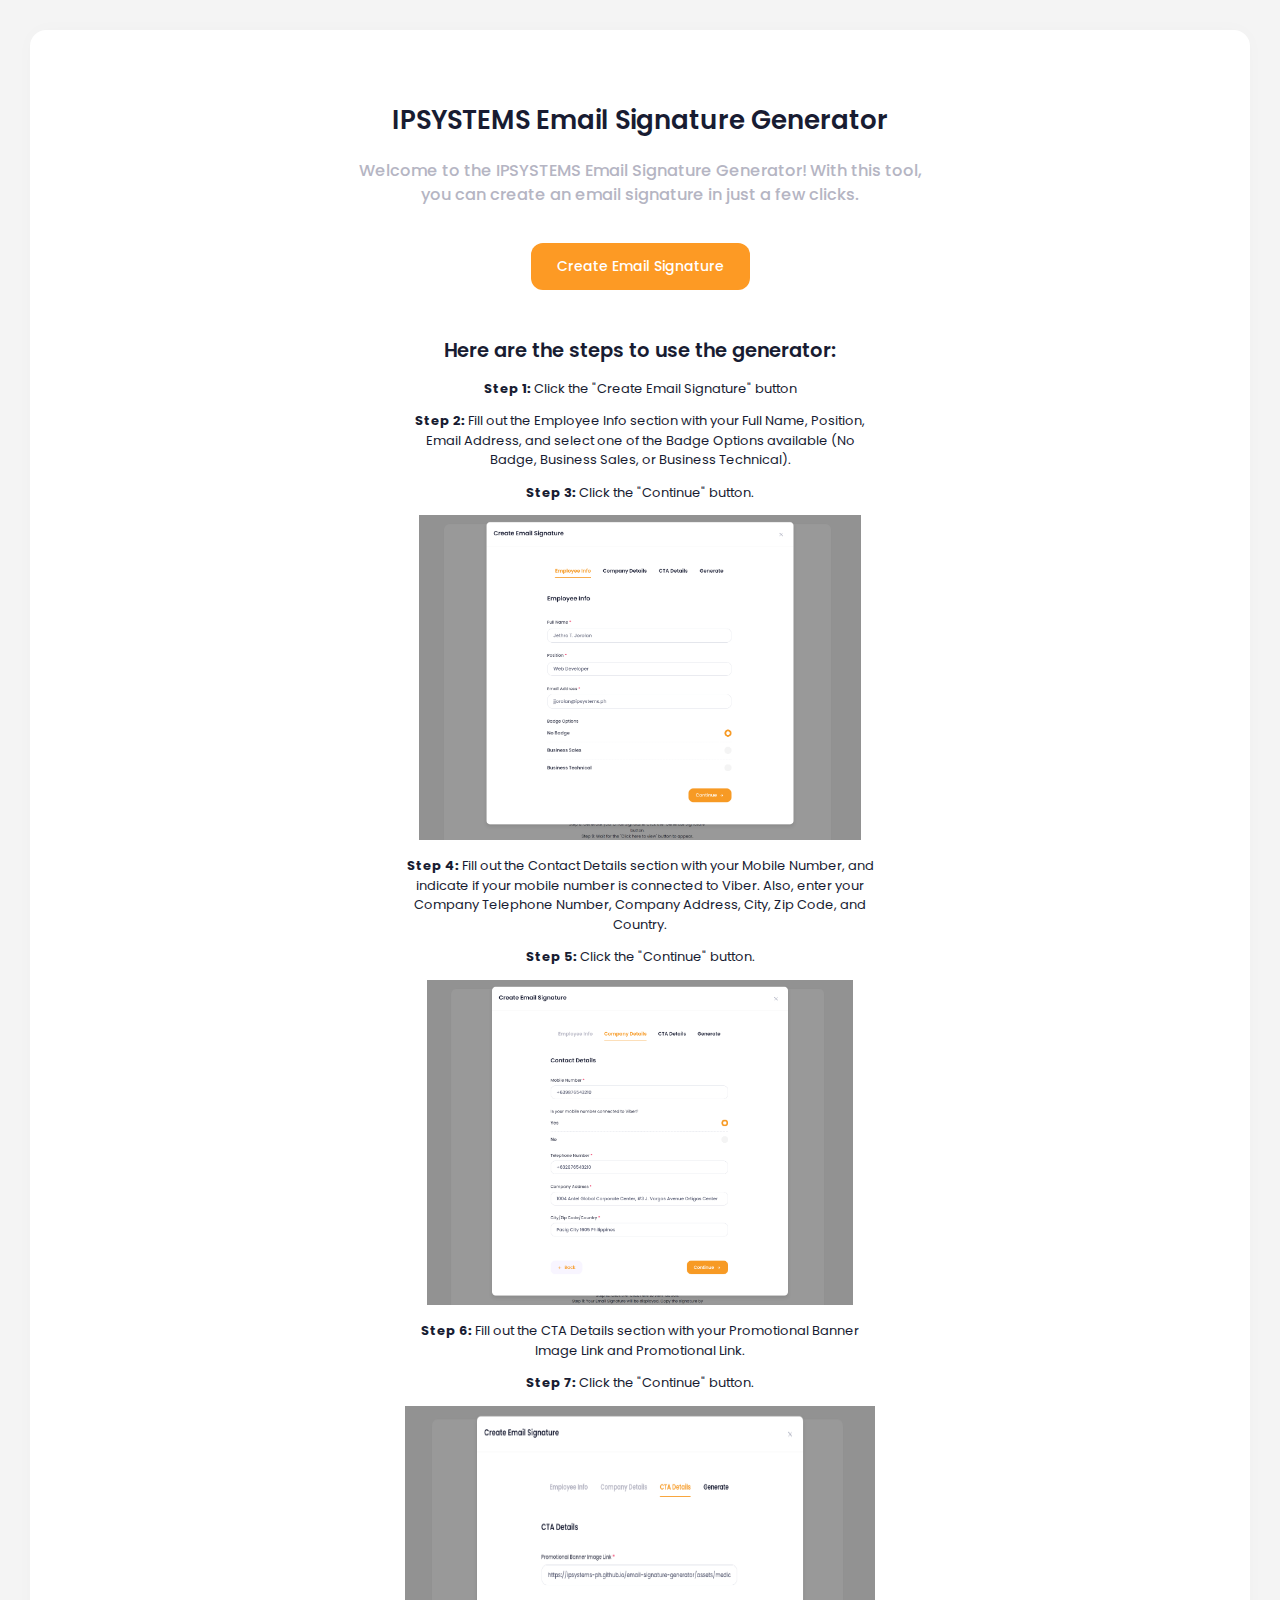
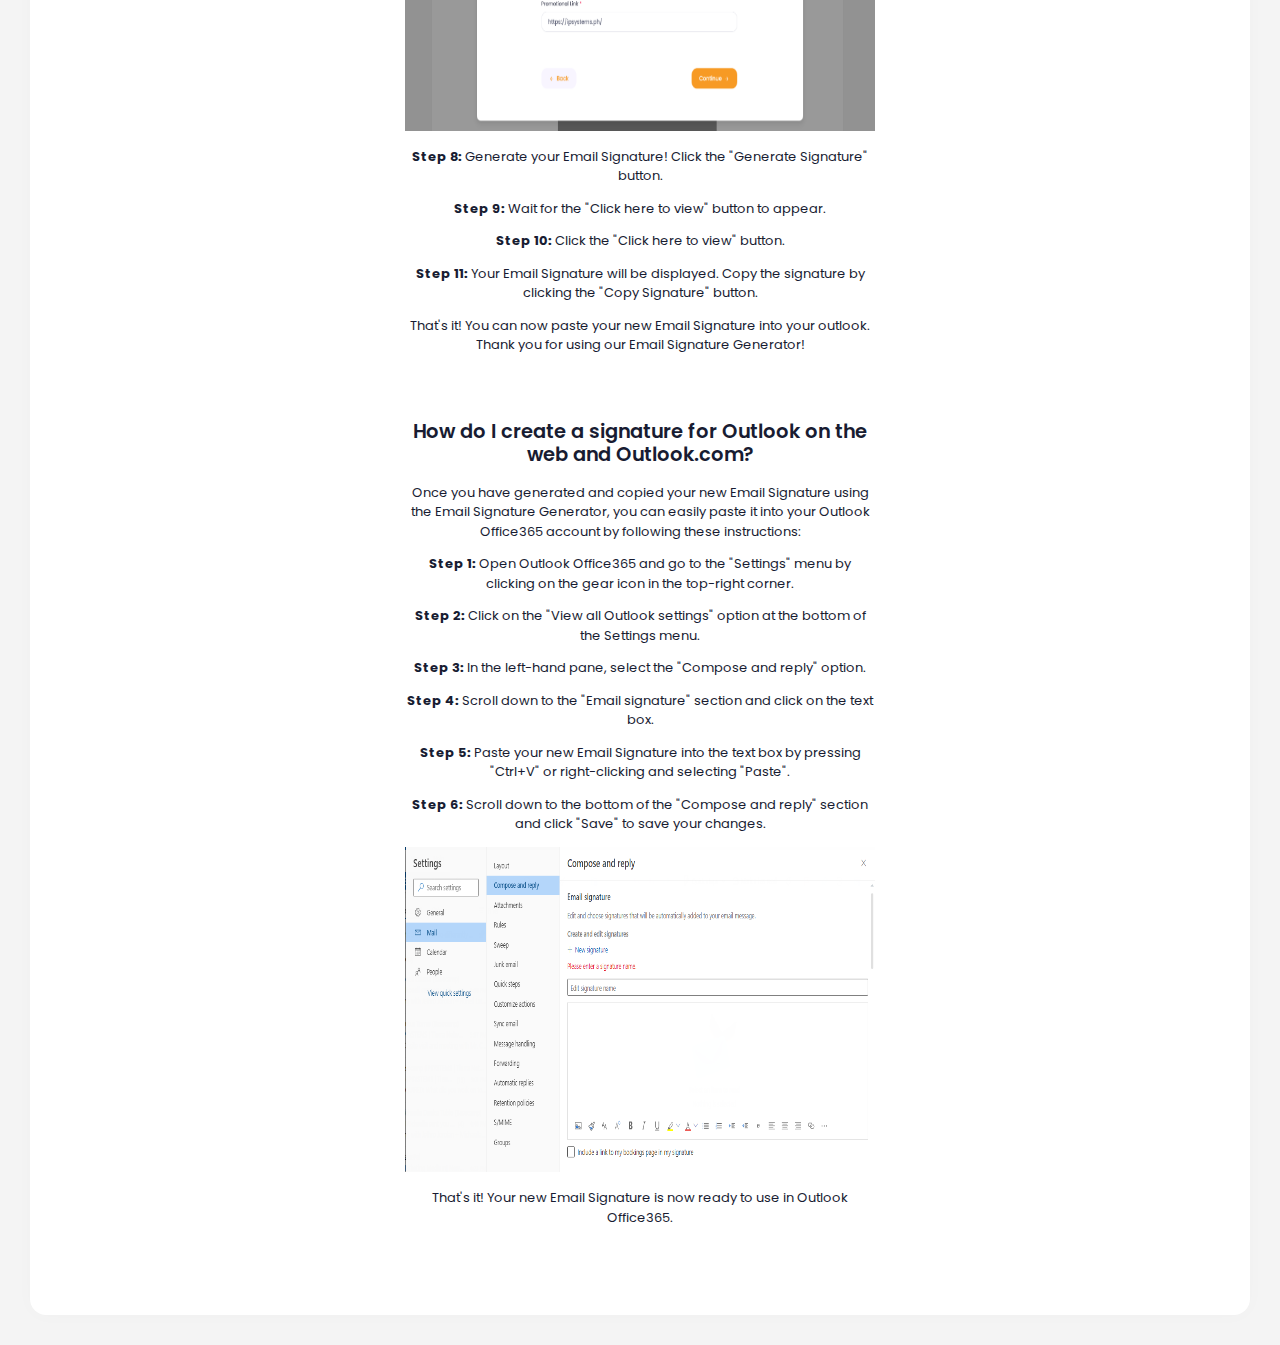
==== commit 7d514541: "Update index.html" ====
--- a/index.html
+++ b/index.html
@@ -116,10 +116,10 @@
                                                 <p>
                                                     That's it! You can now paste your new Email Signature into your outlook. Thank you for using our Email Signature Generator!
                                                 </p>
-                                                <h2>
+                                                <h2 class="mb-5 mt-20">
                                                     How do I create a signature for Outlook on the web and Outlook.com?
                                                 </h2>
-                                                <p class="mb-5 mt-10">
+                                                <p>
                                                     Once you have generated and copied your new Email Signature using the Email Signature Generator, you can easily paste it into your Outlook Office365 account by following these instructions:
                                                 </p>
                                                 <p>
@@ -152,6 +152,7 @@
                                                     Step 6:
                                                   </b> Scroll down to the bottom of the "Compose and reply" section and click "Save" to save your changes.
                                                 </p>
+                                                <img src="https://ipsystems-ph.github.io/email-signature-generator/assets/media/outlook-email-signature-steps.png" alt="" class="mw-100 h-200px h-sm-325px mb-5" />
                                                 <p>That's it! Your new Email Signature is now ready to use in Outlook Office365.</p>
                                             </div>
                                         </div>
